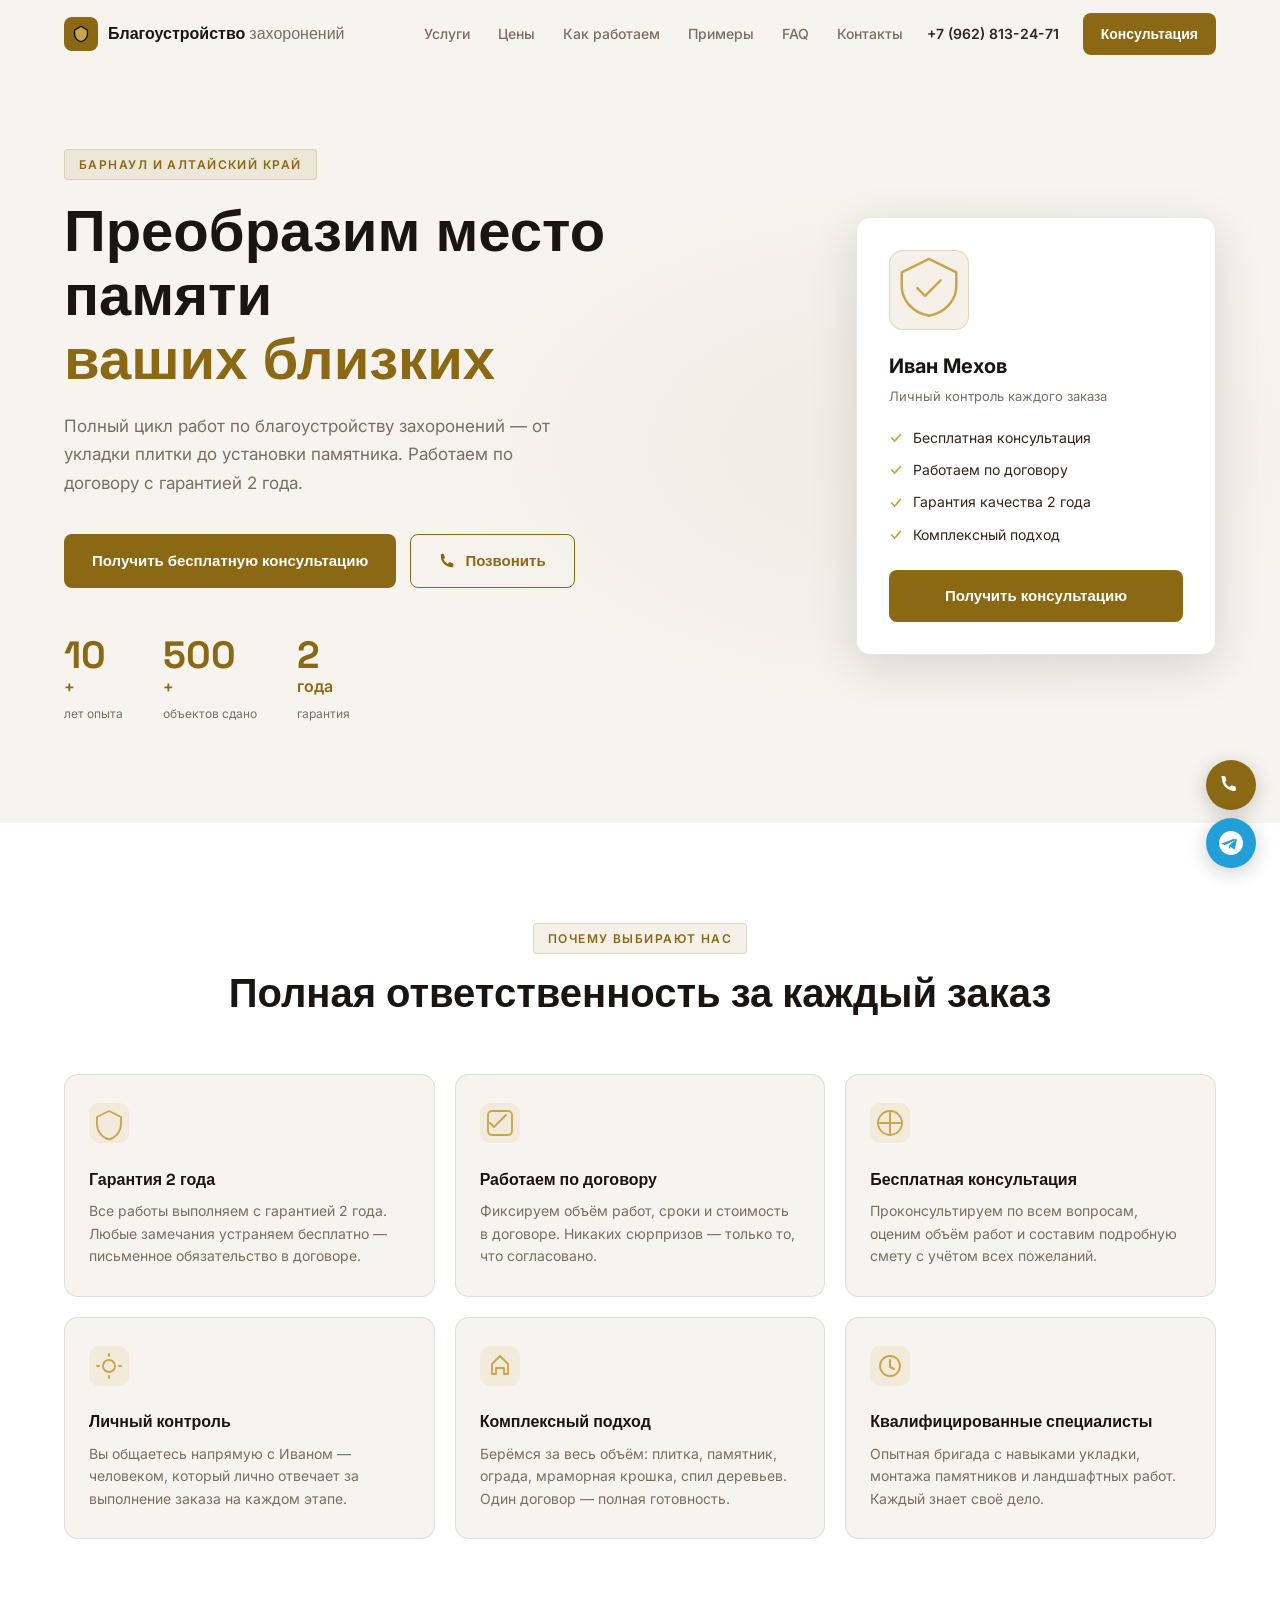
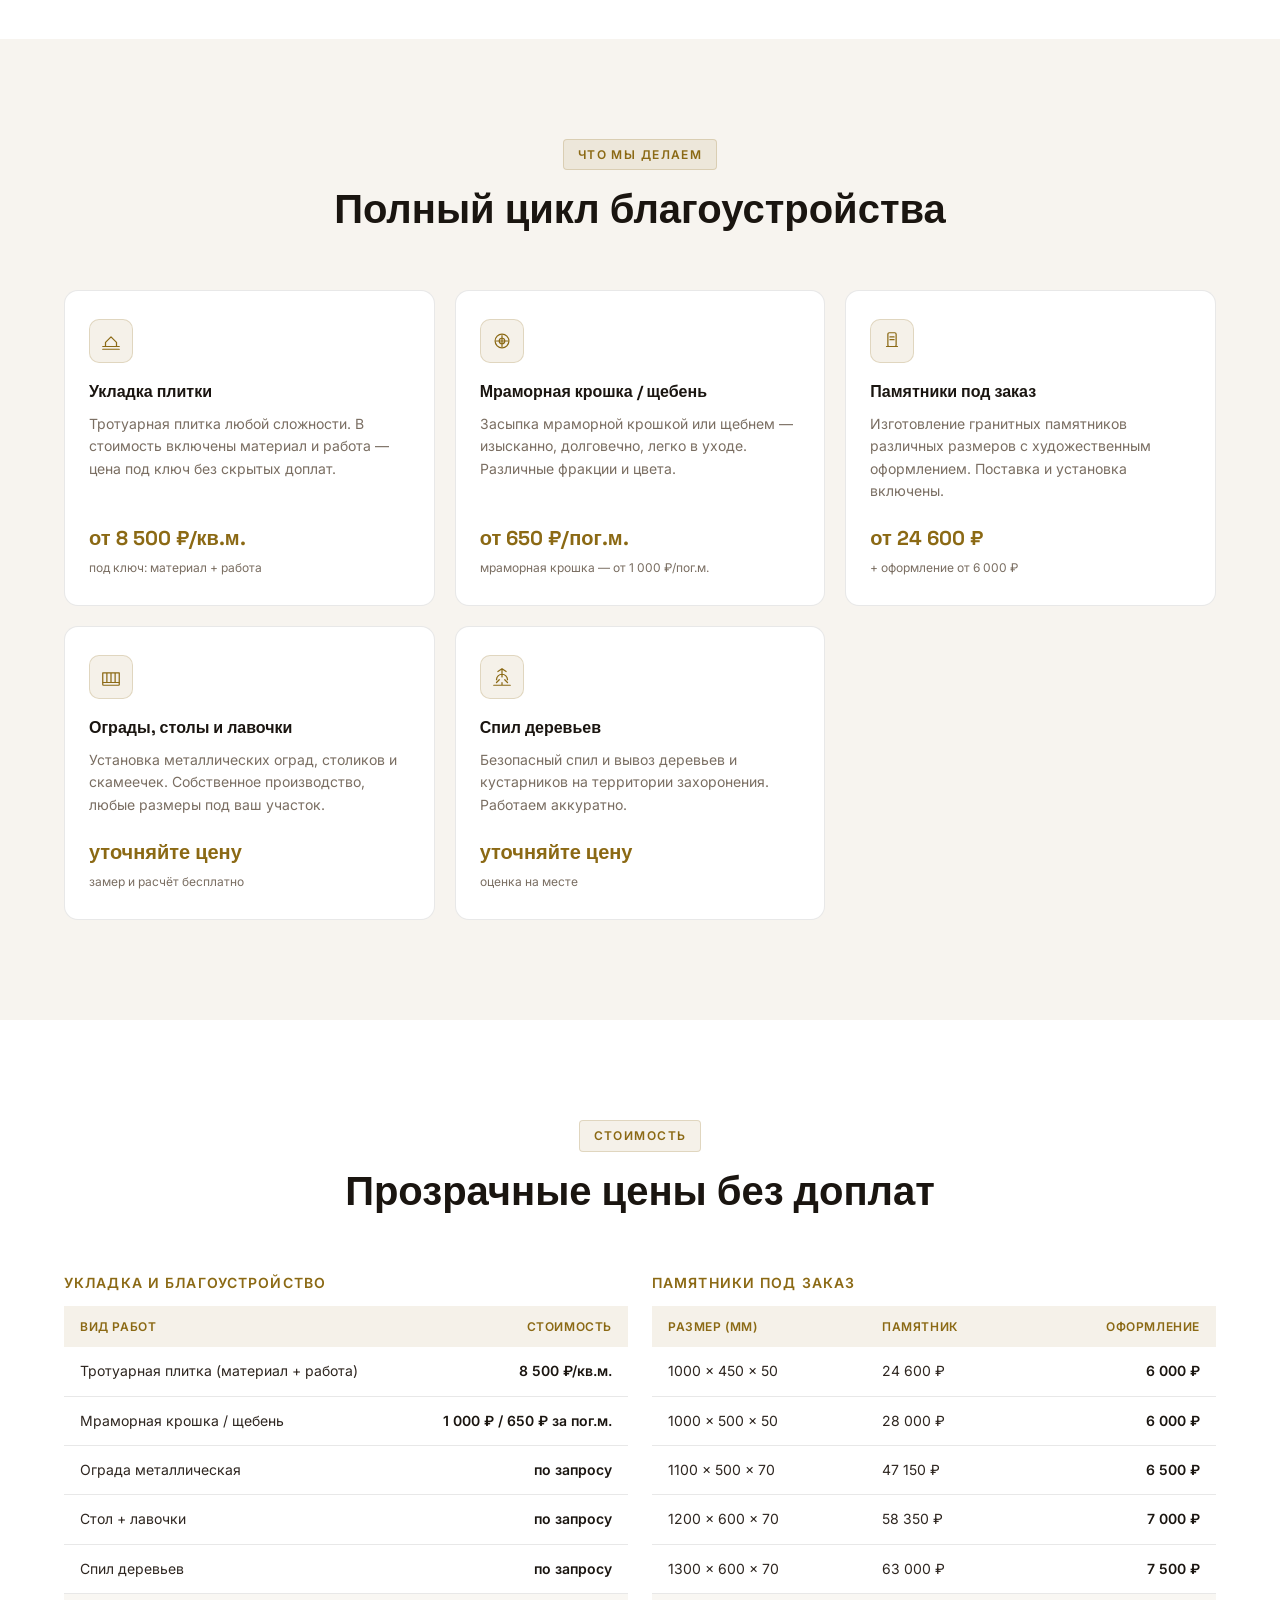
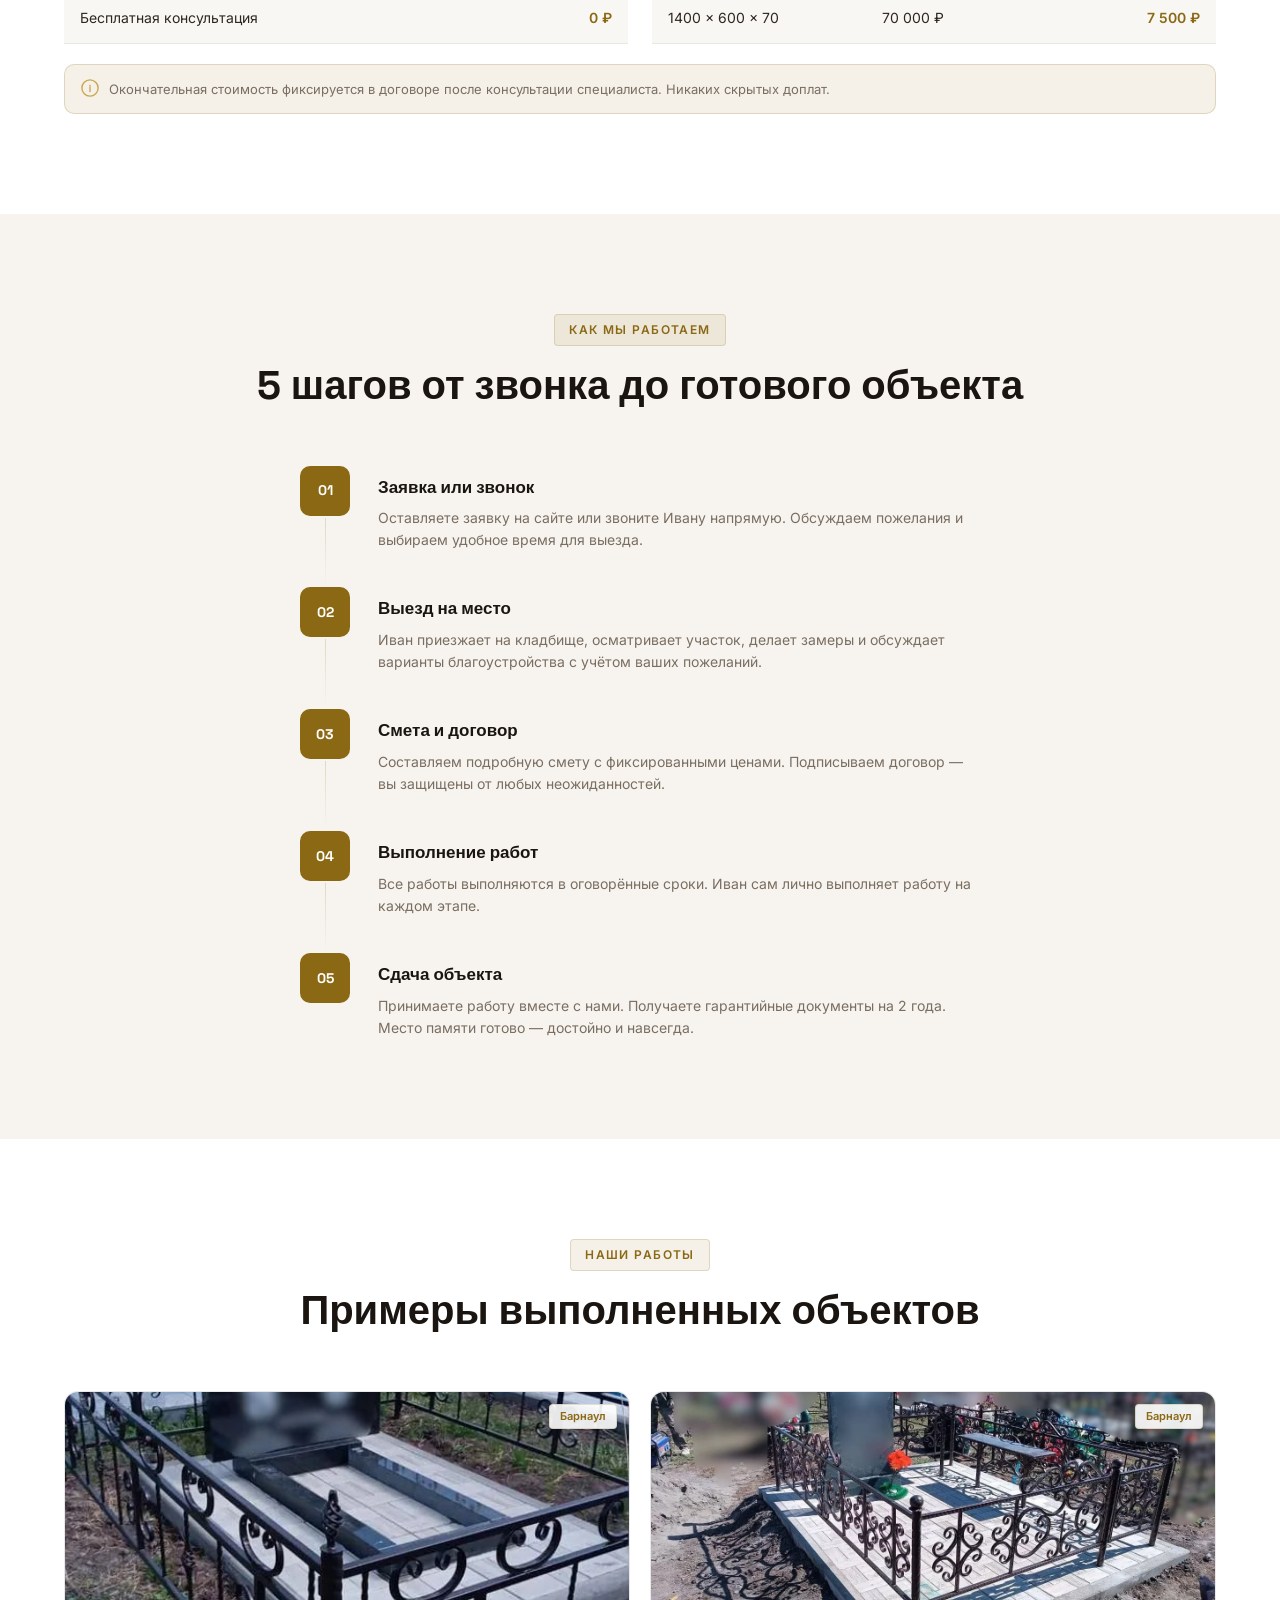
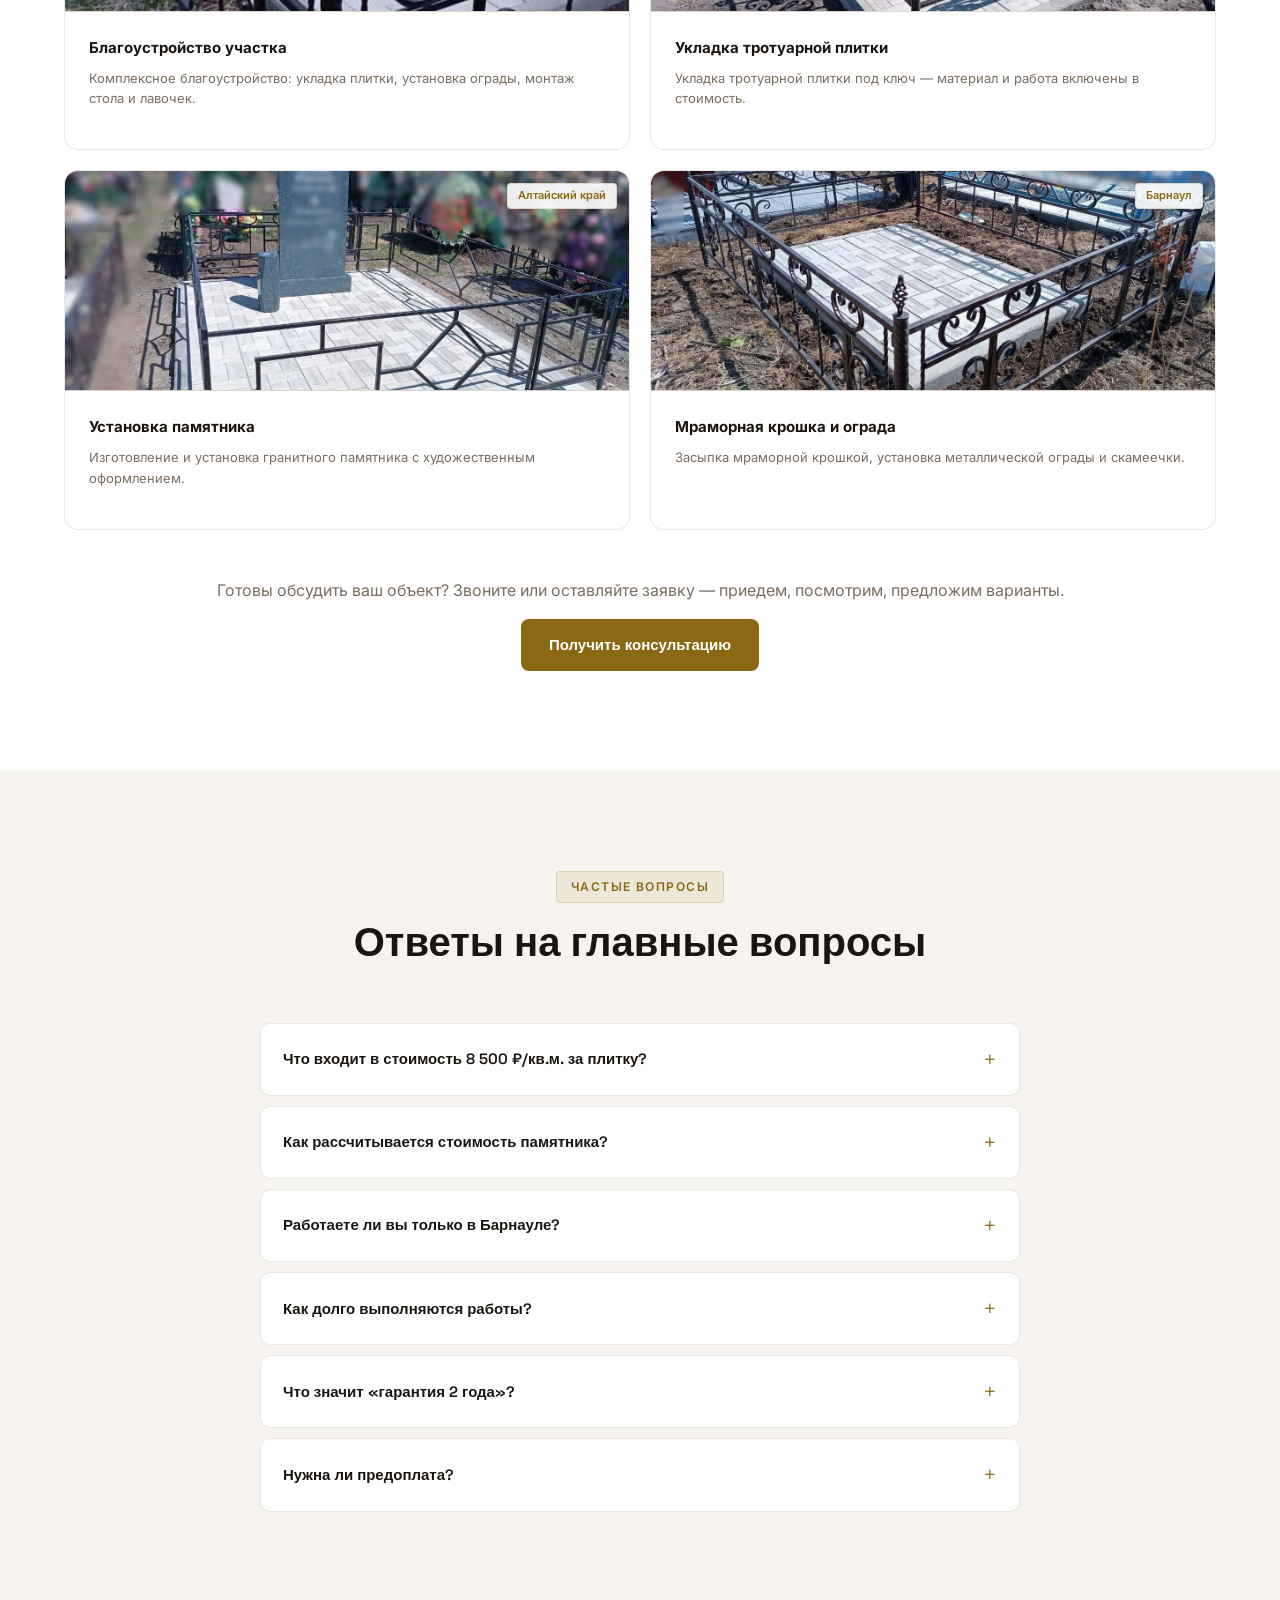
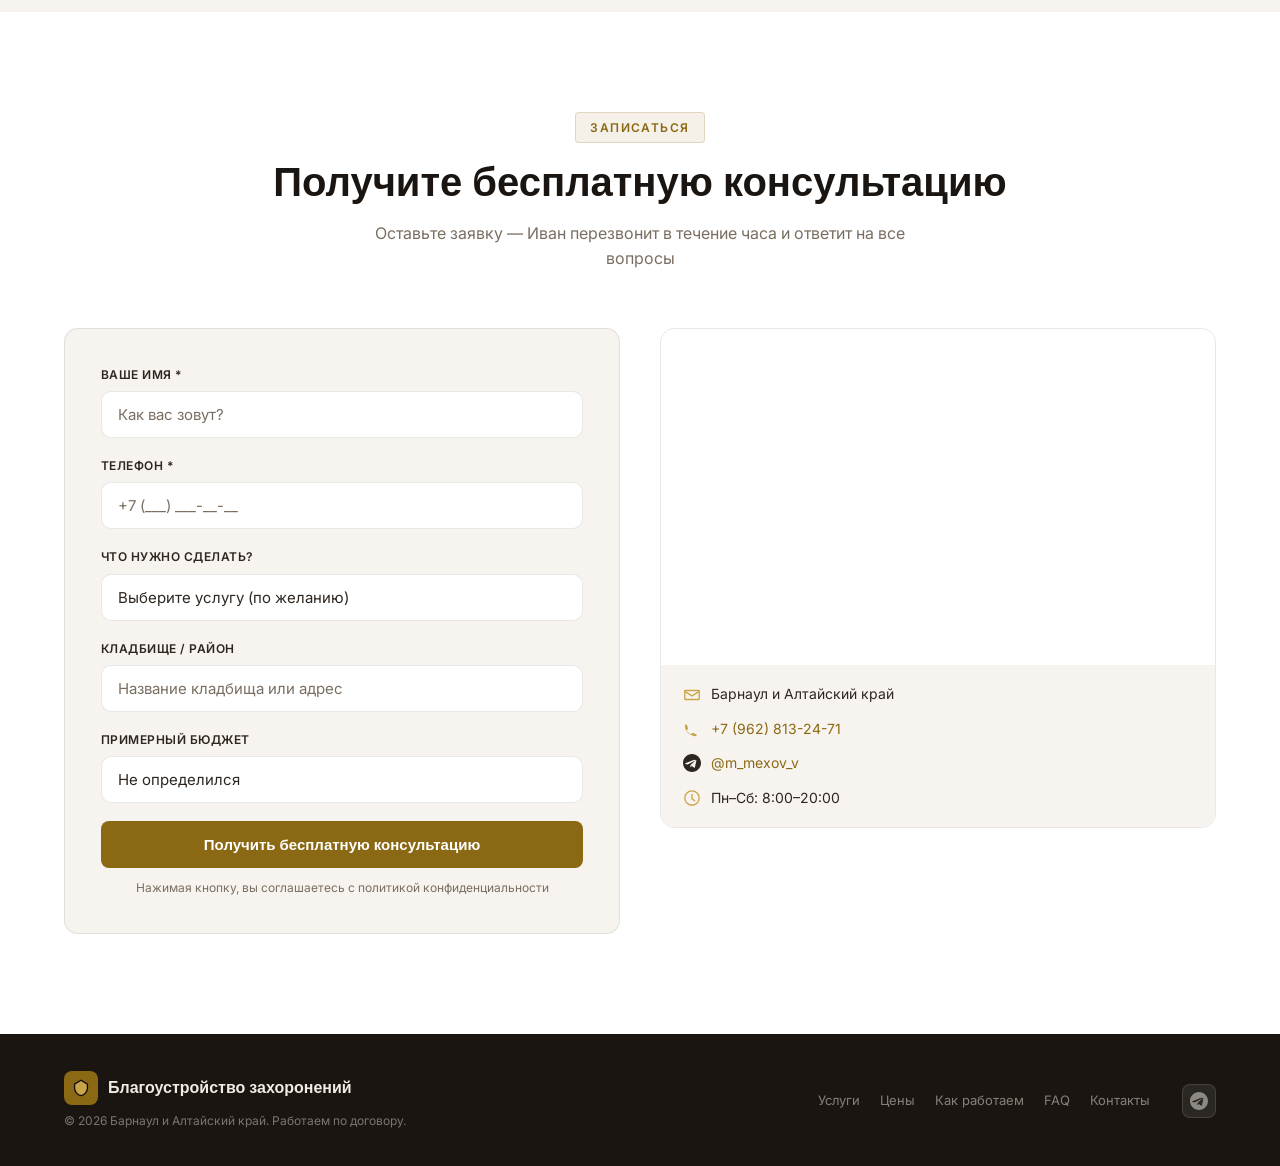
==== index.html @ 5a326131 "update: light theme, remove grass, fix prices, add photos, replace free-visit with consultation" ====
<!DOCTYPE html>
<html lang="ru">
<head>
  <meta charset="UTF-8">
  <meta name="viewport" content="width=device-width, initial-scale=1.0">
  <title>Благоустройство захоронений в Барнауле | Иван — гарантия 2 года</title>
  <meta name="description" content="Благоустройство мест захоронений в Барнауле и Алтайском крае. Укладка плитки от 8500 ₽/кв.м., памятники, ограды, мраморная крошка. Бесплатная консультация. Гарантия 2 года. Работаем по договору.">
  <link rel="preconnect" href="https://fonts.googleapis.com">
  <link rel="preconnect" href="https://fonts.gstatic.com" crossorigin>
  <link href="https://fonts.googleapis.com/css2?family=Inter:wght@400;500;600;700&family=Space+Grotesk:wght@500;600;700&display=swap" rel="stylesheet">
  <link rel="stylesheet" href="styles.css">
</head>
<body>

<!-- ===== HEADER ===== -->
<header class="header" id="header">
  <div class="container header__inner">
    <a href="#" class="logo">
      <div class="logo__mark">
        <svg viewBox="0 0 28 28" fill="none" width="18" height="18"><path d="M14 2L4 8v6c0 5.5 4.3 10.7 10 12 5.7-1.3 10-6.5 10-12V8L14 2z" stroke="#0d0d10" stroke-width="2" stroke-linejoin="round" fill="#c9a44a"/></svg>
      </div>
      <span class="logo__text">Благоустройство<span class="logo__suffix"> захоронений</span></span>
    </a>
    <nav class="nav" id="nav">
      <a href="#services">Услуги</a>
      <a href="#price">Цены</a>
      <a href="#process">Как работаем</a>
      <a href="#works">Примеры</a>
      <a href="#faq">FAQ</a>
      <a href="#contact">Контакты</a>
    </nav>
    <a href="tel:+79628132471" class="header__phone">+7 (962) 813-24-71</a>
    <a href="#contact" class="btn btn--accent btn--sm"><span>Консультация</span></a>
    <button class="burger" id="burger" aria-label="Меню">
      <span></span><span></span><span></span>
    </button>
  </div>
</header>

<!-- ===== HERO ===== -->
<section class="hero" id="hero">
  <div class="hero__bg"></div>
  <div class="container hero__inner">
    <div class="hero__content">
      <div class="hero__badge">Барнаул и Алтайский край</div>
      <h1 class="hero__title">Преобразим место памяти<br><em>ваших близких</em></h1>
      <p class="hero__sub">Полный цикл работ по благоустройству захоронений — от укладки плитки до установки памятника. Работаем по договору с гарантией 2 года.</p>
      <div class="hero__cta">
        <a href="#contact" class="btn btn--accent">Получить бесплатную консультацию</a>
        <a href="tel:+79628132471" class="btn btn--ghost">
          <svg viewBox="0 0 20 20" fill="none" width="18" height="18"><path d="M2 3.5A1.5 1.5 0 013.5 2h.878c.486 0 .916.308 1.079.768l1.046 2.98a1.5 1.5 0 01-.342 1.574L5.07 8.43C6.2 10.42 7.58 11.8 9.57 12.93l1.108-1.09a1.5 1.5 0 011.574-.343l2.98 1.046c.46.162.768.593.768 1.079V15.5A1.5 1.5 0 0114.5 17C7.596 17 2 11.404 2 4.5V3.5z" fill="currentColor"/></svg>
          Позвонить
        </a>
      </div>
      <div class="hero__stats">
        <div class="hero__stat">
          <span class="hero__num" data-target="10">0</span><span class="hero__unit">+</span>
          <span class="hero__label">лет опыта</span>
        </div>
        <div class="hero__stat">
          <span class="hero__num" data-target="500">0</span><span class="hero__unit">+</span>
          <span class="hero__label">объектов сдано</span>
        </div>
        <div class="hero__stat">
          <span class="hero__num" data-target="2">0</span><span class="hero__unit"> года</span>
          <span class="hero__label">гарантия</span>
        </div>
      </div>
    </div>
    <div class="hero__card">
      <div class="hero__card-inner">
        <div class="hero__icon-big">
          <svg viewBox="0 0 80 80" fill="none" width="80" height="80"><path d="M40 8L12 22v14c0 14 10.8 27.2 28 30.4C57.2 63.2 68 50 68 36V22L40 8z" stroke="#c9a44a" stroke-width="2.5" stroke-linejoin="round"/><path d="M28 38l8 8 16-16" stroke="#c9a44a" stroke-width="2.5" stroke-linecap="round" stroke-linejoin="round"/></svg>
        </div>
        <div class="hero__card-title">Иван Мехов</div>
        <div class="hero__card-sub">Личный контроль каждого заказа</div>
        <div class="hero__card-items">
          <div class="hero__card-item">
            <svg viewBox="0 0 16 16" fill="none" width="14" height="14"><path d="M3 8l3.5 3.5L13 4" stroke="#c9a44a" stroke-width="2" stroke-linecap="round" stroke-linejoin="round"/></svg>
            Бесплатная консультация
          </div>
          <div class="hero__card-item">
            <svg viewBox="0 0 16 16" fill="none" width="14" height="14"><path d="M3 8l3.5 3.5L13 4" stroke="#c9a44a" stroke-width="2" stroke-linecap="round" stroke-linejoin="round"/></svg>
            Работаем по договору
          </div>
          <div class="hero__card-item">
            <svg viewBox="0 0 16 16" fill="none" width="14" height="14"><path d="M3 8l3.5 3.5L13 4" stroke="#c9a44a" stroke-width="2" stroke-linecap="round" stroke-linejoin="round"/></svg>
            Гарантия качества 2 года
          </div>
          <div class="hero__card-item">
            <svg viewBox="0 0 16 16" fill="none" width="14" height="14"><path d="M3 8l3.5 3.5L13 4" stroke="#c9a44a" stroke-width="2" stroke-linecap="round" stroke-linejoin="round"/></svg>
            Комплексный подход
          </div>
        </div>
        <a href="#contact" class="btn btn--accent btn--full">Получить консультацию</a>
      </div>
    </div>
  </div>
</section>

<!-- ===== ПРЕИМУЩЕСТВА ===== -->
<section class="advantages" id="about">
  <div class="container">
    <div class="section-head">
      <div class="section-label">Почему выбирают нас</div>
      <h2 class="section-title">Полная ответственность за каждый заказ</h2>
    </div>
    <div class="advantages__grid">
      <div class="adv">
        <div class="adv__icon">
          <svg viewBox="0 0 40 40" fill="none"><rect width="40" height="40" rx="10" fill="rgba(201,164,74,0.12)"/><path d="M20 8L8 14v7c0 7 4.7 13.5 12 15.4C27.3 34.5 32 28 32 21v-7L20 8z" stroke="#c9a44a" stroke-width="1.8" stroke-linejoin="round"/></svg>
        </div>
        <h3 class="adv__title">Гарантия 2 года</h3>
        <p class="adv__text">Все работы выполняем с гарантией 2 года. Любые замечания устраняем бесплатно — письменное обязательство в договоре.</p>
      </div>
      <div class="adv">
        <div class="adv__icon">
          <svg viewBox="0 0 40 40" fill="none"><rect width="40" height="40" rx="10" fill="rgba(201,164,74,0.12)"/><path d="M10 20l4 4 12-12" stroke="#c9a44a" stroke-width="2" stroke-linecap="round" stroke-linejoin="round"/><rect x="8" y="8" width="24" height="24" rx="4" stroke="#c9a44a" stroke-width="1.8"/></svg>
        </div>
        <h3 class="adv__title">Работаем по договору</h3>
        <p class="adv__text">Фиксируем объём работ, сроки и стоимость в договоре. Никаких сюрпризов — только то, что согласовано.</p>
      </div>
      <div class="adv">
        <div class="adv__icon">
          <svg viewBox="0 0 40 40" fill="none"><rect width="40" height="40" rx="10" fill="rgba(201,164,74,0.12)"/><path d="M20 10v20M10 20h20" stroke="#c9a44a" stroke-width="2" stroke-linecap="round"/><circle cx="20" cy="20" r="12" stroke="#c9a44a" stroke-width="1.8"/></svg>
        </div>
        <h3 class="adv__title">Бесплатная консультация</h3>
        <p class="adv__text">Проконсультируем по всем вопросам, оценим объём работ и составим подробную смету с учётом всех пожеланий.</p>
      </div>
      <div class="adv">
        <div class="adv__icon">
          <svg viewBox="0 0 40 40" fill="none"><rect width="40" height="40" rx="10" fill="rgba(201,164,74,0.12)"/><path d="M14 20a6 6 0 1012 0 6 6 0 00-12 0z" stroke="#c9a44a" stroke-width="1.8"/><path d="M8 20h2M30 20h2M20 8v2M20 30v2" stroke="#c9a44a" stroke-width="2" stroke-linecap="round"/></svg>
        </div>
        <h3 class="adv__title">Личный контроль</h3>
        <p class="adv__text">Вы общаетесь напрямую с Иваном — человеком, который лично отвечает за выполнение заказа на каждом этапе.</p>
      </div>
      <div class="adv">
        <div class="adv__icon">
          <svg viewBox="0 0 40 40" fill="none"><rect width="40" height="40" rx="10" fill="rgba(201,164,74,0.12)"/><path d="M12 28V18l8-8 8 8v10H24v-6h-8v6H12z" stroke="#c9a44a" stroke-width="1.8" stroke-linejoin="round"/></svg>
        </div>
        <h3 class="adv__title">Комплексный подход</h3>
        <p class="adv__text">Берёмся за весь объём: плитка, памятник, ограда, мраморная крошка, спил деревьев. Один договор — полная готовность.</p>
      </div>
      <div class="adv">
        <div class="adv__icon">
          <svg viewBox="0 0 40 40" fill="none"><rect width="40" height="40" rx="10" fill="rgba(201,164,74,0.12)"/><path d="M20 10c-5.5 0-10 4.5-10 10a10 10 0 0010 10 10 10 0 0010-10c0-5.5-4.5-10-10-10z" stroke="#c9a44a" stroke-width="1.8"/><path d="M20 14v7l4 2" stroke="#c9a44a" stroke-width="2" stroke-linecap="round" stroke-linejoin="round"/></svg>
        </div>
        <h3 class="adv__title">Квалифицированные специалисты</h3>
        <p class="adv__text">Опытная бригада с навыками укладки, монтажа памятников и ландшафтных работ. Каждый знает своё дело.</p>
      </div>
    </div>
  </div>
</section>

<!-- ===== УСЛУГИ ===== -->
<section class="services" id="services">
  <div class="container">
    <div class="section-head">
      <div class="section-label">Что мы делаем</div>
      <h2 class="section-title">Полный цикл благоустройства</h2>
    </div>
    <div class="services__grid">
      <div class="srv">
        <div class="srv__icon">
          <svg viewBox="0 0 32 32" fill="none"><path d="M4 28h24M4 24h24M8 24v-6l8-8 8 8v6" stroke="currentColor" stroke-width="1.8" stroke-linecap="round" stroke-linejoin="round"/></svg>
        </div>
        <h3 class="srv__title">Укладка плитки</h3>
        <p class="srv__text">Тротуарная плитка любой сложности. В стоимость включены материал и работа — цена под ключ без скрытых доплат.</p>
        <div class="srv__price">от 8 500 ₽/кв.м.</div>
        <div class="srv__note">под ключ: материал + работа</div>
      </div>
      <div class="srv">
        <div class="srv__icon">
          <svg viewBox="0 0 32 32" fill="none"><circle cx="16" cy="16" r="10" stroke="currentColor" stroke-width="1.8"/><path d="M8 16h16M16 8v16" stroke="currentColor" stroke-width="1.8" stroke-linecap="round"/><circle cx="16" cy="16" r="4" stroke="currentColor" stroke-width="1.8"/></svg>
        </div>
        <h3 class="srv__title">Мраморная крошка / щебень</h3>
        <p class="srv__text">Засыпка мраморной крошкой или щебнем — изысканно, долговечно, легко в уходе. Различные фракции и цвета.</p>
        <div class="srv__price">от 650 ₽/пог.м.</div>
        <div class="srv__note">мраморная крошка — от 1 000 ₽/пог.м.</div>
      </div>
      <div class="srv">
        <div class="srv__icon">
          <svg viewBox="0 0 32 32" fill="none"><rect x="10" y="4" width="12" height="20" rx="2" stroke="currentColor" stroke-width="1.8"/><path d="M8 24h16M13 10h6M13 14h6" stroke="currentColor" stroke-width="1.8" stroke-linecap="round"/></svg>
        </div>
        <h3 class="srv__title">Памятники под заказ</h3>
        <p class="srv__text">Изготовление гранитных памятников различных размеров с художественным оформлением. Поставка и установка включены.</p>
        <div class="srv__price">от 24 600 ₽</div>
        <div class="srv__note">+ оформление от 6 000 ₽</div>
      </div>
      <div class="srv">
        <div class="srv__icon">
          <svg viewBox="0 0 32 32" fill="none"><rect x="4" y="24" width="24" height="4" rx="1" stroke="currentColor" stroke-width="1.8"/><path d="M4 24V10M28 24V10M4 10h24M10 10V24M22 10V24M16 10V24" stroke="currentColor" stroke-width="1.8" stroke-linecap="round"/></svg>
        </div>
        <h3 class="srv__title">Ограды, столы и лавочки</h3>
        <p class="srv__text">Установка металлических оград, столиков и скамеечек. Собственное производство, любые размеры под ваш участок.</p>
        <div class="srv__price">уточняйте цену</div>
        <div class="srv__note">замер и расчёт бесплатно</div>
      </div>
      <div class="srv">
        <div class="srv__icon">
          <svg viewBox="0 0 32 32" fill="none"><path d="M16 4v12M10 8l6-4 6 4M8 20c0-4.4 3.6-8 8-8s8 3.6 8 8" stroke="currentColor" stroke-width="1.8" stroke-linecap="round" stroke-linejoin="round"/><path d="M4 28h24M8 24l4-4M24 24l-4-4M16 28v-4" stroke="currentColor" stroke-width="1.8" stroke-linecap="round"/></svg>
        </div>
        <h3 class="srv__title">Спил деревьев</h3>
        <p class="srv__text">Безопасный спил и вывоз деревьев и кустарников на территории захоронения. Работаем аккуратно.</p>
        <div class="srv__price">уточняйте цену</div>
        <div class="srv__note">оценка на месте</div>
      </div>
    </div>
  </div>
</section>

<!-- ===== ПРАЙС-ТАБЛИЦА ===== -->
<section class="price" id="price">
  <div class="container">
    <div class="section-head">
      <div class="section-label">Стоимость</div>
      <h2 class="section-title">Прозрачные цены без доплат</h2>
    </div>
    <div class="price__cols">
      <div class="price__block">
        <div class="price__block-title">Укладка и благоустройство</div>
        <table class="price__table">
          <thead>
            <tr><th>Вид работ</th><th>Стоимость</th></tr>
          </thead>
          <tbody>
            <tr><td>Тротуарная плитка (материал + работа)</td><td>8 500 ₽/кв.м.</td></tr>
            <tr><td>Мраморная крошка / щебень</td><td>1 000 ₽ / 650 ₽ за пог.м.</td></tr>
            <tr><td>Ограда металлическая</td><td>по запросу</td></tr>
            <tr><td>Стол + лавочки</td><td>по запросу</td></tr>
            <tr><td>Спил деревьев</td><td>по запросу</td></tr>
            <tr class="price__row--accent"><td>Бесплатная консультация</td><td>0 ₽</td></tr>
          </tbody>
        </table>
      </div>
      <div class="price__block">
        <div class="price__block-title">Памятники под заказ</div>
        <table class="price__table">
          <thead>
            <tr><th>Размер (мм)</th><th>Памятник</th><th>Оформление</th></tr>
          </thead>
          <tbody>
            <tr><td>1000 × 450 × 50</td><td>24 600 ₽</td><td>6 000 ₽</td></tr>
            <tr><td>1000 × 500 × 50</td><td>28 000 ₽</td><td>6 000 ₽</td></tr>
            <tr><td>1100 × 500 × 70</td><td>47 150 ₽</td><td>6 500 ₽</td></tr>
            <tr><td>1200 × 600 × 70</td><td>58 350 ₽</td><td>7 000 ₽</td></tr>
            <tr><td>1300 × 600 × 70</td><td>63 000 ₽</td><td>7 500 ₽</td></tr>
            <tr class="price__row--accent"><td>1400 × 600 × 70</td><td>70 000 ₽</td><td>7 500 ₽</td></tr>
          </tbody>
        </table>
      </div>
    </div>
    <div class="price__note">
      <svg viewBox="0 0 20 20" fill="none" width="18" height="18"><circle cx="10" cy="10" r="9" stroke="#c9a44a" stroke-width="1.5"/><path d="M10 9v5M10 7v1" stroke="#c9a44a" stroke-width="1.5" stroke-linecap="round"/></svg>
      Окончательная стоимость фиксируется в договоре после консультации специалиста. Никаких скрытых доплат.
    </div>
  </div>
</section>

<!-- ===== ПРОЦЕСС ===== -->
<section class="process" id="process">
  <div class="container">
    <div class="section-head">
      <div class="section-label">Как мы работаем</div>
      <h2 class="section-title">5 шагов от звонка до готового объекта</h2>
    </div>
    <div class="process__steps">
      <div class="step">
        <div class="step__num">01</div>
        <div class="step__body">
          <h3 class="step__title">Заявка или звонок</h3>
          <p class="step__text">Оставляете заявку на сайте или звоните Ивану напрямую. Обсуждаем пожелания и выбираем удобное время для выезда.</p>
        </div>
      </div>
      <div class="step">
        <div class="step__num">02</div>
        <div class="step__body">
          <h3 class="step__title">Выезд на место</h3>
          <p class="step__text">Иван приезжает на кладбище, осматривает участок, делает замеры и обсуждает варианты благоустройства с учётом ваших пожеланий.</p>
        </div>
      </div>
      <div class="step">
        <div class="step__num">03</div>
        <div class="step__body">
          <h3 class="step__title">Смета и договор</h3>
          <p class="step__text">Составляем подробную смету с фиксированными ценами. Подписываем договор — вы защищены от любых неожиданностей.</p>
        </div>
      </div>
      <div class="step">
        <div class="step__num">04</div>
        <div class="step__body">
          <h3 class="step__title">Выполнение работ</h3>
          <p class="step__text">Все работы выполняются в оговорённые сроки. Иван сам лично выполняет работу на каждом этапе.</p>
        </div>
      </div>
      <div class="step">
        <div class="step__num">05</div>
        <div class="step__body">
          <h3 class="step__title">Сдача объекта</h3>
          <p class="step__text">Принимаете работу вместе с нами. Получаете гарантийные документы на 2 года. Место памяти готово — достойно и навсегда.</p>
        </div>
      </div>
    </div>
  </div>
</section>

<!-- ===== ПРИМЕРЫ РАБОТ ===== -->
<section class="works" id="works">
  <div class="container">
    <div class="section-head">
      <div class="section-label">Наши работы</div>
      <h2 class="section-title">Примеры выполненных объектов</h2>
    </div>
    <div class="works__grid">
      <div class="work-card">
        <div class="work-card__img">
          <img src="photo1.jpg" alt="Пример выполненной работы" loading="lazy">
          <span class="work-card__tag">Барнаул</span>
        </div>
        <div class="work-card__body">
          <div class="work-card__title">Благоустройство участка</div>
          <p class="work-card__text">Комплексное благоустройство: укладка плитки, установка ограды, монтаж стола и лавочек.</p>
        </div>
      </div>
      <div class="work-card">
        <div class="work-card__img">
          <img src="photo2.jpg" alt="Пример выполненной работы" loading="lazy">
          <span class="work-card__tag">Барнаул</span>
        </div>
        <div class="work-card__body">
          <div class="work-card__title">Укладка тротуарной плитки</div>
          <p class="work-card__text">Укладка тротуарной плитки под ключ — материал и работа включены в стоимость.</p>
        </div>
      </div>
      <div class="work-card">
        <div class="work-card__img">
          <img src="photo3.jpg" alt="Пример выполненной работы" loading="lazy">
          <span class="work-card__tag">Алтайский край</span>
        </div>
        <div class="work-card__body">
          <div class="work-card__title">Установка памятника</div>
          <p class="work-card__text">Изготовление и установка гранитного памятника с художественным оформлением.</p>
        </div>
      </div>
      <div class="work-card">
        <div class="work-card__img">
          <img src="photo4.jpg" alt="Пример выполненной работы" loading="lazy">
          <span class="work-card__tag">Барнаул</span>
        </div>
        <div class="work-card__body">
          <div class="work-card__title">Мраморная крошка и ограда</div>
          <p class="work-card__text">Засыпка мраморной крошкой, установка металлической ограды и скамеечки.</p>
        </div>
      </div>
    </div>
    <div class="works__cta">
      <p>Готовы обсудить ваш объект? Звоните или оставляйте заявку — приедем, посмотрим, предложим варианты.</p>
      <a href="#contact" class="btn btn--accent">Получить консультацию</a>
    </div>
  </div>
</section>

<!-- ===== FAQ ===== -->
<section class="faq" id="faq">
  <div class="container">
    <div class="section-head">
      <div class="section-label">Частые вопросы</div>
      <h2 class="section-title">Ответы на главные вопросы</h2>
    </div>
    <div class="faq__list">
      <details class="faq__item">
        <summary class="faq__q">Что входит в стоимость 8 500 ₽/кв.м. за плитку?</summary>
        <div class="faq__a">В эту цену входит всё: материал (плитка, подложка, бордюры), подготовка основания, укладка и финишная обработка. Это цена под ключ — никаких дополнительных расходов на материалы не будет.</div>
      </details>
      <details class="faq__item">
        <summary class="faq__q">Как рассчитывается стоимость памятника?</summary>
        <div class="faq__a">Стоимость складывается из цены самого памятника (по размеру из прайса) плюс оформление (портрет, гравировка, декор). Установка включена в стоимость. Точная цена фиксируется в договоре после согласования эскиза.</div>
      </details>
      <details class="faq__item">
        <summary class="faq__q">Работаете ли вы только в Барнауле?</summary>
        <div class="faq__a">Нет, работаем по всему Алтайскому краю. Выезжаем в населённые пункты края — стоимость уточняется при заказе.</div>
      </details>
      <details class="faq__item">
        <summary class="faq__q">Как долго выполняются работы?</summary>
        <div class="faq__a">Зависит от объёма. Укладка плитки на стандартном участке — 1–3 дня. Изготовление памятника под заказ — 2–4 недели. Конкретные сроки фиксируются в договоре.</div>
      </details>
      <details class="faq__item">
        <summary class="faq__q">Что значит «гарантия 2 года»?</summary>
        <div class="faq__a">В течение 2 лет мы бесплатно устраняем любые дефекты, возникшие по нашей вине: просадка плитки, отслоение, повреждения. Гарантийные обязательства прописаны в договоре.</div>
      </details>
      <details class="faq__item">
        <summary class="faq__q">Нужна ли предоплата?</summary>
        <div class="faq__a">Условия оплаты прописываются в договоре индивидуально. Обычно это аванс 30–50% при начале работ и остаток по факту сдачи.</div>
      </details>
    </div>
  </div>
</section>

<!-- ===== ФОРМА + КАРТА ===== -->
<section class="contact-section" id="contact">
  <div class="container">
    <div class="section-head">
      <div class="section-label">Записаться</div>
      <h2 class="section-title">Получите бесплатную консультацию</h2>
      <p class="section-sub">Оставьте заявку — Иван перезвонит в течение часа и ответит на все вопросы</p>
    </div>
    <div class="contact-row">
      <div class="form-wrap">
        <form id="leadForm" class="form" novalidate>
          <input type="text" name="_gotcha" style="display:none" tabindex="-1" autocomplete="off">
          <div class="form__group">
            <label class="form__label">Ваше имя *</label>
            <input class="form__input" type="text" name="name" placeholder="Как вас зовут?" required>
          </div>
          <div class="form__group">
            <label class="form__label">Телефон *</label>
            <input class="form__input" type="tel" name="phone" placeholder="+7 (___) ___-__-__" required>
          </div>
          <div class="form__group">
            <label class="form__label">Что нужно сделать?</label>
            <select class="form__input form__select" name="service">
              <option value="">Выберите услугу (по желанию)</option>
              <option>Укладка плитки</option>
              <option>Мраморная крошка / щебень</option>
              <option>Памятник под заказ</option>
              <option>Ограда, стол, лавочки</option>
              <option>Спил деревьев</option>
              <option>Комплексное благоустройство</option>
            </select>
          </div>
          <div class="form__group">
            <label class="form__label">Кладбище / район</label>
            <input class="form__input" type="text" name="address" placeholder="Название кладбища или адрес">
          </div>
          <div class="form__group">
            <label class="form__label">Примерный бюджет</label>
            <select class="form__input form__select" name="budget">
              <option value="">Не определился</option>
              <option>до 30 000 ₽</option>
              <option>30 000 – 70 000 ₽</option>
              <option>70 000 – 150 000 ₽</option>
              <option>от 150 000 ₽</option>
            </select>
          </div>
          <button type="submit" class="btn btn--accent btn--full">Получить бесплатную консультацию</button>
          <p class="form__agree">Нажимая кнопку, вы соглашаетесь с политикой конфиденциальности</p>
        </form>
      </div>
      <div class="map-wrap">
        <iframe
          src="https://yandex.ru/map-widget/v1/?ll=83.7798,53.3479&z=12&pt=83.7798,53.3479,pm2rdm"
          width="100%" height="100%" style="border:0" allowfullscreen loading="lazy" title="Барнаул">
        </iframe>
        <div class="contact-cards">
          <div class="contact-card">
            <svg viewBox="0 0 20 20" fill="none" width="18" height="18"><path d="M2 5.5A.5.5 0 012.5 5h15a.5.5 0 01.5.5v9a.5.5 0 01-.5.5h-15A.5.5 0 012 14.5v-9z" stroke="#c9a44a" stroke-width="1.5"/><path d="M2 6l8 5 8-5" stroke="#c9a44a" stroke-width="1.5"/></svg>
            <span>Барнаул и Алтайский край</span>
          </div>
          <div class="contact-card">
            <svg viewBox="0 0 20 20" fill="none" width="18" height="18"><path d="M2 5.5a.5.5 0 01.5-.5h.878c.486 0 .916.308 1.079.768l1.046 2.98a1.5 1.5 0 01-.342 1.574L4.07 11.43C5.2 13.42 6.58 14.8 8.57 15.93l1.108-1.09a1.5 1.5 0 011.574-.343l2.98 1.046c.46.162.768.593.768 1.079V17.5a.5.5 0 01-.5.5C7.596 18 2 12.404 2 5.5z" fill="#c9a44a"/></svg>
            <a href="tel:+79628132471">+7 (962) 813-24-71</a>
          </div>
          <div class="contact-card">
            <svg viewBox="0 0 20 20" fill="currentColor" width="18" height="18"><path d="M10 0C4.48 0 0 4.48 0 10s4.48 10 10 10 10-4.48 10-10S15.52 0 10 0zm4.95 6.82l-1.68 7.94c-.13.56-.45.7-.9.43l-2.5-1.84-1.2 1.16c-.13.13-.25.25-.51.25l.18-2.57 4.68-4.23c.2-.18-.04-.28-.31-.1L5.09 11.77l-2.47-.77c-.54-.17-.55-.54.11-.8l9.64-3.72c.45-.17.85.11.58.34z"/></svg>
            <a href="https://t.me/m_mexov_v" target="_blank" rel="noopener">@m_mexov_v</a>
          </div>
          <div class="contact-card">
            <svg viewBox="0 0 20 20" fill="none" width="18" height="18"><circle cx="10" cy="10" r="8" stroke="#c9a44a" stroke-width="1.5"/><path d="M10 6v5l3 2" stroke="#c9a44a" stroke-width="1.5" stroke-linecap="round"/></svg>
            <span>Пн–Сб: 8:00–20:00</span>
          </div>
        </div>
      </div>
    </div>
  </div>
</section>

<!-- ===== FOOTER ===== -->
<footer class="footer">
  <div class="container footer__inner">
    <div class="footer__left">
      <a href="#" class="logo">
        <div class="logo__mark">
          <svg viewBox="0 0 28 28" fill="none" width="18" height="18"><path d="M14 2L4 8v6c0 5.5 4.3 10.7 10 12 5.7-1.3 10-6.5 10-12V8L14 2z" stroke="#0d0d10" stroke-width="2" fill="#c9a44a"/></svg>
        </div>
        <span class="logo__text">Благоустройство захоронений</span>
      </a>
      <p class="footer__copy">© <span id="year"></span> Барнаул и Алтайский край. Работаем по договору.</p>
    </div>
    <div class="footer__links">
      <a href="#services">Услуги</a>
      <a href="#price">Цены</a>
      <a href="#process">Как работаем</a>
      <a href="#faq">FAQ</a>
      <a href="#contact">Контакты</a>
    </div>
    <div class="footer__social">
      <a href="https://t.me/m_mexov_v" class="social-btn" title="Telegram" target="_blank" rel="noopener">
        <svg viewBox="0 0 24 24" fill="currentColor" width="18" height="18"><path d="M12 0C5.37 0 0 5.37 0 12s5.37 12 12 12 12-5.37 12-12S18.63 0 12 0zm5.94 8.19l-2.02 9.53c-.15.67-.54.83-1.08.52l-3-2.21-1.45 1.4c-.16.16-.3.3-.61.3l.22-3.08 5.62-5.08c.24-.22-.05-.34-.37-.12L6.11 14.12l-2.96-.93c-.64-.2-.65-.64.14-.95l11.57-4.46c.54-.2 1.01.13.84.95l.24-.54z"/></svg>
      </a>
    </div>
  </div>
</footer>

<!-- ===== FAB ===== -->
<a href="tel:+79628132471" class="fab fab--call" title="Позвонить">
  <svg viewBox="0 0 24 24" fill="white" width="24" height="24"><path d="M2 4.5A1.5 1.5 0 013.5 3h1.757c.487 0 .917.308 1.08.768l1.045 2.98a1.5 1.5 0 01-.341 1.574L6 9.43C7.13 11.42 8.57 12.87 10.43 14l1.108-1.09a1.5 1.5 0 011.574-.34l2.98 1.044c.46.162.768.593.768 1.08V16.5A1.5 1.5 0 0115.5 18C8.596 18 3 12.404 3 5.5V4.5z"/></svg>
</a>
<a href="https://t.me/m_mexov_v" class="fab fab--tg" title="Telegram" target="_blank" rel="noopener">
  <svg viewBox="0 0 24 24" fill="white" width="24" height="24"><path d="M12 0C5.37 0 0 5.37 0 12s5.37 12 12 12 12-5.37 12-12S18.63 0 12 0zm5.94 8.19l-2.02 9.53c-.15.67-.54.83-1.08.52l-3-2.21-1.45 1.4c-.16.16-.3.3-.61.3l.22-3.08 5.62-5.08c.24-.22-.05-.34-.37-.12L6.11 14.12l-2.96-.93c-.64-.2-.65-.64.14-.95l11.57-4.46c.54-.2 1.01.13.84.95l.24-.54z"/></svg>
</a>

<script src="script.js"></script>
</body>
</html>
---- styles.css ----
/* ===== RESET & BASE ===== */
*, *::before, *::after { box-sizing: border-box; margin: 0; padding: 0; }

:root {
  --bg: #f7f4ef;
  --bg2: #efe9e0;
  --surface: #ffffff;
  --surface2: #faf7f2;
  --accent: #8b6914;
  --accent-soft: rgba(139,105,20,.09);
  --accent-mid: rgba(139,105,20,.2);
  --text: #2e2620;
  --muted: #7a6e62;
  --border: rgba(139,105,20,.2);
  --border-dim: rgba(0,0,0,.09);
  --radius: 14px;
  --radius-sm: 10px;
  --shadow: 0 4px 24px rgba(0,0,0,.07);
  --shadow-lg: 0 12px 48px rgba(0,0,0,.12);
  --transition: .25s ease;
}

html { scroll-behavior: smooth; }
body {
  font-family: 'Inter', sans-serif;
  background: var(--bg);
  color: var(--text);
  font-size: 16px;
  line-height: 1.6;
  -webkit-font-smoothing: antialiased;
}

h1, h2, h3 { font-family: 'Space Grotesk', sans-serif; color: #1a1510; }
a { text-decoration: none; color: inherit; }
img { max-width: 100%; display: block; }

.container {
  max-width: 1200px;
  margin: 0 auto;
  padding: 0 24px;
}

/* ===== BUTTONS ===== */
.btn {
  display: inline-flex;
  align-items: center;
  justify-content: center;
  gap: 8px;
  padding: 14px 28px;
  border-radius: 8px;
  font-size: 15px;
  font-weight: 600;
  font-family: 'Space Grotesk', sans-serif;
  cursor: pointer;
  border: none;
  transition: var(--transition);
  white-space: nowrap;
}
.btn--accent { background: var(--accent); color: #fff; }
.btn--accent:hover { background: #7a5c11; box-shadow: 0 6px 28px rgba(139,105,20,.3); transform: translateY(-1px); }
.btn--ghost { background: transparent; color: var(--accent); border: 1.5px solid var(--accent); }
.btn--ghost:hover { background: var(--accent-soft); }
.btn--sm { padding: 10px 18px; font-size: 14px; }
.btn--full { width: 100%; }

/* ===== HEADER ===== */
.header {
  position: sticky;
  top: 0;
  z-index: 100;
  background: rgba(247,244,239,.96);
  backdrop-filter: blur(16px);
  border-bottom: 1px solid transparent;
  transition: border-color var(--transition), box-shadow var(--transition);
}
.header.scrolled {
  border-color: var(--border-dim);
  box-shadow: 0 2px 16px rgba(0,0,0,.08);
}
.header__inner {
  display: flex;
  align-items: center;
  gap: 24px;
  height: 68px;
  min-width: 0;
}

/* ===== LOGO ===== */
.logo {
  display: flex;
  align-items: center;
  gap: 10px;
  flex-shrink: 0;
}
.logo__mark {
  width: 34px; height: 34px;
  border-radius: 8px;
  background: var(--accent);
  display: flex;
  align-items: center;
  justify-content: center;
  flex-shrink: 0;
}
.logo__text {
  font-family: 'Space Grotesk', sans-serif;
  font-size: 16px;
  font-weight: 600;
  color: #1a1510;
}
.logo__suffix { color: var(--muted); font-weight: 500; }

/* ===== NAV ===== */
.nav {
  display: flex;
  align-items: center;
  gap: 28px;
  margin-left: auto;
}
.nav a {
  font-size: 14px;
  font-weight: 500;
  color: var(--muted);
  white-space: nowrap;
  transition: color var(--transition);
}
.nav a:hover { color: var(--accent); }

.header__phone {
  font-size: 14px;
  font-weight: 600;
  color: var(--text);
  white-space: nowrap;
  transition: color var(--transition);
}
.header__phone:hover { color: var(--accent); }

/* ===== BURGER ===== */
.burger {
  display: none;
  flex-direction: column;
  justify-content: center;
  gap: 5px;
  width: 36px; height: 36px;
  background: none;
  border: none;
  cursor: pointer;
  padding: 6px;
  flex-shrink: 0;
}
.burger span { display: block; height: 2px; background: var(--text); border-radius: 2px; transition: var(--transition); }
.burger.is-open span:nth-child(1) { transform: translateY(7px) rotate(45deg); }
.burger.is-open span:nth-child(2) { opacity: 0; }
.burger.is-open span:nth-child(3) { transform: translateY(-7px) rotate(-45deg); }

/* ===== SECTION HEAD ===== */
.section-head { text-align: center; margin-bottom: 56px; }
.section-label {
  display: inline-block;
  font-size: 12px;
  font-weight: 600;
  letter-spacing: .12em;
  text-transform: uppercase;
  color: var(--accent);
  background: var(--accent-soft);
  border: 1px solid var(--border);
  padding: 5px 14px;
  border-radius: 4px;
  margin-bottom: 16px;
}
.section-title {
  font-size: clamp(26px, 4vw, 40px);
  font-weight: 700;
  color: #1a1510;
  line-height: 1.2;
}
.section-sub { margin-top: 14px; font-size: 16px; color: var(--muted); max-width: 540px; margin-left: auto; margin-right: auto; }

/* ===== HERO ===== */
.hero {
  padding: 80px 0 100px;
  position: relative;
  overflow: hidden;
}
.hero__bg {
  position: absolute;
  inset: 0;
  background: radial-gradient(ellipse 60% 60% at 70% 50%, rgba(139,105,20,.06) 0%, transparent 70%);
  pointer-events: none;
}
.hero__inner {
  display: grid;
  grid-template-columns: 1fr 360px;
  gap: 60px;
  align-items: center;
  position: relative;
}
.hero__badge {
  display: inline-block;
  font-size: 12px;
  font-weight: 600;
  letter-spacing: .12em;
  text-transform: uppercase;
  color: var(--accent);
  background: var(--accent-soft);
  border: 1px solid var(--border);
  padding: 5px 14px;
  border-radius: 4px;
  margin-bottom: 20px;
}
.hero__title {
  font-size: clamp(36px, 5vw, 58px);
  font-weight: 700;
  line-height: 1.1;
  color: #1a1510;
  margin-bottom: 20px;
}
.hero__title em { font-style: normal; color: var(--accent); }
.hero__sub { font-size: 17px; color: var(--muted); line-height: 1.7; margin-bottom: 36px; max-width: 500px; }
.hero__cta { display: flex; gap: 14px; flex-wrap: wrap; margin-bottom: 48px; }
.hero__stats { display: flex; gap: 40px; }
.hero__stat { display: flex; flex-direction: column; }
.hero__num {
  font-family: 'Space Grotesk', sans-serif;
  font-size: 38px;
  font-weight: 700;
  color: var(--accent);
  line-height: 1;
}
.hero__unit { font-size: 16px; color: var(--accent); font-weight: 600; }
.hero__label { font-size: 12px; color: var(--muted); margin-top: 4px; }

/* ===== HERO CARD ===== */
.hero__card {
  background: var(--surface);
  border-radius: var(--radius);
  border: 1px solid var(--border-dim);
  box-shadow: var(--shadow-lg);
}
.hero__card-inner { padding: 32px; }
.hero__icon-big {
  width: 80px; height: 80px;
  background: var(--accent-soft);
  border-radius: var(--radius);
  border: 1px solid var(--border);
  display: flex;
  align-items: center;
  justify-content: center;
  margin-bottom: 20px;
}
.hero__card-title {
  font-size: 20px;
  font-weight: 700;
  color: #1a1510;
  margin-bottom: 4px;
}
.hero__card-sub { font-size: 13px; color: var(--muted); margin-bottom: 20px; }
.hero__card-items { display: flex; flex-direction: column; gap: 10px; margin-bottom: 24px; }
.hero__card-item {
  display: flex;
  align-items: center;
  gap: 10px;
  font-size: 14px;
  color: var(--text);
}

/* ===== ADVANTAGES ===== */
.advantages {
  padding: 100px 0;
  background: var(--surface);
}
.advantages__grid {
  display: grid;
  grid-template-columns: repeat(3, 1fr);
  gap: 20px;
}
.adv {
  background: var(--bg);
  border-radius: var(--radius);
  padding: 28px 24px;
  border: 1px solid var(--border-dim);
  transition: var(--transition);
}
.adv:hover { border-color: var(--border); box-shadow: var(--shadow); transform: translateY(-2px); }
.adv__icon { margin-bottom: 16px; }
.adv__icon svg { width: 40px; height: 40px; }
.adv__title { font-size: 16px; font-weight: 700; color: #1a1510; margin-bottom: 8px; font-family: 'Space Grotesk', sans-serif; }
.adv__text { font-size: 14px; color: var(--muted); line-height: 1.6; }

/* ===== SERVICES ===== */
.services { padding: 100px 0; background: var(--bg); }
.services__grid {
  display: grid;
  grid-template-columns: repeat(3, 1fr);
  gap: 20px;
}
.srv {
  background: var(--surface);
  border-radius: var(--radius);
  padding: 28px 24px;
  border: 1px solid var(--border-dim);
  display: flex;
  flex-direction: column;
  transition: var(--transition);
}
.srv:hover { border-color: var(--accent); box-shadow: var(--shadow-lg); transform: translateY(-3px); }
.srv__icon {
  width: 44px; height: 44px;
  background: var(--accent-soft);
  border-radius: var(--radius-sm);
  border: 1px solid var(--border);
  display: flex;
  align-items: center;
  justify-content: center;
  margin-bottom: 16px;
  color: var(--accent);
}
.srv__icon svg { width: 22px; height: 22px; }
.srv__title { font-size: 16px; font-weight: 700; color: #1a1510; margin-bottom: 8px; font-family: 'Space Grotesk', sans-serif; }
.srv__text { font-size: 14px; color: var(--muted); line-height: 1.6; flex: 1; }
.srv__price { margin-top: 20px; font-size: 20px; font-weight: 700; color: var(--accent); font-family: 'Space Grotesk', sans-serif; }
.srv__note { font-size: 12px; color: var(--muted); margin-top: 4px; }

/* ===== PRICE ===== */
.price { padding: 100px 0; background: var(--surface); }
.price__cols { display: grid; grid-template-columns: 1fr 1fr; gap: 24px; margin-bottom: 20px; }
.price__block-title {
  font-size: 14px;
  font-weight: 600;
  color: var(--accent);
  letter-spacing: .08em;
  text-transform: uppercase;
  margin-bottom: 12px;
}
.price__table { width: 100%; border-collapse: collapse; font-size: 14px; }
.price__table th {
  text-align: left;
  padding: 11px 16px;
  background: var(--accent-soft);
  color: var(--accent);
  font-size: 12px;
  font-weight: 600;
  letter-spacing: .05em;
  text-transform: uppercase;
}
.price__table th:last-child { text-align: right; }
.price__table td { padding: 13px 16px; border-bottom: 1px solid var(--border-dim); color: var(--text); }
.price__table td:last-child { text-align: right; font-weight: 600; color: #1a1510; white-space: nowrap; }
.price__table tbody tr:hover { background: var(--bg); }
.price__row--accent td { background: rgba(139,105,20,.05); }
.price__row--accent td:last-child { color: var(--accent); }
.price__note {
  display: flex;
  align-items: flex-start;
  gap: 10px;
  font-size: 13px;
  color: var(--muted);
  padding: 14px 16px;
  background: var(--accent-soft);
  border: 1px solid var(--border);
  border-radius: var(--radius-sm);
}

/* ===== PROCESS ===== */
.process { padding: 100px 0; background: var(--bg); }
.process__steps {
  display: flex;
  flex-direction: column;
  max-width: 680px;
  margin: 0 auto;
}
.step { display: flex; gap: 28px; align-items: flex-start; position: relative; padding-bottom: 36px; }
.step:last-child { padding-bottom: 0; }
.step::before {
  content: '';
  position: absolute;
  left: 25px;
  top: 52px;
  bottom: 0;
  width: 1px;
  background: linear-gradient(to bottom, var(--border), transparent);
}
.step:last-child::before { display: none; }
.step__num {
  width: 50px; height: 50px;
  background: var(--accent);
  color: #fff;
  border-radius: var(--radius-sm);
  display: flex;
  align-items: center;
  justify-content: center;
  font-size: 14px;
  font-weight: 700;
  font-family: 'Space Grotesk', sans-serif;
  flex-shrink: 0;
  z-index: 1;
}
.step__body { padding-top: 8px; }
.step__title { font-size: 17px; font-weight: 700; color: #1a1510; margin-bottom: 6px; }
.step__text { font-size: 14px; color: var(--muted); line-height: 1.6; }

/* ===== WORKS ===== */
.works { padding: 100px 0; background: var(--surface); }
.works__grid { display: grid; grid-template-columns: repeat(2, 1fr); gap: 20px; margin-bottom: 48px; }
.work-card {
  background: var(--surface);
  border-radius: var(--radius);
  overflow: hidden;
  border: 1px solid var(--border-dim);
  transition: var(--transition);
}
.work-card:hover { border-color: var(--border); transform: translateY(-3px); box-shadow: var(--shadow-lg); }
.work-card__img {
  background: var(--bg2);
  height: 220px;
  display: flex;
  align-items: center;
  justify-content: center;
  position: relative;
  border-bottom: 1px solid var(--border-dim);
  overflow: hidden;
}
.work-card__img img {
  width: 100%;
  height: 100%;
  object-fit: cover;
  display: block;
}
.work-card__tag {
  position: absolute;
  top: 12px;
  right: 12px;
  font-size: 11px;
  font-weight: 600;
  color: var(--accent);
  background: rgba(255,255,255,.9);
  border: 1px solid var(--border);
  padding: 3px 10px;
  border-radius: 4px;
}
.work-card__body { padding: 24px; }
.work-card__title { font-size: 15px; font-weight: 700; color: #1a1510; margin-bottom: 8px; }
.work-card__text { font-size: 13px; color: var(--muted); line-height: 1.6; margin-bottom: 16px; }
.work-card__price { font-size: 16px; font-weight: 700; color: var(--accent); }
.works__cta {
  text-align: center;
  display: flex;
  flex-direction: column;
  align-items: center;
  gap: 16px;
}
.works__cta p { color: var(--muted); font-size: 16px; }

/* ===== FAQ ===== */
.faq { padding: 100px 0; background: var(--bg); }
.faq__list { max-width: 760px; margin: 0 auto; display: flex; flex-direction: column; gap: 10px; }
.faq__item {
  background: var(--surface);
  border-radius: var(--radius-sm);
  border: 1px solid var(--border-dim);
  overflow: hidden;
  transition: border-color var(--transition);
}
.faq__item[open] { border-color: var(--accent); }
.faq__q {
  padding: 18px 22px;
  font-size: 15px;
  font-weight: 600;
  color: #1a1510;
  cursor: pointer;
  list-style: none;
  display: flex;
  justify-content: space-between;
  align-items: center;
  gap: 16px;
  font-family: 'Space Grotesk', sans-serif;
}
.faq__q::after { content: '+'; color: var(--accent); font-size: 22px; font-weight: 300; flex-shrink: 0; transition: transform var(--transition); }
.faq__item[open] .faq__q::after { transform: rotate(45deg); }
.faq__q::-webkit-details-marker { display: none; }
.faq__a { padding: 0 22px 18px; font-size: 14px; color: var(--muted); line-height: 1.7; }

/* ===== CONTACT ===== */
.contact-section { padding: 100px 0; background: var(--surface); }
.contact-row { display: grid; grid-template-columns: 1fr 1fr; gap: 40px; align-items: start; }
.form-wrap {
  background: var(--bg);
  border-radius: var(--radius);
  padding: 36px;
  border: 1px solid var(--border-dim);
}
.form__group { margin-bottom: 18px; }
.form__label { display: block; font-size: 12px; font-weight: 600; color: var(--text); margin-bottom: 7px; letter-spacing: .04em; text-transform: uppercase; }
.form__input {
  width: 100%;
  padding: 13px 16px;
  border: 1.5px solid var(--border-dim);
  border-radius: var(--radius-sm);
  background: var(--surface);
  font-size: 15px;
  font-family: 'Inter', sans-serif;
  color: var(--text);
  transition: border-color var(--transition);
}
.form__input:focus { outline: none; border-color: var(--accent); }
.form__input::placeholder { color: var(--muted); }
.form__select { cursor: pointer; appearance: none; }
.form__agree { font-size: 12px; color: var(--muted); text-align: center; margin-top: 10px; }

.map-wrap {
  border-radius: var(--radius);
  overflow: hidden;
  min-height: 500px;
  display: flex;
  flex-direction: column;
  border: 1px solid var(--border-dim);
}
.map-wrap iframe { flex: 1; min-height: 300px; }
.contact-cards { background: var(--bg); padding: 18px 22px; display: flex; flex-direction: column; gap: 12px; }
.contact-card { display: flex; align-items: center; gap: 10px; font-size: 14px; color: var(--text); }
.contact-card a { color: var(--accent); }
.contact-card a:hover { text-decoration: underline; }
.contact-card svg { flex-shrink: 0; }

/* ===== FOOTER ===== */
.footer { background: #1a1510; padding: 36px 0; border-top: 1px solid rgba(0,0,0,.1); }
.footer__inner { display: flex; align-items: center; gap: 32px; flex-wrap: wrap; }
.footer .logo__text { color: #f0ece4; }
.footer .logo__suffix { color: rgba(240,236,228,.5); }
.footer__copy { font-size: 12px; color: rgba(240,236,228,.45); margin-top: 6px; }
.footer__links { display: flex; gap: 20px; margin-left: auto; }
.footer__links a { font-size: 13px; color: rgba(240,236,228,.5); transition: color var(--transition); }
.footer__links a:hover { color: #c9a44a; }
.footer__social { display: flex; gap: 10px; }
.social-btn {
  width: 34px; height: 34px;
  background: rgba(255,255,255,.08);
  border: 1px solid rgba(255,255,255,.12);
  border-radius: 8px;
  display: flex;
  align-items: center;
  justify-content: center;
  color: rgba(240,236,228,.5);
  transition: var(--transition);
}
.social-btn:hover { border-color: #c9a44a; color: #c9a44a; }

/* ===== FAB ===== */
.fab {
  position: fixed;
  right: 24px;
  width: 50px; height: 50px;
  border-radius: 50%;
  display: flex;
  align-items: center;
  justify-content: center;
  box-shadow: 0 4px 20px rgba(0,0,0,.2);
  z-index: 90;
  transition: var(--transition);
}
.fab:hover { transform: scale(1.1); }
.fab--call { bottom: 90px; background: var(--accent); }
.fab--tg { bottom: 32px; background: #229ED9; }

/* ===== REVEAL ===== */
.reveal { opacity: 0; transform: translateY(18px); transition: opacity .5s ease, transform .5s ease; }
.reveal.is-visible { opacity: 1; transform: none; }

/* ===== BREAKPOINTS ===== */
@media (max-width: 1180px) {
  .nav { gap: 20px; }
  .nav a { font-size: 13px; }
  .price__cols { grid-template-columns: 1fr; }
}
@media (max-width: 1100px) {
  .burger { display: flex; }
  .nav {
    display: none;
    position: absolute;
    top: 68px; left: 0; right: 0;
    background: var(--surface);
    border-bottom: 1px solid var(--border-dim);
    flex-direction: column;
    padding: 24px;
    gap: 18px;
    box-shadow: var(--shadow-lg);
  }
  .nav.is-open { display: flex; }
  .header__inner { position: relative; }
  .advantages__grid { grid-template-columns: repeat(2, 1fr); }
  .services__grid { grid-template-columns: repeat(2, 1fr); }
}
@media (max-width: 900px) {
  .hero__inner { grid-template-columns: 1fr; }
  .hero__card { max-width: 400px; }
  .contact-row { grid-template-columns: 1fr; }
  .map-wrap { min-height: 380px; }
  .footer__inner { flex-direction: column; text-align: center; }
  .footer__links { margin-left: 0; flex-wrap: wrap; justify-content: center; }
}
@media (max-width: 560px) {
  .advantages__grid { grid-template-columns: 1fr; }
  .services__grid { grid-template-columns: 1fr; }
  .works__grid { grid-template-columns: 1fr; }
  .hero__stats { gap: 24px; }
  .hero__cta { flex-direction: column; }
  .hero__cta .btn { width: 100%; }
  .form-wrap { padding: 24px 18px; }
  .header__phone { display: none; }
  .btn--sm span { display: none; }
}
@media (max-width: 380px) {
  .logo__suffix { display: none; }
}
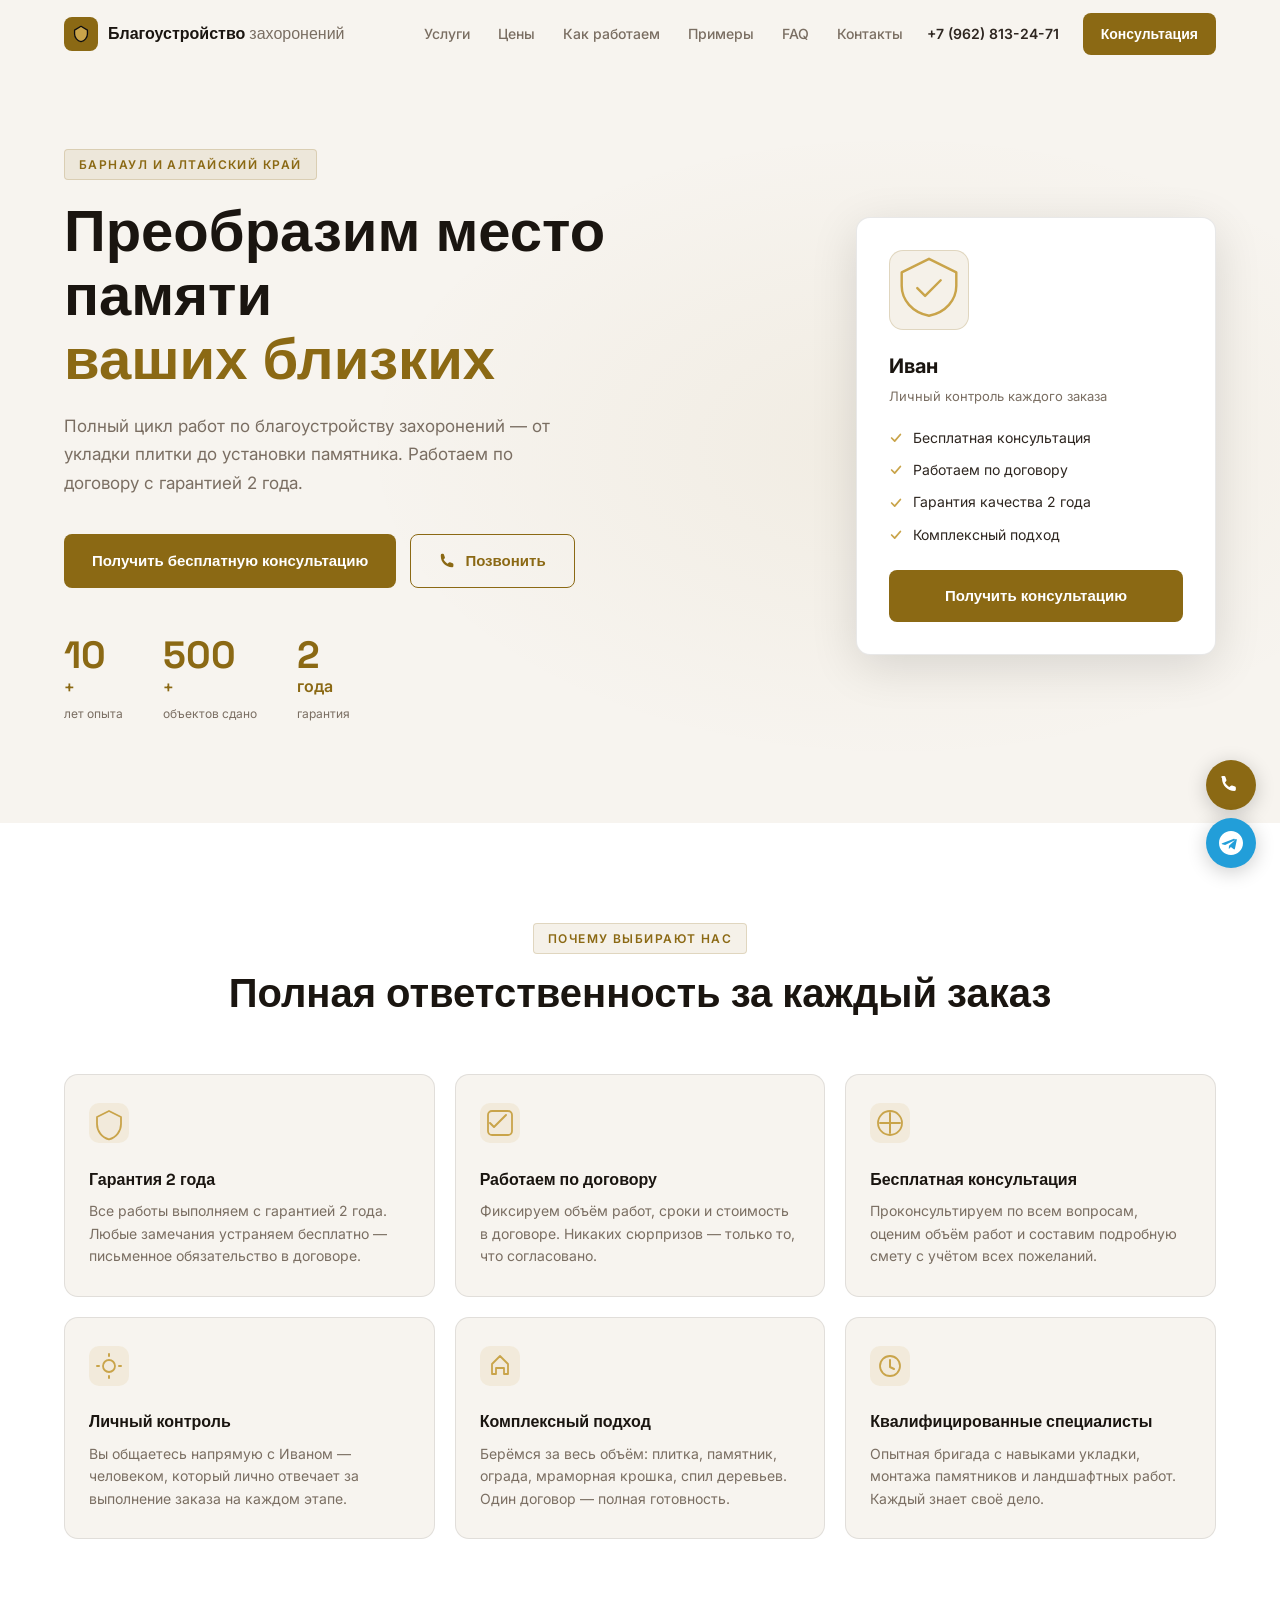
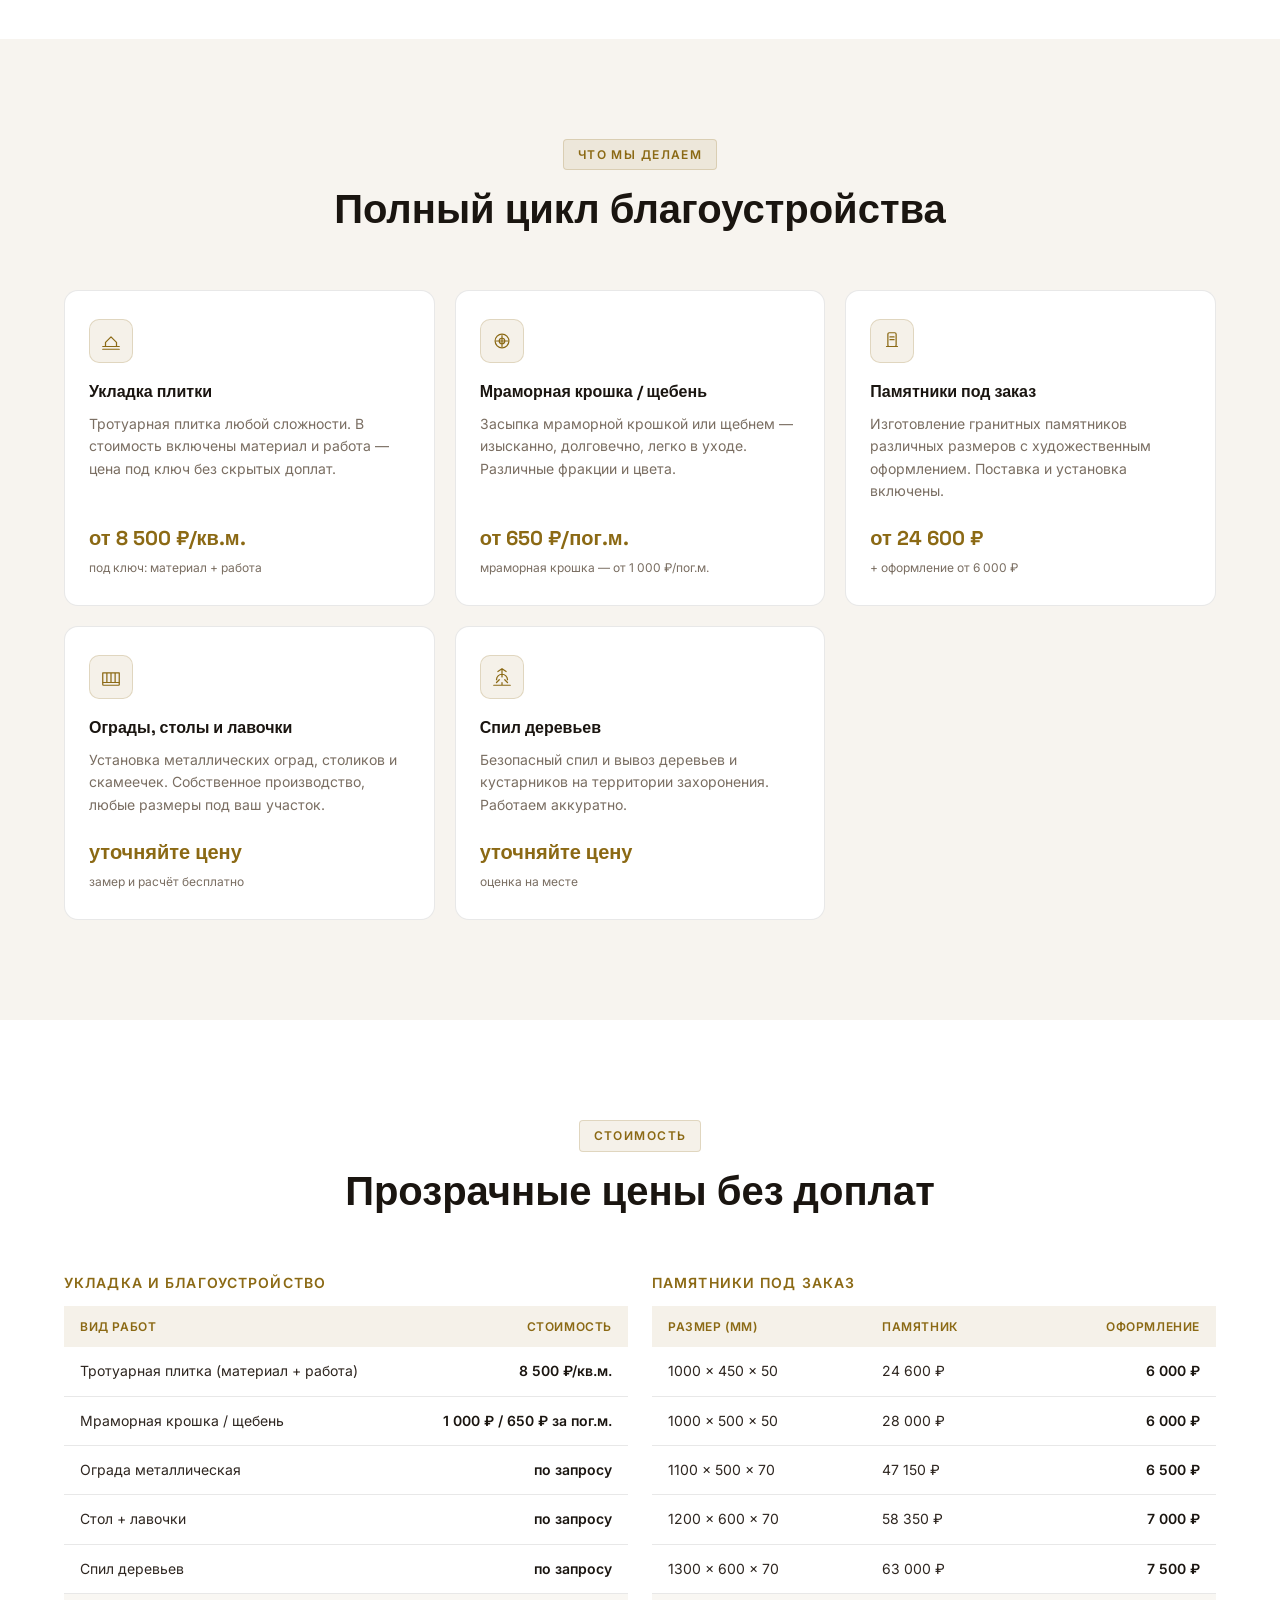
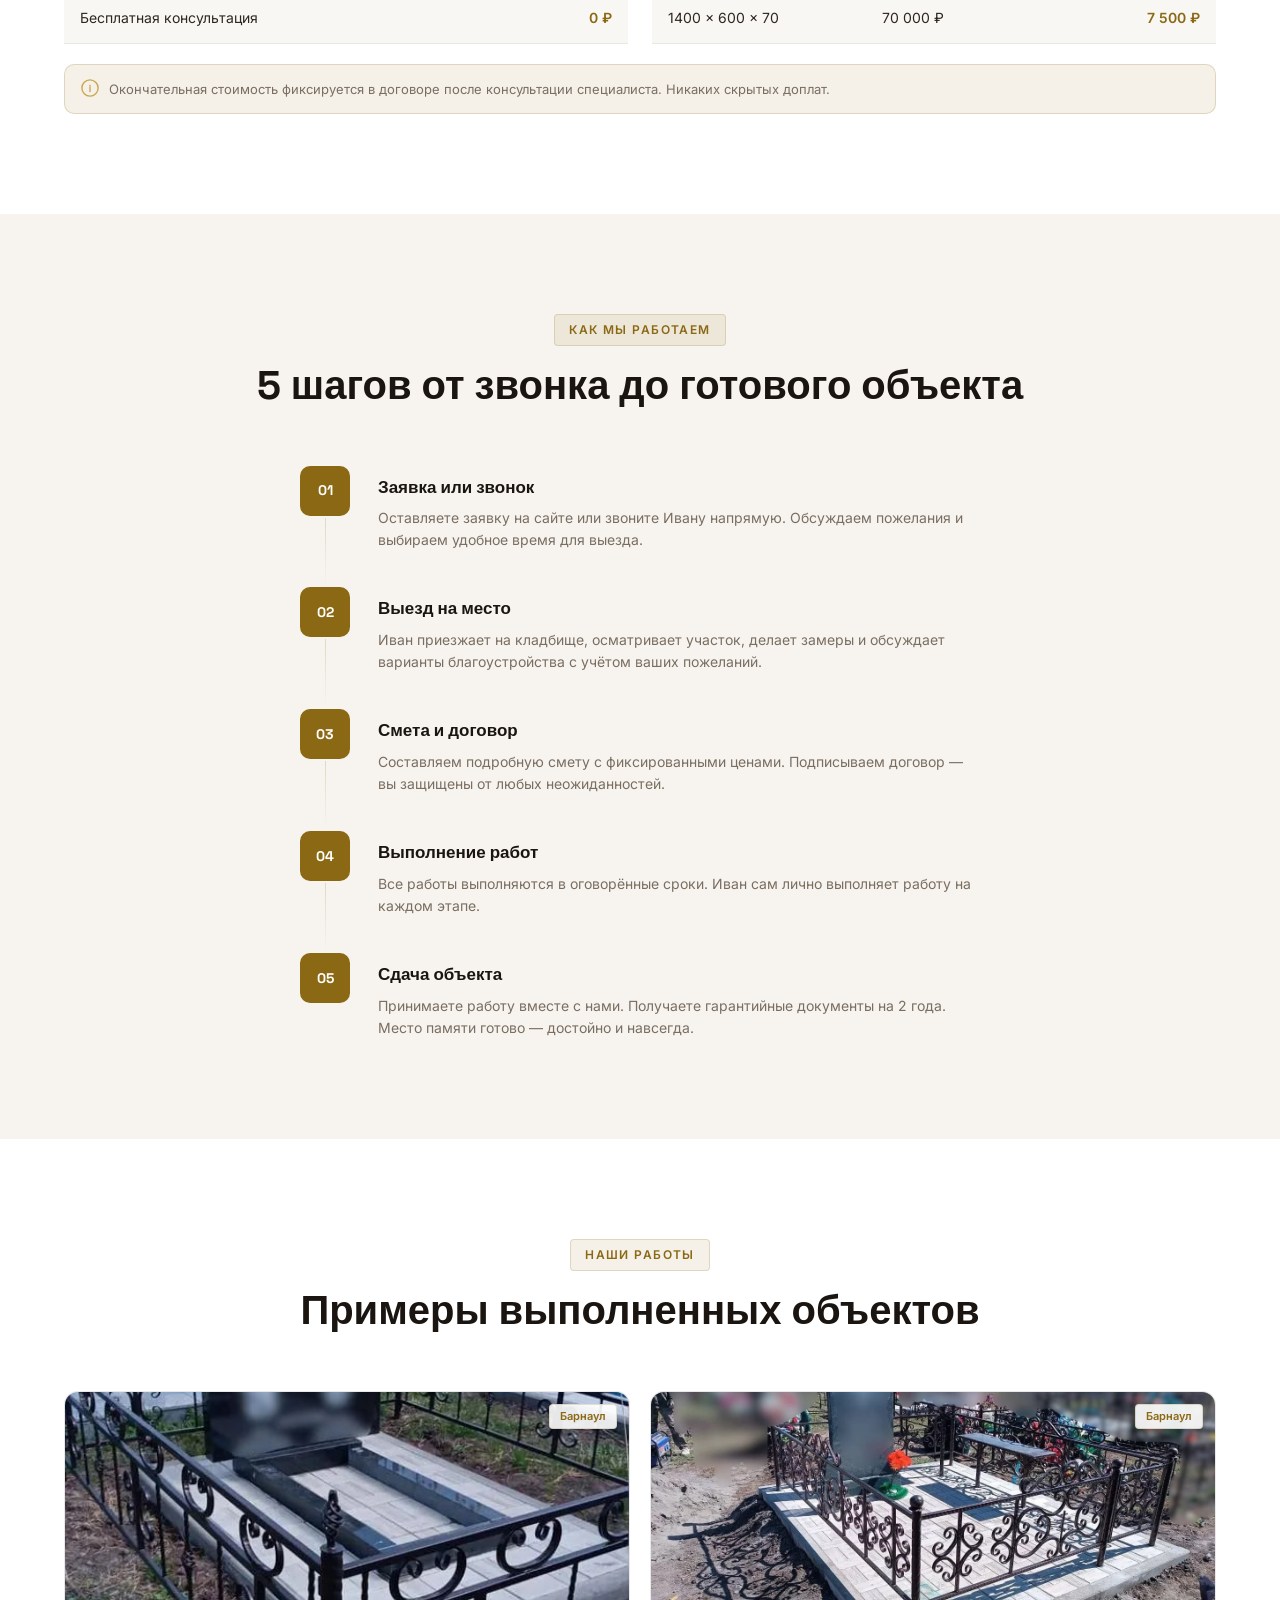
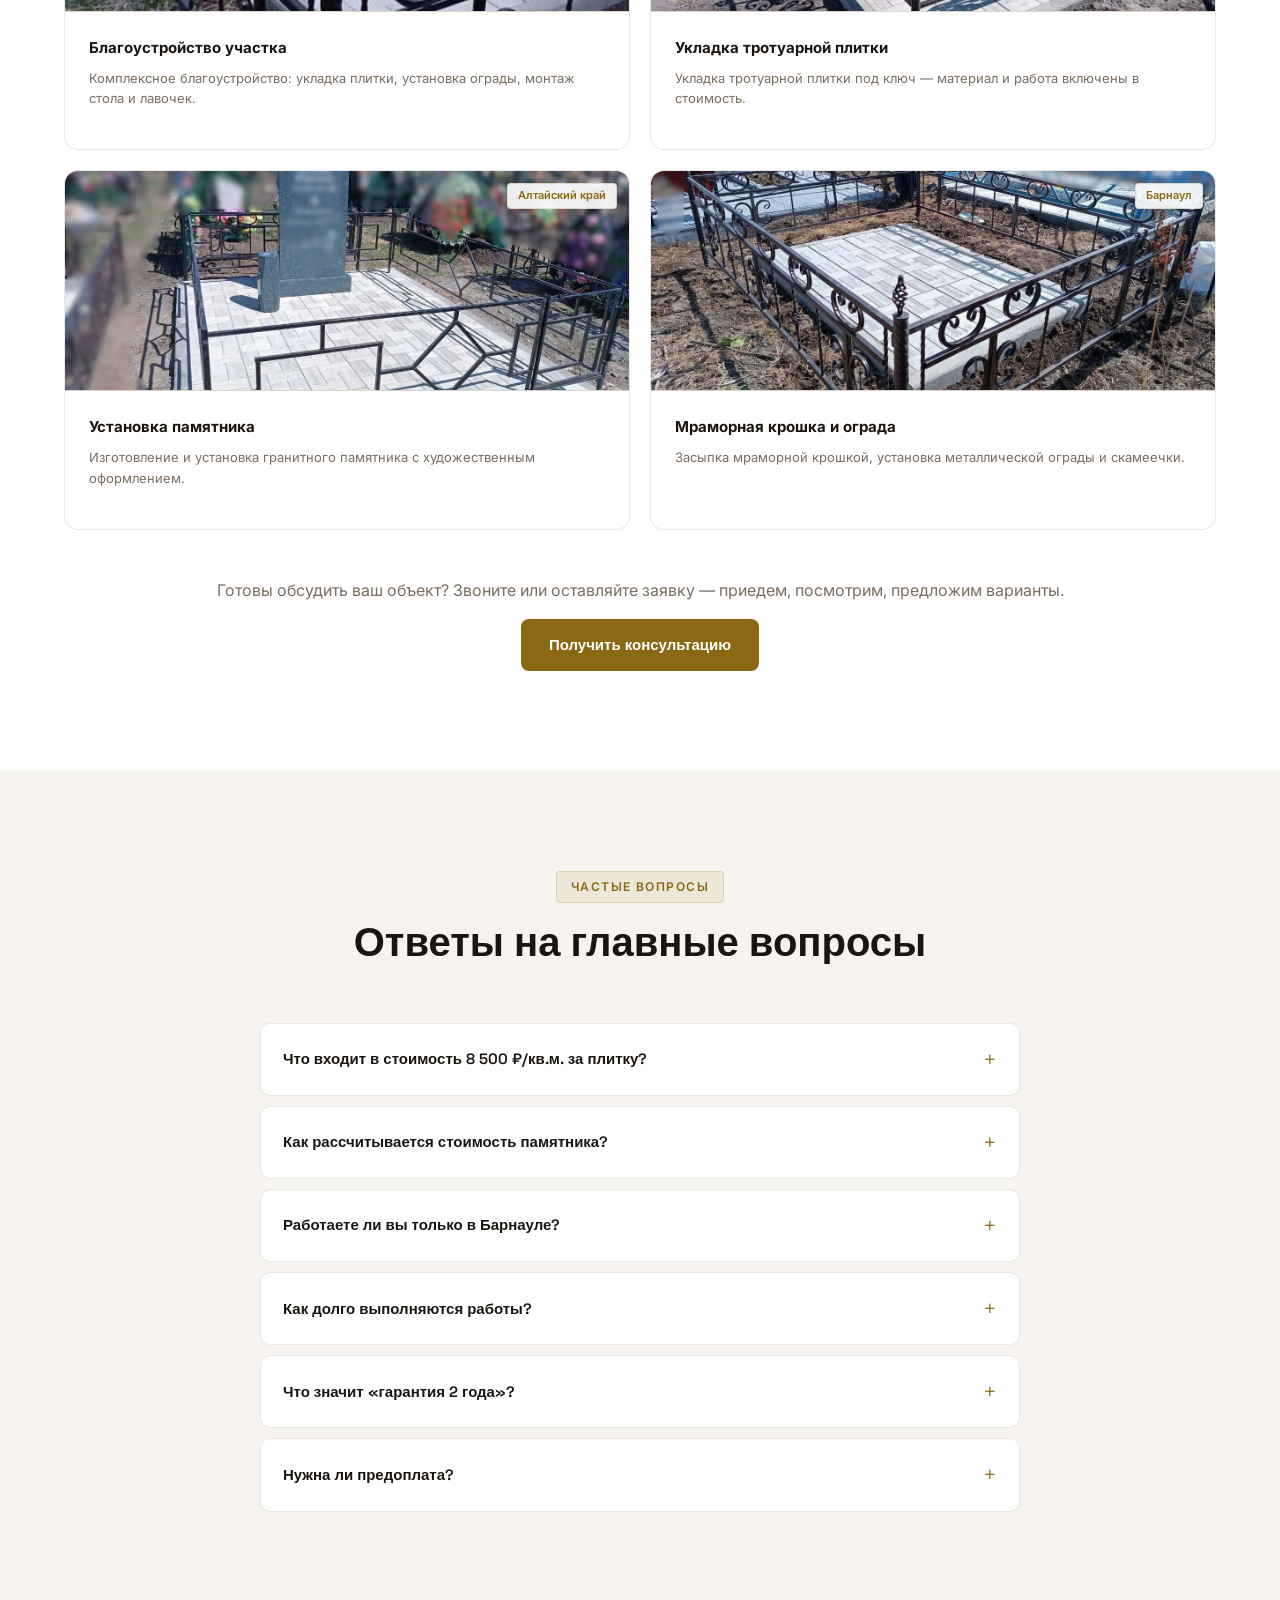
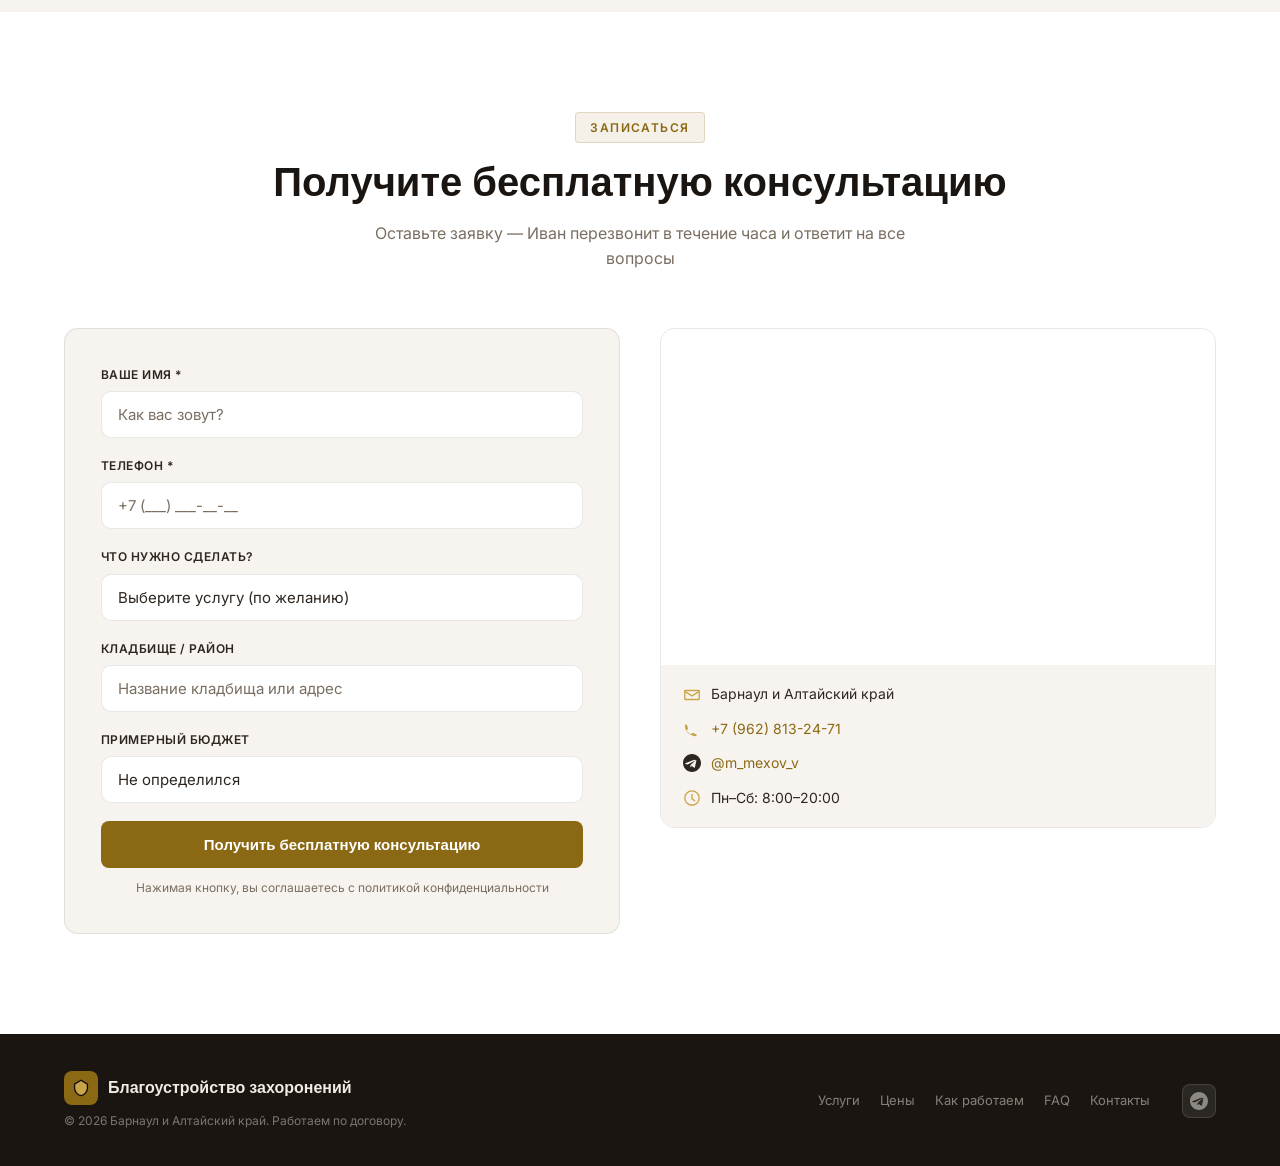
==== commit 61a6bf4f: "fix: remove last name, keep first name only" ====
--- a/index.html
+++ b/index.html
@@ -72,7 +72,7 @@
         <div class="hero__icon-big">
           <svg viewBox="0 0 80 80" fill="none" width="80" height="80"><path d="M40 8L12 22v14c0 14 10.8 27.2 28 30.4C57.2 63.2 68 50 68 36V22L40 8z" stroke="#c9a44a" stroke-width="2.5" stroke-linejoin="round"/><path d="M28 38l8 8 16-16" stroke="#c9a44a" stroke-width="2.5" stroke-linecap="round" stroke-linejoin="round"/></svg>
         </div>
-        <div class="hero__card-title">Иван Мехов</div>
+        <div class="hero__card-title">Иван</div>
         <div class="hero__card-sub">Личный контроль каждого заказа</div>
         <div class="hero__card-items">
           <div class="hero__card-item">
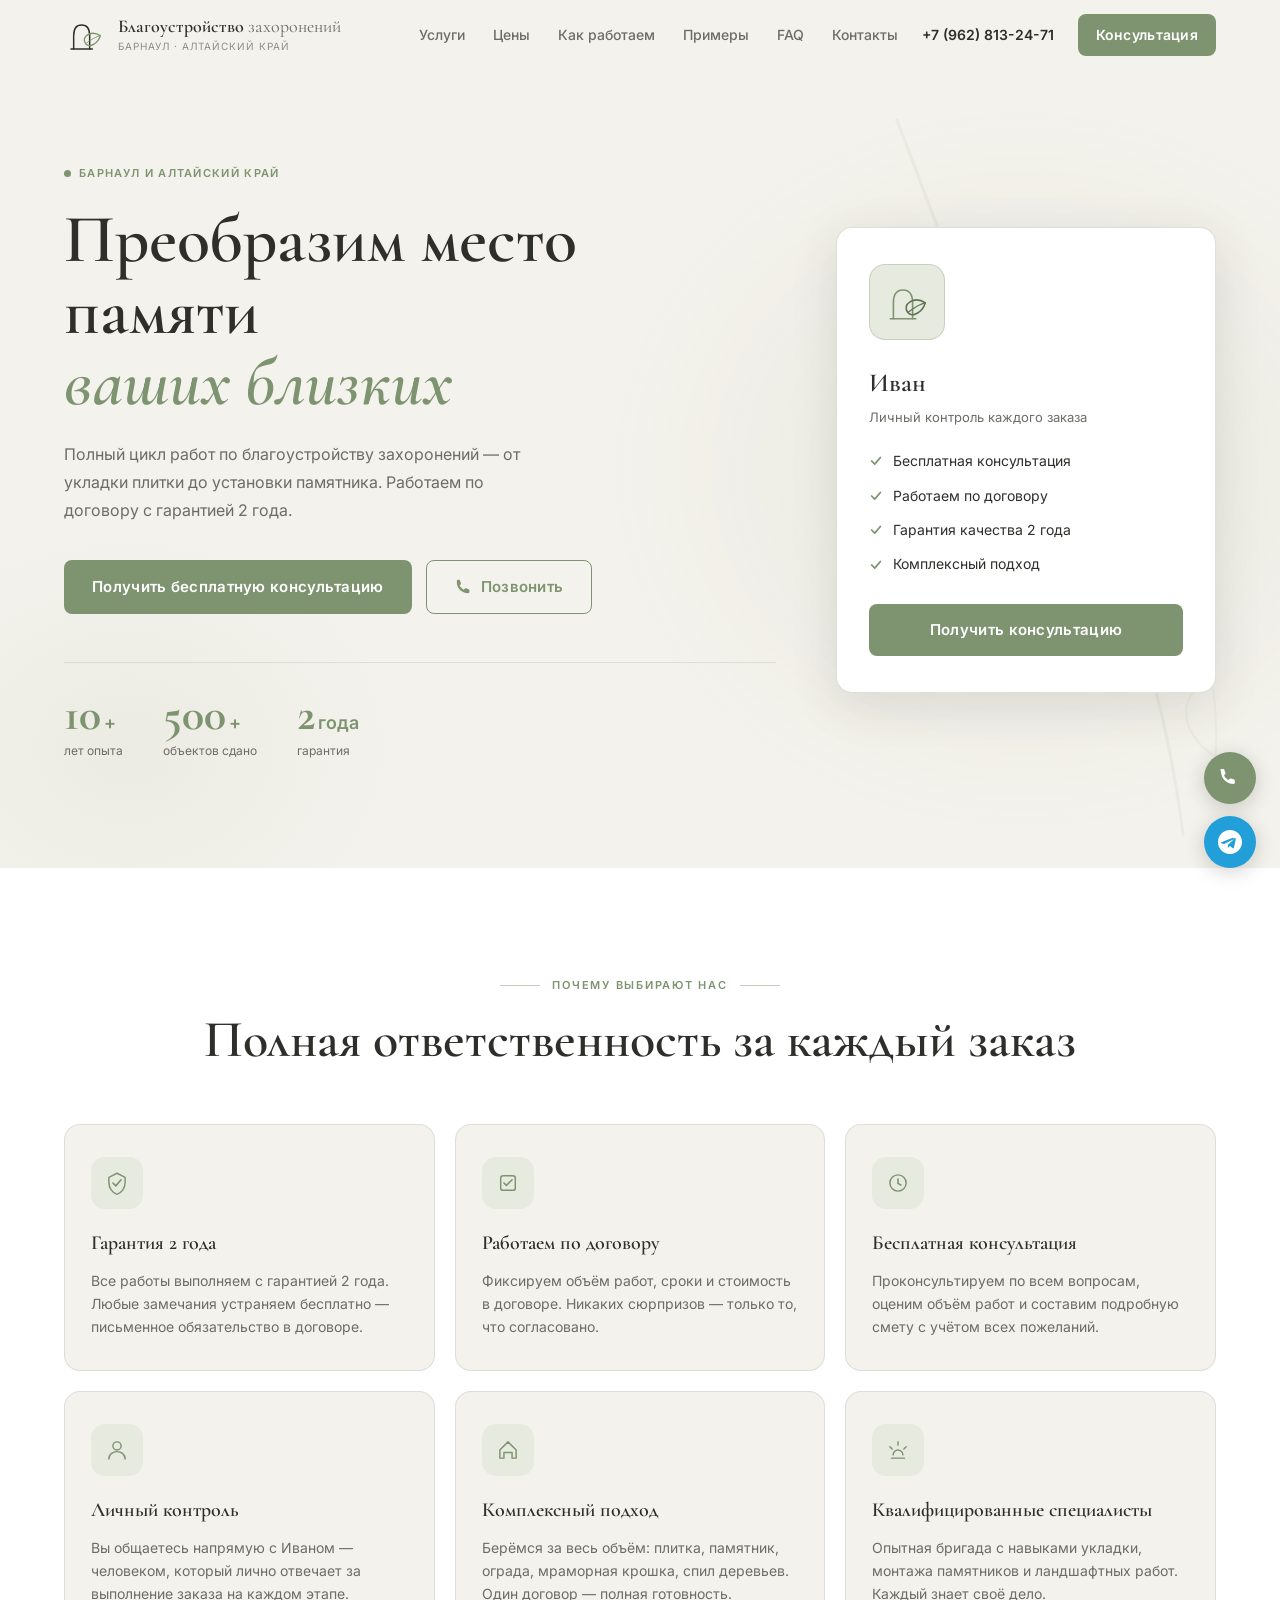
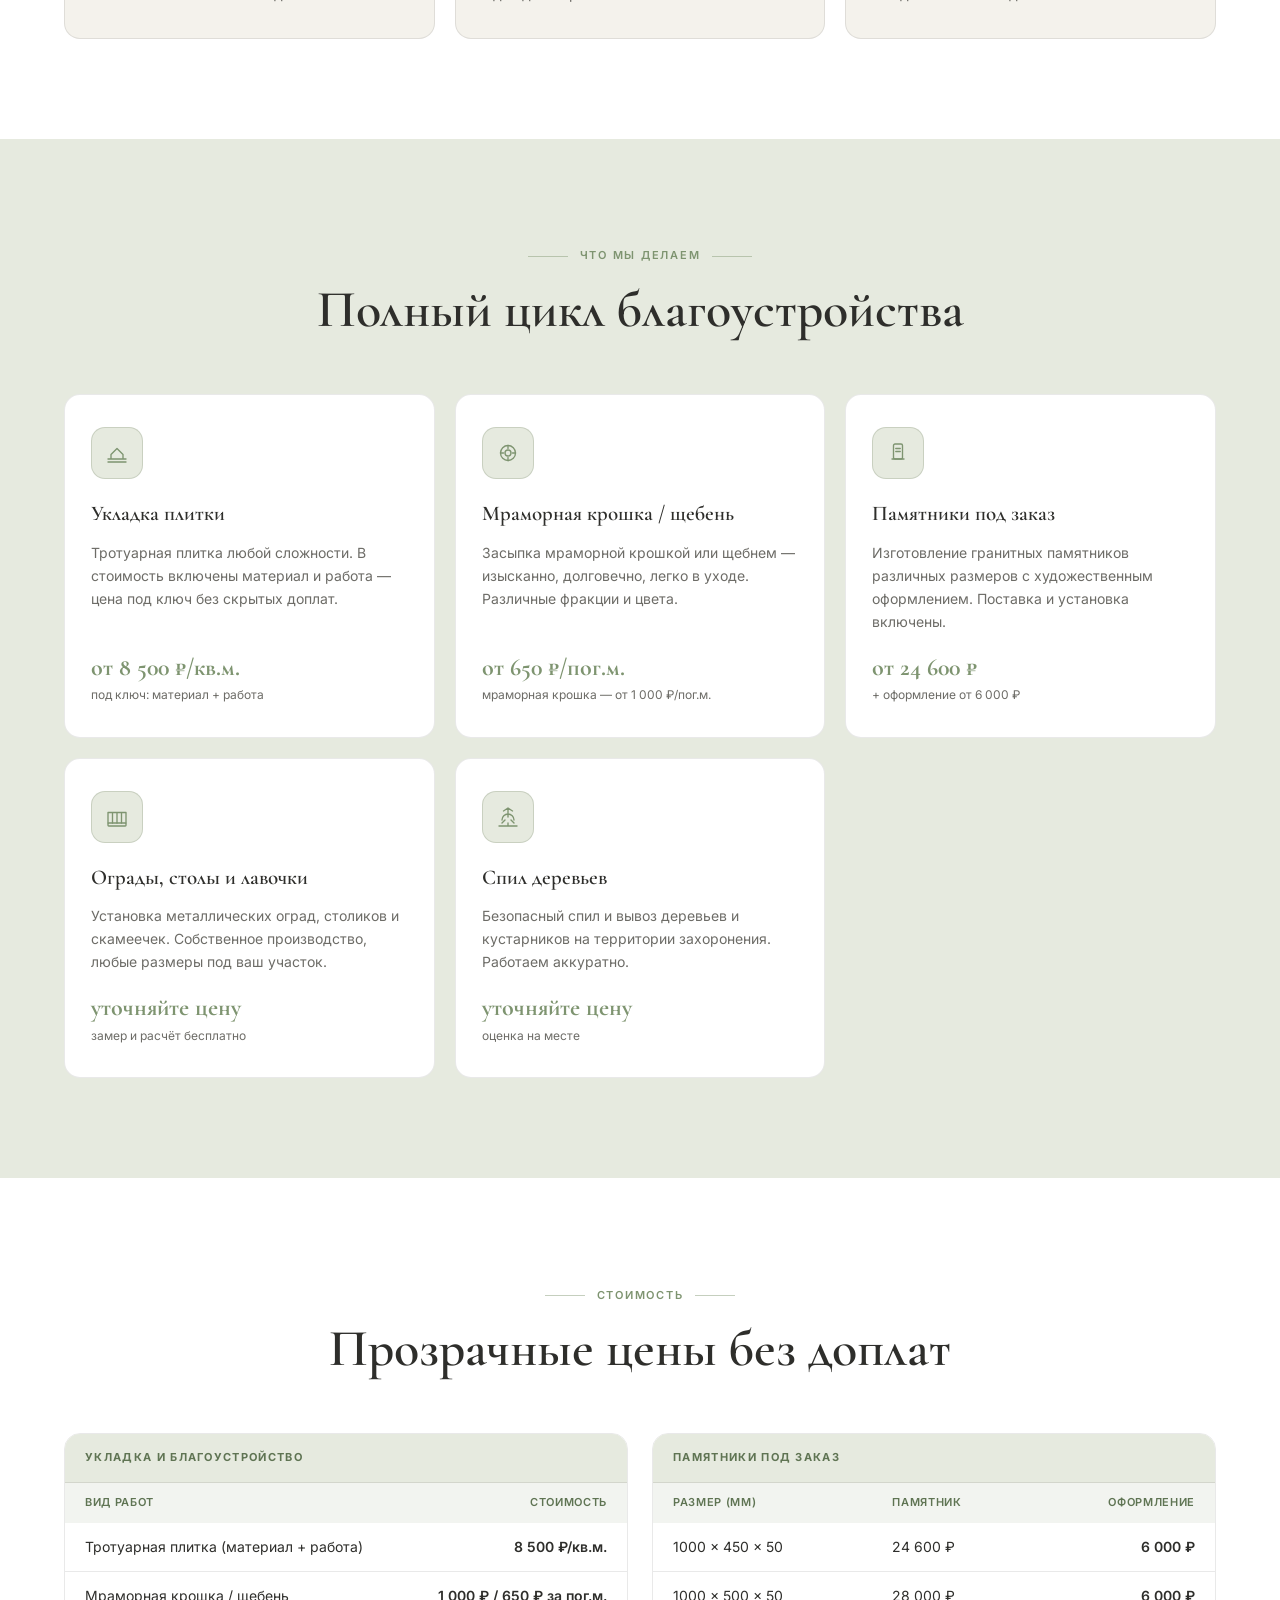
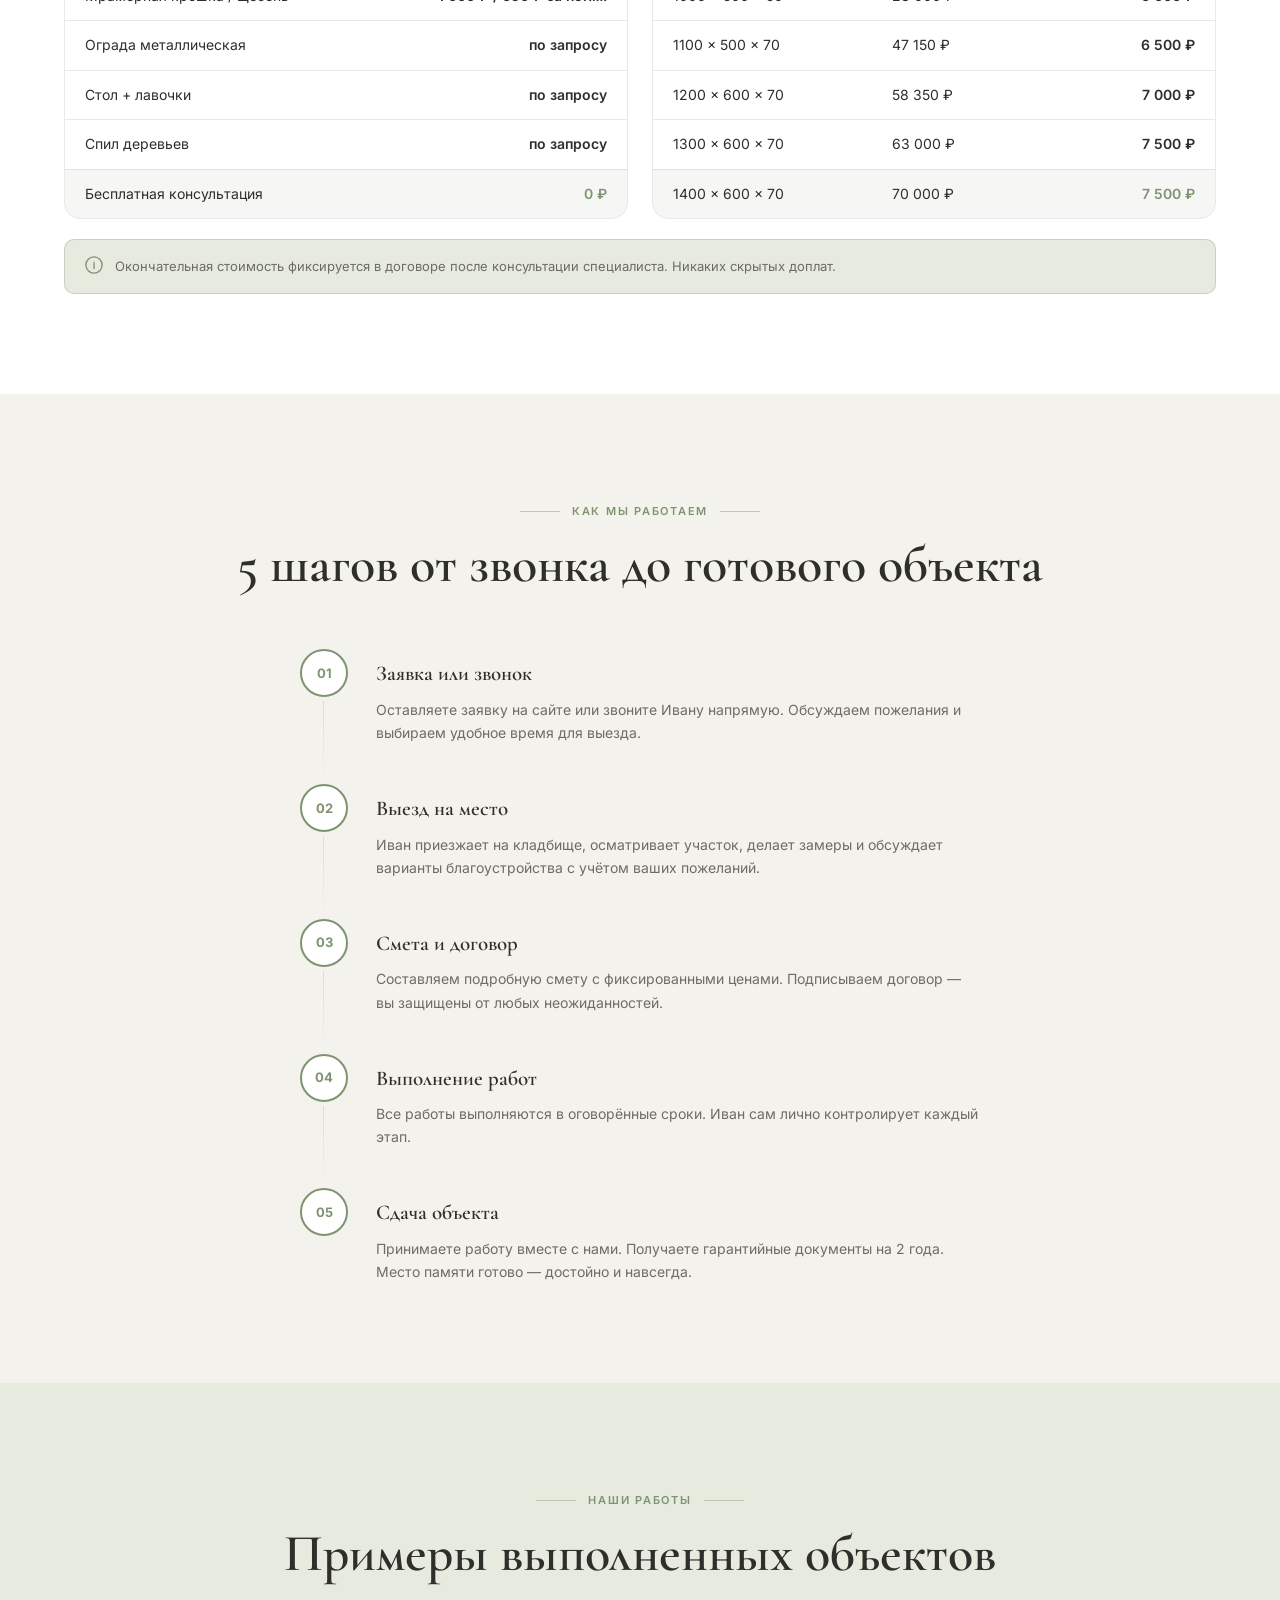
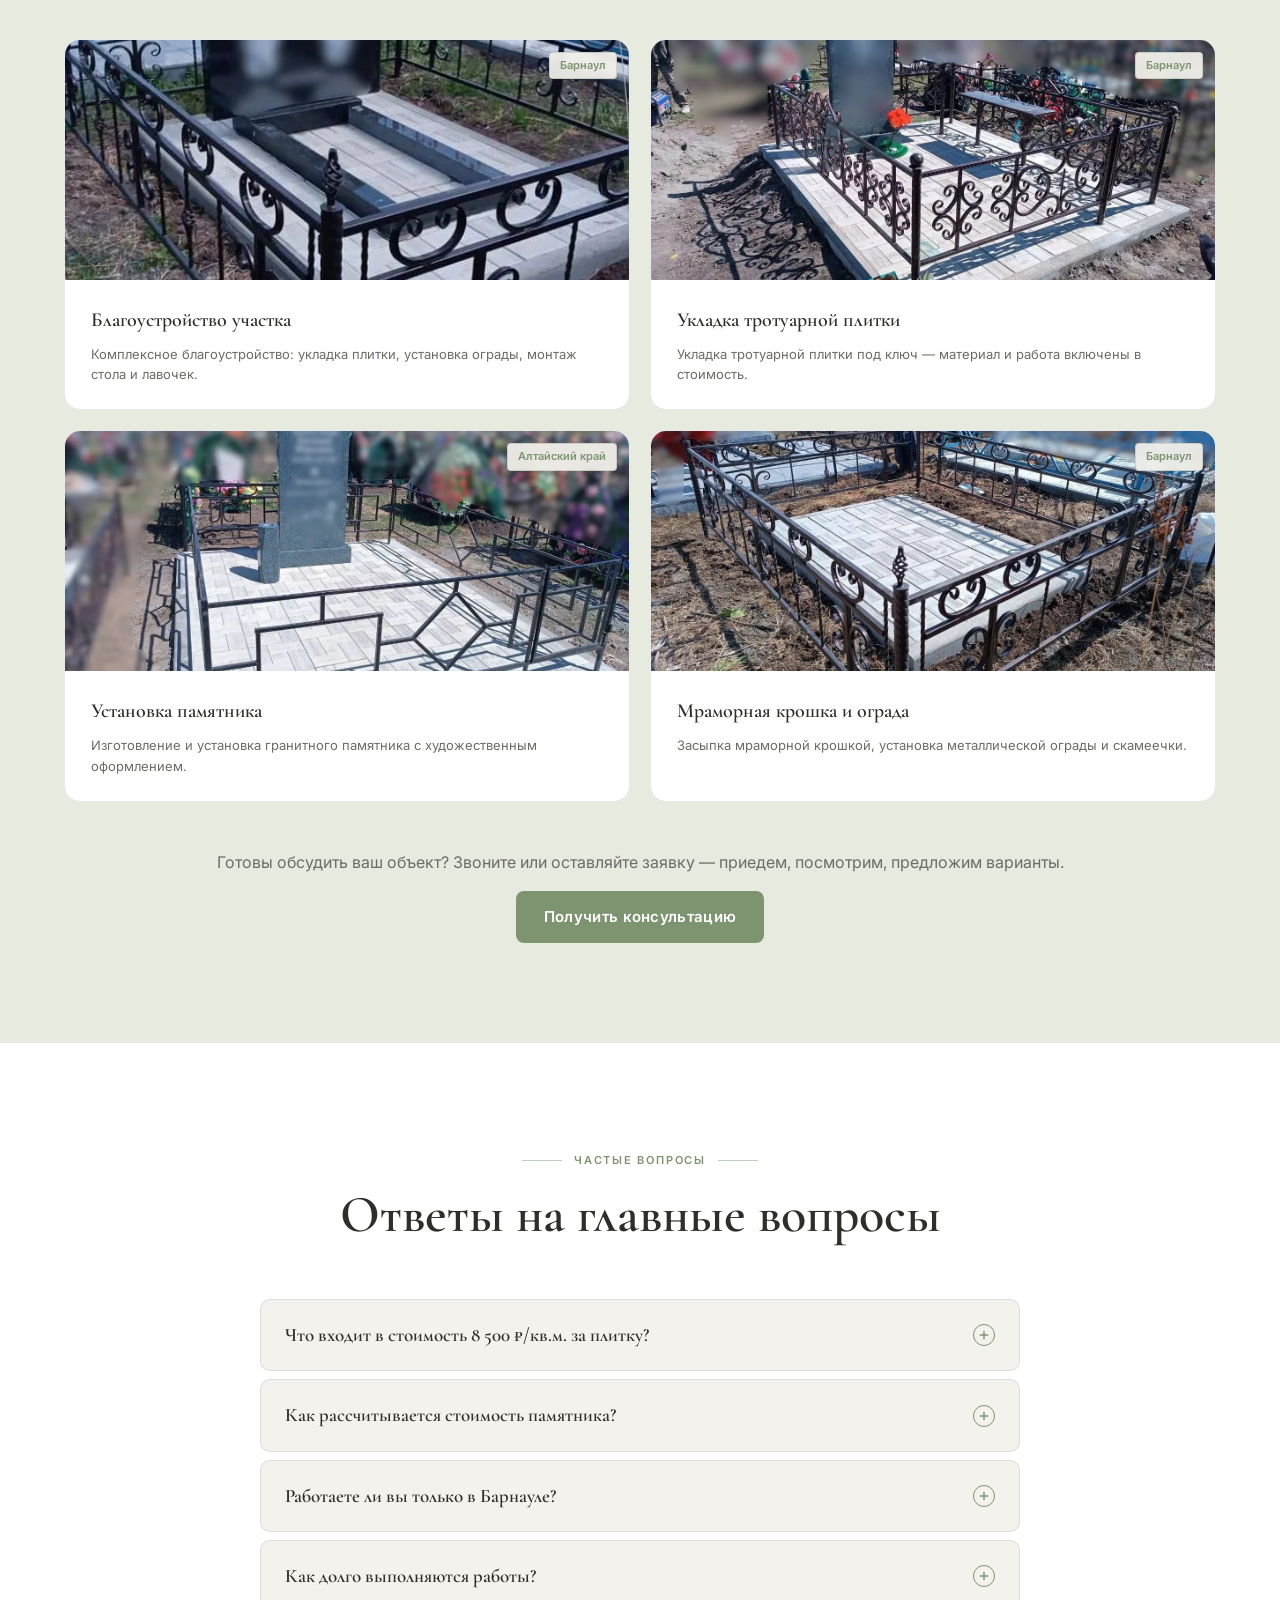
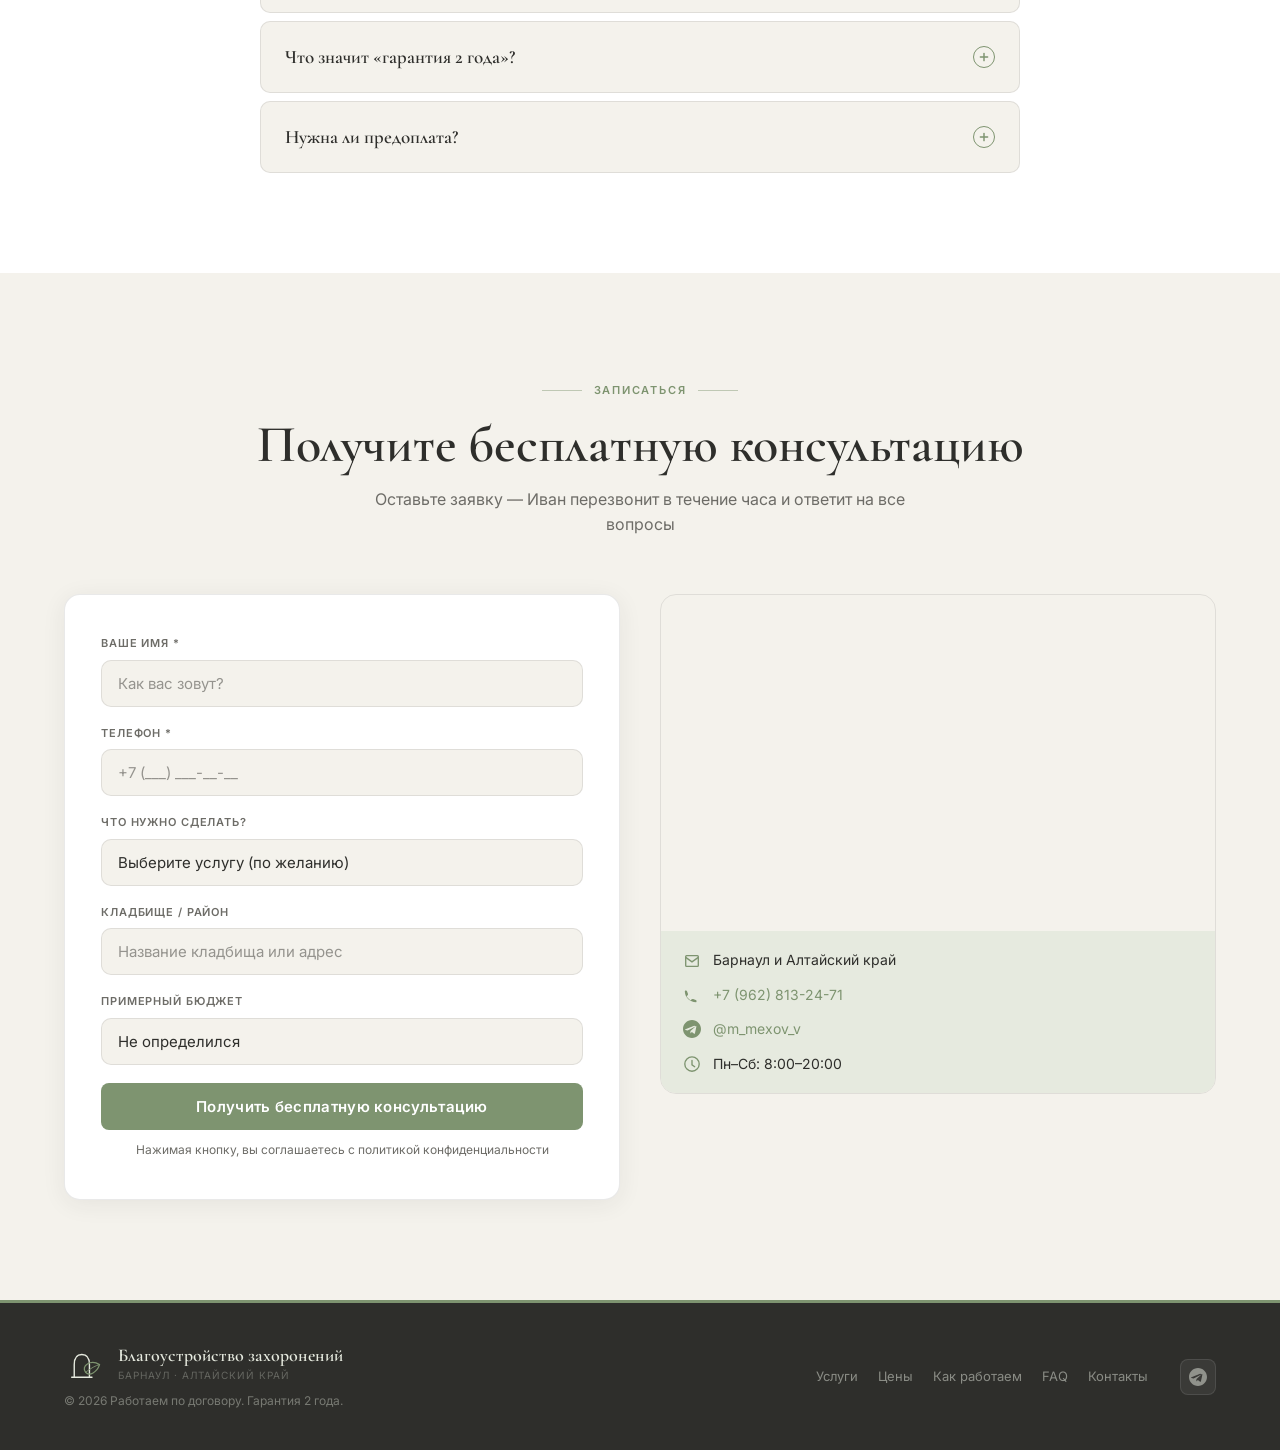
==== commit c4f5dea2: "redesign: фирменный стиль — шалфейный зелёный, Cormorant Garamond, логотип с надгробием и листом" ====
--- a/index.html
+++ b/index.html
@@ -7,7 +7,7 @@
   <meta name="description" content="Благоустройство мест захоронений в Барнауле и Алтайском крае. Укладка плитки от 8500 ₽/кв.м., памятники, ограды, мраморная крошка. Бесплатная консультация. Гарантия 2 года. Работаем по договору.">
   <link rel="preconnect" href="https://fonts.googleapis.com">
   <link rel="preconnect" href="https://fonts.gstatic.com" crossorigin>
-  <link href="https://fonts.googleapis.com/css2?family=Inter:wght@400;500;600;700&family=Space+Grotesk:wght@500;600;700&display=swap" rel="stylesheet">
+  <link href="https://fonts.googleapis.com/css2?family=Cormorant+Garamond:ital,wght@0,400;0,500;0,600;0,700;1,400;1,600&family=Inter:wght@400;500;600;700&display=swap" rel="stylesheet">
   <link rel="stylesheet" href="styles.css">
 </head>
 <body>
@@ -17,9 +17,17 @@
   <div class="container header__inner">
     <a href="#" class="logo">
       <div class="logo__mark">
-        <svg viewBox="0 0 28 28" fill="none" width="18" height="18"><path d="M14 2L4 8v6c0 5.5 4.3 10.7 10 12 5.7-1.3 10-6.5 10-12V8L14 2z" stroke="#0d0d10" stroke-width="2" stroke-linejoin="round" fill="#c9a44a"/></svg>
-      </div>
-      <span class="logo__text">Благоустройство<span class="logo__suffix"> захоронений</span></span>
+        <svg viewBox="0 0 60 50" fill="none" width="40" height="34">
+          <path d="M13 46L13 26Q13 10 25 10Q37 10 37 26L37 46" stroke="#2E2E2B" stroke-width="2.2" stroke-linecap="round" stroke-linejoin="round"/>
+          <path d="M9 46L41 46" stroke="#2E2E2B" stroke-width="2.2" stroke-linecap="round"/>
+          <path d="M31 38C23 28 39 17 53 26C49 38 37 45 31 38Z" stroke="#7E9470" stroke-width="2" stroke-linecap="round" stroke-linejoin="round"/>
+          <path d="M31 38C39 32 47 27 53 26" stroke="#7E9470" stroke-width="1.4" stroke-linecap="round"/>
+        </svg>
+      </div>
+      <div class="logo__texts">
+        <span class="logo__text">Благоустройство<span class="logo__suffix"> захоронений</span></span>
+        <span class="logo__sub">Барнаул · Алтайский край</span>
+      </div>
     </a>
     <nav class="nav" id="nav">
       <a href="#services">Услуги</a>
@@ -40,6 +48,21 @@
 <!-- ===== HERO ===== -->
 <section class="hero" id="hero">
   <div class="hero__bg"></div>
+  <div class="hero__botanical" aria-hidden="true">
+    <svg viewBox="0 0 400 500" fill="none" preserveAspectRatio="xMidYMid slice">
+      <path d="M320 480 C310 400 290 340 270 290 C250 240 225 210 200 170 C175 130 160 80 140 30" stroke="#5F7453" stroke-width="2" fill="none"/>
+      <path d="M270 290 C255 270 265 245 290 245 C283 265 272 284 270 290Z" stroke="#7E9470" stroke-width="1.5" fill="none"/>
+      <path d="M270 290 C278 272 288 256 290 245" stroke="#7E9470" stroke-width="1" fill="none"/>
+      <path d="M310 370 C288 355 285 330 308 322 C310 343 310 360 310 370Z" stroke="#5F7453" stroke-width="1.5" fill="none"/>
+      <path d="M310 370 C304 350 306 332 308 322" stroke="#5F7453" stroke-width="1" fill="none"/>
+      <path d="M225 210 C208 196 212 172 230 167 C228 185 226 202 225 210Z" stroke="#7E9470" stroke-width="1.5" fill="none"/>
+      <path d="M225 210 C221 192 225 174 230 167" stroke="#7E9470" stroke-width="1" fill="none"/>
+      <path d="M253 255 C270 240 290 250 288 268 C272 270 257 264 253 255Z" stroke="#5F7453" stroke-width="1.5" fill="none"/>
+      <path d="M200 170 C183 155 185 130 204 124 C203 143 201 160 200 170Z" stroke="#7E9470" stroke-width="1.5" fill="none"/>
+      <path d="M200 170 C196 152 198 135 204 124" stroke="#7E9470" stroke-width="1" fill="none"/>
+      <path d="M340 430 C318 416 314 390 338 382 C341 403 341 422 340 430Z" stroke="#7E9470" stroke-width="1.5" fill="none"/>
+    </svg>
+  </div>
   <div class="container hero__inner">
     <div class="hero__content">
       <div class="hero__badge">Барнаул и Алтайский край</div>
@@ -54,15 +77,15 @@
       </div>
       <div class="hero__stats">
         <div class="hero__stat">
-          <span class="hero__num" data-target="10">0</span><span class="hero__unit">+</span>
+          <div class="hero__num-row"><span class="hero__num" data-target="10">0</span><span class="hero__unit">+</span></div>
           <span class="hero__label">лет опыта</span>
         </div>
         <div class="hero__stat">
-          <span class="hero__num" data-target="500">0</span><span class="hero__unit">+</span>
+          <div class="hero__num-row"><span class="hero__num" data-target="500">0</span><span class="hero__unit">+</span></div>
           <span class="hero__label">объектов сдано</span>
         </div>
         <div class="hero__stat">
-          <span class="hero__num" data-target="2">0</span><span class="hero__unit"> года</span>
+          <div class="hero__num-row"><span class="hero__num" data-target="2">0</span><span class="hero__unit"> года</span></div>
           <span class="hero__label">гарантия</span>
         </div>
       </div>
@@ -70,25 +93,30 @@
     <div class="hero__card">
       <div class="hero__card-inner">
         <div class="hero__icon-big">
-          <svg viewBox="0 0 80 80" fill="none" width="80" height="80"><path d="M40 8L12 22v14c0 14 10.8 27.2 28 30.4C57.2 63.2 68 50 68 36V22L40 8z" stroke="#c9a44a" stroke-width="2.5" stroke-linejoin="round"/><path d="M28 38l8 8 16-16" stroke="#c9a44a" stroke-width="2.5" stroke-linecap="round" stroke-linejoin="round"/></svg>
+          <svg viewBox="0 0 60 50" fill="none" width="48" height="40">
+            <path d="M13 46L13 26Q13 10 25 10Q37 10 37 26L37 46" stroke="#7E9470" stroke-width="2" stroke-linecap="round" stroke-linejoin="round"/>
+            <path d="M9 46L41 46" stroke="#7E9470" stroke-width="2" stroke-linecap="round"/>
+            <path d="M31 38C23 28 39 17 53 26C49 38 37 45 31 38Z" stroke="#5F7453" stroke-width="2" stroke-linecap="round" stroke-linejoin="round"/>
+            <path d="M31 38C39 32 47 27 53 26" stroke="#5F7453" stroke-width="1.5" stroke-linecap="round"/>
+          </svg>
         </div>
         <div class="hero__card-title">Иван</div>
         <div class="hero__card-sub">Личный контроль каждого заказа</div>
         <div class="hero__card-items">
           <div class="hero__card-item">
-            <svg viewBox="0 0 16 16" fill="none" width="14" height="14"><path d="M3 8l3.5 3.5L13 4" stroke="#c9a44a" stroke-width="2" stroke-linecap="round" stroke-linejoin="round"/></svg>
+            <svg viewBox="0 0 16 16" fill="none" width="14" height="14"><path d="M3 8l3.5 3.5L13 4" stroke="#7E9470" stroke-width="2" stroke-linecap="round" stroke-linejoin="round"/></svg>
             Бесплатная консультация
           </div>
           <div class="hero__card-item">
-            <svg viewBox="0 0 16 16" fill="none" width="14" height="14"><path d="M3 8l3.5 3.5L13 4" stroke="#c9a44a" stroke-width="2" stroke-linecap="round" stroke-linejoin="round"/></svg>
+            <svg viewBox="0 0 16 16" fill="none" width="14" height="14"><path d="M3 8l3.5 3.5L13 4" stroke="#7E9470" stroke-width="2" stroke-linecap="round" stroke-linejoin="round"/></svg>
             Работаем по договору
           </div>
           <div class="hero__card-item">
-            <svg viewBox="0 0 16 16" fill="none" width="14" height="14"><path d="M3 8l3.5 3.5L13 4" stroke="#c9a44a" stroke-width="2" stroke-linecap="round" stroke-linejoin="round"/></svg>
+            <svg viewBox="0 0 16 16" fill="none" width="14" height="14"><path d="M3 8l3.5 3.5L13 4" stroke="#7E9470" stroke-width="2" stroke-linecap="round" stroke-linejoin="round"/></svg>
             Гарантия качества 2 года
           </div>
           <div class="hero__card-item">
-            <svg viewBox="0 0 16 16" fill="none" width="14" height="14"><path d="M3 8l3.5 3.5L13 4" stroke="#c9a44a" stroke-width="2" stroke-linecap="round" stroke-linejoin="round"/></svg>
+            <svg viewBox="0 0 16 16" fill="none" width="14" height="14"><path d="M3 8l3.5 3.5L13 4" stroke="#7E9470" stroke-width="2" stroke-linecap="round" stroke-linejoin="round"/></svg>
             Комплексный подход
           </div>
         </div>
@@ -108,42 +136,60 @@
     <div class="advantages__grid">
       <div class="adv">
         <div class="adv__icon">
-          <svg viewBox="0 0 40 40" fill="none"><rect width="40" height="40" rx="10" fill="rgba(201,164,74,0.12)"/><path d="M20 8L8 14v7c0 7 4.7 13.5 12 15.4C27.3 34.5 32 28 32 21v-7L20 8z" stroke="#c9a44a" stroke-width="1.8" stroke-linejoin="round"/></svg>
+          <svg viewBox="0 0 32 32" fill="none" width="26" height="26">
+            <path d="M16 4L6 9v6.5c0 6.5 4.2 12.6 10 14.5 5.8-1.9 10-8 10-14.5V9L16 4z" stroke="#7E9470" stroke-width="1.8" stroke-linejoin="round"/>
+            <path d="M11 16l3.5 3.5L21 12" stroke="#7E9470" stroke-width="2" stroke-linecap="round" stroke-linejoin="round"/>
+          </svg>
         </div>
         <h3 class="adv__title">Гарантия 2 года</h3>
         <p class="adv__text">Все работы выполняем с гарантией 2 года. Любые замечания устраняем бесплатно — письменное обязательство в договоре.</p>
       </div>
       <div class="adv">
         <div class="adv__icon">
-          <svg viewBox="0 0 40 40" fill="none"><rect width="40" height="40" rx="10" fill="rgba(201,164,74,0.12)"/><path d="M10 20l4 4 12-12" stroke="#c9a44a" stroke-width="2" stroke-linecap="round" stroke-linejoin="round"/><rect x="8" y="8" width="24" height="24" rx="4" stroke="#c9a44a" stroke-width="1.8"/></svg>
+          <svg viewBox="0 0 32 32" fill="none" width="26" height="26">
+            <rect x="7" y="7" width="18" height="18" rx="3" stroke="#7E9470" stroke-width="1.8"/>
+            <path d="M11 16l3 3 7-7" stroke="#7E9470" stroke-width="2" stroke-linecap="round" stroke-linejoin="round"/>
+          </svg>
         </div>
         <h3 class="adv__title">Работаем по договору</h3>
         <p class="adv__text">Фиксируем объём работ, сроки и стоимость в договоре. Никаких сюрпризов — только то, что согласовано.</p>
       </div>
       <div class="adv">
         <div class="adv__icon">
-          <svg viewBox="0 0 40 40" fill="none"><rect width="40" height="40" rx="10" fill="rgba(201,164,74,0.12)"/><path d="M20 10v20M10 20h20" stroke="#c9a44a" stroke-width="2" stroke-linecap="round"/><circle cx="20" cy="20" r="12" stroke="#c9a44a" stroke-width="1.8"/></svg>
+          <svg viewBox="0 0 32 32" fill="none" width="26" height="26">
+            <circle cx="16" cy="16" r="10" stroke="#7E9470" stroke-width="1.8"/>
+            <path d="M16 11v5.5l3.5 2" stroke="#7E9470" stroke-width="2" stroke-linecap="round" stroke-linejoin="round"/>
+          </svg>
         </div>
         <h3 class="adv__title">Бесплатная консультация</h3>
         <p class="adv__text">Проконсультируем по всем вопросам, оценим объём работ и составим подробную смету с учётом всех пожеланий.</p>
       </div>
       <div class="adv">
         <div class="adv__icon">
-          <svg viewBox="0 0 40 40" fill="none"><rect width="40" height="40" rx="10" fill="rgba(201,164,74,0.12)"/><path d="M14 20a6 6 0 1012 0 6 6 0 00-12 0z" stroke="#c9a44a" stroke-width="1.8"/><path d="M8 20h2M30 20h2M20 8v2M20 30v2" stroke="#c9a44a" stroke-width="2" stroke-linecap="round"/></svg>
+          <svg viewBox="0 0 32 32" fill="none" width="26" height="26">
+            <circle cx="16" cy="11" r="5" stroke="#7E9470" stroke-width="1.8"/>
+            <path d="M6 27c0-5.5 4.5-9 10-9s10 3.5 10 9" stroke="#7E9470" stroke-width="1.8" stroke-linecap="round"/>
+          </svg>
         </div>
         <h3 class="adv__title">Личный контроль</h3>
         <p class="adv__text">Вы общаетесь напрямую с Иваном — человеком, который лично отвечает за выполнение заказа на каждом этапе.</p>
       </div>
       <div class="adv">
         <div class="adv__icon">
-          <svg viewBox="0 0 40 40" fill="none"><rect width="40" height="40" rx="10" fill="rgba(201,164,74,0.12)"/><path d="M12 28V18l8-8 8 8v10H24v-6h-8v6H12z" stroke="#c9a44a" stroke-width="1.8" stroke-linejoin="round"/></svg>
+          <svg viewBox="0 0 32 32" fill="none" width="26" height="26">
+            <path d="M6 26V16l10-10 10 10v10H21v-7h-10v7H6z" stroke="#7E9470" stroke-width="1.8" stroke-linejoin="round"/>
+          </svg>
         </div>
         <h3 class="adv__title">Комплексный подход</h3>
         <p class="adv__text">Берёмся за весь объём: плитка, памятник, ограда, мраморная крошка, спил деревьев. Один договор — полная готовность.</p>
       </div>
       <div class="adv">
         <div class="adv__icon">
-          <svg viewBox="0 0 40 40" fill="none"><rect width="40" height="40" rx="10" fill="rgba(201,164,74,0.12)"/><path d="M20 10c-5.5 0-10 4.5-10 10a10 10 0 0010 10 10 10 0 0010-10c0-5.5-4.5-10-10-10z" stroke="#c9a44a" stroke-width="1.8"/><path d="M20 14v7l4 2" stroke="#c9a44a" stroke-width="2" stroke-linecap="round" stroke-linejoin="round"/></svg>
+          <svg viewBox="0 0 32 32" fill="none" width="26" height="26">
+            <path d="M10 22c0-3.3 2.7-6 6-6s6 2.7 6 6" stroke="#7E9470" stroke-width="1.8" stroke-linecap="round"/>
+            <path d="M16 6v4M6 12l2.8 2.8M26 12l-2.8 2.8" stroke="#7E9470" stroke-width="1.8" stroke-linecap="round"/>
+            <path d="M8 26h16" stroke="#7E9470" stroke-width="1.8" stroke-linecap="round"/>
+          </svg>
         </div>
         <h3 class="adv__title">Квалифицированные специалисты</h3>
         <p class="adv__text">Опытная бригада с навыками укладки, монтажа памятников и ландшафтных работ. Каждый знает своё дело.</p>
@@ -171,7 +217,7 @@
       </div>
       <div class="srv">
         <div class="srv__icon">
-          <svg viewBox="0 0 32 32" fill="none"><circle cx="16" cy="16" r="10" stroke="currentColor" stroke-width="1.8"/><path d="M8 16h16M16 8v16" stroke="currentColor" stroke-width="1.8" stroke-linecap="round"/><circle cx="16" cy="16" r="4" stroke="currentColor" stroke-width="1.8"/></svg>
+          <svg viewBox="0 0 32 32" fill="none"><circle cx="16" cy="16" r="10" stroke="currentColor" stroke-width="1.8"/><circle cx="16" cy="16" r="4" stroke="currentColor" stroke-width="1.8"/><path d="M16 6v4M16 22v4M6 16h4M22 16h4" stroke="currentColor" stroke-width="1.8" stroke-linecap="round"/></svg>
         </div>
         <h3 class="srv__title">Мраморная крошка / щебень</h3>
         <p class="srv__text">Засыпка мраморной крошкой или щебнем — изысканно, долговечно, легко в уходе. Различные фракции и цвета.</p>
@@ -251,7 +297,7 @@
       </div>
     </div>
     <div class="price__note">
-      <svg viewBox="0 0 20 20" fill="none" width="18" height="18"><circle cx="10" cy="10" r="9" stroke="#c9a44a" stroke-width="1.5"/><path d="M10 9v5M10 7v1" stroke="#c9a44a" stroke-width="1.5" stroke-linecap="round"/></svg>
+      <svg viewBox="0 0 20 20" fill="none" width="18" height="18"><circle cx="10" cy="10" r="9" stroke="#7E9470" stroke-width="1.5"/><path d="M10 9v5M10 7v1" stroke="#7E9470" stroke-width="1.5" stroke-linecap="round"/></svg>
       Окончательная стоимость фиксируется в договоре после консультации специалиста. Никаких скрытых доплат.
     </div>
   </div>
@@ -290,7 +336,7 @@
         <div class="step__num">04</div>
         <div class="step__body">
           <h3 class="step__title">Выполнение работ</h3>
-          <p class="step__text">Все работы выполняются в оговорённые сроки. Иван сам лично выполняет работу на каждом этапе.</p>
+          <p class="step__text">Все работы выполняются в оговорённые сроки. Иван сам лично контролирует каждый этап.</p>
         </div>
       </div>
       <div class="step">
@@ -453,19 +499,19 @@
         </iframe>
         <div class="contact-cards">
           <div class="contact-card">
-            <svg viewBox="0 0 20 20" fill="none" width="18" height="18"><path d="M2 5.5A.5.5 0 012.5 5h15a.5.5 0 01.5.5v9a.5.5 0 01-.5.5h-15A.5.5 0 012 14.5v-9z" stroke="#c9a44a" stroke-width="1.5"/><path d="M2 6l8 5 8-5" stroke="#c9a44a" stroke-width="1.5"/></svg>
+            <svg viewBox="0 0 20 20" fill="none" width="18" height="18"><path d="M3 5a1 1 0 011-1h12a1 1 0 011 1v10a1 1 0 01-1 1H4a1 1 0 01-1-1V5z" stroke="#7E9470" stroke-width="1.5"/><path d="M3 6l7 5 7-5" stroke="#7E9470" stroke-width="1.5"/></svg>
             <span>Барнаул и Алтайский край</span>
           </div>
           <div class="contact-card">
-            <svg viewBox="0 0 20 20" fill="none" width="18" height="18"><path d="M2 5.5a.5.5 0 01.5-.5h.878c.486 0 .916.308 1.079.768l1.046 2.98a1.5 1.5 0 01-.342 1.574L4.07 11.43C5.2 13.42 6.58 14.8 8.57 15.93l1.108-1.09a1.5 1.5 0 011.574-.343l2.98 1.046c.46.162.768.593.768 1.079V17.5a.5.5 0 01-.5.5C7.596 18 2 12.404 2 5.5z" fill="#c9a44a"/></svg>
+            <svg viewBox="0 0 20 20" fill="none" width="18" height="18"><path d="M2 5.5a.5.5 0 01.5-.5h.878c.486 0 .916.308 1.079.768l1.046 2.98a1.5 1.5 0 01-.342 1.574L4.07 11.43C5.2 13.42 6.58 14.8 8.57 15.93l1.108-1.09a1.5 1.5 0 011.574-.343l2.98 1.046c.46.162.768.593.768 1.079V17.5a.5.5 0 01-.5.5C7.596 18 2 12.404 2 5.5z" fill="#7E9470"/></svg>
             <a href="tel:+79628132471">+7 (962) 813-24-71</a>
           </div>
           <div class="contact-card">
-            <svg viewBox="0 0 20 20" fill="currentColor" width="18" height="18"><path d="M10 0C4.48 0 0 4.48 0 10s4.48 10 10 10 10-4.48 10-10S15.52 0 10 0zm4.95 6.82l-1.68 7.94c-.13.56-.45.7-.9.43l-2.5-1.84-1.2 1.16c-.13.13-.25.25-.51.25l.18-2.57 4.68-4.23c.2-.18-.04-.28-.31-.1L5.09 11.77l-2.47-.77c-.54-.17-.55-.54.11-.8l9.64-3.72c.45-.17.85.11.58.34z"/></svg>
+            <svg viewBox="0 0 20 20" fill="#7E9470" width="18" height="18"><path d="M10 0C4.48 0 0 4.48 0 10s4.48 10 10 10 10-4.48 10-10S15.52 0 10 0zm4.95 6.82l-1.68 7.94c-.13.56-.45.7-.9.43l-2.5-1.84-1.2 1.16c-.13.13-.25.25-.51.25l.18-2.57 4.68-4.23c.2-.18-.04-.28-.31-.1L5.09 11.77l-2.47-.77c-.54-.17-.55-.54.11-.8l9.64-3.72c.45-.17.85.11.58.34z"/></svg>
             <a href="https://t.me/m_mexov_v" target="_blank" rel="noopener">@m_mexov_v</a>
           </div>
           <div class="contact-card">
-            <svg viewBox="0 0 20 20" fill="none" width="18" height="18"><circle cx="10" cy="10" r="8" stroke="#c9a44a" stroke-width="1.5"/><path d="M10 6v5l3 2" stroke="#c9a44a" stroke-width="1.5" stroke-linecap="round"/></svg>
+            <svg viewBox="0 0 20 20" fill="none" width="18" height="18"><circle cx="10" cy="10" r="8" stroke="#7E9470" stroke-width="1.5"/><path d="M10 6v5l3 2" stroke="#7E9470" stroke-width="1.5" stroke-linecap="round"/></svg>
             <span>Пн–Сб: 8:00–20:00</span>
           </div>
         </div>
@@ -480,11 +526,19 @@
     <div class="footer__left">
       <a href="#" class="logo">
         <div class="logo__mark">
-          <svg viewBox="0 0 28 28" fill="none" width="18" height="18"><path d="M14 2L4 8v6c0 5.5 4.3 10.7 10 12 5.7-1.3 10-6.5 10-12V8L14 2z" stroke="#0d0d10" stroke-width="2" fill="#c9a44a"/></svg>
-        </div>
-        <span class="logo__text">Благоустройство захоронений</span>
+          <svg viewBox="0 0 60 50" fill="none" width="38" height="32">
+            <path d="M13 46L13 26Q13 10 25 10Q37 10 37 26L37 46" stroke="#E6EADF" stroke-width="2.2" stroke-linecap="round" stroke-linejoin="round"/>
+            <path d="M9 46L41 46" stroke="#E6EADF" stroke-width="2.2" stroke-linecap="round"/>
+            <path d="M31 38C23 28 39 17 53 26C49 38 37 45 31 38Z" stroke="#7E9470" stroke-width="2" stroke-linecap="round" stroke-linejoin="round"/>
+            <path d="M31 38C39 32 47 27 53 26" stroke="#7E9470" stroke-width="1.4" stroke-linecap="round"/>
+          </svg>
+        </div>
+        <div class="logo__texts">
+          <span class="logo__text">Благоустройство захоронений</span>
+          <span class="logo__sub">Барнаул · Алтайский край</span>
+        </div>
       </a>
-      <p class="footer__copy">© <span id="year"></span> Барнаул и Алтайский край. Работаем по договору.</p>
+      <p class="footer__copy">© <span id="year"></span> Работаем по договору. Гарантия 2 года.</p>
     </div>
     <div class="footer__links">
       <a href="#services">Услуги</a>
--- a/styles.css
+++ b/styles.css
@@ -2,22 +2,23 @@
 *, *::before, *::after { box-sizing: border-box; margin: 0; padding: 0; }
 
 :root {
-  --bg: #f7f4ef;
-  --bg2: #efe9e0;
-  --surface: #ffffff;
-  --surface2: #faf7f2;
-  --accent: #8b6914;
-  --accent-soft: rgba(139,105,20,.09);
-  --accent-mid: rgba(139,105,20,.2);
-  --text: #2e2620;
-  --muted: #7a6e62;
-  --border: rgba(139,105,20,.2);
-  --border-dim: rgba(0,0,0,.09);
-  --radius: 14px;
-  --radius-sm: 10px;
-  --shadow: 0 4px 24px rgba(0,0,0,.07);
-  --shadow-lg: 0 12px 48px rgba(0,0,0,.12);
-  --transition: .25s ease;
+  --bg:          #F4F2EC;  /* Тёплый фарфор */
+  --bg2:         #E6EADF;  /* Туманный шалфей */
+  --surface:     #ffffff;
+  --surface2:    #D9D2C5;  /* Каменно-бежевый */
+  --accent:      #7E9470;  /* Шалфейный зелёный */
+  --accent-dark: #5F7453;  /* Оливково-хвойный */
+  --accent-soft: rgba(126,148,112,.1);
+  --accent-mid:  rgba(126,148,112,.22);
+  --text:        #2E2E2B;  /* Мемориальный графит */
+  --muted:       #6d6c67;
+  --border:      rgba(95,116,83,.22);
+  --border-dim:  rgba(46,46,43,.1);
+  --radius:      16px;
+  --radius-sm:   10px;
+  --shadow:      0 4px 24px rgba(46,46,43,.07);
+  --shadow-lg:   0 12px 48px rgba(46,46,43,.12);
+  --transition:  .25s ease;
 }
 
 html { scroll-behavior: smooth; }
@@ -30,7 +31,7 @@
   -webkit-font-smoothing: antialiased;
 }
 
-h1, h2, h3 { font-family: 'Space Grotesk', sans-serif; color: #1a1510; }
+h1, h2, h3 { font-family: 'Cormorant Garamond', serif; color: var(--text); }
 a { text-decoration: none; color: inherit; }
 img { max-width: 100%; display: block; }
 
@@ -50,14 +51,15 @@
   border-radius: 8px;
   font-size: 15px;
   font-weight: 600;
-  font-family: 'Space Grotesk', sans-serif;
+  font-family: 'Inter', sans-serif;
   cursor: pointer;
   border: none;
   transition: var(--transition);
   white-space: nowrap;
+  letter-spacing: .02em;
 }
 .btn--accent { background: var(--accent); color: #fff; }
-.btn--accent:hover { background: #7a5c11; box-shadow: 0 6px 28px rgba(139,105,20,.3); transform: translateY(-1px); }
+.btn--accent:hover { background: var(--accent-dark); box-shadow: 0 6px 28px rgba(95,116,83,.3); transform: translateY(-1px); }
 .btn--ghost { background: transparent; color: var(--accent); border: 1.5px solid var(--accent); }
 .btn--ghost:hover { background: var(--accent-soft); }
 .btn--sm { padding: 10px 18px; font-size: 14px; }
@@ -68,20 +70,20 @@
   position: sticky;
   top: 0;
   z-index: 100;
-  background: rgba(247,244,239,.96);
+  background: rgba(244,242,236,.97);
   backdrop-filter: blur(16px);
   border-bottom: 1px solid transparent;
   transition: border-color var(--transition), box-shadow var(--transition);
 }
 .header.scrolled {
   border-color: var(--border-dim);
-  box-shadow: 0 2px 16px rgba(0,0,0,.08);
+  box-shadow: 0 2px 16px rgba(46,46,43,.07);
 }
 .header__inner {
   display: flex;
   align-items: center;
   gap: 24px;
-  height: 68px;
+  height: 70px;
   min-width: 0;
 }
 
@@ -89,25 +91,33 @@
 .logo {
   display: flex;
   align-items: center;
-  gap: 10px;
+  gap: 12px;
   flex-shrink: 0;
 }
 .logo__mark {
-  width: 34px; height: 34px;
-  border-radius: 8px;
-  background: var(--accent);
+  width: 42px; height: 42px;
   display: flex;
   align-items: center;
   justify-content: center;
   flex-shrink: 0;
 }
+.logo__texts { display: flex; flex-direction: column; gap: 1px; }
 .logo__text {
-  font-family: 'Space Grotesk', sans-serif;
-  font-size: 16px;
-  font-weight: 600;
-  color: #1a1510;
-}
-.logo__suffix { color: var(--muted); font-weight: 500; }
+  font-family: 'Cormorant Garamond', serif;
+  font-size: 18px;
+  font-weight: 600;
+  color: var(--text);
+  line-height: 1.15;
+}
+.logo__suffix { color: var(--muted); font-weight: 400; }
+.logo__sub {
+  font-family: 'Inter', sans-serif;
+  font-size: 10px;
+  letter-spacing: .1em;
+  text-transform: uppercase;
+  color: var(--muted);
+  opacity: .75;
+}
 
 /* ===== NAV ===== */
 .nav {
@@ -155,106 +165,140 @@
 /* ===== SECTION HEAD ===== */
 .section-head { text-align: center; margin-bottom: 56px; }
 .section-label {
-  display: inline-block;
-  font-size: 12px;
+  display: inline-flex;
+  align-items: center;
+  gap: 12px;
+  font-family: 'Inter', sans-serif;
+  font-size: 11px;
+  font-weight: 600;
+  letter-spacing: .16em;
+  text-transform: uppercase;
+  color: var(--accent);
+  margin-bottom: 16px;
+}
+.section-label::before,
+.section-label::after {
+  content: '';
+  display: block;
+  width: 40px;
+  height: 1px;
+  background: var(--accent);
+  opacity: .45;
+}
+.section-title {
+  font-family: 'Cormorant Garamond', serif;
+  font-size: clamp(32px, 4.5vw, 52px);
+  font-weight: 600;
+  color: var(--text);
+  line-height: 1.1;
+}
+.section-sub { margin-top: 14px; font-size: 16px; color: var(--muted); max-width: 540px; margin-left: auto; margin-right: auto; }
+
+/* ===== HERO ===== */
+.hero {
+  padding: 88px 0 108px;
+  position: relative;
+  overflow: hidden;
+  background: var(--bg);
+}
+.hero__bg {
+  position: absolute;
+  inset: 0;
+  background:
+    radial-gradient(ellipse 50% 70% at 80% 50%, rgba(126,148,112,.1) 0%, transparent 65%),
+    radial-gradient(ellipse 35% 45% at 10% 85%, rgba(95,116,83,.06) 0%, transparent 60%);
+  pointer-events: none;
+}
+.hero__botanical {
+  position: absolute;
+  right: 0; top: 0; bottom: 0;
+  width: 45%;
+  opacity: .055;
+  pointer-events: none;
+}
+.hero__botanical svg { width: 100%; height: 100%; }
+.hero__inner {
+  display: grid;
+  grid-template-columns: 1fr 380px;
+  gap: 60px;
+  align-items: center;
+  position: relative;
+}
+.hero__badge {
+  display: inline-flex;
+  align-items: center;
+  gap: 8px;
+  font-family: 'Inter', sans-serif;
+  font-size: 11px;
   font-weight: 600;
   letter-spacing: .12em;
   text-transform: uppercase;
   color: var(--accent);
-  background: var(--accent-soft);
-  border: 1px solid var(--border);
-  padding: 5px 14px;
-  border-radius: 4px;
-  margin-bottom: 16px;
-}
-.section-title {
-  font-size: clamp(26px, 4vw, 40px);
-  font-weight: 700;
-  color: #1a1510;
-  line-height: 1.2;
-}
-.section-sub { margin-top: 14px; font-size: 16px; color: var(--muted); max-width: 540px; margin-left: auto; margin-right: auto; }
-
-/* ===== HERO ===== */
-.hero {
-  padding: 80px 0 100px;
-  position: relative;
-  overflow: hidden;
-}
-.hero__bg {
-  position: absolute;
-  inset: 0;
-  background: radial-gradient(ellipse 60% 60% at 70% 50%, rgba(139,105,20,.06) 0%, transparent 70%);
-  pointer-events: none;
-}
-.hero__inner {
-  display: grid;
-  grid-template-columns: 1fr 360px;
-  gap: 60px;
-  align-items: center;
-  position: relative;
-}
-.hero__badge {
-  display: inline-block;
-  font-size: 12px;
-  font-weight: 600;
-  letter-spacing: .12em;
-  text-transform: uppercase;
-  color: var(--accent);
-  background: var(--accent-soft);
-  border: 1px solid var(--border);
-  padding: 5px 14px;
-  border-radius: 4px;
-  margin-bottom: 20px;
+  margin-bottom: 22px;
+}
+.hero__badge::before {
+  content: '';
+  display: block;
+  width: 7px; height: 7px;
+  border-radius: 50%;
+  background: var(--accent);
 }
 .hero__title {
-  font-size: clamp(36px, 5vw, 58px);
-  font-weight: 700;
-  line-height: 1.1;
-  color: #1a1510;
-  margin-bottom: 20px;
-}
-.hero__title em { font-style: normal; color: var(--accent); }
-.hero__sub { font-size: 17px; color: var(--muted); line-height: 1.7; margin-bottom: 36px; max-width: 500px; }
+  font-family: 'Cormorant Garamond', serif;
+  font-size: clamp(40px, 5.5vw, 68px);
+  font-weight: 600;
+  line-height: 1.05;
+  color: var(--text);
+  margin-bottom: 22px;
+}
+.hero__title em { font-style: italic; color: var(--accent); }
+.hero__sub { font-size: 16px; color: var(--muted); line-height: 1.75; margin-bottom: 36px; max-width: 480px; }
 .hero__cta { display: flex; gap: 14px; flex-wrap: wrap; margin-bottom: 48px; }
-.hero__stats { display: flex; gap: 40px; }
+.hero__stats {
+  display: flex;
+  gap: 40px;
+  padding-top: 28px;
+  border-top: 1px solid var(--border-dim);
+}
 .hero__stat { display: flex; flex-direction: column; }
+.hero__num-row { display: flex; align-items: baseline; gap: 3px; }
 .hero__num {
-  font-family: 'Space Grotesk', sans-serif;
-  font-size: 38px;
+  font-family: 'Cormorant Garamond', serif;
+  font-size: 46px;
   font-weight: 700;
   color: var(--accent);
   line-height: 1;
 }
-.hero__unit { font-size: 16px; color: var(--accent); font-weight: 600; }
-.hero__label { font-size: 12px; color: var(--muted); margin-top: 4px; }
+.hero__unit { font-size: 18px; color: var(--accent); font-weight: 600; }
+.hero__label { font-size: 12px; color: var(--muted); margin-top: 3px; font-family: 'Inter', sans-serif; }
 
 /* ===== HERO CARD ===== */
 .hero__card {
   background: var(--surface);
   border-radius: var(--radius);
-  border: 1px solid var(--border-dim);
+  border: 1px solid var(--border);
   box-shadow: var(--shadow-lg);
 }
-.hero__card-inner { padding: 32px; }
+.hero__card-inner { padding: 36px 32px; }
 .hero__icon-big {
-  width: 80px; height: 80px;
-  background: var(--accent-soft);
+  width: 76px; height: 76px;
+  background: var(--bg2);
   border-radius: var(--radius);
   border: 1px solid var(--border);
   display: flex;
   align-items: center;
   justify-content: center;
-  margin-bottom: 20px;
+  margin-bottom: 22px;
 }
 .hero__card-title {
-  font-size: 20px;
-  font-weight: 700;
-  color: #1a1510;
+  font-family: 'Cormorant Garamond', serif;
+  font-size: 26px;
+  font-weight: 600;
+  color: var(--text);
   margin-bottom: 4px;
 }
-.hero__card-sub { font-size: 13px; color: var(--muted); margin-bottom: 20px; }
-.hero__card-items { display: flex; flex-direction: column; gap: 10px; margin-bottom: 24px; }
+.hero__card-sub { font-size: 13px; color: var(--muted); margin-bottom: 22px; }
+.hero__card-items { display: flex; flex-direction: column; gap: 12px; margin-bottom: 28px; }
 .hero__card-item {
   display: flex;
   align-items: center;
@@ -276,18 +320,42 @@
 .adv {
   background: var(--bg);
   border-radius: var(--radius);
-  padding: 28px 24px;
+  padding: 32px 26px;
   border: 1px solid var(--border-dim);
   transition: var(--transition);
-}
-.adv:hover { border-color: var(--border); box-shadow: var(--shadow); transform: translateY(-2px); }
-.adv__icon { margin-bottom: 16px; }
-.adv__icon svg { width: 40px; height: 40px; }
-.adv__title { font-size: 16px; font-weight: 700; color: #1a1510; margin-bottom: 8px; font-family: 'Space Grotesk', sans-serif; }
-.adv__text { font-size: 14px; color: var(--muted); line-height: 1.6; }
+  position: relative;
+  overflow: hidden;
+}
+.adv::after {
+  content: '';
+  position: absolute;
+  top: 0; left: 0; right: 0;
+  height: 3px;
+  background: linear-gradient(90deg, var(--accent), var(--accent-dark));
+  transform: scaleX(0);
+  transform-origin: left;
+  transition: transform var(--transition);
+}
+.adv:hover { border-color: var(--border); box-shadow: var(--shadow); transform: translateY(-3px); }
+.adv:hover::after { transform: scaleX(1); }
+.adv__icon {
+  width: 52px; height: 52px;
+  background: var(--bg2);
+  border-radius: 14px;
+  display: flex; align-items: center; justify-content: center;
+  margin-bottom: 18px;
+}
+.adv__title {
+  font-family: 'Cormorant Garamond', serif;
+  font-size: 20px;
+  font-weight: 600;
+  color: var(--text);
+  margin-bottom: 10px;
+}
+.adv__text { font-size: 14px; color: var(--muted); line-height: 1.65; }
 
 /* ===== SERVICES ===== */
-.services { padding: 100px 0; background: var(--bg); }
+.services { padding: 100px 0; background: var(--bg2); }
 .services__grid {
   display: grid;
   grid-template-columns: repeat(3, 1fr);
@@ -296,7 +364,7 @@
 .srv {
   background: var(--surface);
   border-radius: var(--radius);
-  padding: 28px 24px;
+  padding: 32px 26px;
   border: 1px solid var(--border-dim);
   display: flex;
   flex-direction: column;
@@ -304,58 +372,80 @@
 }
 .srv:hover { border-color: var(--accent); box-shadow: var(--shadow-lg); transform: translateY(-3px); }
 .srv__icon {
-  width: 44px; height: 44px;
-  background: var(--accent-soft);
-  border-radius: var(--radius-sm);
+  width: 52px; height: 52px;
+  background: var(--bg2);
+  border-radius: 14px;
   border: 1px solid var(--border);
   display: flex;
   align-items: center;
   justify-content: center;
-  margin-bottom: 16px;
+  margin-bottom: 18px;
   color: var(--accent);
 }
-.srv__icon svg { width: 22px; height: 22px; }
-.srv__title { font-size: 16px; font-weight: 700; color: #1a1510; margin-bottom: 8px; font-family: 'Space Grotesk', sans-serif; }
-.srv__text { font-size: 14px; color: var(--muted); line-height: 1.6; flex: 1; }
-.srv__price { margin-top: 20px; font-size: 20px; font-weight: 700; color: var(--accent); font-family: 'Space Grotesk', sans-serif; }
+.srv__icon svg { width: 24px; height: 24px; }
+.srv__title {
+  font-family: 'Cormorant Garamond', serif;
+  font-size: 21px;
+  font-weight: 600;
+  color: var(--text);
+  margin-bottom: 10px;
+}
+.srv__text { font-size: 14px; color: var(--muted); line-height: 1.65; flex: 1; }
+.srv__price {
+  margin-top: 22px;
+  font-family: 'Cormorant Garamond', serif;
+  font-size: 24px;
+  font-weight: 700;
+  color: var(--accent);
+  line-height: 1.1;
+}
 .srv__note { font-size: 12px; color: var(--muted); margin-top: 4px; }
 
 /* ===== PRICE ===== */
 .price { padding: 100px 0; background: var(--surface); }
 .price__cols { display: grid; grid-template-columns: 1fr 1fr; gap: 24px; margin-bottom: 20px; }
+.price__block {
+  border-radius: var(--radius);
+  overflow: hidden;
+  border: 1px solid var(--border-dim);
+}
 .price__block-title {
-  font-size: 14px;
-  font-weight: 600;
-  color: var(--accent);
-  letter-spacing: .08em;
+  font-family: 'Inter', sans-serif;
+  font-size: 11px;
+  font-weight: 700;
+  color: var(--accent-dark);
+  letter-spacing: .12em;
   text-transform: uppercase;
-  margin-bottom: 12px;
+  padding: 15px 20px;
+  background: var(--bg2);
+  border-bottom: 1px solid var(--border-dim);
 }
 .price__table { width: 100%; border-collapse: collapse; font-size: 14px; }
 .price__table th {
   text-align: left;
-  padding: 11px 16px;
+  padding: 11px 20px;
   background: var(--accent-soft);
-  color: var(--accent);
-  font-size: 12px;
-  font-weight: 600;
-  letter-spacing: .05em;
+  color: var(--accent-dark);
+  font-size: 11px;
+  font-weight: 600;
+  letter-spacing: .06em;
   text-transform: uppercase;
 }
 .price__table th:last-child { text-align: right; }
-.price__table td { padding: 13px 16px; border-bottom: 1px solid var(--border-dim); color: var(--text); }
-.price__table td:last-child { text-align: right; font-weight: 600; color: #1a1510; white-space: nowrap; }
+.price__table td { padding: 13px 20px; border-bottom: 1px solid var(--border-dim); color: var(--text); }
+.price__table td:last-child { text-align: right; font-weight: 600; color: var(--text); white-space: nowrap; }
+.price__table tbody tr:last-child td { border-bottom: none; }
 .price__table tbody tr:hover { background: var(--bg); }
-.price__row--accent td { background: rgba(139,105,20,.05); }
+.price__row--accent td { background: rgba(126,148,112,.07); }
 .price__row--accent td:last-child { color: var(--accent); }
 .price__note {
   display: flex;
   align-items: flex-start;
-  gap: 10px;
+  gap: 12px;
   font-size: 13px;
   color: var(--muted);
-  padding: 14px 16px;
-  background: var(--accent-soft);
+  padding: 16px 20px;
+  background: var(--bg2);
   border: 1px solid var(--border);
   border-radius: var(--radius-sm);
 }
@@ -368,38 +458,45 @@
   max-width: 680px;
   margin: 0 auto;
 }
-.step { display: flex; gap: 28px; align-items: flex-start; position: relative; padding-bottom: 36px; }
+.step { display: flex; gap: 28px; align-items: flex-start; position: relative; padding-bottom: 40px; }
 .step:last-child { padding-bottom: 0; }
 .step::before {
   content: '';
   position: absolute;
-  left: 25px;
+  left: 23px;
   top: 52px;
   bottom: 0;
   width: 1px;
-  background: linear-gradient(to bottom, var(--border), transparent);
+  background: linear-gradient(to bottom, var(--accent-mid), transparent);
 }
 .step:last-child::before { display: none; }
 .step__num {
-  width: 50px; height: 50px;
-  background: var(--accent);
-  color: #fff;
-  border-radius: var(--radius-sm);
-  display: flex;
-  align-items: center;
-  justify-content: center;
-  font-size: 14px;
+  width: 48px; height: 48px;
+  background: var(--surface);
+  color: var(--accent);
+  border: 2px solid var(--accent);
+  border-radius: 50%;
+  display: flex;
+  align-items: center;
+  justify-content: center;
+  font-size: 13px;
   font-weight: 700;
-  font-family: 'Space Grotesk', sans-serif;
+  font-family: 'Inter', sans-serif;
   flex-shrink: 0;
   z-index: 1;
 }
 .step__body { padding-top: 8px; }
-.step__title { font-size: 17px; font-weight: 700; color: #1a1510; margin-bottom: 6px; }
-.step__text { font-size: 14px; color: var(--muted); line-height: 1.6; }
+.step__title {
+  font-family: 'Cormorant Garamond', serif;
+  font-size: 21px;
+  font-weight: 600;
+  color: var(--text);
+  margin-bottom: 7px;
+}
+.step__text { font-size: 14px; color: var(--muted); line-height: 1.65; }
 
 /* ===== WORKS ===== */
-.works { padding: 100px 0; background: var(--surface); }
+.works { padding: 100px 0; background: var(--bg2); }
 .works__grid { display: grid; grid-template-columns: repeat(2, 1fr); gap: 20px; margin-bottom: 48px; }
 .work-card {
   background: var(--surface);
@@ -410,13 +507,12 @@
 }
 .work-card:hover { border-color: var(--border); transform: translateY(-3px); box-shadow: var(--shadow-lg); }
 .work-card__img {
-  background: var(--bg2);
-  height: 220px;
+  background: var(--surface2);
+  height: 240px;
   display: flex;
   align-items: center;
   justify-content: center;
   position: relative;
-  border-bottom: 1px solid var(--border-dim);
   overflow: hidden;
 }
 .work-card__img img {
@@ -424,23 +520,30 @@
   height: 100%;
   object-fit: cover;
   display: block;
-}
+  transition: transform .45s ease;
+}
+.work-card:hover .work-card__img img { transform: scale(1.05); }
 .work-card__tag {
   position: absolute;
-  top: 12px;
-  right: 12px;
+  top: 12px; right: 12px;
   font-size: 11px;
   font-weight: 600;
   color: var(--accent);
-  background: rgba(255,255,255,.9);
+  background: rgba(244,242,236,.93);
   border: 1px solid var(--border);
-  padding: 3px 10px;
+  padding: 4px 10px;
   border-radius: 4px;
-}
-.work-card__body { padding: 24px; }
-.work-card__title { font-size: 15px; font-weight: 700; color: #1a1510; margin-bottom: 8px; }
-.work-card__text { font-size: 13px; color: var(--muted); line-height: 1.6; margin-bottom: 16px; }
-.work-card__price { font-size: 16px; font-weight: 700; color: var(--accent); }
+  backdrop-filter: blur(4px);
+}
+.work-card__body { padding: 24px 26px; }
+.work-card__title {
+  font-family: 'Cormorant Garamond', serif;
+  font-size: 20px;
+  font-weight: 600;
+  color: var(--text);
+  margin-bottom: 8px;
+}
+.work-card__text { font-size: 13px; color: var(--muted); line-height: 1.6; }
 .works__cta {
   text-align: center;
   display: flex;
@@ -451,58 +554,71 @@
 .works__cta p { color: var(--muted); font-size: 16px; }
 
 /* ===== FAQ ===== */
-.faq { padding: 100px 0; background: var(--bg); }
-.faq__list { max-width: 760px; margin: 0 auto; display: flex; flex-direction: column; gap: 10px; }
+.faq { padding: 100px 0; background: var(--surface); }
+.faq__list { max-width: 760px; margin: 0 auto; display: flex; flex-direction: column; gap: 8px; }
 .faq__item {
-  background: var(--surface);
+  background: var(--bg);
   border-radius: var(--radius-sm);
   border: 1px solid var(--border-dim);
   overflow: hidden;
-  transition: border-color var(--transition);
-}
-.faq__item[open] { border-color: var(--accent); }
+  transition: border-color var(--transition), box-shadow var(--transition);
+}
+.faq__item[open] { border-color: var(--accent); box-shadow: 0 4px 18px rgba(126,148,112,.1); }
 .faq__q {
-  padding: 18px 22px;
-  font-size: 15px;
-  font-weight: 600;
-  color: #1a1510;
+  padding: 20px 24px;
+  font-family: 'Cormorant Garamond', serif;
+  font-size: 19px;
+  font-weight: 600;
+  color: var(--text);
   cursor: pointer;
   list-style: none;
   display: flex;
   justify-content: space-between;
   align-items: center;
   gap: 16px;
-  font-family: 'Space Grotesk', sans-serif;
-}
-.faq__q::after { content: '+'; color: var(--accent); font-size: 22px; font-weight: 300; flex-shrink: 0; transition: transform var(--transition); }
+  user-select: none;
+}
+.faq__q::after {
+  content: '';
+  width: 22px; height: 22px;
+  border: 1.5px solid var(--accent);
+  border-radius: 50%;
+  background-image: url("data:image/svg+xml,%3Csvg viewBox='0 0 22 22' fill='none' xmlns='http://www.w3.org/2000/svg'%3E%3Cpath d='M7 11h8M11 7v8' stroke='%237E9470' stroke-width='1.6' stroke-linecap='round'/%3E%3C/svg%3E");
+  background-size: 20px;
+  background-position: center;
+  background-repeat: no-repeat;
+  flex-shrink: 0;
+  transition: transform var(--transition);
+}
 .faq__item[open] .faq__q::after { transform: rotate(45deg); }
 .faq__q::-webkit-details-marker { display: none; }
-.faq__a { padding: 0 22px 18px; font-size: 14px; color: var(--muted); line-height: 1.7; }
+.faq__a { padding: 0 24px 20px; font-size: 15px; color: var(--muted); line-height: 1.72; }
 
 /* ===== CONTACT ===== */
-.contact-section { padding: 100px 0; background: var(--surface); }
+.contact-section { padding: 100px 0; background: var(--bg); }
 .contact-row { display: grid; grid-template-columns: 1fr 1fr; gap: 40px; align-items: start; }
 .form-wrap {
-  background: var(--bg);
+  background: var(--surface);
   border-radius: var(--radius);
-  padding: 36px;
+  padding: 40px 36px;
   border: 1px solid var(--border-dim);
+  box-shadow: var(--shadow);
 }
 .form__group { margin-bottom: 18px; }
-.form__label { display: block; font-size: 12px; font-weight: 600; color: var(--text); margin-bottom: 7px; letter-spacing: .04em; text-transform: uppercase; }
+.form__label { display: block; font-size: 11px; font-weight: 600; color: var(--muted); margin-bottom: 7px; letter-spacing: .08em; text-transform: uppercase; }
 .form__input {
   width: 100%;
   padding: 13px 16px;
   border: 1.5px solid var(--border-dim);
   border-radius: var(--radius-sm);
-  background: var(--surface);
+  background: var(--bg);
   font-size: 15px;
   font-family: 'Inter', sans-serif;
   color: var(--text);
-  transition: border-color var(--transition);
-}
-.form__input:focus { outline: none; border-color: var(--accent); }
-.form__input::placeholder { color: var(--muted); }
+  transition: border-color var(--transition), background var(--transition);
+}
+.form__input:focus { outline: none; border-color: var(--accent); background: var(--surface); }
+.form__input::placeholder { color: var(--muted); opacity: .7; }
 .form__select { cursor: pointer; appearance: none; }
 .form__agree { font-size: 12px; color: var(--muted); text-align: center; margin-top: 10px; }
 
@@ -515,54 +631,65 @@
   border: 1px solid var(--border-dim);
 }
 .map-wrap iframe { flex: 1; min-height: 300px; }
-.contact-cards { background: var(--bg); padding: 18px 22px; display: flex; flex-direction: column; gap: 12px; }
-.contact-card { display: flex; align-items: center; gap: 10px; font-size: 14px; color: var(--text); }
+.contact-cards {
+  background: var(--bg2);
+  padding: 18px 22px;
+  display: flex;
+  flex-direction: column;
+  gap: 12px;
+}
+.contact-card { display: flex; align-items: center; gap: 12px; font-size: 14px; color: var(--text); }
+.contact-card svg { flex-shrink: 0; }
 .contact-card a { color: var(--accent); }
 .contact-card a:hover { text-decoration: underline; }
-.contact-card svg { flex-shrink: 0; }
 
 /* ===== FOOTER ===== */
-.footer { background: #1a1510; padding: 36px 0; border-top: 1px solid rgba(0,0,0,.1); }
+.footer {
+  background: var(--text);
+  padding: 40px 0;
+  border-top: 3px solid var(--accent);
+}
 .footer__inner { display: flex; align-items: center; gap: 32px; flex-wrap: wrap; }
-.footer .logo__text { color: #f0ece4; }
-.footer .logo__suffix { color: rgba(240,236,228,.5); }
-.footer__copy { font-size: 12px; color: rgba(240,236,228,.45); margin-top: 6px; }
+.footer .logo__text { color: #E6EADF; }
+.footer .logo__suffix { color: rgba(230,234,223,.5); }
+.footer .logo__sub { color: rgba(230,234,223,.4); }
+.footer__copy { font-size: 12px; color: rgba(230,234,223,.4); margin-top: 6px; }
 .footer__links { display: flex; gap: 20px; margin-left: auto; }
-.footer__links a { font-size: 13px; color: rgba(240,236,228,.5); transition: color var(--transition); }
-.footer__links a:hover { color: #c9a44a; }
+.footer__links a { font-size: 13px; color: rgba(230,234,223,.5); transition: color var(--transition); }
+.footer__links a:hover { color: var(--accent); }
 .footer__social { display: flex; gap: 10px; }
 .social-btn {
-  width: 34px; height: 34px;
-  background: rgba(255,255,255,.08);
-  border: 1px solid rgba(255,255,255,.12);
+  width: 36px; height: 36px;
+  background: rgba(255,255,255,.06);
+  border: 1px solid rgba(255,255,255,.1);
   border-radius: 8px;
   display: flex;
   align-items: center;
   justify-content: center;
-  color: rgba(240,236,228,.5);
+  color: rgba(230,234,223,.5);
   transition: var(--transition);
 }
-.social-btn:hover { border-color: #c9a44a; color: #c9a44a; }
+.social-btn:hover { border-color: var(--accent); color: var(--accent); }
 
 /* ===== FAB ===== */
 .fab {
   position: fixed;
   right: 24px;
-  width: 50px; height: 50px;
+  width: 52px; height: 52px;
   border-radius: 50%;
   display: flex;
   align-items: center;
   justify-content: center;
-  box-shadow: 0 4px 20px rgba(0,0,0,.2);
+  box-shadow: 0 4px 20px rgba(0,0,0,.18);
   z-index: 90;
   transition: var(--transition);
 }
 .fab:hover { transform: scale(1.1); }
-.fab--call { bottom: 90px; background: var(--accent); }
-.fab--tg { bottom: 32px; background: #229ED9; }
+.fab--call { bottom: 96px; background: var(--accent); }
+.fab--tg   { bottom: 32px; background: #229ED9; }
 
 /* ===== REVEAL ===== */
-.reveal { opacity: 0; transform: translateY(18px); transition: opacity .5s ease, transform .5s ease; }
+.reveal { opacity: 0; transform: translateY(18px); transition: opacity .55s ease, transform .55s ease; }
 .reveal.is-visible { opacity: 1; transform: none; }
 
 /* ===== BREAKPOINTS ===== */
@@ -576,13 +703,14 @@
   .nav {
     display: none;
     position: absolute;
-    top: 68px; left: 0; right: 0;
+    top: 70px; left: 0; right: 0;
     background: var(--surface);
     border-bottom: 1px solid var(--border-dim);
     flex-direction: column;
     padding: 24px;
     gap: 18px;
     box-shadow: var(--shadow-lg);
+    z-index: 99;
   }
   .nav.is-open { display: flex; }
   .header__inner { position: relative; }
@@ -591,7 +719,7 @@
 }
 @media (max-width: 900px) {
   .hero__inner { grid-template-columns: 1fr; }
-  .hero__card { max-width: 400px; }
+  .hero__card { max-width: 420px; }
   .contact-row { grid-template-columns: 1fr; }
   .map-wrap { min-height: 380px; }
   .footer__inner { flex-direction: column; text-align: center; }
@@ -604,9 +732,10 @@
   .hero__stats { gap: 24px; }
   .hero__cta { flex-direction: column; }
   .hero__cta .btn { width: 100%; }
-  .form-wrap { padding: 24px 18px; }
+  .form-wrap { padding: 26px 20px; }
   .header__phone { display: none; }
   .btn--sm span { display: none; }
+  .hero__botanical { display: none; }
 }
 @media (max-width: 380px) {
   .logo__suffix { display: none; }
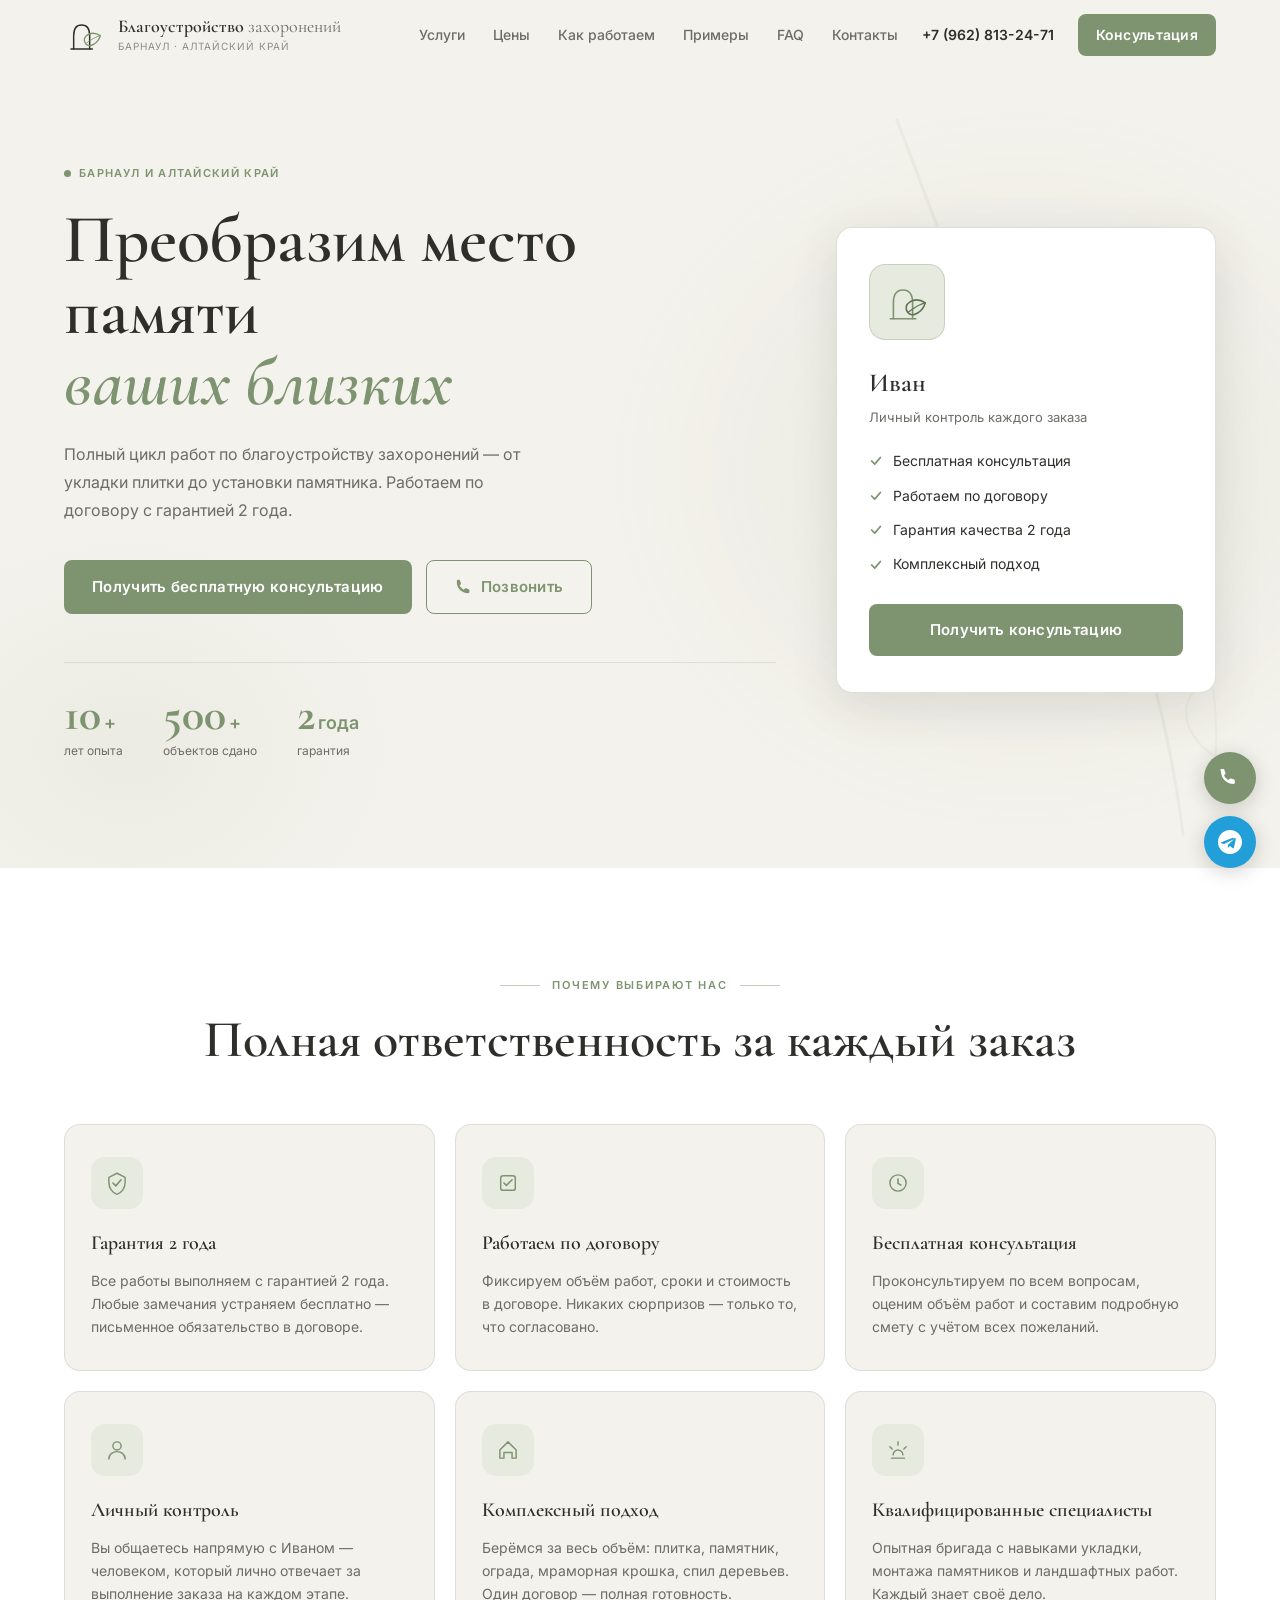
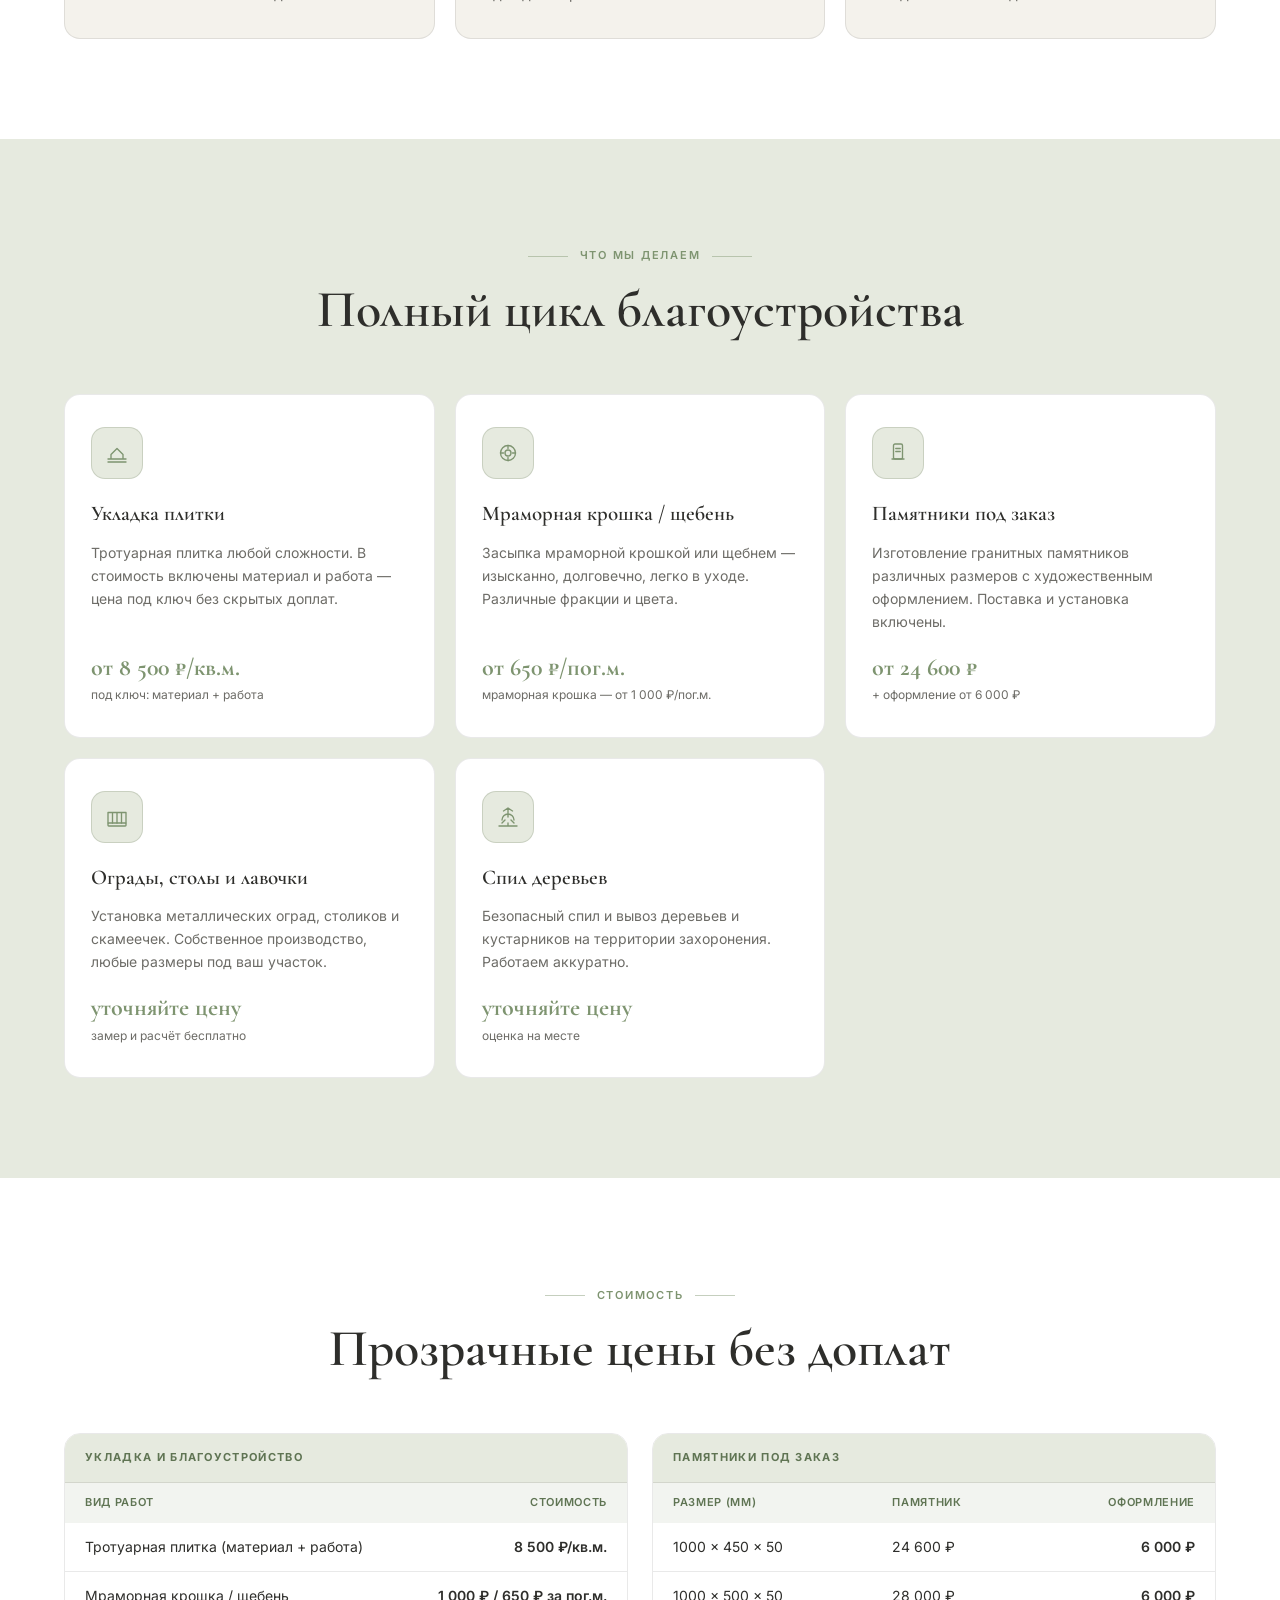
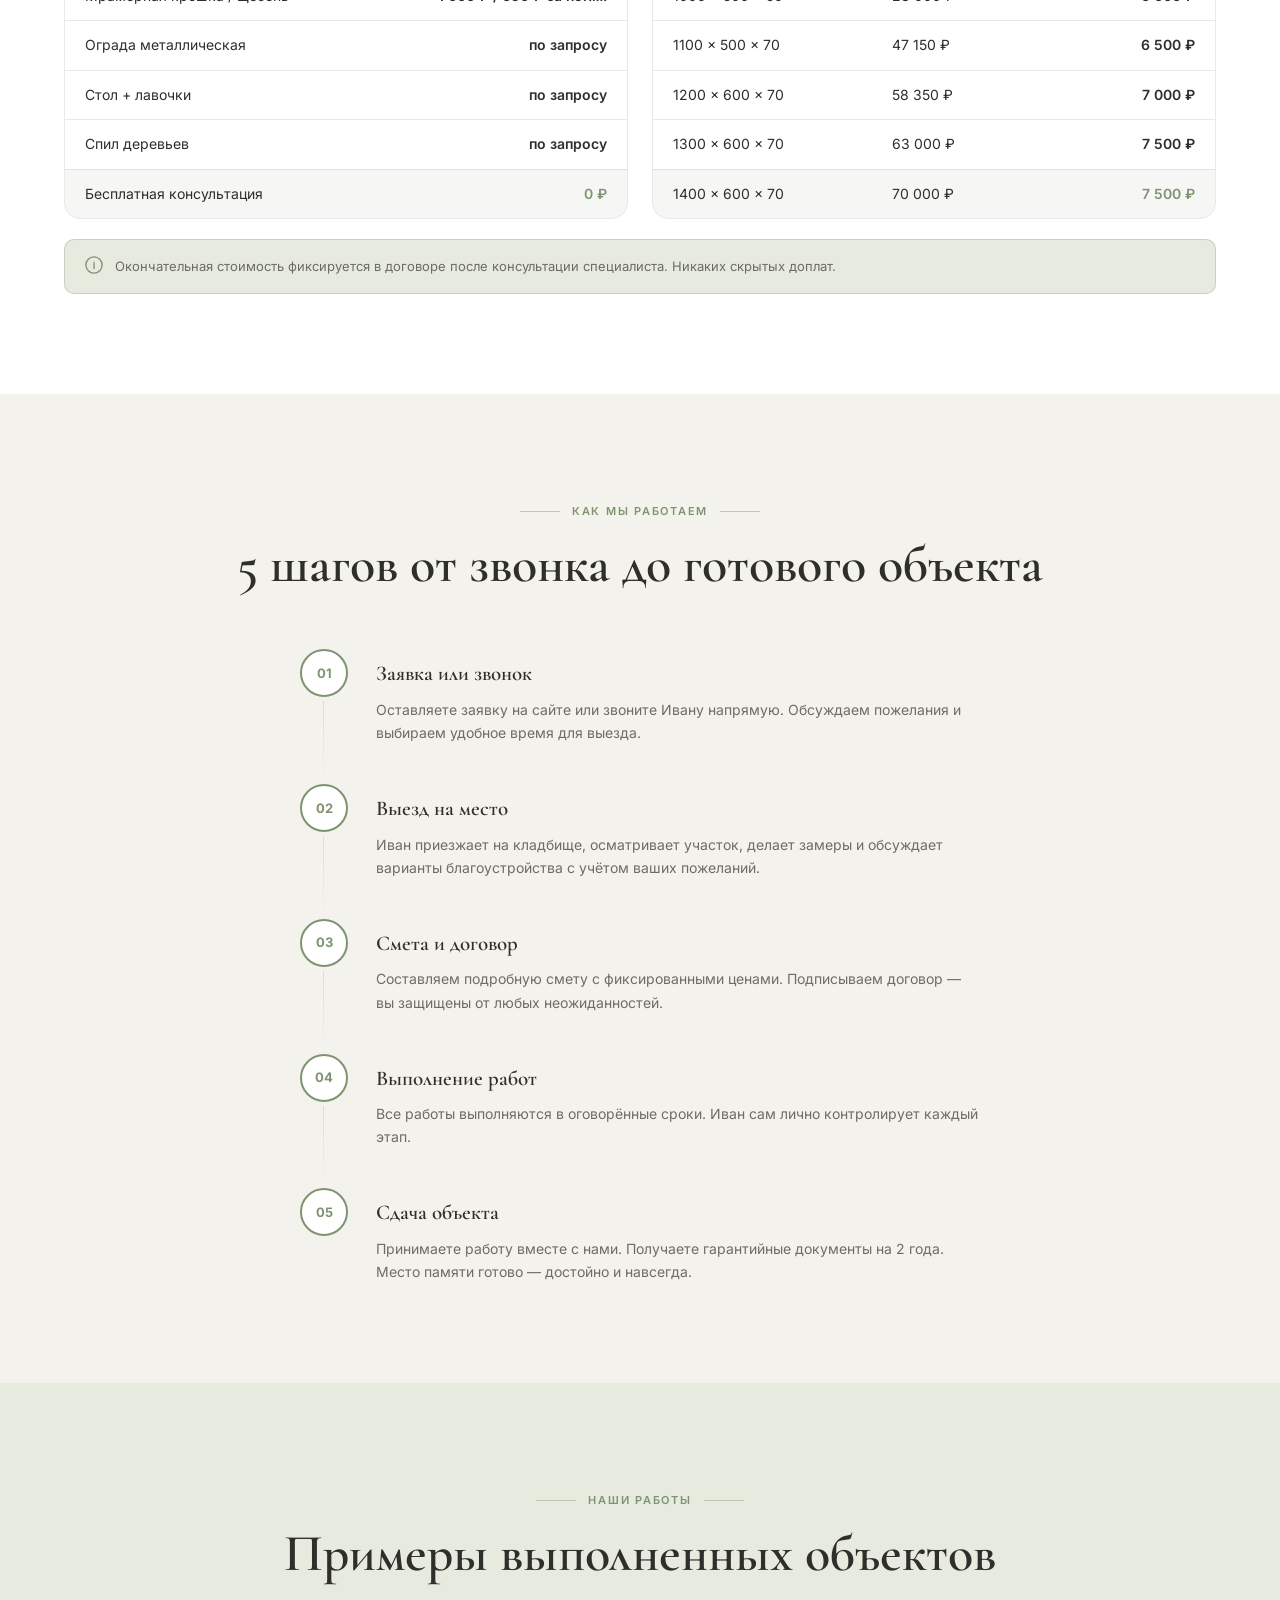
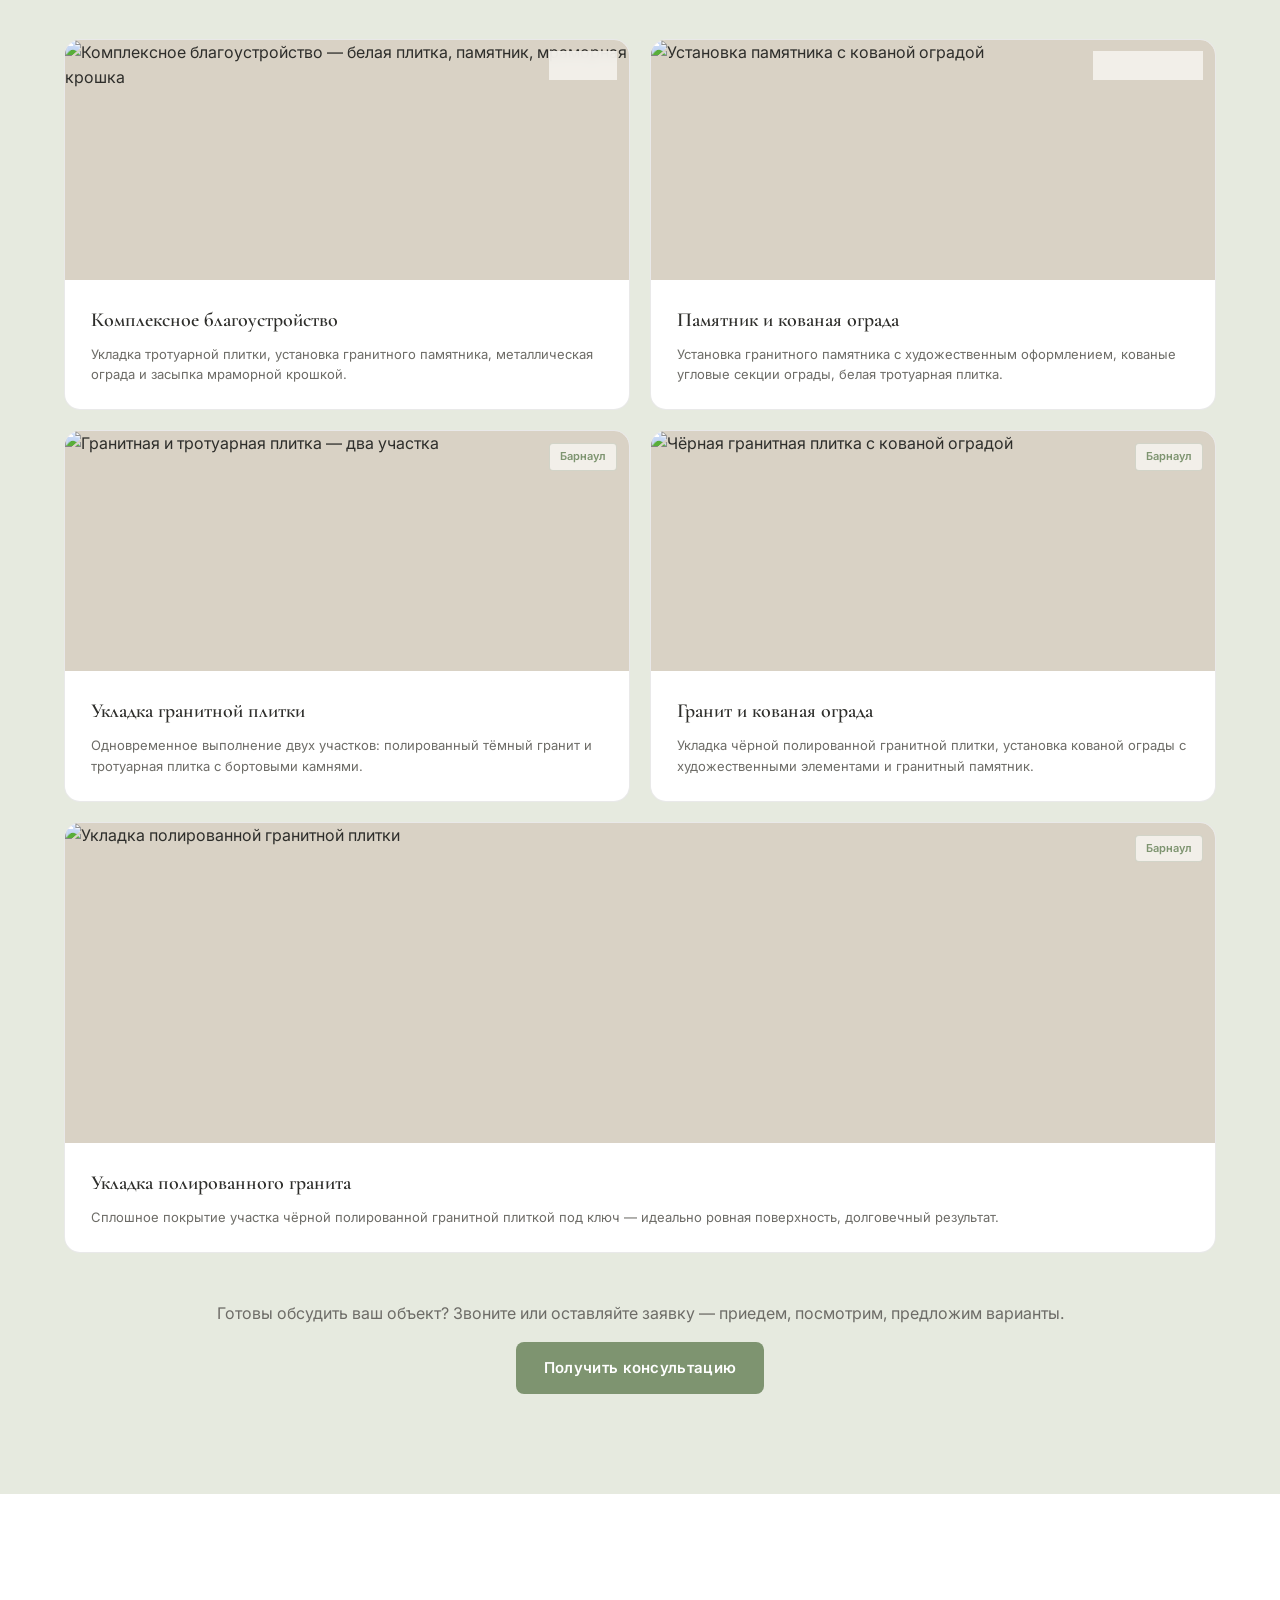
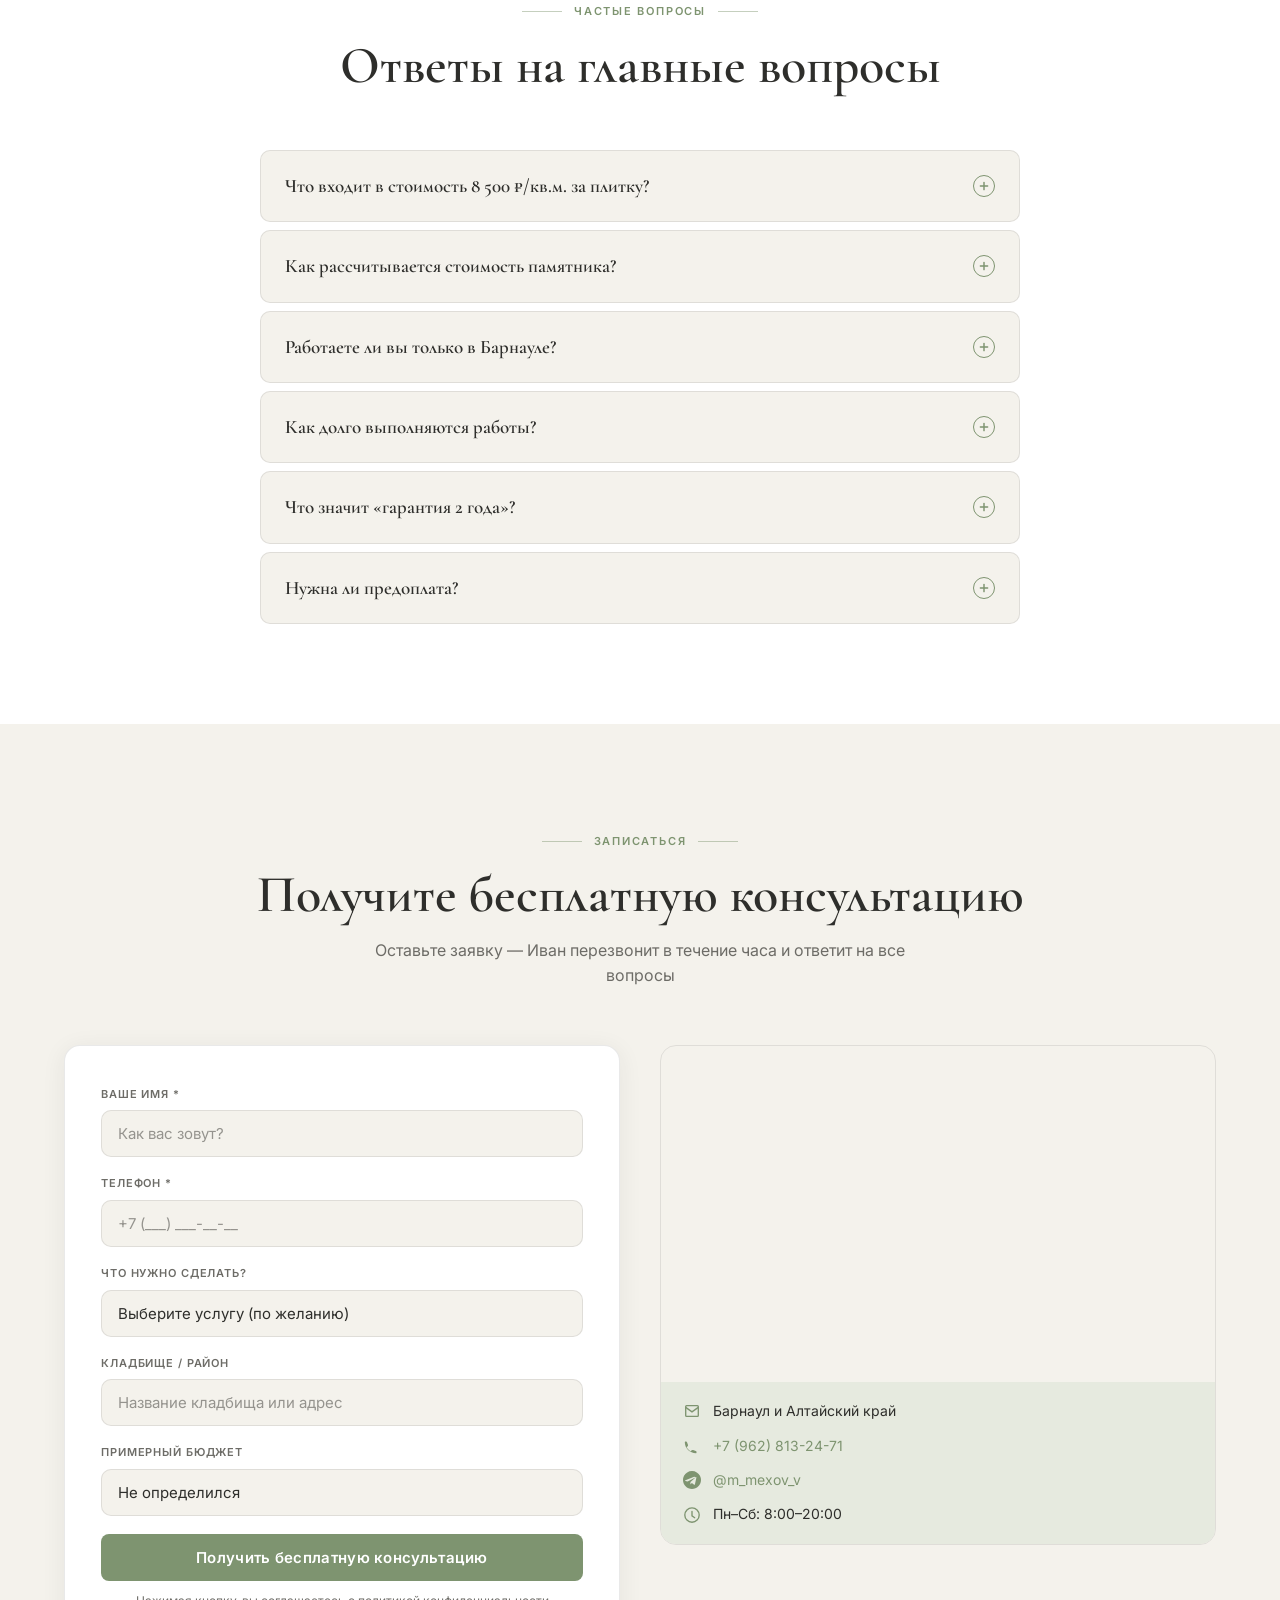
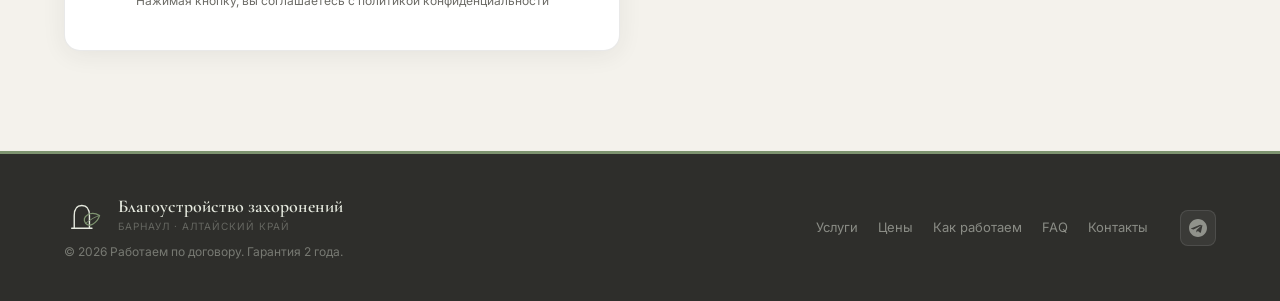
==== commit 910400a8: "works: 5 карточек с реальными фото (work1-5.jpg), последняя на всю ширину" ====
--- a/index.html
+++ b/index.html
@@ -360,42 +360,52 @@
     <div class="works__grid">
       <div class="work-card">
         <div class="work-card__img">
-          <img src="photo1.jpg" alt="Пример выполненной работы" loading="lazy">
+          <img src="work1.jpg" alt="Комплексное благоустройство — белая плитка, памятник, мраморная крошка" loading="lazy">
           <span class="work-card__tag">Барнаул</span>
         </div>
         <div class="work-card__body">
-          <div class="work-card__title">Благоустройство участка</div>
-          <p class="work-card__text">Комплексное благоустройство: укладка плитки, установка ограды, монтаж стола и лавочек.</p>
+          <div class="work-card__title">Комплексное благоустройство</div>
+          <p class="work-card__text">Укладка тротуарной плитки, установка гранитного памятника, металлическая ограда и засыпка мраморной крошкой.</p>
         </div>
       </div>
       <div class="work-card">
         <div class="work-card__img">
-          <img src="photo2.jpg" alt="Пример выполненной работы" loading="lazy">
-          <span class="work-card__tag">Барнаул</span>
+          <img src="work2.jpg" alt="Установка памятника с кованой оградой" loading="lazy">
+          <span class="work-card__tag">Алтайский край</span>
         </div>
         <div class="work-card__body">
-          <div class="work-card__title">Укладка тротуарной плитки</div>
-          <p class="work-card__text">Укладка тротуарной плитки под ключ — материал и работа включены в стоимость.</p>
+          <div class="work-card__title">Памятник и кованая ограда</div>
+          <p class="work-card__text">Установка гранитного памятника с художественным оформлением, кованые угловые секции ограды, белая тротуарная плитка.</p>
         </div>
       </div>
       <div class="work-card">
         <div class="work-card__img">
-          <img src="photo3.jpg" alt="Пример выполненной работы" loading="lazy">
-          <span class="work-card__tag">Алтайский край</span>
+          <img src="work3.jpg" alt="Гранитная и тротуарная плитка — два участка" loading="lazy">
+          <span class="work-card__tag">Барнаул</span>
         </div>
         <div class="work-card__body">
-          <div class="work-card__title">Установка памятника</div>
-          <p class="work-card__text">Изготовление и установка гранитного памятника с художественным оформлением.</p>
+          <div class="work-card__title">Укладка гранитной плитки</div>
+          <p class="work-card__text">Одновременное выполнение двух участков: полированный тёмный гранит и тротуарная плитка с бортовыми камнями.</p>
         </div>
       </div>
       <div class="work-card">
         <div class="work-card__img">
-          <img src="photo4.jpg" alt="Пример выполненной работы" loading="lazy">
+          <img src="work4.jpg" alt="Чёрная гранитная плитка с кованой оградой" loading="lazy">
           <span class="work-card__tag">Барнаул</span>
         </div>
         <div class="work-card__body">
-          <div class="work-card__title">Мраморная крошка и ограда</div>
-          <p class="work-card__text">Засыпка мраморной крошкой, установка металлической ограды и скамеечки.</p>
+          <div class="work-card__title">Гранит и кованая ограда</div>
+          <p class="work-card__text">Укладка чёрной полированной гранитной плитки, установка кованой ограды с художественными элементами и гранитный памятник.</p>
+        </div>
+      </div>
+      <div class="work-card work-card--wide">
+        <div class="work-card__img">
+          <img src="work5.jpg" alt="Укладка полированной гранитной плитки" loading="lazy">
+          <span class="work-card__tag">Барнаул</span>
+        </div>
+        <div class="work-card__body">
+          <div class="work-card__title">Укладка полированного гранита</div>
+          <p class="work-card__text">Сплошное покрытие участка чёрной полированной гранитной плиткой под ключ — идеально ровная поверхность, долговечный результат.</p>
         </div>
       </div>
     </div>
--- a/styles.css
+++ b/styles.css
@@ -544,6 +544,9 @@
   margin-bottom: 8px;
 }
 .work-card__text { font-size: 13px; color: var(--muted); line-height: 1.6; }
+.work-card--wide { grid-column: 1 / -1; }
+.work-card--wide .work-card__img { height: 320px; }
+
 .works__cta {
   text-align: center;
   display: flex;
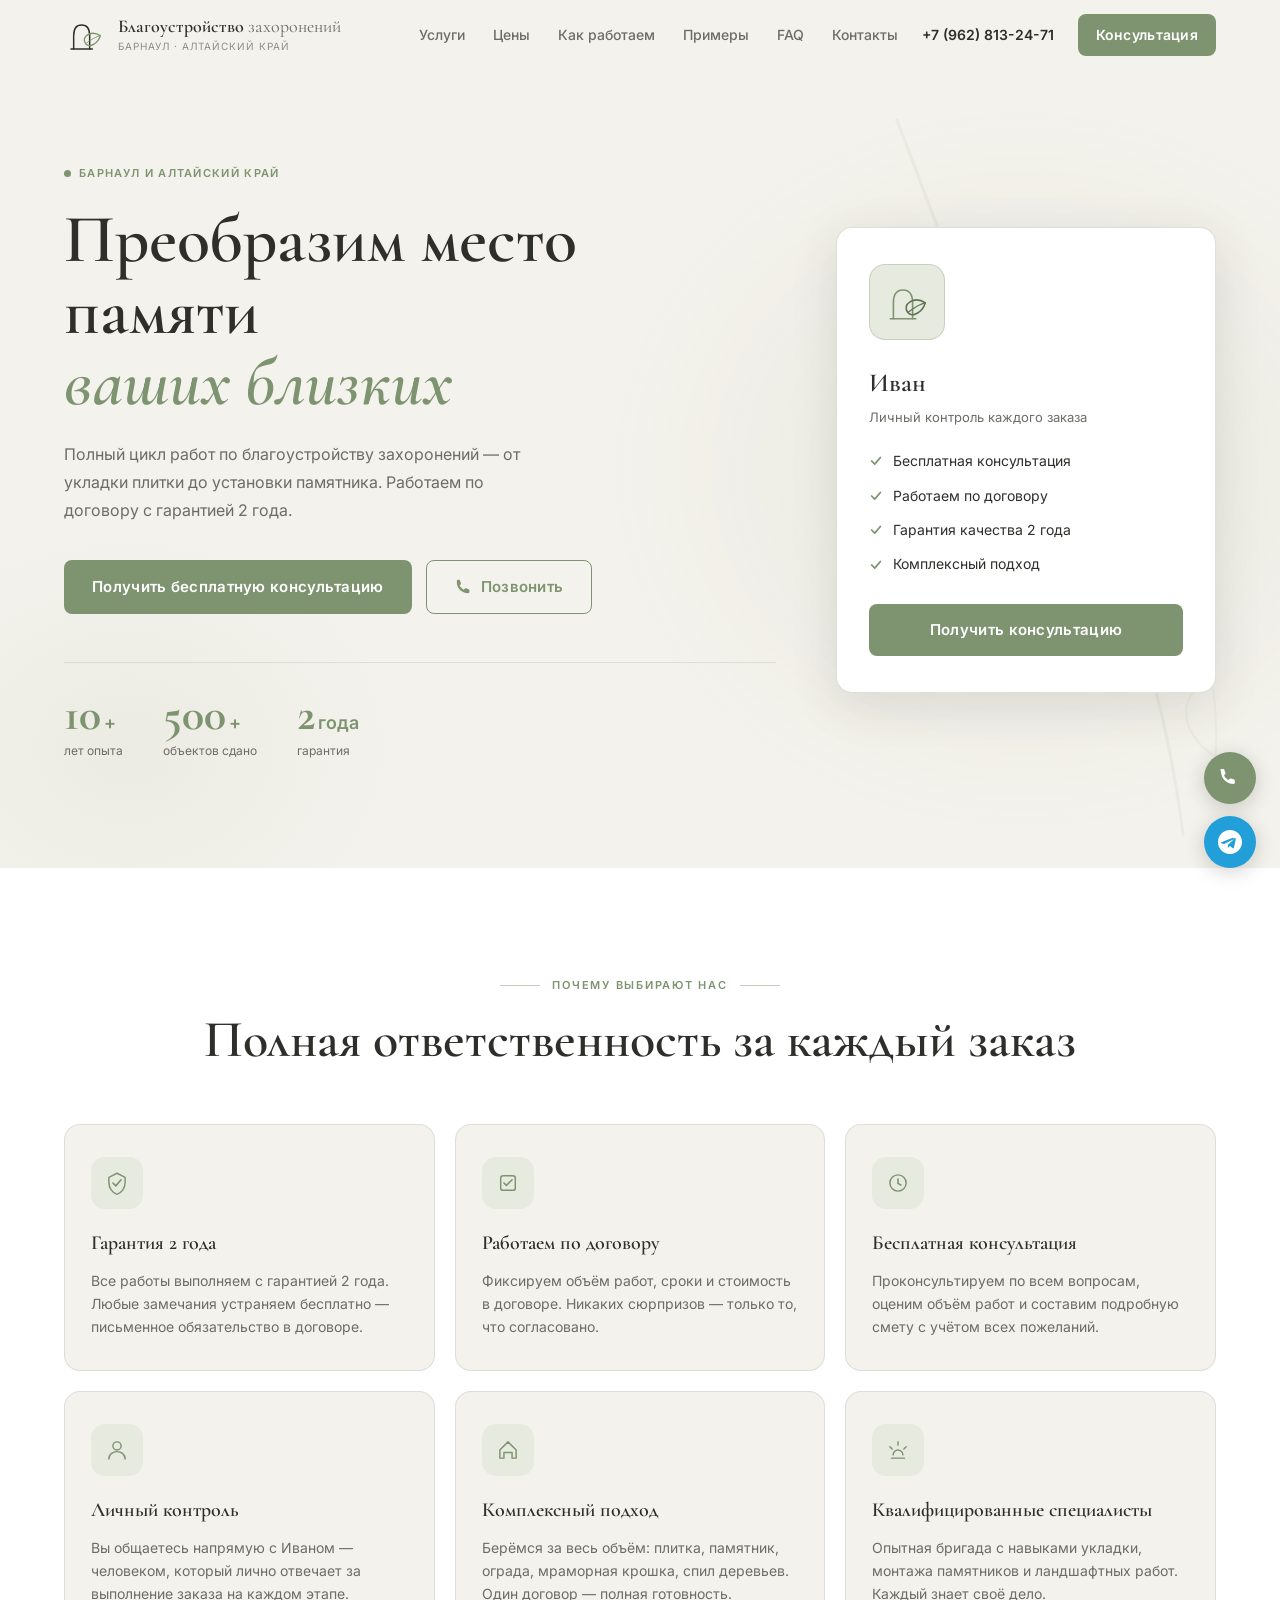
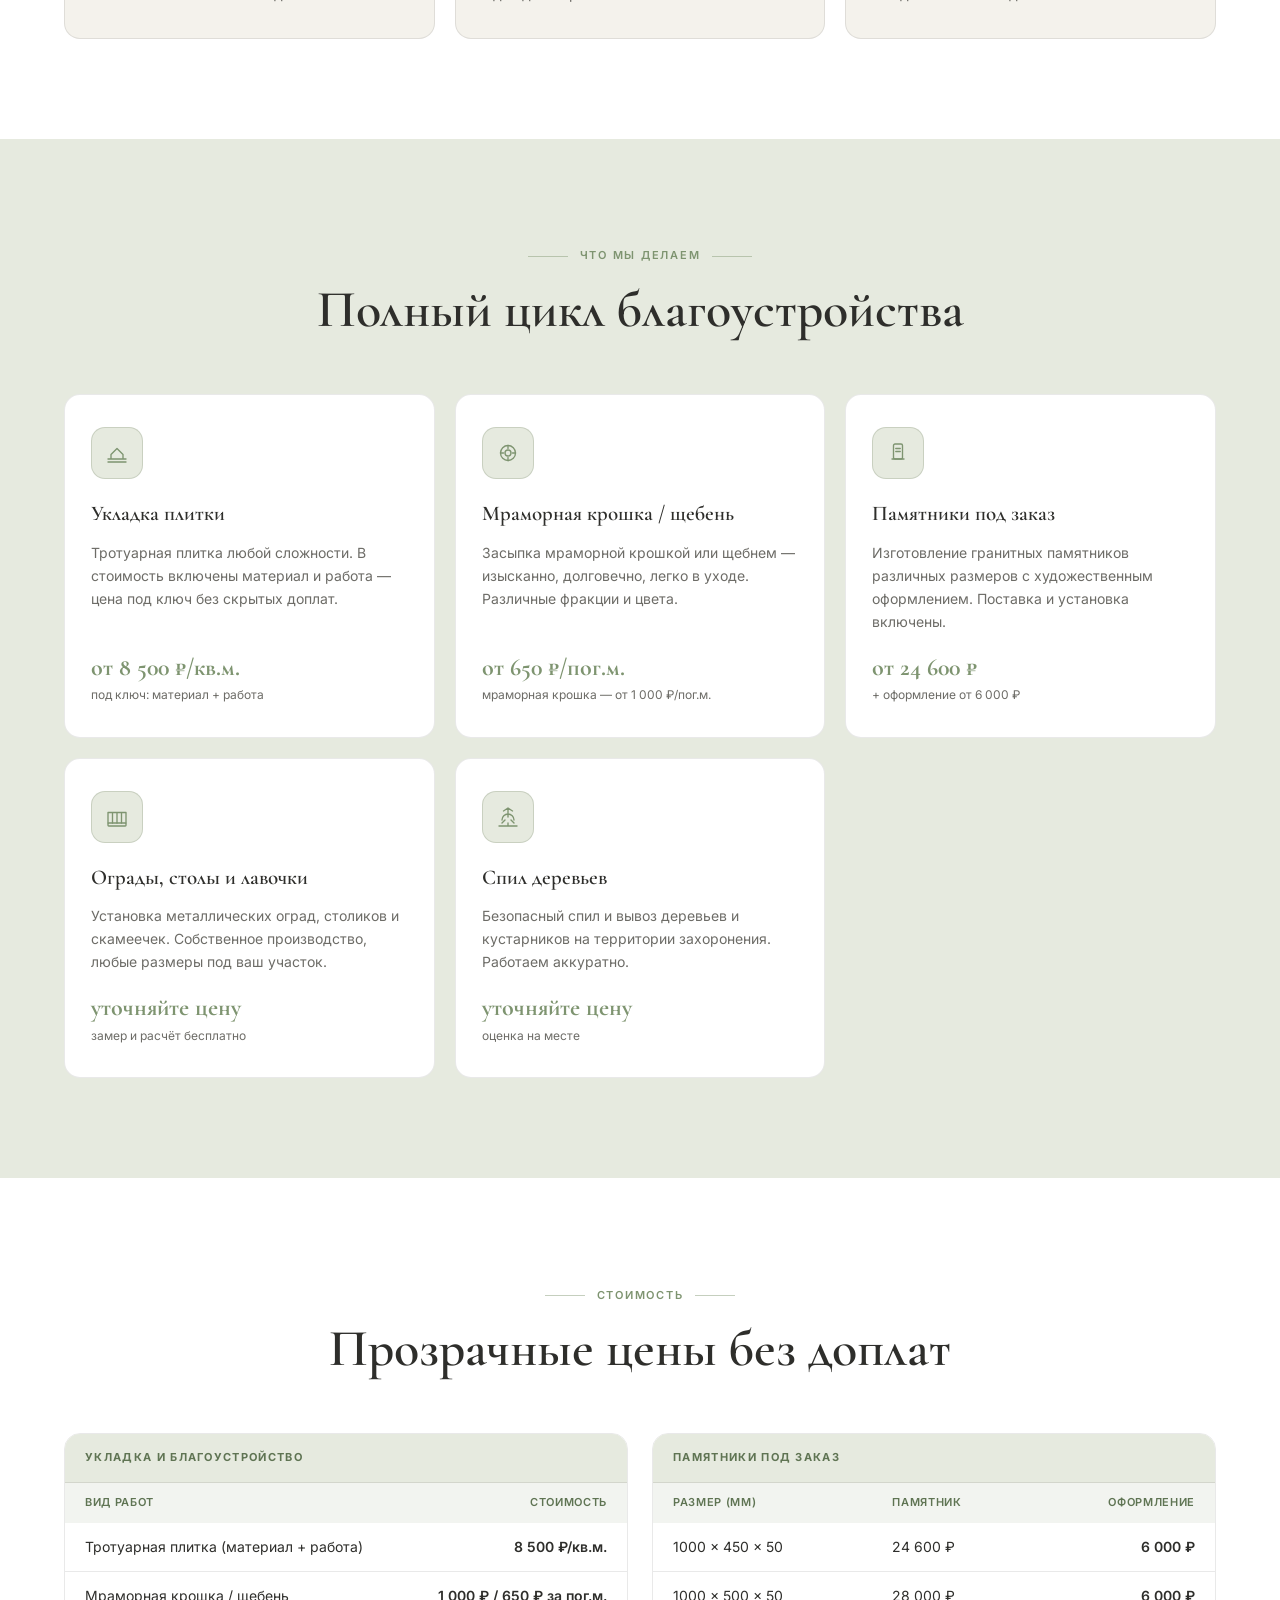
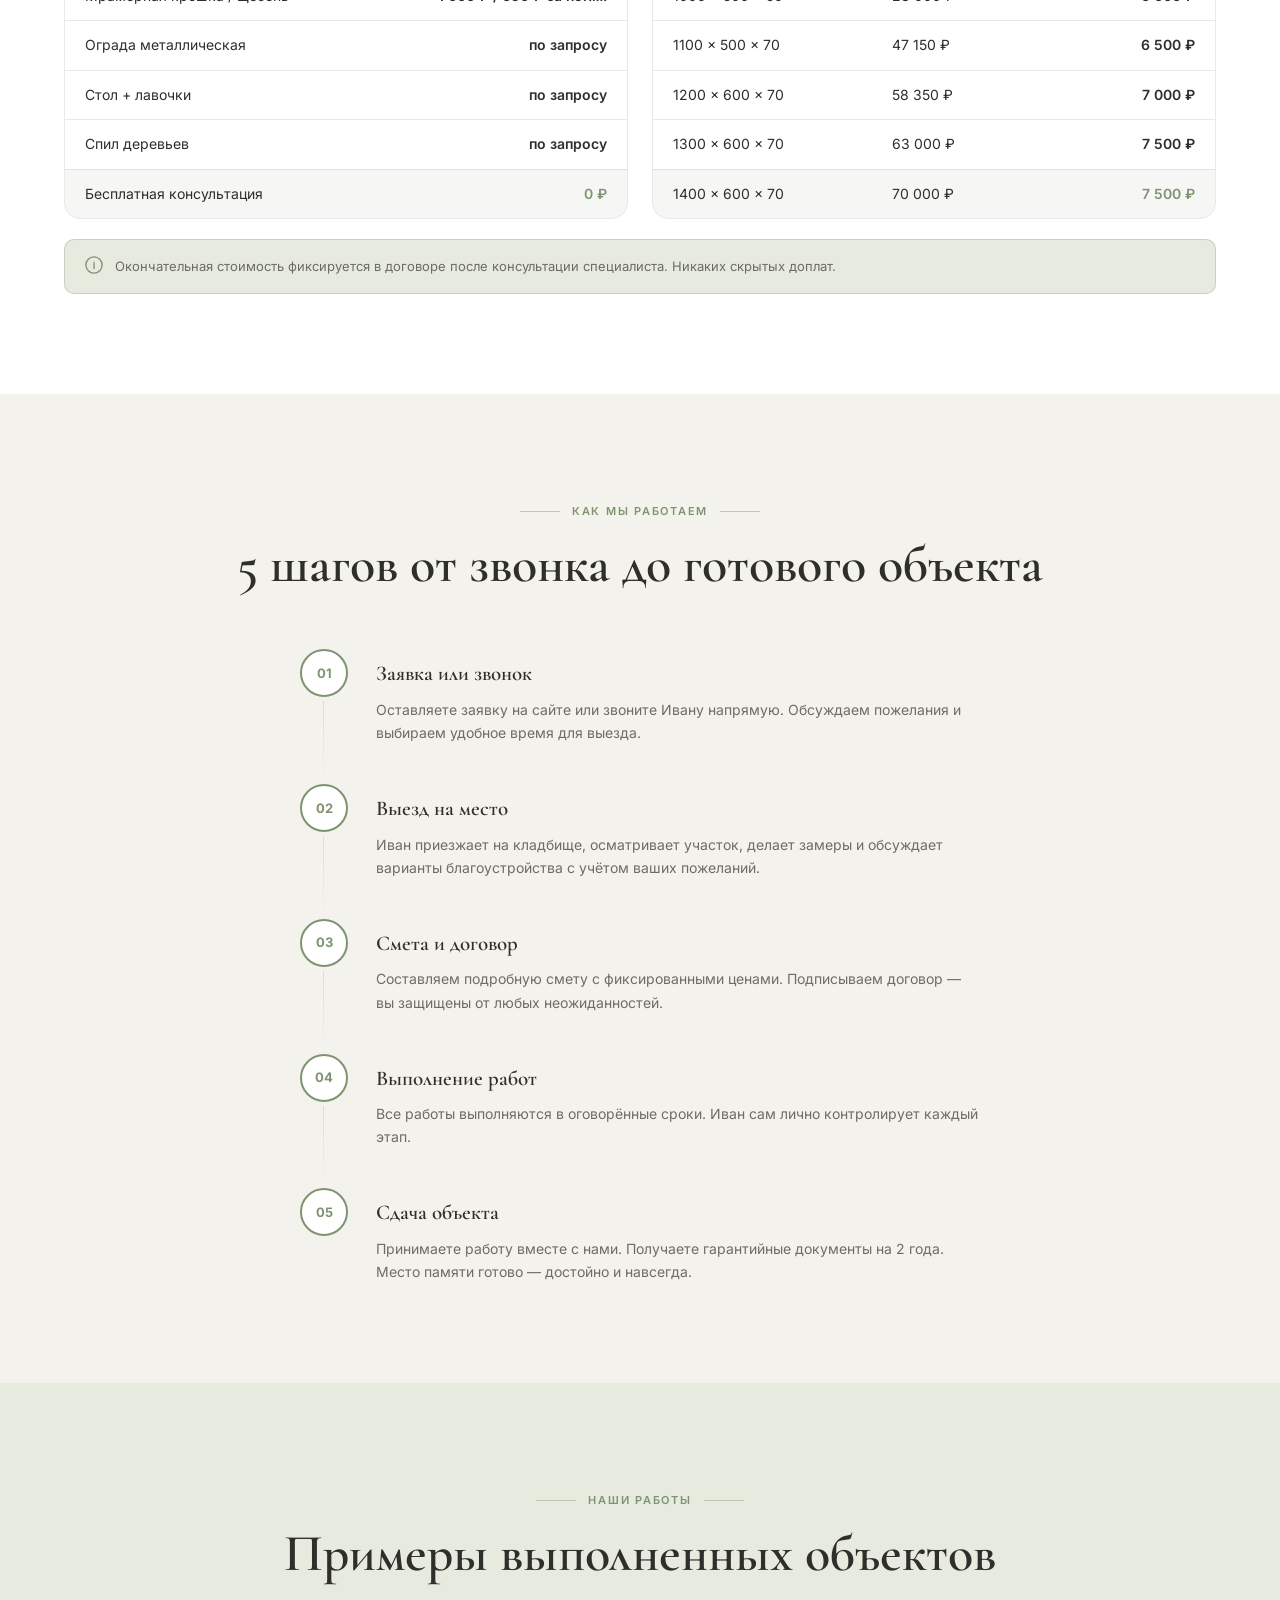
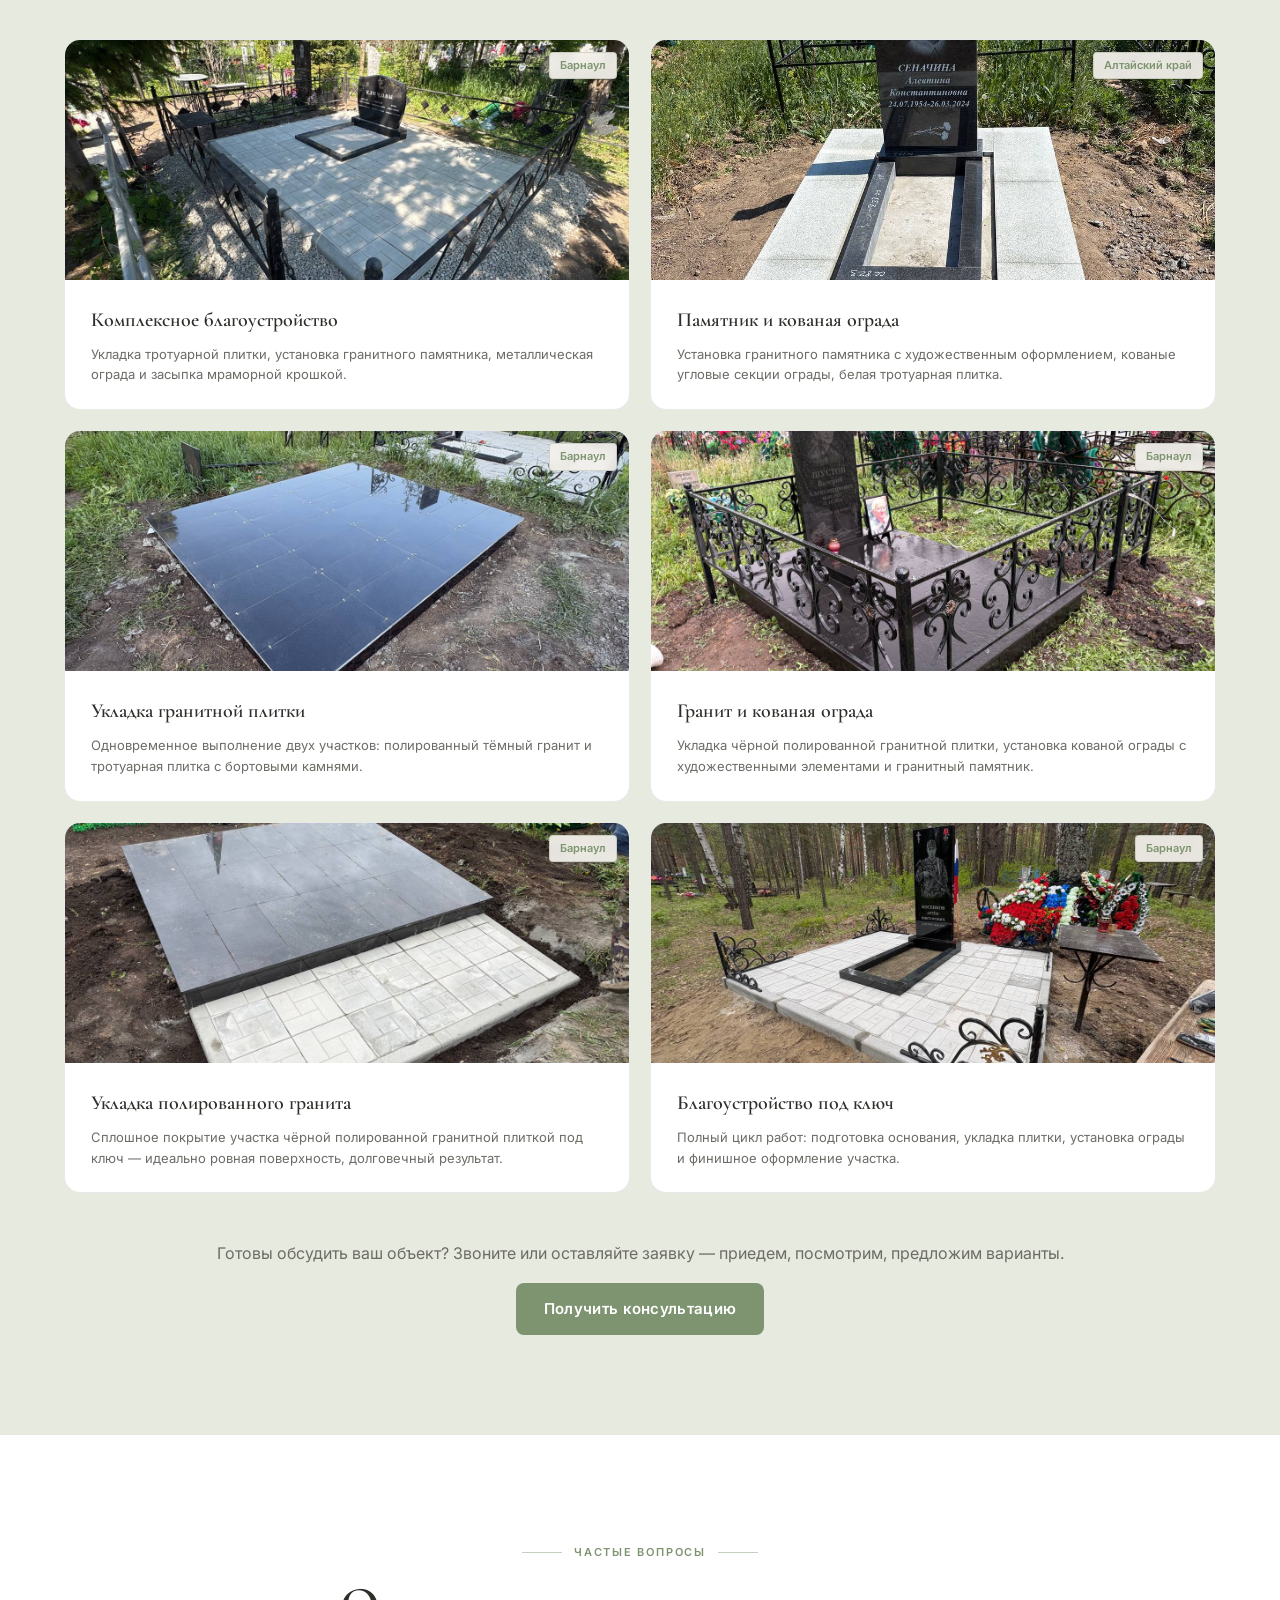
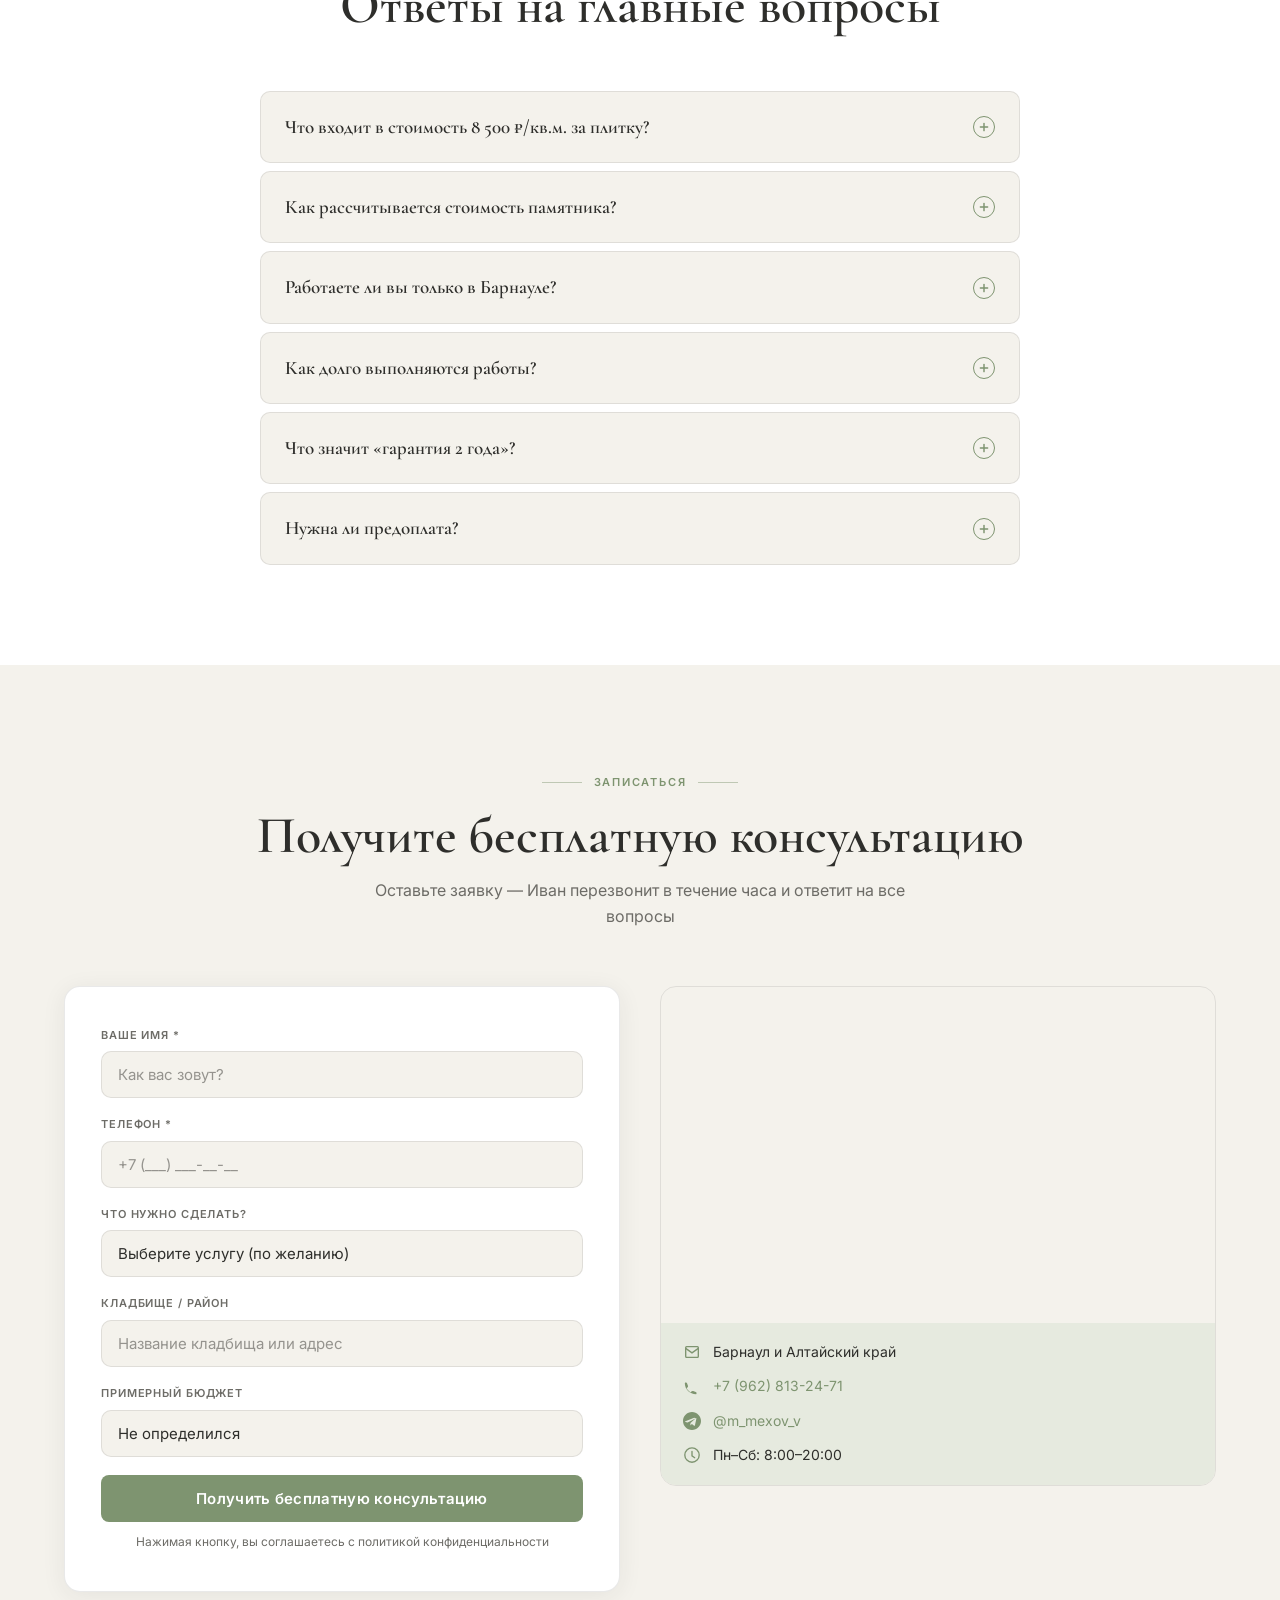
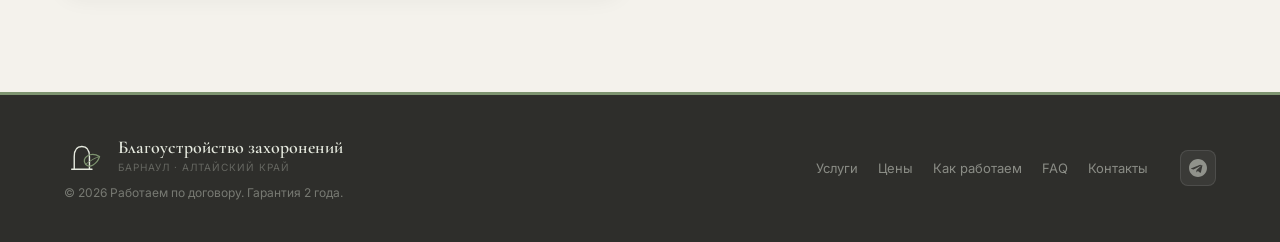
==== commit 12f502ed: "works: добавлены 6 реальных фото выполненных объектов" ====
--- a/index.html
+++ b/index.html
@@ -398,7 +398,7 @@
           <p class="work-card__text">Укладка чёрной полированной гранитной плитки, установка кованой ограды с художественными элементами и гранитный памятник.</p>
         </div>
       </div>
-      <div class="work-card work-card--wide">
+      <div class="work-card">
         <div class="work-card__img">
           <img src="work5.jpg" alt="Укладка полированной гранитной плитки" loading="lazy">
           <span class="work-card__tag">Барнаул</span>
@@ -406,6 +406,16 @@
         <div class="work-card__body">
           <div class="work-card__title">Укладка полированного гранита</div>
           <p class="work-card__text">Сплошное покрытие участка чёрной полированной гранитной плиткой под ключ — идеально ровная поверхность, долговечный результат.</p>
+        </div>
+      </div>
+      <div class="work-card">
+        <div class="work-card__img">
+          <img src="work6.jpg" alt="Пример выполненной работы" loading="lazy">
+          <span class="work-card__tag">Барнаул</span>
+        </div>
+        <div class="work-card__body">
+          <div class="work-card__title">Благоустройство под ключ</div>
+          <p class="work-card__text">Полный цикл работ: подготовка основания, укладка плитки, установка ограды и финишное оформление участка.</p>
         </div>
       </div>
     </div>
--- a/styles.css
+++ b/styles.css
@@ -544,8 +544,6 @@
   margin-bottom: 8px;
 }
 .work-card__text { font-size: 13px; color: var(--muted); line-height: 1.6; }
-.work-card--wide { grid-column: 1 / -1; }
-.work-card--wide .work-card__img { height: 320px; }
 
 .works__cta {
   text-align: center;
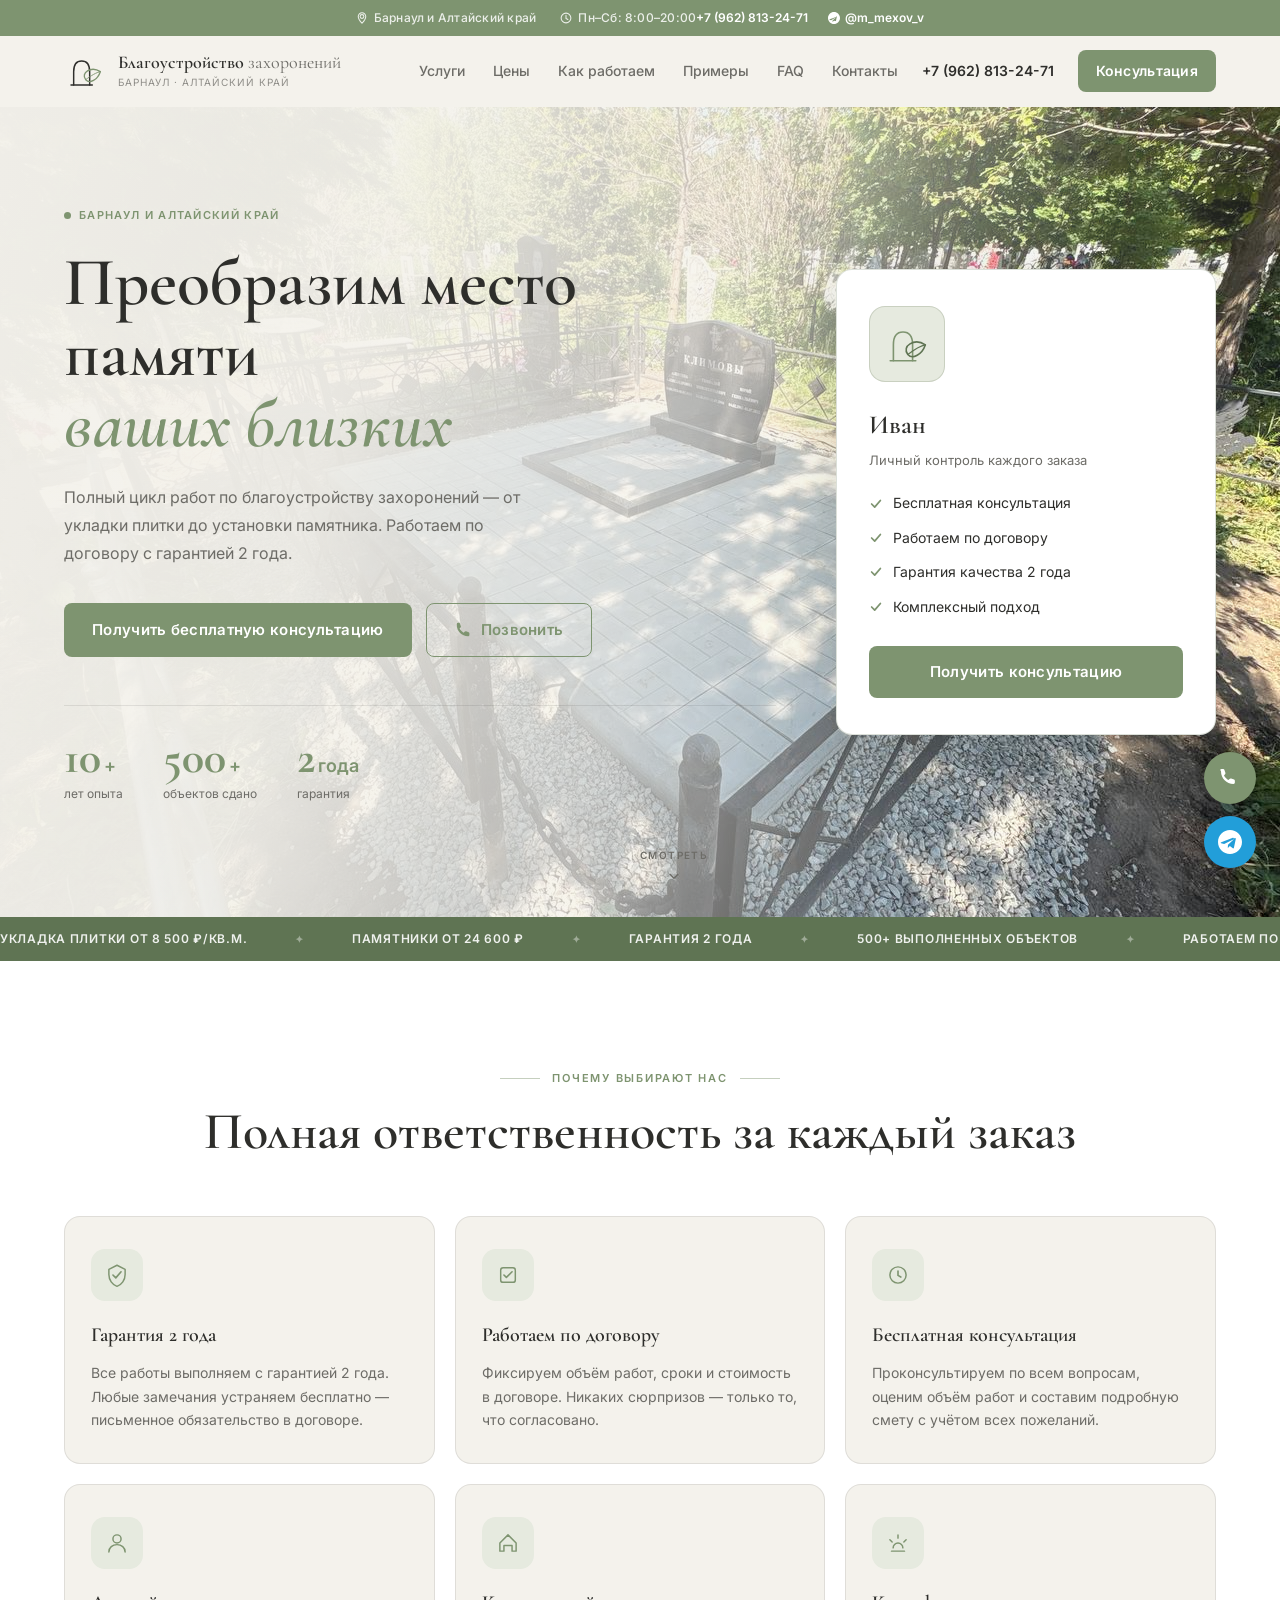
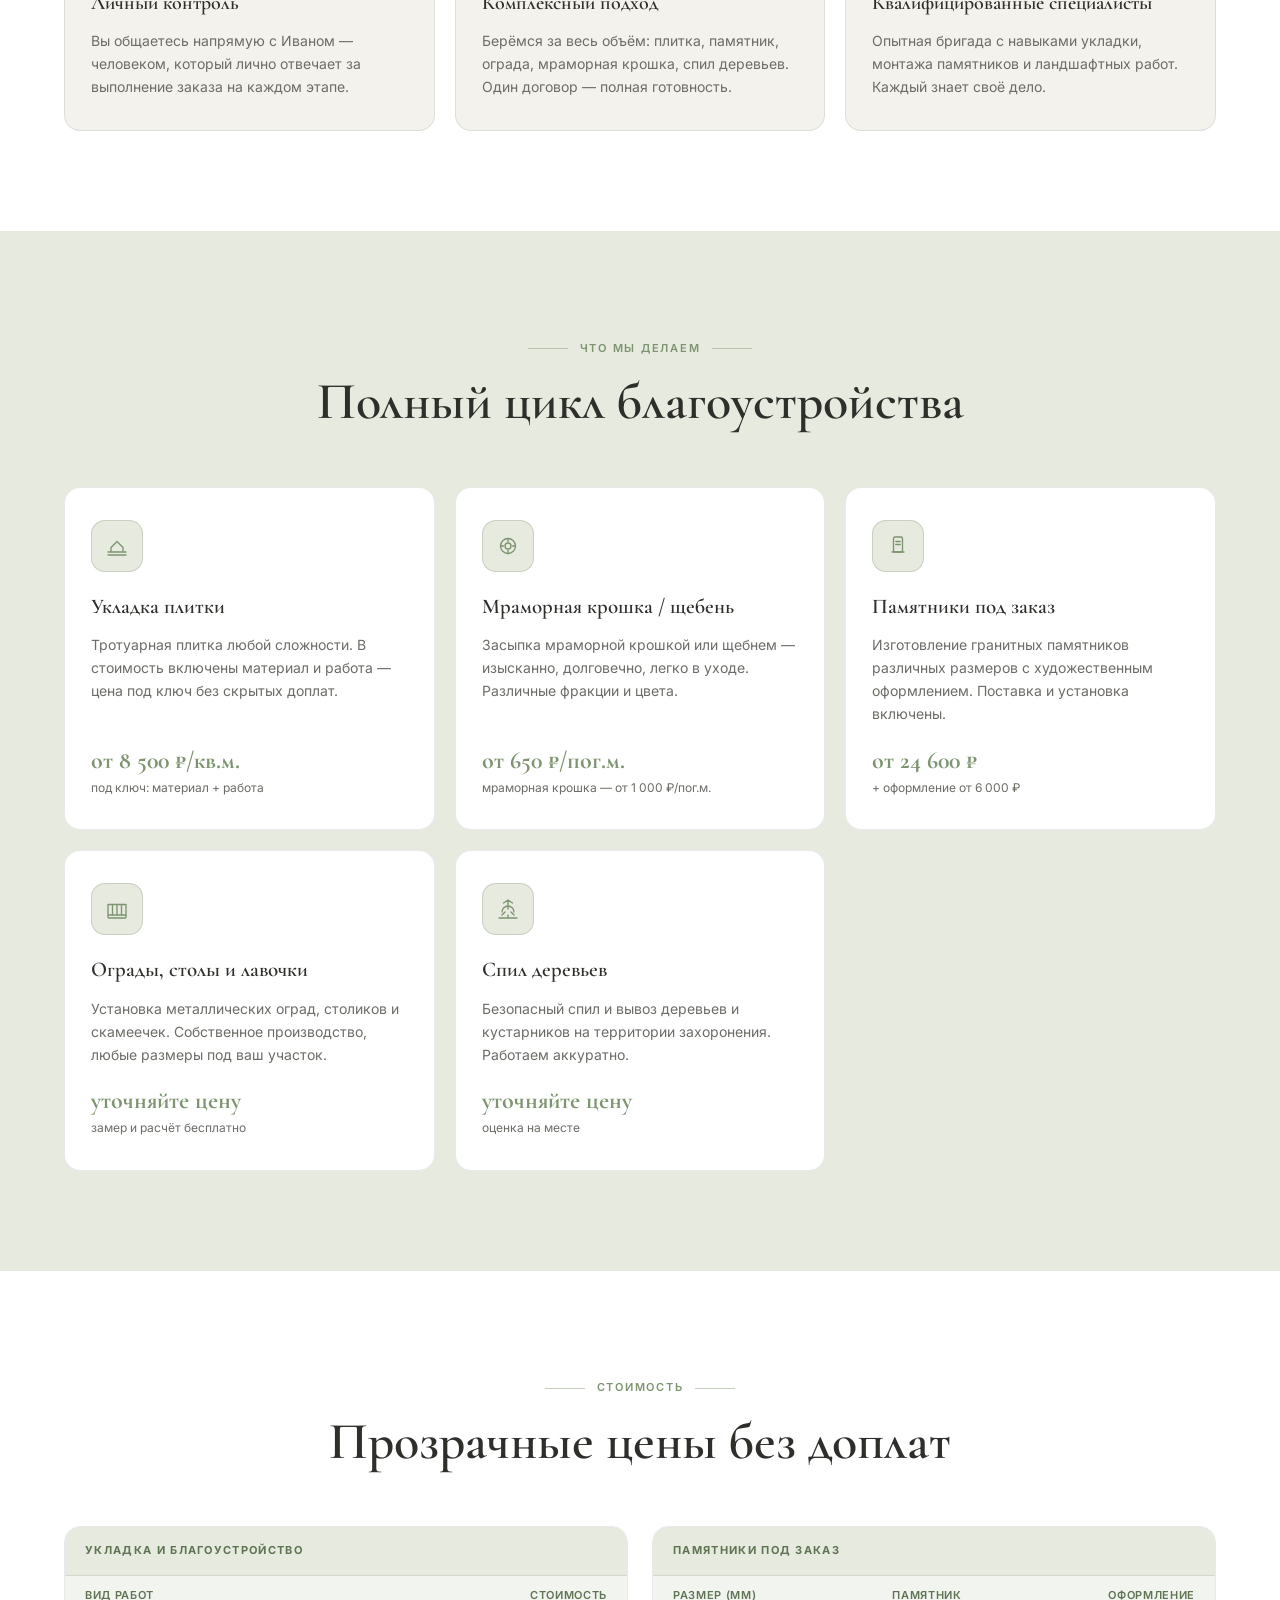
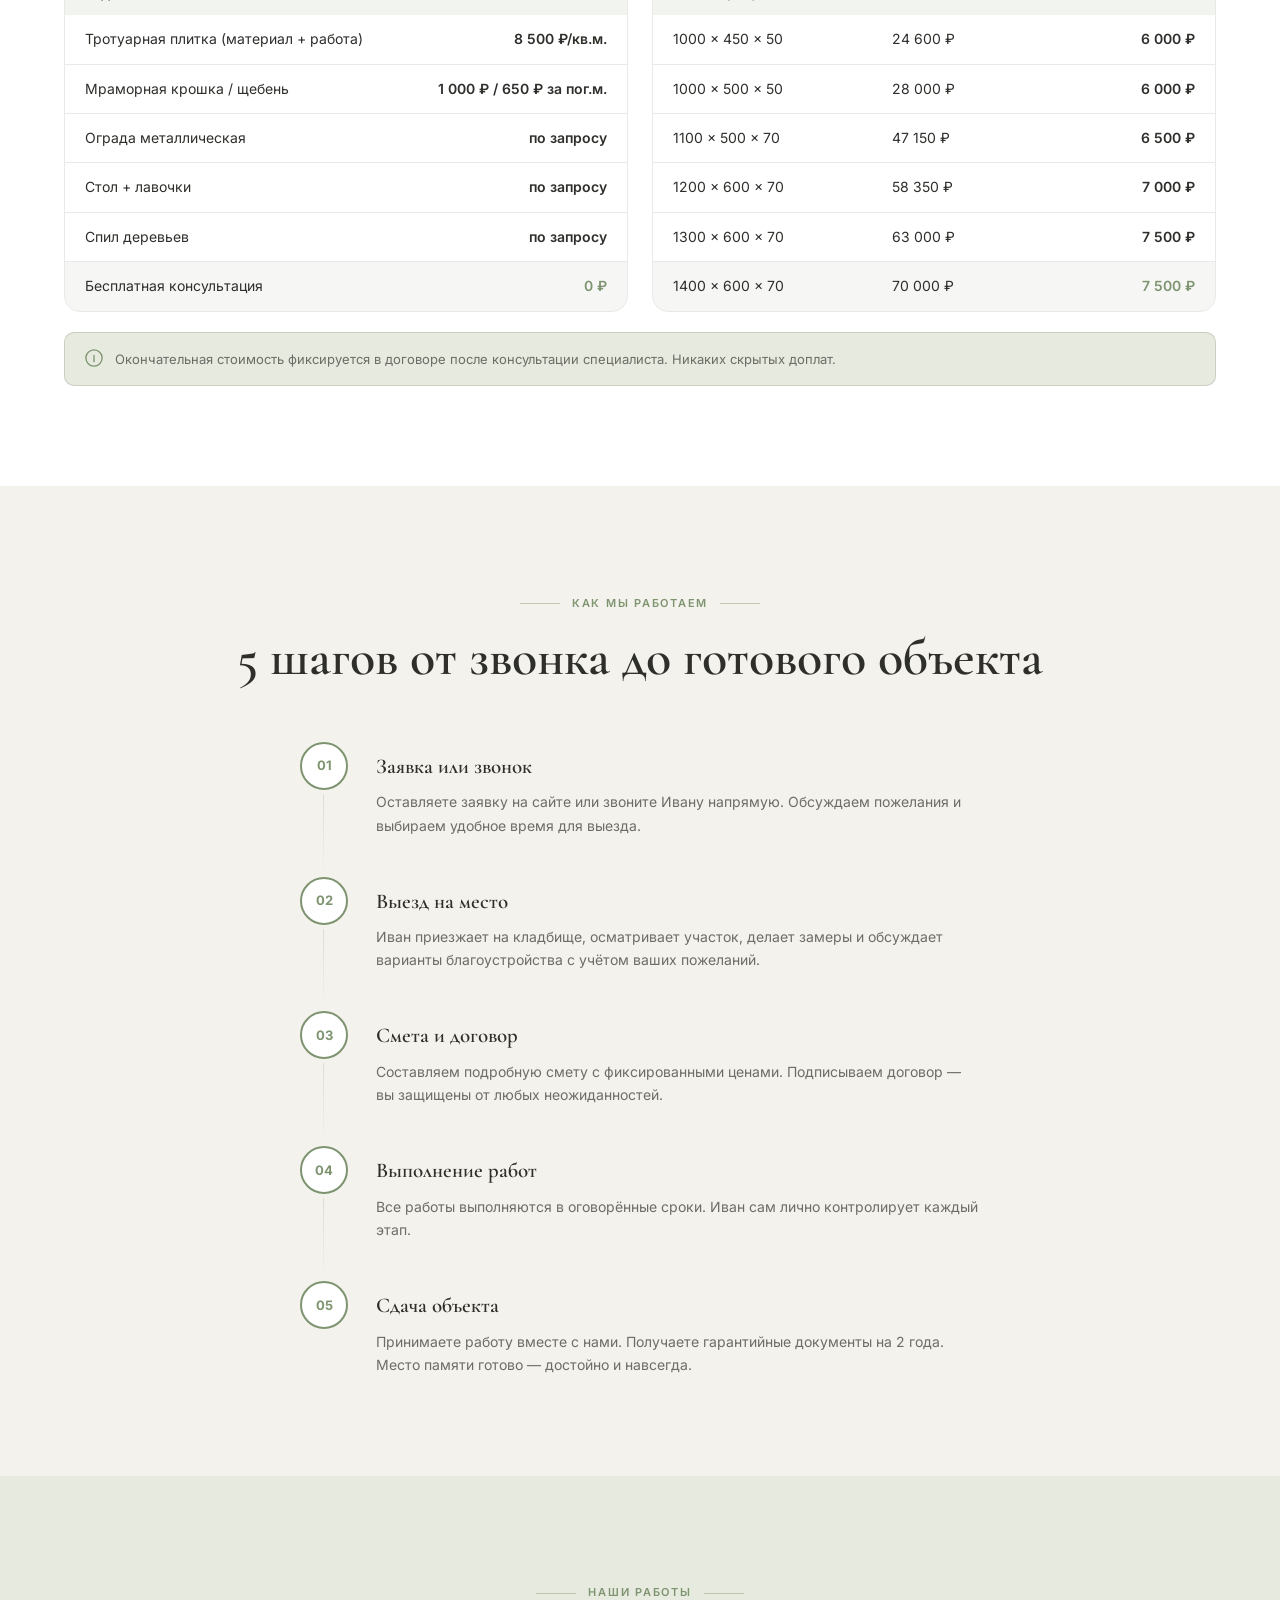
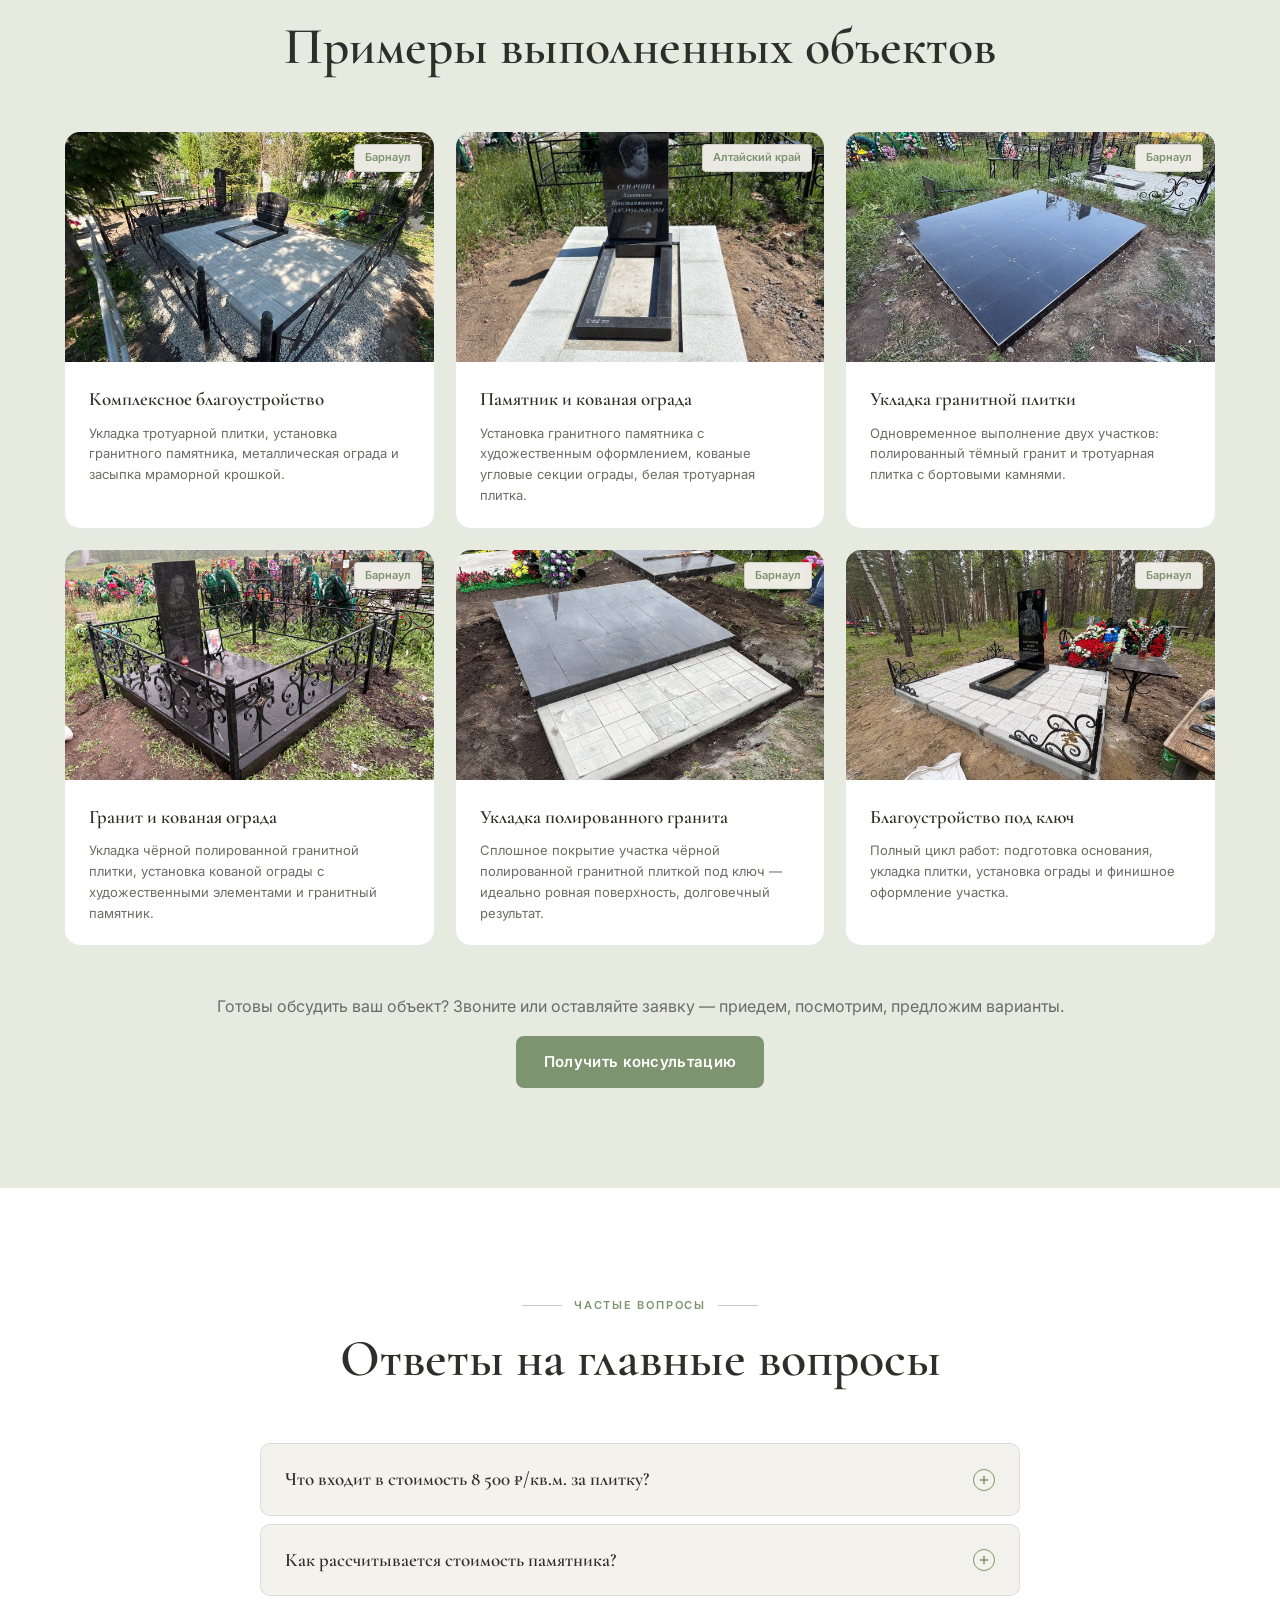
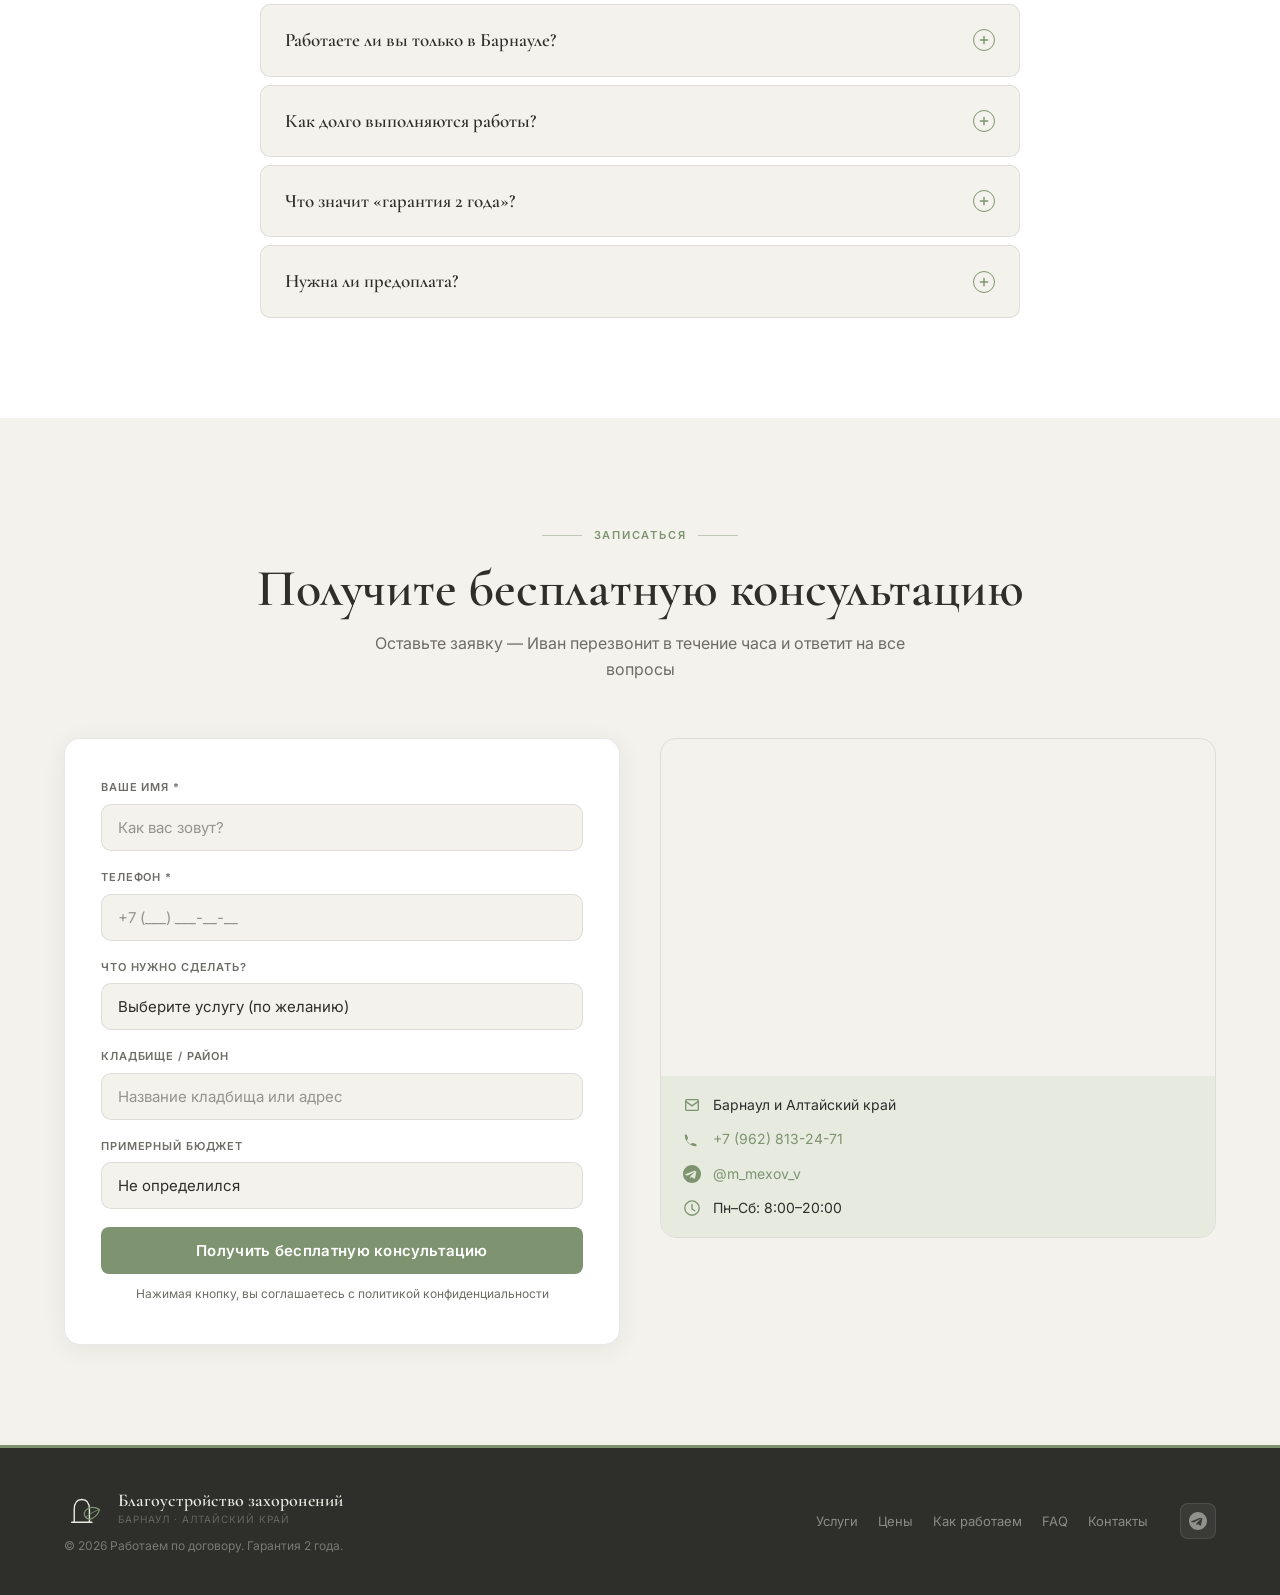
==== commit ab91fd79: "Full redesign: hero photo, animations, ticker, topbar, work card overlays" ====
--- a/index.html
+++ b/index.html
@@ -11,6 +11,29 @@
   <link rel="stylesheet" href="styles.css">
 </head>
 <body>
+
+<!-- ===== TOPBAR ===== -->
+<div class="topbar">
+  <div class="container topbar__inner">
+    <div class="topbar__meta">
+      <span class="topbar__item">
+        <svg viewBox="0 0 16 16" fill="none" width="12" height="12"><path d="M8 8.5a2.5 2.5 0 100-5 2.5 2.5 0 000 5z" stroke="currentColor" stroke-width="1.4"/><path d="M8 1C5.24 1 3 3.24 3 6c0 3.75 5 9 5 9s5-5.25 5-9c0-2.76-2.24-5-5-5z" stroke="currentColor" stroke-width="1.4"/></svg>
+        Барнаул и Алтайский край
+      </span>
+      <span class="topbar__item">
+        <svg viewBox="0 0 16 16" fill="none" width="12" height="12"><circle cx="8" cy="8" r="6.5" stroke="currentColor" stroke-width="1.4"/><path d="M8 4.5v4l2.5 1.5" stroke="currentColor" stroke-width="1.4" stroke-linecap="round"/></svg>
+        Пн–Сб: 8:00–20:00
+      </span>
+    </div>
+    <div class="topbar__contacts">
+      <a href="tel:+79628132471" class="topbar__link">+7 (962) 813-24-71</a>
+      <a href="https://t.me/m_mexov_v" class="topbar__link" target="_blank" rel="noopener">
+        <svg viewBox="0 0 16 16" fill="currentColor" width="12" height="12"><path d="M8 0C3.58 0 0 3.58 0 8s3.58 8 8 8 8-3.58 8-8-3.58-8-8-8zm3.96 5.46l-1.35 6.35c-.1.44-.36.55-.72.34l-2-.47-1.47 1.41c-.1.1-.2.2-.41.2l.14-2.06 3.76-3.39c.16-.14-.03-.22-.25-.08L4.07 11.08l-1.97-.62c-.43-.13-.44-.43.09-.64l7.73-2.98c.36-.13.68.09.04.62z"/></svg>
+        @m_mexov_v
+      </a>
+    </div>
+  </div>
+</div>
 
 <!-- ===== HEADER ===== -->
 <header class="header" id="header">
@@ -47,29 +70,17 @@
 
 <!-- ===== HERO ===== -->
 <section class="hero" id="hero">
-  <div class="hero__bg"></div>
-  <div class="hero__botanical" aria-hidden="true">
-    <svg viewBox="0 0 400 500" fill="none" preserveAspectRatio="xMidYMid slice">
-      <path d="M320 480 C310 400 290 340 270 290 C250 240 225 210 200 170 C175 130 160 80 140 30" stroke="#5F7453" stroke-width="2" fill="none"/>
-      <path d="M270 290 C255 270 265 245 290 245 C283 265 272 284 270 290Z" stroke="#7E9470" stroke-width="1.5" fill="none"/>
-      <path d="M270 290 C278 272 288 256 290 245" stroke="#7E9470" stroke-width="1" fill="none"/>
-      <path d="M310 370 C288 355 285 330 308 322 C310 343 310 360 310 370Z" stroke="#5F7453" stroke-width="1.5" fill="none"/>
-      <path d="M310 370 C304 350 306 332 308 322" stroke="#5F7453" stroke-width="1" fill="none"/>
-      <path d="M225 210 C208 196 212 172 230 167 C228 185 226 202 225 210Z" stroke="#7E9470" stroke-width="1.5" fill="none"/>
-      <path d="M225 210 C221 192 225 174 230 167" stroke="#7E9470" stroke-width="1" fill="none"/>
-      <path d="M253 255 C270 240 290 250 288 268 C272 270 257 264 253 255Z" stroke="#5F7453" stroke-width="1.5" fill="none"/>
-      <path d="M200 170 C183 155 185 130 204 124 C203 143 201 160 200 170Z" stroke="#7E9470" stroke-width="1.5" fill="none"/>
-      <path d="M200 170 C196 152 198 135 204 124" stroke="#7E9470" stroke-width="1" fill="none"/>
-      <path d="M340 430 C318 416 314 390 338 382 C341 403 341 422 340 430Z" stroke="#7E9470" stroke-width="1.5" fill="none"/>
-    </svg>
-  </div>
+  <div class="hero__photo">
+    <img src="work1.jpg" alt="Пример выполненной работы по благоустройству захоронения">
+  </div>
+  <div class="hero__overlay"></div>
   <div class="container hero__inner">
     <div class="hero__content">
       <div class="hero__badge">Барнаул и Алтайский край</div>
       <h1 class="hero__title">Преобразим место памяти<br><em>ваших близких</em></h1>
       <p class="hero__sub">Полный цикл работ по благоустройству захоронений — от укладки плитки до установки памятника. Работаем по договору с гарантией 2 года.</p>
       <div class="hero__cta">
-        <a href="#contact" class="btn btn--accent">Получить бесплатную консультацию</a>
+        <a href="#contact" class="btn btn--accent btn--pulse">Получить бесплатную консультацию</a>
         <a href="tel:+79628132471" class="btn btn--ghost">
           <svg viewBox="0 0 20 20" fill="none" width="18" height="18"><path d="M2 3.5A1.5 1.5 0 013.5 2h.878c.486 0 .916.308 1.079.768l1.046 2.98a1.5 1.5 0 01-.342 1.574L5.07 8.43C6.2 10.42 7.58 11.8 9.57 12.93l1.108-1.09a1.5 1.5 0 011.574-.343l2.98 1.046c.46.162.768.593.768 1.079V15.5A1.5 1.5 0 0114.5 17C7.596 17 2 11.404 2 4.5V3.5z" fill="currentColor"/></svg>
           Позвонить
@@ -124,72 +135,96 @@
       </div>
     </div>
   </div>
-</section>
+  <a href="#about" class="hero__scroll-hint" aria-label="Прокрутить вниз">
+    <span>Смотреть</span>
+    <svg viewBox="0 0 24 24" fill="none" width="18" height="18"><path d="M7 10l5 5 5-5" stroke="currentColor" stroke-width="2" stroke-linecap="round" stroke-linejoin="round"/></svg>
+  </a>
+</section>
+
+<!-- ===== TICKER ===== -->
+<div class="ticker-strip" aria-hidden="true">
+  <div class="ticker__track">
+    <span>Укладка плитки от 8 500 ₽/кв.м.</span>
+    <span class="ticker__sep">✦</span>
+    <span>Памятники от 24 600 ₽</span>
+    <span class="ticker__sep">✦</span>
+    <span>Гарантия 2 года</span>
+    <span class="ticker__sep">✦</span>
+    <span>500+ выполненных объектов</span>
+    <span class="ticker__sep">✦</span>
+    <span>Работаем по договору</span>
+    <span class="ticker__sep">✦</span>
+    <span>Барнаул и Алтайский край</span>
+    <span class="ticker__sep">✦</span>
+    <span>Мраморная крошка от 650 ₽/пог.м.</span>
+    <span class="ticker__sep">✦</span>
+    <span>Бесплатная консультация</span>
+    <span class="ticker__sep">✦</span>
+    <span>Укладка плитки от 8 500 ₽/кв.м.</span>
+    <span class="ticker__sep">✦</span>
+    <span>Памятники от 24 600 ₽</span>
+    <span class="ticker__sep">✦</span>
+    <span>Гарантия 2 года</span>
+    <span class="ticker__sep">✦</span>
+    <span>500+ выполненных объектов</span>
+    <span class="ticker__sep">✦</span>
+    <span>Работаем по договору</span>
+    <span class="ticker__sep">✦</span>
+    <span>Барнаул и Алтайский край</span>
+    <span class="ticker__sep">✦</span>
+    <span>Мраморная крошка от 650 ₽/пог.м.</span>
+    <span class="ticker__sep">✦</span>
+    <span>Бесплатная консультация</span>
+    <span class="ticker__sep">✦</span>
+  </div>
+</div>
 
 <!-- ===== ПРЕИМУЩЕСТВА ===== -->
 <section class="advantages" id="about">
   <div class="container">
-    <div class="section-head">
+    <div class="section-head reveal">
       <div class="section-label">Почему выбирают нас</div>
       <h2 class="section-title">Полная ответственность за каждый заказ</h2>
     </div>
     <div class="advantages__grid">
       <div class="adv">
         <div class="adv__icon">
-          <svg viewBox="0 0 32 32" fill="none" width="26" height="26">
-            <path d="M16 4L6 9v6.5c0 6.5 4.2 12.6 10 14.5 5.8-1.9 10-8 10-14.5V9L16 4z" stroke="#7E9470" stroke-width="1.8" stroke-linejoin="round"/>
-            <path d="M11 16l3.5 3.5L21 12" stroke="#7E9470" stroke-width="2" stroke-linecap="round" stroke-linejoin="round"/>
-          </svg>
+          <svg viewBox="0 0 32 32" fill="none" width="26" height="26"><path d="M16 4L6 9v6.5c0 6.5 4.2 12.6 10 14.5 5.8-1.9 10-8 10-14.5V9L16 4z" stroke="#7E9470" stroke-width="1.8" stroke-linejoin="round"/><path d="M11 16l3.5 3.5L21 12" stroke="#7E9470" stroke-width="2" stroke-linecap="round" stroke-linejoin="round"/></svg>
         </div>
         <h3 class="adv__title">Гарантия 2 года</h3>
         <p class="adv__text">Все работы выполняем с гарантией 2 года. Любые замечания устраняем бесплатно — письменное обязательство в договоре.</p>
       </div>
       <div class="adv">
         <div class="adv__icon">
-          <svg viewBox="0 0 32 32" fill="none" width="26" height="26">
-            <rect x="7" y="7" width="18" height="18" rx="3" stroke="#7E9470" stroke-width="1.8"/>
-            <path d="M11 16l3 3 7-7" stroke="#7E9470" stroke-width="2" stroke-linecap="round" stroke-linejoin="round"/>
-          </svg>
+          <svg viewBox="0 0 32 32" fill="none" width="26" height="26"><rect x="7" y="7" width="18" height="18" rx="3" stroke="#7E9470" stroke-width="1.8"/><path d="M11 16l3 3 7-7" stroke="#7E9470" stroke-width="2" stroke-linecap="round" stroke-linejoin="round"/></svg>
         </div>
         <h3 class="adv__title">Работаем по договору</h3>
         <p class="adv__text">Фиксируем объём работ, сроки и стоимость в договоре. Никаких сюрпризов — только то, что согласовано.</p>
       </div>
       <div class="adv">
         <div class="adv__icon">
-          <svg viewBox="0 0 32 32" fill="none" width="26" height="26">
-            <circle cx="16" cy="16" r="10" stroke="#7E9470" stroke-width="1.8"/>
-            <path d="M16 11v5.5l3.5 2" stroke="#7E9470" stroke-width="2" stroke-linecap="round" stroke-linejoin="round"/>
-          </svg>
+          <svg viewBox="0 0 32 32" fill="none" width="26" height="26"><circle cx="16" cy="16" r="10" stroke="#7E9470" stroke-width="1.8"/><path d="M16 11v5.5l3.5 2" stroke="#7E9470" stroke-width="2" stroke-linecap="round" stroke-linejoin="round"/></svg>
         </div>
         <h3 class="adv__title">Бесплатная консультация</h3>
         <p class="adv__text">Проконсультируем по всем вопросам, оценим объём работ и составим подробную смету с учётом всех пожеланий.</p>
       </div>
       <div class="adv">
         <div class="adv__icon">
-          <svg viewBox="0 0 32 32" fill="none" width="26" height="26">
-            <circle cx="16" cy="11" r="5" stroke="#7E9470" stroke-width="1.8"/>
-            <path d="M6 27c0-5.5 4.5-9 10-9s10 3.5 10 9" stroke="#7E9470" stroke-width="1.8" stroke-linecap="round"/>
-          </svg>
+          <svg viewBox="0 0 32 32" fill="none" width="26" height="26"><circle cx="16" cy="11" r="5" stroke="#7E9470" stroke-width="1.8"/><path d="M6 27c0-5.5 4.5-9 10-9s10 3.5 10 9" stroke="#7E9470" stroke-width="1.8" stroke-linecap="round"/></svg>
         </div>
         <h3 class="adv__title">Личный контроль</h3>
         <p class="adv__text">Вы общаетесь напрямую с Иваном — человеком, который лично отвечает за выполнение заказа на каждом этапе.</p>
       </div>
       <div class="adv">
         <div class="adv__icon">
-          <svg viewBox="0 0 32 32" fill="none" width="26" height="26">
-            <path d="M6 26V16l10-10 10 10v10H21v-7h-10v7H6z" stroke="#7E9470" stroke-width="1.8" stroke-linejoin="round"/>
-          </svg>
+          <svg viewBox="0 0 32 32" fill="none" width="26" height="26"><path d="M6 26V16l10-10 10 10v10H21v-7h-10v7H6z" stroke="#7E9470" stroke-width="1.8" stroke-linejoin="round"/></svg>
         </div>
         <h3 class="adv__title">Комплексный подход</h3>
         <p class="adv__text">Берёмся за весь объём: плитка, памятник, ограда, мраморная крошка, спил деревьев. Один договор — полная готовность.</p>
       </div>
       <div class="adv">
         <div class="adv__icon">
-          <svg viewBox="0 0 32 32" fill="none" width="26" height="26">
-            <path d="M10 22c0-3.3 2.7-6 6-6s6 2.7 6 6" stroke="#7E9470" stroke-width="1.8" stroke-linecap="round"/>
-            <path d="M16 6v4M6 12l2.8 2.8M26 12l-2.8 2.8" stroke="#7E9470" stroke-width="1.8" stroke-linecap="round"/>
-            <path d="M8 26h16" stroke="#7E9470" stroke-width="1.8" stroke-linecap="round"/>
-          </svg>
+          <svg viewBox="0 0 32 32" fill="none" width="26" height="26"><path d="M10 22c0-3.3 2.7-6 6-6s6 2.7 6 6" stroke="#7E9470" stroke-width="1.8" stroke-linecap="round"/><path d="M16 6v4M6 12l2.8 2.8M26 12l-2.8 2.8" stroke="#7E9470" stroke-width="1.8" stroke-linecap="round"/><path d="M8 26h16" stroke="#7E9470" stroke-width="1.8" stroke-linecap="round"/></svg>
         </div>
         <h3 class="adv__title">Квалифицированные специалисты</h3>
         <p class="adv__text">Опытная бригада с навыками укладки, монтажа памятников и ландшафтных работ. Каждый знает своё дело.</p>
@@ -201,7 +236,7 @@
 <!-- ===== УСЛУГИ ===== -->
 <section class="services" id="services">
   <div class="container">
-    <div class="section-head">
+    <div class="section-head reveal">
       <div class="section-label">Что мы делаем</div>
       <h2 class="section-title">Полный цикл благоустройства</h2>
     </div>
@@ -258,12 +293,12 @@
 <!-- ===== ПРАЙС-ТАБЛИЦА ===== -->
 <section class="price" id="price">
   <div class="container">
-    <div class="section-head">
+    <div class="section-head reveal">
       <div class="section-label">Стоимость</div>
       <h2 class="section-title">Прозрачные цены без доплат</h2>
     </div>
     <div class="price__cols">
-      <div class="price__block">
+      <div class="price__block reveal">
         <div class="price__block-title">Укладка и благоустройство</div>
         <table class="price__table">
           <thead>
@@ -279,7 +314,7 @@
           </tbody>
         </table>
       </div>
-      <div class="price__block">
+      <div class="price__block reveal">
         <div class="price__block-title">Памятники под заказ</div>
         <table class="price__table">
           <thead>
@@ -306,7 +341,7 @@
 <!-- ===== ПРОЦЕСС ===== -->
 <section class="process" id="process">
   <div class="container">
-    <div class="section-head">
+    <div class="section-head reveal">
       <div class="section-label">Как мы работаем</div>
       <h2 class="section-title">5 шагов от звонка до готового объекта</h2>
     </div>
@@ -353,7 +388,7 @@
 <!-- ===== ПРИМЕРЫ РАБОТ ===== -->
 <section class="works" id="works">
   <div class="container">
-    <div class="section-head">
+    <div class="section-head reveal">
       <div class="section-label">Наши работы</div>
       <h2 class="section-title">Примеры выполненных объектов</h2>
     </div>
@@ -362,6 +397,7 @@
         <div class="work-card__img">
           <img src="work1.jpg" alt="Комплексное благоустройство — белая плитка, памятник, мраморная крошка" loading="lazy">
           <span class="work-card__tag">Барнаул</span>
+          <div class="work-card__overlay">Комплексное благоустройство</div>
         </div>
         <div class="work-card__body">
           <div class="work-card__title">Комплексное благоустройство</div>
@@ -372,6 +408,7 @@
         <div class="work-card__img">
           <img src="work2.jpg" alt="Установка памятника с кованой оградой" loading="lazy">
           <span class="work-card__tag">Алтайский край</span>
+          <div class="work-card__overlay">Памятник и кованая ограда</div>
         </div>
         <div class="work-card__body">
           <div class="work-card__title">Памятник и кованая ограда</div>
@@ -382,6 +419,7 @@
         <div class="work-card__img">
           <img src="work3.jpg" alt="Гранитная и тротуарная плитка — два участка" loading="lazy">
           <span class="work-card__tag">Барнаул</span>
+          <div class="work-card__overlay">Укладка гранитной плитки</div>
         </div>
         <div class="work-card__body">
           <div class="work-card__title">Укладка гранитной плитки</div>
@@ -392,6 +430,7 @@
         <div class="work-card__img">
           <img src="work4.jpg" alt="Чёрная гранитная плитка с кованой оградой" loading="lazy">
           <span class="work-card__tag">Барнаул</span>
+          <div class="work-card__overlay">Гранит и кованая ограда</div>
         </div>
         <div class="work-card__body">
           <div class="work-card__title">Гранит и кованая ограда</div>
@@ -402,6 +441,7 @@
         <div class="work-card__img">
           <img src="work5.jpg" alt="Укладка полированной гранитной плитки" loading="lazy">
           <span class="work-card__tag">Барнаул</span>
+          <div class="work-card__overlay">Укладка полированного гранита</div>
         </div>
         <div class="work-card__body">
           <div class="work-card__title">Укладка полированного гранита</div>
@@ -412,6 +452,7 @@
         <div class="work-card__img">
           <img src="work6.jpg" alt="Пример выполненной работы" loading="lazy">
           <span class="work-card__tag">Барнаул</span>
+          <div class="work-card__overlay">Благоустройство под ключ</div>
         </div>
         <div class="work-card__body">
           <div class="work-card__title">Благоустройство под ключ</div>
@@ -419,7 +460,7 @@
         </div>
       </div>
     </div>
-    <div class="works__cta">
+    <div class="works__cta reveal">
       <p>Готовы обсудить ваш объект? Звоните или оставляйте заявку — приедем, посмотрим, предложим варианты.</p>
       <a href="#contact" class="btn btn--accent">Получить консультацию</a>
     </div>
@@ -429,7 +470,7 @@
 <!-- ===== FAQ ===== -->
 <section class="faq" id="faq">
   <div class="container">
-    <div class="section-head">
+    <div class="section-head reveal">
       <div class="section-label">Частые вопросы</div>
       <h2 class="section-title">Ответы на главные вопросы</h2>
     </div>
@@ -465,7 +506,7 @@
 <!-- ===== ФОРМА + КАРТА ===== -->
 <section class="contact-section" id="contact">
   <div class="container">
-    <div class="section-head">
+    <div class="section-head reveal">
       <div class="section-label">Записаться</div>
       <h2 class="section-title">Получите бесплатную консультацию</h2>
       <p class="section-sub">Оставьте заявку — Иван перезвонит в течение часа и ответит на все вопросы</p>
--- a/styles.css
+++ b/styles.css
@@ -2,15 +2,15 @@
 *, *::before, *::after { box-sizing: border-box; margin: 0; padding: 0; }
 
 :root {
-  --bg:          #F4F2EC;  /* Тёплый фарфор */
-  --bg2:         #E6EADF;  /* Туманный шалфей */
+  --bg:          #F4F2EC;
+  --bg2:         #E6EADF;
   --surface:     #ffffff;
-  --surface2:    #D9D2C5;  /* Каменно-бежевый */
-  --accent:      #7E9470;  /* Шалфейный зелёный */
-  --accent-dark: #5F7453;  /* Оливково-хвойный */
+  --surface2:    #D9D2C5;
+  --accent:      #7E9470;
+  --accent-dark: #5F7453;
   --accent-soft: rgba(126,148,112,.1);
   --accent-mid:  rgba(126,148,112,.22);
-  --text:        #2E2E2B;  /* Мемориальный графит */
+  --text:        #2E2E2B;
   --muted:       #6d6c67;
   --border:      rgba(95,116,83,.22);
   --border-dim:  rgba(46,46,43,.1);
@@ -30,7 +30,6 @@
   line-height: 1.6;
   -webkit-font-smoothing: antialiased;
 }
-
 h1, h2, h3 { font-family: 'Cormorant Garamond', serif; color: var(--text); }
 a { text-decoration: none; color: inherit; }
 img { max-width: 100%; display: block; }
@@ -39,6 +38,40 @@
   max-width: 1200px;
   margin: 0 auto;
   padding: 0 24px;
+}
+
+/* ===== KEYFRAMES ===== */
+@keyframes heroIn {
+  from { transform: scale(1.08); }
+  to   { transform: scale(1); }
+}
+@keyframes fadeInUp {
+  from { opacity: 0; transform: translateY(28px); }
+  to   { opacity: 1; transform: none; }
+}
+@keyframes fadeInRight {
+  from { opacity: 0; transform: translateX(32px); }
+  to   { opacity: 1; transform: none; }
+}
+@keyframes scrollBounce {
+  0%, 100% { transform: translateY(0); }
+  50%       { transform: translateY(7px); }
+}
+@keyframes ticker {
+  from { transform: translateX(0); }
+  to   { transform: translateX(-50%); }
+}
+@keyframes pulse {
+  0%, 100% { box-shadow: 0 0 0 0 rgba(126,148,112,.45); }
+  60%       { box-shadow: 0 0 0 12px rgba(126,148,112,0); }
+}
+@keyframes cardFloat {
+  0%, 100% { transform: translateY(0); }
+  50%       { transform: translateY(-10px); }
+}
+@keyframes spinSlow {
+  from { transform: rotate(0deg); }
+  to   { transform: rotate(360deg); }
 }
 
 /* ===== BUTTONS ===== */
@@ -54,16 +87,60 @@
   font-family: 'Inter', sans-serif;
   cursor: pointer;
   border: none;
-  transition: var(--transition);
+  transition: background var(--transition), box-shadow var(--transition), transform var(--transition);
   white-space: nowrap;
   letter-spacing: .02em;
 }
 .btn--accent { background: var(--accent); color: #fff; }
-.btn--accent:hover { background: var(--accent-dark); box-shadow: 0 6px 28px rgba(95,116,83,.3); transform: translateY(-1px); }
+.btn--accent:hover { background: var(--accent-dark); box-shadow: 0 6px 28px rgba(95,116,83,.35); transform: translateY(-2px); }
 .btn--ghost { background: transparent; color: var(--accent); border: 1.5px solid var(--accent); }
-.btn--ghost:hover { background: var(--accent-soft); }
+.btn--ghost:hover { background: var(--accent-soft); transform: translateY(-1px); }
 .btn--sm { padding: 10px 18px; font-size: 14px; }
 .btn--full { width: 100%; }
+.btn--pulse { animation: pulse 2.8s ease-in-out infinite; }
+
+/* ===== TOPBAR ===== */
+.topbar {
+  background: var(--accent);
+  height: 36px;
+  display: flex;
+  align-items: center;
+}
+.topbar__inner {
+  display: flex;
+  align-items: center;
+  justify-content: space-between;
+  height: 100%;
+}
+.topbar__meta {
+  display: flex;
+  align-items: center;
+  gap: 24px;
+}
+.topbar__item {
+  display: flex;
+  align-items: center;
+  gap: 6px;
+  font-size: 12px;
+  color: rgba(255,255,255,.85);
+  font-weight: 500;
+  letter-spacing: .02em;
+}
+.topbar__contacts {
+  display: flex;
+  align-items: center;
+  gap: 20px;
+}
+.topbar__link {
+  display: flex;
+  align-items: center;
+  gap: 5px;
+  font-size: 12px;
+  font-weight: 600;
+  color: #fff;
+  transition: opacity var(--transition);
+}
+.topbar__link:hover { opacity: .8; }
 
 /* ===== HEADER ===== */
 .header {
@@ -77,7 +154,7 @@
 }
 .header.scrolled {
   border-color: var(--border-dim);
-  box-shadow: 0 2px 16px rgba(46,46,43,.07);
+  box-shadow: 0 2px 20px rgba(46,46,43,.08);
 }
 .header__inner {
   display: flex;
@@ -88,19 +165,8 @@
 }
 
 /* ===== LOGO ===== */
-.logo {
-  display: flex;
-  align-items: center;
-  gap: 12px;
-  flex-shrink: 0;
-}
-.logo__mark {
-  width: 42px; height: 42px;
-  display: flex;
-  align-items: center;
-  justify-content: center;
-  flex-shrink: 0;
-}
+.logo { display: flex; align-items: center; gap: 12px; flex-shrink: 0; }
+.logo__mark { width: 42px; height: 42px; display: flex; align-items: center; justify-content: center; flex-shrink: 0; }
 .logo__texts { display: flex; flex-direction: column; gap: 1px; }
 .logo__text {
   font-family: 'Cormorant Garamond', serif;
@@ -110,38 +176,24 @@
   line-height: 1.15;
 }
 .logo__suffix { color: var(--muted); font-weight: 400; }
-.logo__sub {
-  font-family: 'Inter', sans-serif;
-  font-size: 10px;
-  letter-spacing: .1em;
-  text-transform: uppercase;
-  color: var(--muted);
-  opacity: .75;
-}
+.logo__sub { font-family: 'Inter', sans-serif; font-size: 10px; letter-spacing: .1em; text-transform: uppercase; color: var(--muted); opacity: .75; }
 
 /* ===== NAV ===== */
-.nav {
-  display: flex;
-  align-items: center;
-  gap: 28px;
-  margin-left: auto;
-}
-.nav a {
-  font-size: 14px;
-  font-weight: 500;
-  color: var(--muted);
-  white-space: nowrap;
-  transition: color var(--transition);
+.nav { display: flex; align-items: center; gap: 28px; margin-left: auto; }
+.nav a { font-size: 14px; font-weight: 500; color: var(--muted); white-space: nowrap; transition: color var(--transition); position: relative; }
+.nav a::after {
+  content: '';
+  position: absolute;
+  bottom: -3px; left: 0; right: 0;
+  height: 2px;
+  background: var(--accent);
+  transform: scaleX(0);
+  transition: transform var(--transition);
 }
 .nav a:hover { color: var(--accent); }
-
-.header__phone {
-  font-size: 14px;
-  font-weight: 600;
-  color: var(--text);
-  white-space: nowrap;
-  transition: color var(--transition);
-}
+.nav a:hover::after { transform: scaleX(1); }
+
+.header__phone { font-size: 14px; font-weight: 600; color: var(--text); white-space: nowrap; transition: color var(--transition); }
 .header__phone:hover { color: var(--accent); }
 
 /* ===== BURGER ===== */
@@ -196,34 +248,53 @@
 
 /* ===== HERO ===== */
 .hero {
-  padding: 88px 0 108px;
+  min-height: 90vh;
   position: relative;
   overflow: hidden;
-  background: var(--bg);
-}
-.hero__bg {
+  display: flex;
+  align-items: center;
+  padding: 80px 0 100px;
+}
+
+/* Photo background */
+.hero__photo {
   position: absolute;
   inset: 0;
-  background:
-    radial-gradient(ellipse 50% 70% at 80% 50%, rgba(126,148,112,.1) 0%, transparent 65%),
-    radial-gradient(ellipse 35% 45% at 10% 85%, rgba(95,116,83,.06) 0%, transparent 60%);
-  pointer-events: none;
-}
-.hero__botanical {
+  z-index: 0;
+}
+.hero__photo img {
+  width: 100%;
+  height: 100%;
+  object-fit: cover;
+  object-position: center;
+  animation: heroIn 1.4s cubic-bezier(0.16, 1, 0.3, 1) forwards;
+}
+
+/* Gradient overlay: left = solid, right = transparent */
+.hero__overlay {
   position: absolute;
-  right: 0; top: 0; bottom: 0;
-  width: 45%;
-  opacity: .055;
-  pointer-events: none;
-}
-.hero__botanical svg { width: 100%; height: 100%; }
+  inset: 0;
+  z-index: 1;
+  background: linear-gradient(
+    105deg,
+    rgba(244,242,236,.98) 0%,
+    rgba(244,242,236,.95) 28%,
+    rgba(244,242,236,.72) 52%,
+    rgba(230,234,223,.2) 75%,
+    transparent 100%
+  );
+}
+
 .hero__inner {
   display: grid;
   grid-template-columns: 1fr 380px;
   gap: 60px;
   align-items: center;
   position: relative;
-}
+  z-index: 2;
+  width: 100%;
+}
+
 .hero__badge {
   display: inline-flex;
   align-items: center;
@@ -235,6 +306,7 @@
   text-transform: uppercase;
   color: var(--accent);
   margin-bottom: 22px;
+  animation: fadeInUp .6s ease .2s both;
 }
 .hero__badge::before {
   content: '';
@@ -250,25 +322,34 @@
   line-height: 1.05;
   color: var(--text);
   margin-bottom: 22px;
+  animation: fadeInUp .8s cubic-bezier(0.16,1,0.3,1) .35s both;
 }
 .hero__title em { font-style: italic; color: var(--accent); }
-.hero__sub { font-size: 16px; color: var(--muted); line-height: 1.75; margin-bottom: 36px; max-width: 480px; }
-.hero__cta { display: flex; gap: 14px; flex-wrap: wrap; margin-bottom: 48px; }
+.hero__sub {
+  font-size: 16px;
+  color: var(--muted);
+  line-height: 1.75;
+  margin-bottom: 36px;
+  max-width: 480px;
+  animation: fadeInUp .8s ease .55s both;
+}
+.hero__cta {
+  display: flex;
+  gap: 14px;
+  flex-wrap: wrap;
+  margin-bottom: 48px;
+  animation: fadeInUp .8s ease .75s both;
+}
 .hero__stats {
   display: flex;
   gap: 40px;
   padding-top: 28px;
   border-top: 1px solid var(--border-dim);
+  animation: fadeInUp .8s ease .95s both;
 }
 .hero__stat { display: flex; flex-direction: column; }
 .hero__num-row { display: flex; align-items: baseline; gap: 3px; }
-.hero__num {
-  font-family: 'Cormorant Garamond', serif;
-  font-size: 46px;
-  font-weight: 700;
-  color: var(--accent);
-  line-height: 1;
-}
+.hero__num { font-family: 'Cormorant Garamond', serif; font-size: 46px; font-weight: 700; color: var(--accent); line-height: 1; }
 .hero__unit { font-size: 18px; color: var(--accent); font-weight: 600; }
 .hero__label { font-size: 12px; color: var(--muted); margin-top: 3px; font-family: 'Inter', sans-serif; }
 
@@ -277,7 +358,9 @@
   background: var(--surface);
   border-radius: var(--radius);
   border: 1px solid var(--border);
-  box-shadow: var(--shadow-lg);
+  box-shadow: 0 20px 60px rgba(46,46,43,.15);
+  animation: fadeInRight .9s cubic-bezier(0.16,1,0.3,1) .5s both,
+             cardFloat 5s ease-in-out 2s infinite;
 }
 .hero__card-inner { padding: 36px 32px; }
 .hero__icon-big {
@@ -290,28 +373,62 @@
   justify-content: center;
   margin-bottom: 22px;
 }
-.hero__card-title {
-  font-family: 'Cormorant Garamond', serif;
-  font-size: 26px;
-  font-weight: 600;
-  color: var(--text);
-  margin-bottom: 4px;
-}
+.hero__card-title { font-family: 'Cormorant Garamond', serif; font-size: 26px; font-weight: 600; color: var(--text); margin-bottom: 4px; }
 .hero__card-sub { font-size: 13px; color: var(--muted); margin-bottom: 22px; }
 .hero__card-items { display: flex; flex-direction: column; gap: 12px; margin-bottom: 28px; }
-.hero__card-item {
-  display: flex;
-  align-items: center;
-  gap: 10px;
-  font-size: 14px;
-  color: var(--text);
-}
+.hero__card-item { display: flex; align-items: center; gap: 10px; font-size: 14px; color: var(--text); }
+
+/* ===== SCROLL HINT ===== */
+.hero__scroll-hint {
+  position: absolute;
+  bottom: 32px;
+  left: 50%;
+  transform: translateX(-50%);
+  z-index: 2;
+  display: flex;
+  flex-direction: column;
+  align-items: center;
+  gap: 4px;
+  color: var(--muted);
+  font-size: 10px;
+  font-weight: 600;
+  letter-spacing: .14em;
+  text-transform: uppercase;
+  transition: color var(--transition);
+  animation: fadeInUp .6s ease 1.2s both;
+}
+.hero__scroll-hint:hover { color: var(--accent); }
+.hero__scroll-hint svg { animation: scrollBounce 2s ease-in-out 1.4s infinite; }
+
+/* ===== TICKER STRIP ===== */
+.ticker-strip {
+  background: var(--accent-dark);
+  overflow: hidden;
+  height: 44px;
+  display: flex;
+  align-items: center;
+}
+.ticker__track {
+  display: flex;
+  align-items: center;
+  gap: 48px;
+  animation: ticker 38s linear infinite;
+  white-space: nowrap;
+  will-change: transform;
+}
+.ticker-strip:hover .ticker__track { animation-play-state: paused; }
+.ticker__track span {
+  font-size: 12px;
+  font-weight: 600;
+  color: rgba(255,255,255,.9);
+  letter-spacing: .06em;
+  text-transform: uppercase;
+  flex-shrink: 0;
+}
+.ticker__sep { color: rgba(255,255,255,.4) !important; font-size: 10px !important; }
 
 /* ===== ADVANTAGES ===== */
-.advantages {
-  padding: 100px 0;
-  background: var(--surface);
-}
+.advantages { padding: 100px 0; background: var(--surface); }
 .advantages__grid {
   display: grid;
   grid-template-columns: repeat(3, 1fr);
@@ -322,9 +439,10 @@
   border-radius: var(--radius);
   padding: 32px 26px;
   border: 1px solid var(--border-dim);
-  transition: var(--transition);
+  transition: border-color var(--transition), box-shadow var(--transition), transform var(--transition);
   position: relative;
   overflow: hidden;
+  cursor: default;
 }
 .adv::after {
   content: '';
@@ -334,9 +452,9 @@
   background: linear-gradient(90deg, var(--accent), var(--accent-dark));
   transform: scaleX(0);
   transform-origin: left;
-  transition: transform var(--transition);
-}
-.adv:hover { border-color: var(--border); box-shadow: var(--shadow); transform: translateY(-3px); }
+  transition: transform .35s ease;
+}
+.adv:hover { border-color: var(--border); box-shadow: var(--shadow); transform: translateY(-4px); }
 .adv:hover::after { transform: scaleX(1); }
 .adv__icon {
   width: 52px; height: 52px;
@@ -344,23 +462,15 @@
   border-radius: 14px;
   display: flex; align-items: center; justify-content: center;
   margin-bottom: 18px;
-}
-.adv__title {
-  font-family: 'Cormorant Garamond', serif;
-  font-size: 20px;
-  font-weight: 600;
-  color: var(--text);
-  margin-bottom: 10px;
-}
+  transition: background var(--transition);
+}
+.adv:hover .adv__icon { background: var(--accent-soft); }
+.adv__title { font-family: 'Cormorant Garamond', serif; font-size: 20px; font-weight: 600; color: var(--text); margin-bottom: 10px; }
 .adv__text { font-size: 14px; color: var(--muted); line-height: 1.65; }
 
 /* ===== SERVICES ===== */
 .services { padding: 100px 0; background: var(--bg2); }
-.services__grid {
-  display: grid;
-  grid-template-columns: repeat(3, 1fr);
-  gap: 20px;
-}
+.services__grid { display: grid; grid-template-columns: repeat(3, 1fr); gap: 20px; }
 .srv {
   background: var(--surface);
   border-radius: var(--radius);
@@ -368,47 +478,31 @@
   border: 1px solid var(--border-dim);
   display: flex;
   flex-direction: column;
-  transition: var(--transition);
-}
-.srv:hover { border-color: var(--accent); box-shadow: var(--shadow-lg); transform: translateY(-3px); }
+  transition: border-color var(--transition), box-shadow var(--transition), transform var(--transition);
+}
+.srv:hover { border-color: var(--accent); box-shadow: var(--shadow-lg); transform: translateY(-4px); }
 .srv__icon {
   width: 52px; height: 52px;
   background: var(--bg2);
   border-radius: 14px;
   border: 1px solid var(--border);
-  display: flex;
-  align-items: center;
-  justify-content: center;
+  display: flex; align-items: center; justify-content: center;
   margin-bottom: 18px;
   color: var(--accent);
+  transition: background var(--transition), border-color var(--transition);
 }
 .srv__icon svg { width: 24px; height: 24px; }
-.srv__title {
-  font-family: 'Cormorant Garamond', serif;
-  font-size: 21px;
-  font-weight: 600;
-  color: var(--text);
-  margin-bottom: 10px;
-}
+.srv:hover .srv__icon { background: var(--accent-soft); border-color: var(--accent); }
+.srv__title { font-family: 'Cormorant Garamond', serif; font-size: 21px; font-weight: 600; color: var(--text); margin-bottom: 10px; }
 .srv__text { font-size: 14px; color: var(--muted); line-height: 1.65; flex: 1; }
-.srv__price {
-  margin-top: 22px;
-  font-family: 'Cormorant Garamond', serif;
-  font-size: 24px;
-  font-weight: 700;
-  color: var(--accent);
-  line-height: 1.1;
-}
+.srv__price { margin-top: 22px; font-family: 'Cormorant Garamond', serif; font-size: 24px; font-weight: 700; color: var(--accent); line-height: 1.1; }
 .srv__note { font-size: 12px; color: var(--muted); margin-top: 4px; }
 
 /* ===== PRICE ===== */
 .price { padding: 100px 0; background: var(--surface); }
 .price__cols { display: grid; grid-template-columns: 1fr 1fr; gap: 24px; margin-bottom: 20px; }
-.price__block {
-  border-radius: var(--radius);
-  overflow: hidden;
-  border: 1px solid var(--border-dim);
-}
+.price__block { border-radius: var(--radius); overflow: hidden; border: 1px solid var(--border-dim); transition: box-shadow var(--transition); }
+.price__block:hover { box-shadow: var(--shadow-lg); }
 .price__block-title {
   font-family: 'Inter', sans-serif;
   font-size: 11px;
@@ -433,7 +527,7 @@
 }
 .price__table th:last-child { text-align: right; }
 .price__table td { padding: 13px 20px; border-bottom: 1px solid var(--border-dim); color: var(--text); }
-.price__table td:last-child { text-align: right; font-weight: 600; color: var(--text); white-space: nowrap; }
+.price__table td:last-child { text-align: right; font-weight: 600; white-space: nowrap; }
 .price__table tbody tr:last-child td { border-bottom: none; }
 .price__table tbody tr:hover { background: var(--bg); }
 .price__row--accent td { background: rgba(126,148,112,.07); }
@@ -452,20 +546,13 @@
 
 /* ===== PROCESS ===== */
 .process { padding: 100px 0; background: var(--bg); }
-.process__steps {
-  display: flex;
-  flex-direction: column;
-  max-width: 680px;
-  margin: 0 auto;
-}
+.process__steps { display: flex; flex-direction: column; max-width: 680px; margin: 0 auto; }
 .step { display: flex; gap: 28px; align-items: flex-start; position: relative; padding-bottom: 40px; }
 .step:last-child { padding-bottom: 0; }
 .step::before {
   content: '';
   position: absolute;
-  left: 23px;
-  top: 52px;
-  bottom: 0;
+  left: 23px; top: 52px; bottom: 0;
   width: 1px;
   background: linear-gradient(to bottom, var(--accent-mid), transparent);
 }
@@ -476,42 +563,38 @@
   color: var(--accent);
   border: 2px solid var(--accent);
   border-radius: 50%;
-  display: flex;
-  align-items: center;
-  justify-content: center;
+  display: flex; align-items: center; justify-content: center;
   font-size: 13px;
   font-weight: 700;
   font-family: 'Inter', sans-serif;
   flex-shrink: 0;
   z-index: 1;
-}
+  transition: background var(--transition), color var(--transition);
+}
+.step:hover .step__num { background: var(--accent); color: #fff; }
 .step__body { padding-top: 8px; }
-.step__title {
-  font-family: 'Cormorant Garamond', serif;
-  font-size: 21px;
-  font-weight: 600;
-  color: var(--text);
-  margin-bottom: 7px;
-}
+.step__title { font-family: 'Cormorant Garamond', serif; font-size: 21px; font-weight: 600; color: var(--text); margin-bottom: 7px; }
 .step__text { font-size: 14px; color: var(--muted); line-height: 1.65; }
 
 /* ===== WORKS ===== */
 .works { padding: 100px 0; background: var(--bg2); }
-.works__grid { display: grid; grid-template-columns: repeat(2, 1fr); gap: 20px; margin-bottom: 48px; }
+.works__grid {
+  display: grid;
+  grid-template-columns: repeat(3, 1fr);
+  gap: 20px;
+  margin-bottom: 48px;
+}
 .work-card {
   background: var(--surface);
   border-radius: var(--radius);
   overflow: hidden;
   border: 1px solid var(--border-dim);
-  transition: var(--transition);
-}
-.work-card:hover { border-color: var(--border); transform: translateY(-3px); box-shadow: var(--shadow-lg); }
+  transition: border-color var(--transition), transform var(--transition), box-shadow var(--transition);
+}
+.work-card:hover { border-color: var(--border); transform: translateY(-5px); box-shadow: var(--shadow-lg); }
 .work-card__img {
   background: var(--surface2);
-  height: 240px;
-  display: flex;
-  align-items: center;
-  justify-content: center;
+  height: 230px;
   position: relative;
   overflow: hidden;
 }
@@ -520,29 +603,48 @@
   height: 100%;
   object-fit: cover;
   display: block;
-  transition: transform .45s ease;
-}
-.work-card:hover .work-card__img img { transform: scale(1.05); }
+  transition: transform .5s cubic-bezier(0.25, 0.46, 0.45, 0.94);
+}
+.work-card:hover .work-card__img img { transform: scale(1.07); }
+.work-card__img::after {
+  content: '';
+  position: absolute;
+  inset: 0;
+  background: linear-gradient(to top, rgba(46,46,43,.72) 0%, transparent 55%);
+  opacity: 0;
+  transition: opacity .4s ease;
+  z-index: 1;
+}
+.work-card:hover .work-card__img::after { opacity: 1; }
 .work-card__tag {
   position: absolute;
   top: 12px; right: 12px;
   font-size: 11px;
   font-weight: 600;
   color: var(--accent);
-  background: rgba(244,242,236,.93);
+  background: rgba(244,242,236,.95);
   border: 1px solid var(--border);
   padding: 4px 10px;
   border-radius: 4px;
   backdrop-filter: blur(4px);
-}
-.work-card__body { padding: 24px 26px; }
-.work-card__title {
+  z-index: 2;
+}
+.work-card__overlay {
+  position: absolute;
+  bottom: 0; left: 0; right: 0;
+  padding: 16px 20px;
+  z-index: 2;
+  color: #fff;
   font-family: 'Cormorant Garamond', serif;
-  font-size: 20px;
-  font-weight: 600;
-  color: var(--text);
-  margin-bottom: 8px;
-}
+  font-size: 18px;
+  font-weight: 600;
+  transform: translateY(8px);
+  opacity: 0;
+  transition: transform .4s ease, opacity .4s ease;
+}
+.work-card:hover .work-card__overlay { transform: none; opacity: 1; }
+.work-card__body { padding: 22px 24px; }
+.work-card__title { font-family: 'Cormorant Garamond', serif; font-size: 19px; font-weight: 600; color: var(--text); margin-bottom: 8px; }
 .work-card__text { font-size: 13px; color: var(--muted); line-height: 1.6; }
 
 .works__cta {
@@ -564,7 +666,7 @@
   overflow: hidden;
   transition: border-color var(--transition), box-shadow var(--transition);
 }
-.faq__item[open] { border-color: var(--accent); box-shadow: 0 4px 18px rgba(126,148,112,.1); }
+.faq__item[open] { border-color: var(--accent); box-shadow: 0 4px 20px rgba(126,148,112,.12); }
 .faq__q {
   padding: 20px 24px;
   font-family: 'Cormorant Garamond', serif;
@@ -578,7 +680,9 @@
   align-items: center;
   gap: 16px;
   user-select: none;
-}
+  transition: color var(--transition);
+}
+.faq__item[open] .faq__q { color: var(--accent-dark); }
 .faq__q::after {
   content: '';
   width: 22px; height: 22px;
@@ -589,9 +693,9 @@
   background-position: center;
   background-repeat: no-repeat;
   flex-shrink: 0;
-  transition: transform var(--transition);
-}
-.faq__item[open] .faq__q::after { transform: rotate(45deg); }
+  transition: transform var(--transition), background-color var(--transition);
+}
+.faq__item[open] .faq__q::after { transform: rotate(45deg); background-color: var(--accent-soft); }
 .faq__q::-webkit-details-marker { display: none; }
 .faq__a { padding: 0 24px 20px; font-size: 15px; color: var(--muted); line-height: 1.72; }
 
@@ -616,9 +720,9 @@
   font-size: 15px;
   font-family: 'Inter', sans-serif;
   color: var(--text);
-  transition: border-color var(--transition), background var(--transition);
-}
-.form__input:focus { outline: none; border-color: var(--accent); background: var(--surface); }
+  transition: border-color var(--transition), background var(--transition), box-shadow var(--transition);
+}
+.form__input:focus { outline: none; border-color: var(--accent); background: var(--surface); box-shadow: 0 0 0 3px rgba(126,148,112,.12); }
 .form__input::placeholder { color: var(--muted); opacity: .7; }
 .form__select { cursor: pointer; appearance: none; }
 .form__agree { font-size: 12px; color: var(--muted); text-align: center; margin-top: 10px; }
@@ -664,9 +768,7 @@
   background: rgba(255,255,255,.06);
   border: 1px solid rgba(255,255,255,.1);
   border-radius: 8px;
-  display: flex;
-  align-items: center;
-  justify-content: center;
+  display: flex; align-items: center; justify-content: center;
   color: rgba(230,234,223,.5);
   transition: var(--transition);
 }
@@ -678,26 +780,35 @@
   right: 24px;
   width: 52px; height: 52px;
   border-radius: 50%;
-  display: flex;
-  align-items: center;
-  justify-content: center;
-  box-shadow: 0 4px 20px rgba(0,0,0,.18);
+  display: flex; align-items: center; justify-content: center;
+  box-shadow: 0 4px 20px rgba(0,0,0,.2);
   z-index: 90;
-  transition: var(--transition);
-}
-.fab:hover { transform: scale(1.1); }
+  transition: transform var(--transition), box-shadow var(--transition);
+}
+.fab:hover { transform: scale(1.12); box-shadow: 0 8px 32px rgba(0,0,0,.25); }
 .fab--call { bottom: 96px; background: var(--accent); }
 .fab--tg   { bottom: 32px; background: #229ED9; }
 
-/* ===== REVEAL ===== */
-.reveal { opacity: 0; transform: translateY(18px); transition: opacity .55s ease, transform .55s ease; }
+/* ===== REVEAL ANIMATIONS ===== */
+.reveal {
+  opacity: 0;
+  transform: translateY(22px);
+  transition: opacity .6s ease, transform .6s cubic-bezier(0.16,1,0.3,1);
+}
 .reveal.is-visible { opacity: 1; transform: none; }
+.reveal--d1 { transition-delay: .1s; }
+.reveal--d2 { transition-delay: .18s; }
+.reveal--d3 { transition-delay: .26s; }
+.reveal--d4 { transition-delay: .34s; }
+.reveal--d5 { transition-delay: .42s; }
+.reveal--d6 { transition-delay: .5s; }
 
 /* ===== BREAKPOINTS ===== */
 @media (max-width: 1180px) {
   .nav { gap: 20px; }
   .nav a { font-size: 13px; }
   .price__cols { grid-template-columns: 1fr; }
+  .works__grid { grid-template-columns: repeat(2, 1fr); }
 }
 @media (max-width: 1100px) {
   .burger { display: flex; }
@@ -720,24 +831,40 @@
 }
 @media (max-width: 900px) {
   .hero__inner { grid-template-columns: 1fr; }
-  .hero__card { max-width: 420px; }
+  .hero__overlay {
+    background: linear-gradient(
+      180deg,
+      rgba(244,242,236,.97) 0%,
+      rgba(244,242,236,.96) 50%,
+      rgba(244,242,236,.9) 100%
+    );
+  }
+  .hero__card { max-width: 420px; animation: fadeInUp .8s ease .6s both; }
   .contact-row { grid-template-columns: 1fr; }
   .map-wrap { min-height: 380px; }
   .footer__inner { flex-direction: column; text-align: center; }
   .footer__links { margin-left: 0; flex-wrap: wrap; justify-content: center; }
 }
+@media (max-width: 768px) {
+  .topbar__meta .topbar__item:last-child { display: none; }
+}
 @media (max-width: 560px) {
+  .topbar { display: none; }
   .advantages__grid { grid-template-columns: 1fr; }
   .services__grid { grid-template-columns: 1fr; }
   .works__grid { grid-template-columns: 1fr; }
-  .hero__stats { gap: 24px; }
+  .hero__stats { gap: 20px; }
   .hero__cta { flex-direction: column; }
   .hero__cta .btn { width: 100%; }
   .form-wrap { padding: 26px 20px; }
   .header__phone { display: none; }
   .btn--sm span { display: none; }
-  .hero__botanical { display: none; }
+  .hero { min-height: 85vh; padding: 70px 0 90px; }
+  .hero__scroll-hint { display: none; }
+  .works__grid { gap: 14px; }
+  .work-card__img { height: 210px; }
 }
 @media (max-width: 380px) {
   .logo__suffix { display: none; }
-}
+  .hero__title { font-size: 36px; }
+}
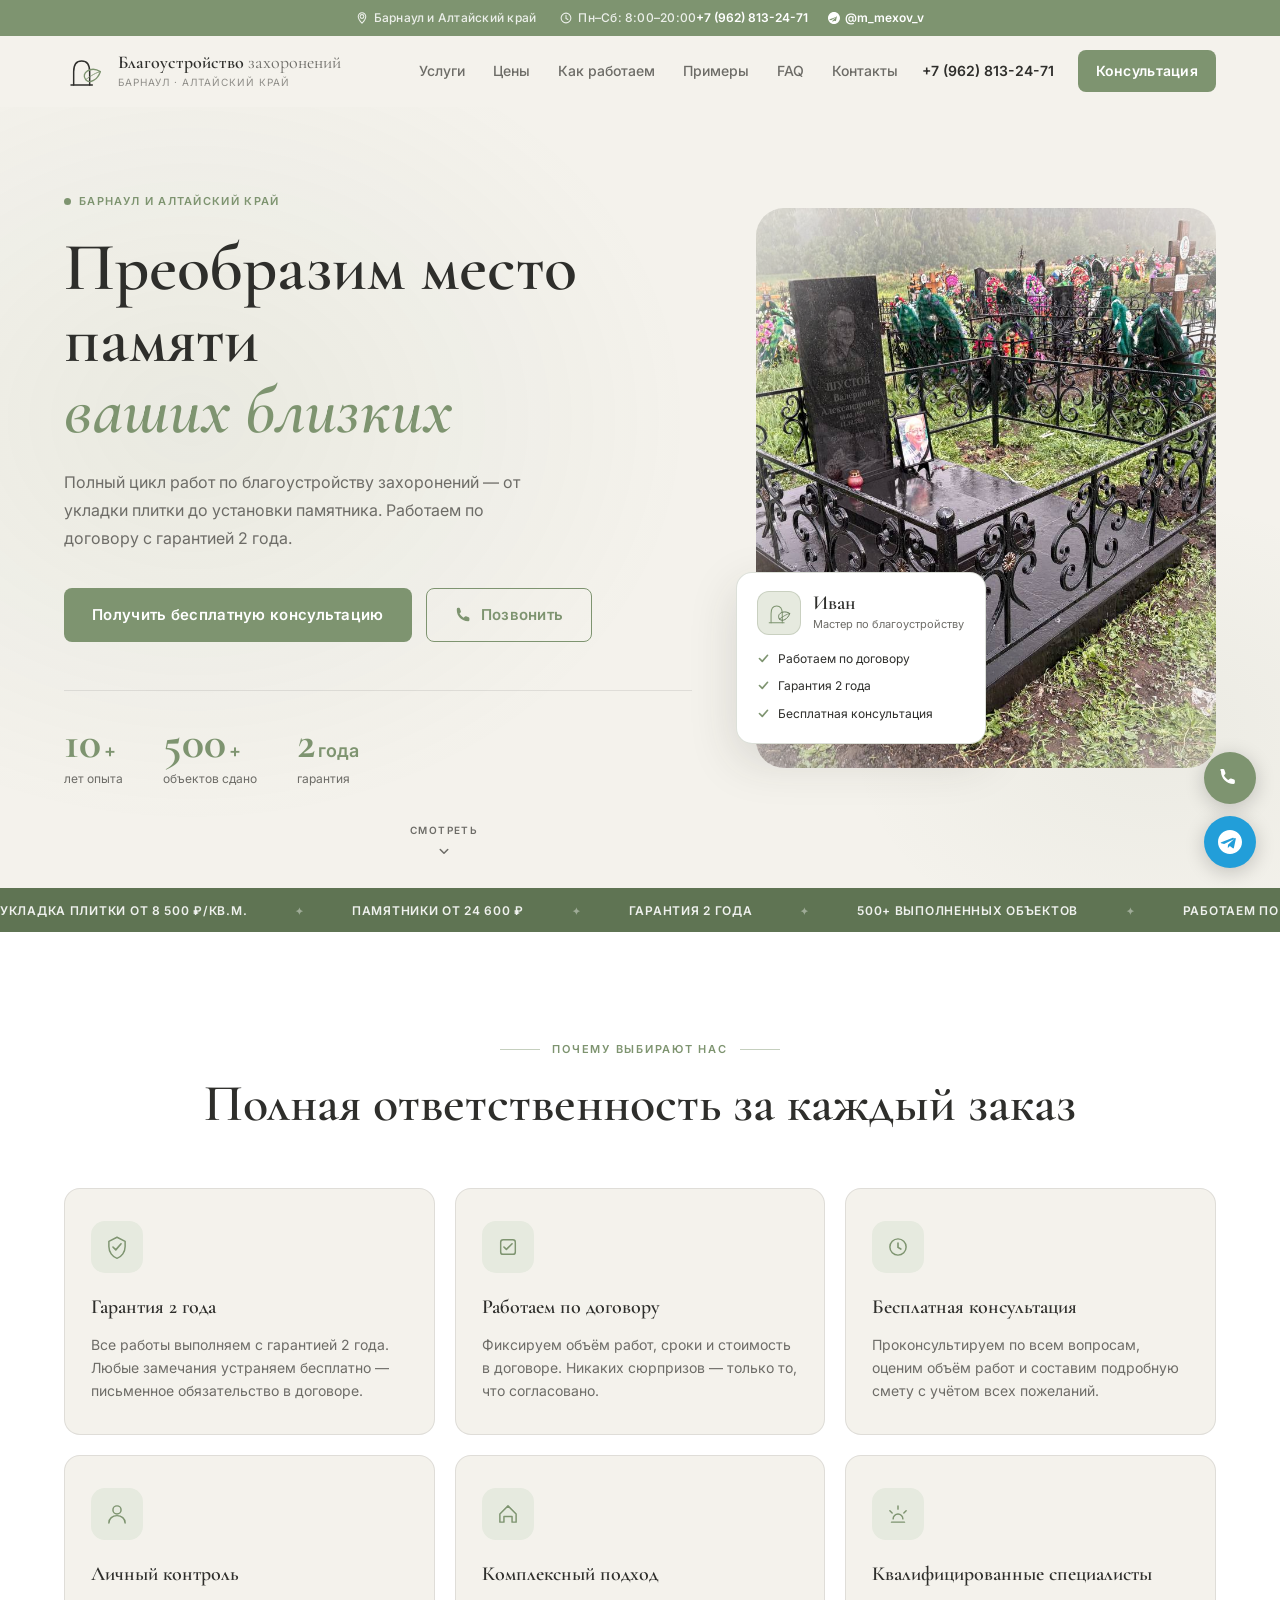
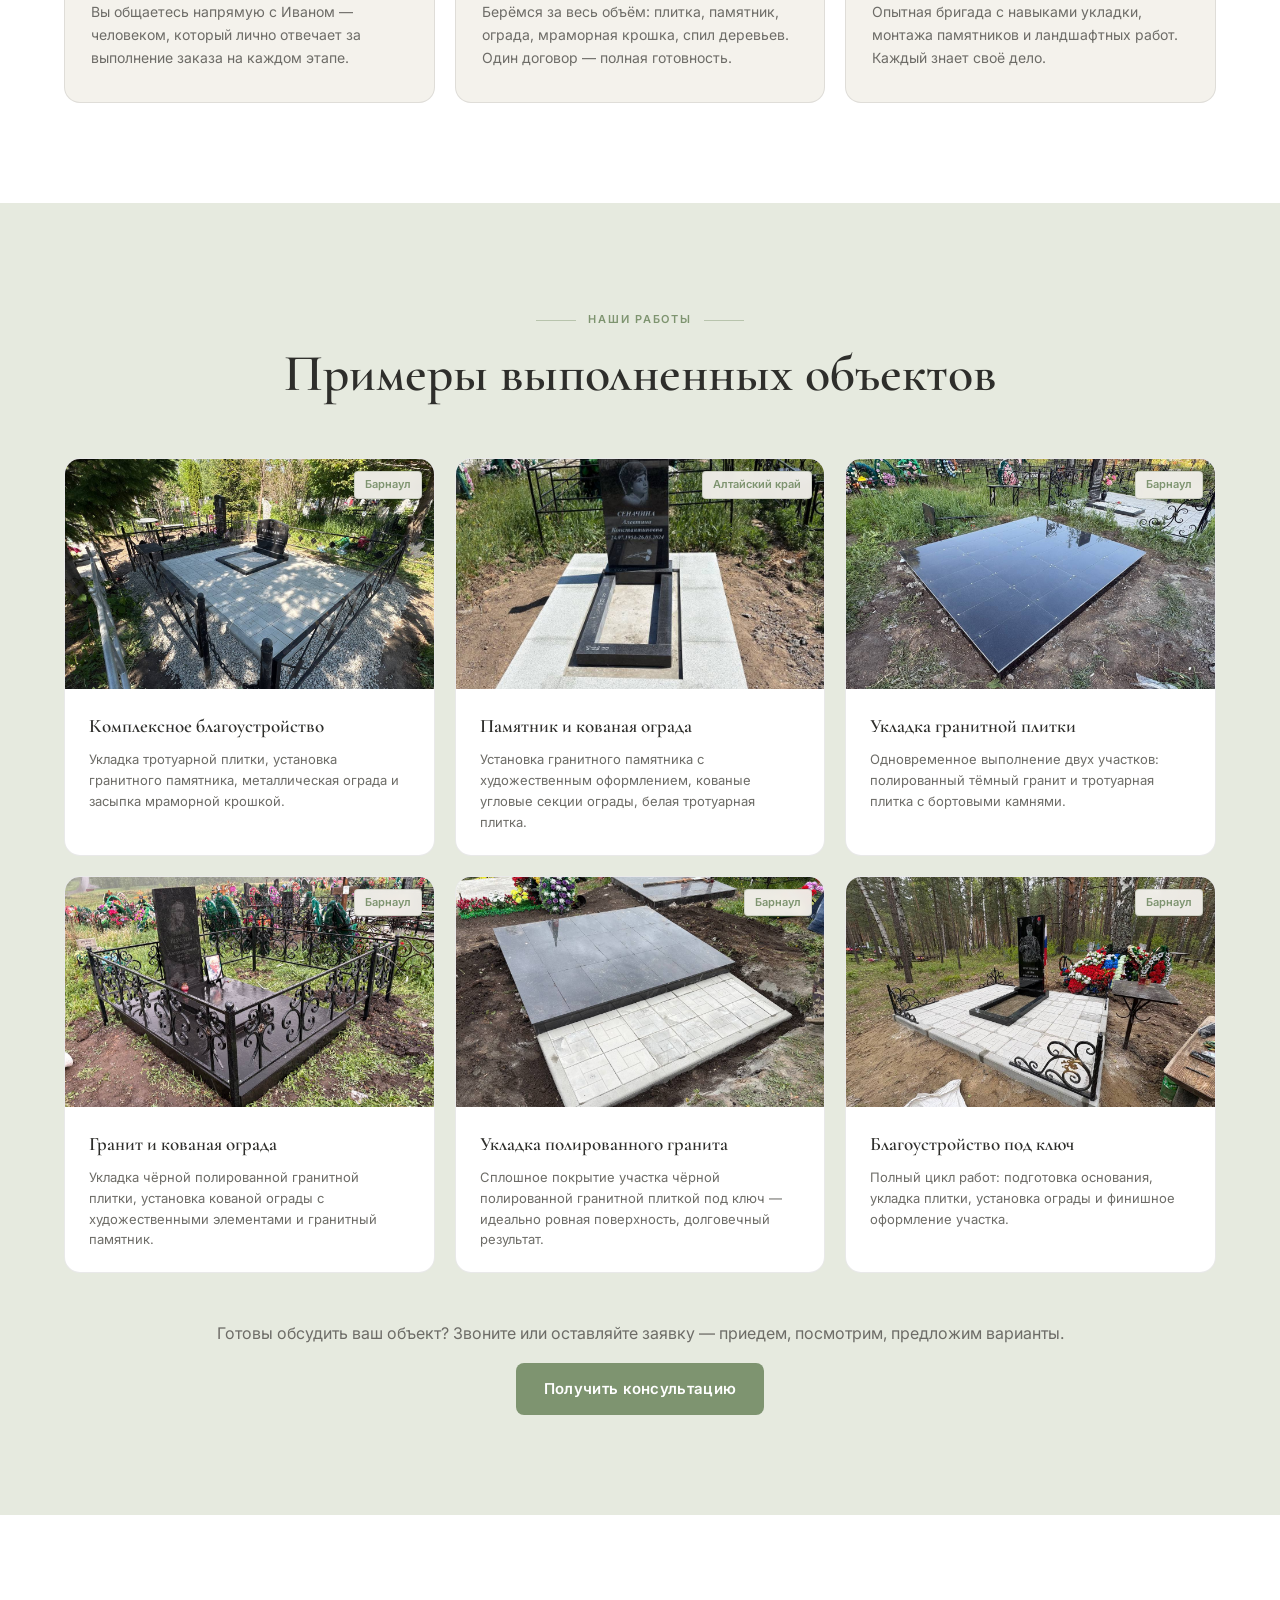
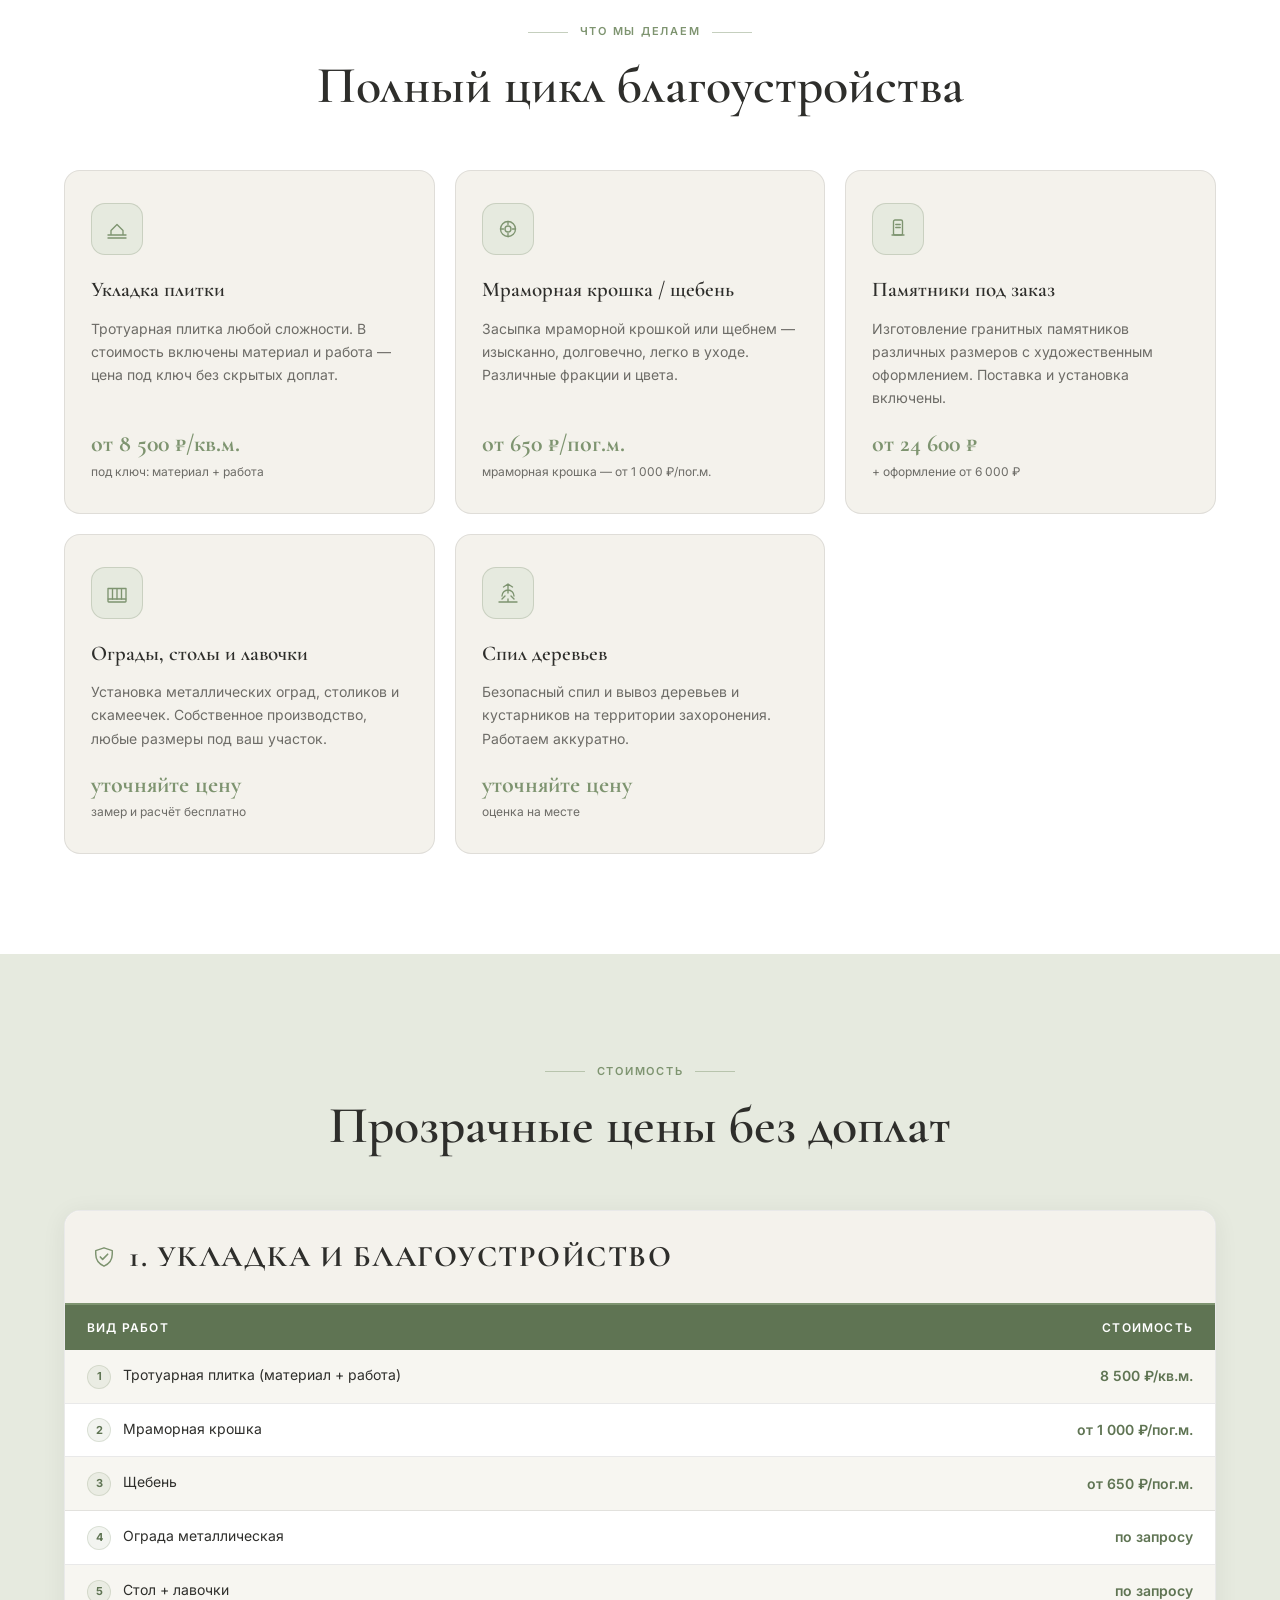
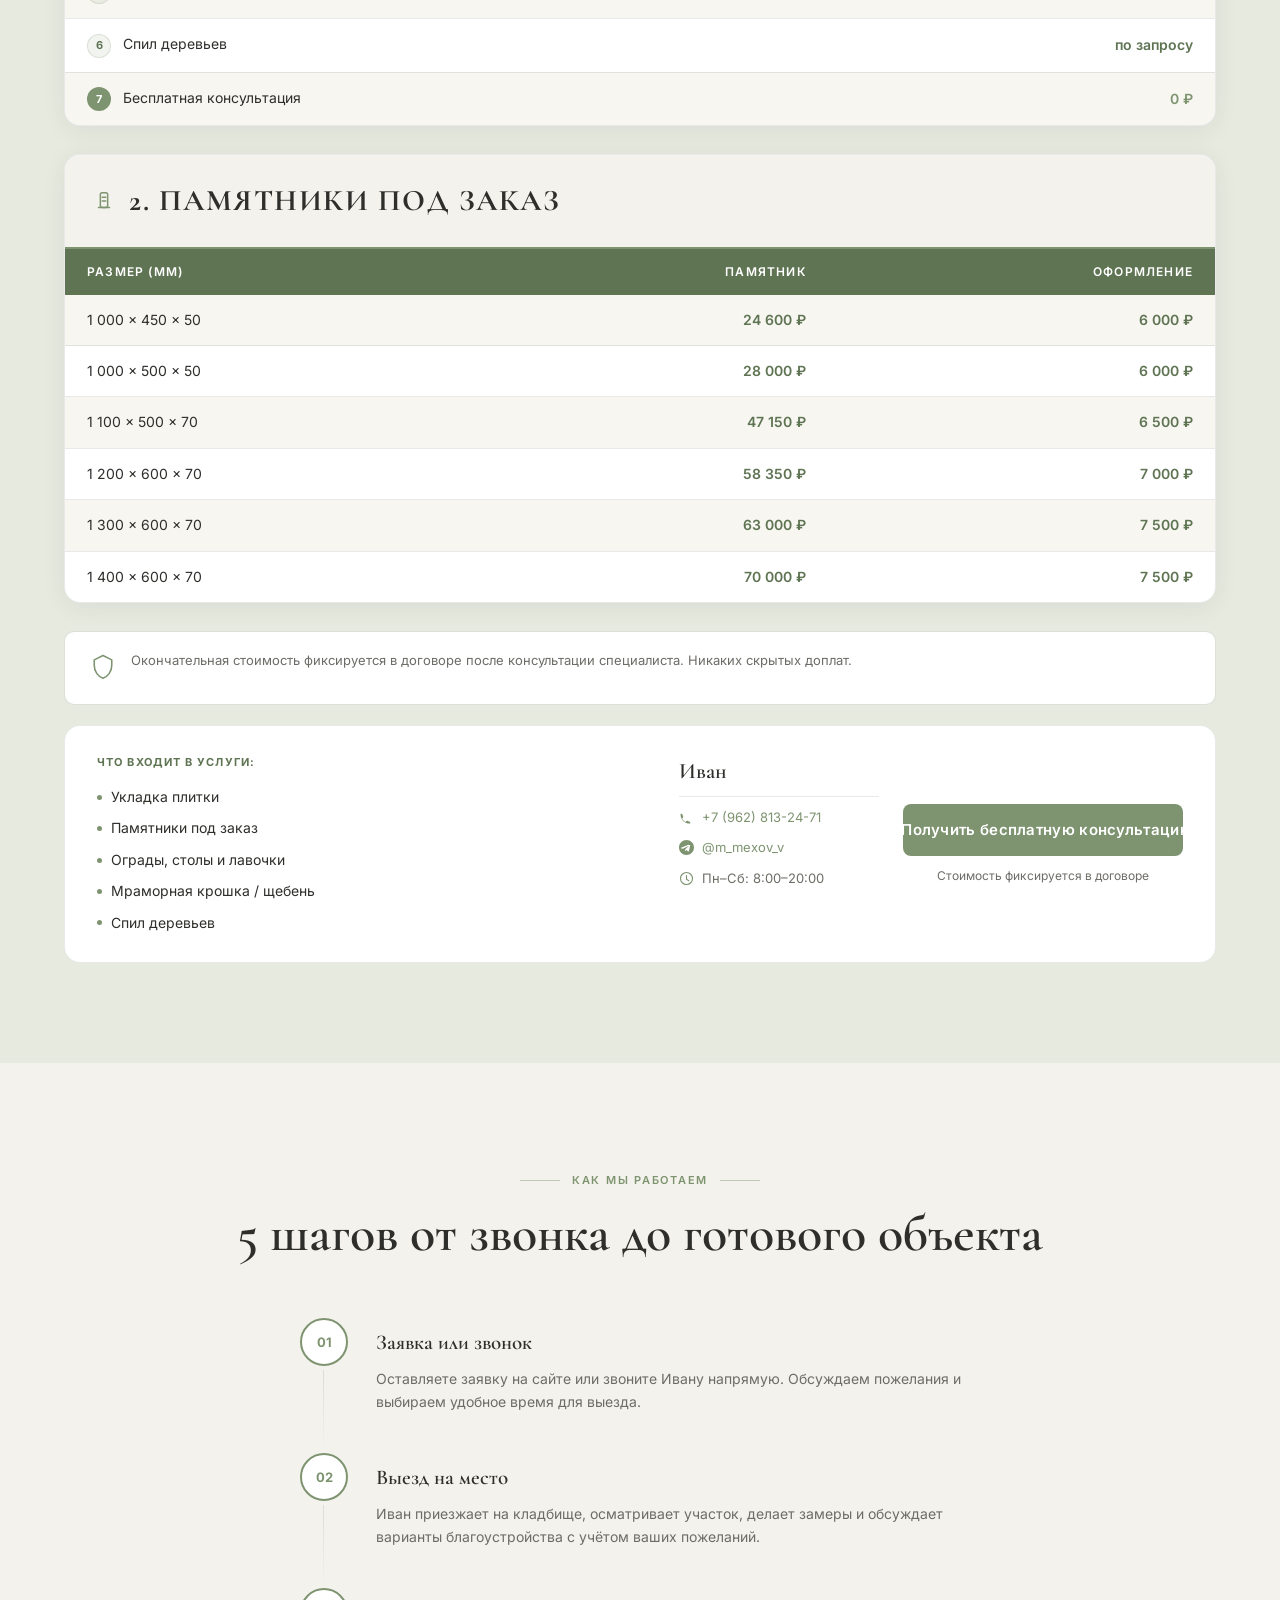
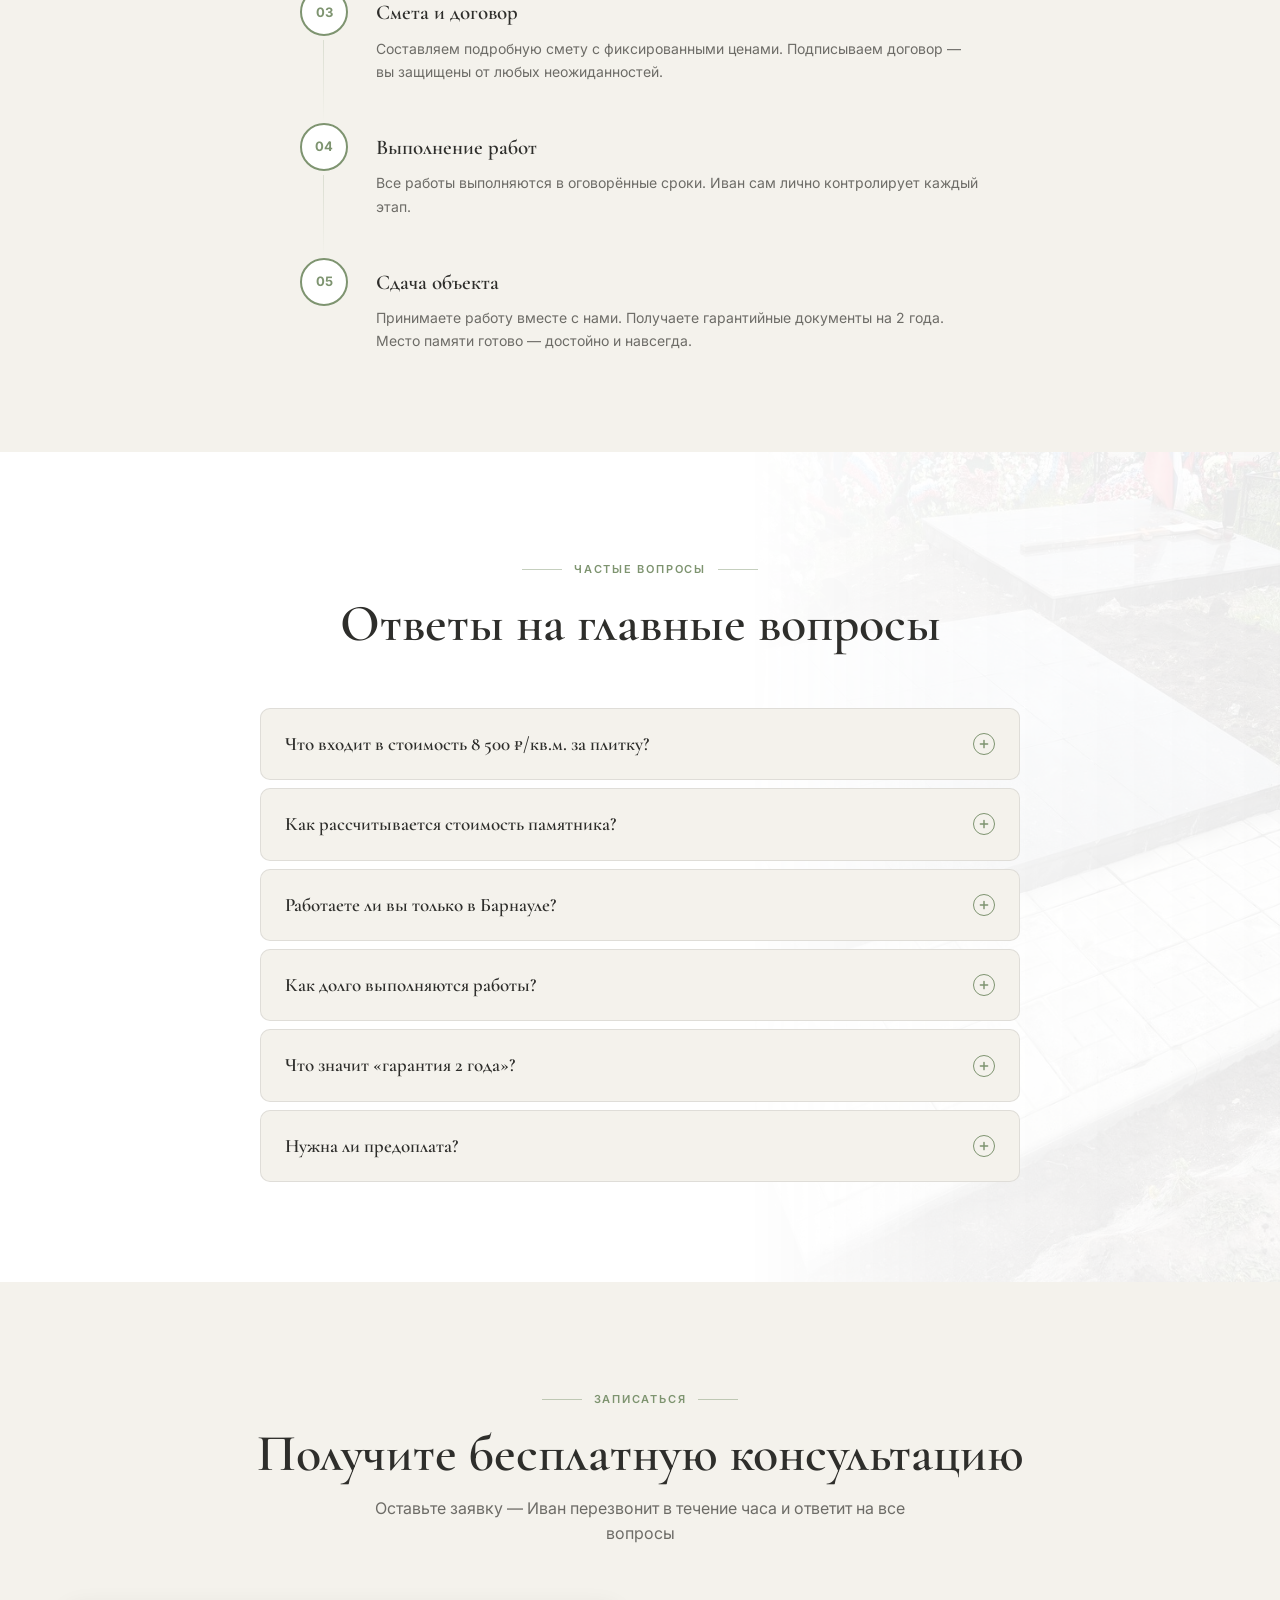
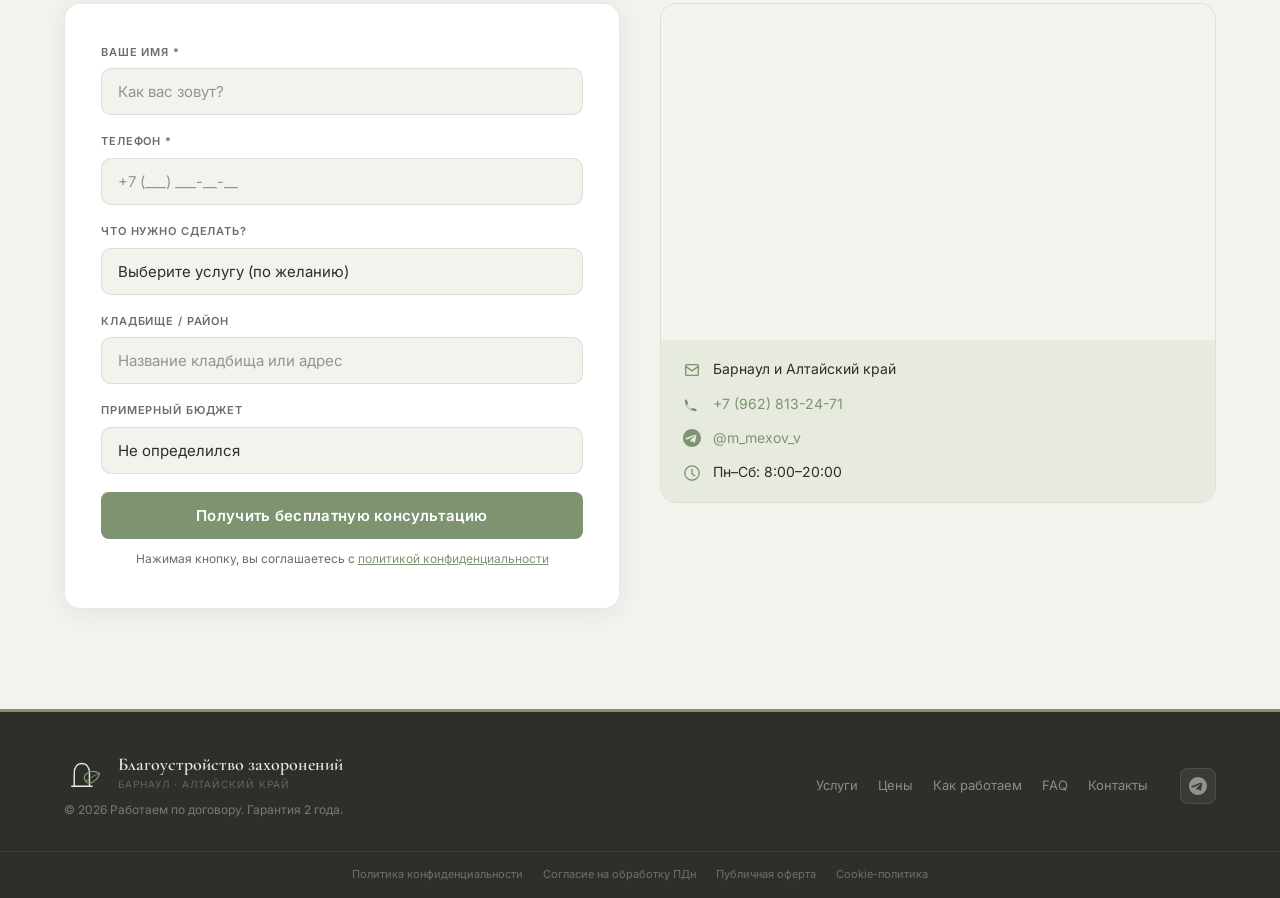
==== commit 8ca76b73: "Redesign v2: split hero, price2 table, works reorder, FAQ bg, 4 legal pages - Hero: split layout (te" ====
--- a/index.html
+++ b/index.html
@@ -70,10 +70,7 @@
 
 <!-- ===== HERO ===== -->
 <section class="hero" id="hero">
-  <div class="hero__photo">
-    <img src="work1.jpg" alt="Пример выполненной работы по благоустройству захоронения">
-  </div>
-  <div class="hero__overlay"></div>
+  <div class="hero__bg-grad" aria-hidden="true"></div>
   <div class="container hero__inner">
     <div class="hero__content">
       <div class="hero__badge">Барнаул и Алтайский край</div>
@@ -101,37 +98,41 @@
         </div>
       </div>
     </div>
-    <div class="hero__card">
-      <div class="hero__card-inner">
-        <div class="hero__icon-big">
-          <svg viewBox="0 0 60 50" fill="none" width="48" height="40">
-            <path d="M13 46L13 26Q13 10 25 10Q37 10 37 26L37 46" stroke="#7E9470" stroke-width="2" stroke-linecap="round" stroke-linejoin="round"/>
-            <path d="M9 46L41 46" stroke="#7E9470" stroke-width="2" stroke-linecap="round"/>
-            <path d="M31 38C23 28 39 17 53 26C49 38 37 45 31 38Z" stroke="#5F7453" stroke-width="2" stroke-linecap="round" stroke-linejoin="round"/>
-            <path d="M31 38C39 32 47 27 53 26" stroke="#5F7453" stroke-width="1.5" stroke-linecap="round"/>
-          </svg>
-        </div>
-        <div class="hero__card-title">Иван</div>
-        <div class="hero__card-sub">Личный контроль каждого заказа</div>
-        <div class="hero__card-items">
-          <div class="hero__card-item">
-            <svg viewBox="0 0 16 16" fill="none" width="14" height="14"><path d="M3 8l3.5 3.5L13 4" stroke="#7E9470" stroke-width="2" stroke-linecap="round" stroke-linejoin="round"/></svg>
+
+    <!-- Правая колонка: фото + карточка -->
+    <div class="hero__visual">
+      <div class="hero__img-frame">
+        <img src="work4.jpg" alt="Пример выполненной работы — гранитная плитка и кованая ограда" loading="eager">
+      </div>
+      <div class="hero__trust-badge">
+        <div class="hero__trust-top">
+          <div class="hero__trust-icon">
+            <svg viewBox="0 0 60 50" fill="none" width="28" height="24">
+              <path d="M13 46L13 26Q13 10 25 10Q37 10 37 26L37 46" stroke="#7E9470" stroke-width="2.2" stroke-linecap="round" stroke-linejoin="round"/>
+              <path d="M9 46L41 46" stroke="#7E9470" stroke-width="2.2" stroke-linecap="round"/>
+              <path d="M31 38C23 28 39 17 53 26C49 38 37 45 31 38Z" stroke="#5F7453" stroke-width="2" stroke-linecap="round" stroke-linejoin="round"/>
+              <path d="M31 38C39 32 47 27 53 26" stroke="#5F7453" stroke-width="1.5" stroke-linecap="round"/>
+            </svg>
+          </div>
+          <div>
+            <div class="hero__trust-name">Иван</div>
+            <div class="hero__trust-sub">Мастер по благоустройству</div>
+          </div>
+        </div>
+        <div class="hero__trust-items">
+          <div class="hero__trust-item">
+            <svg viewBox="0 0 16 16" fill="none" width="13" height="13"><path d="M3 8l3.5 3.5L13 4" stroke="#7E9470" stroke-width="2" stroke-linecap="round" stroke-linejoin="round"/></svg>
+            Работаем по договору
+          </div>
+          <div class="hero__trust-item">
+            <svg viewBox="0 0 16 16" fill="none" width="13" height="13"><path d="M3 8l3.5 3.5L13 4" stroke="#7E9470" stroke-width="2" stroke-linecap="round" stroke-linejoin="round"/></svg>
+            Гарантия 2 года
+          </div>
+          <div class="hero__trust-item">
+            <svg viewBox="0 0 16 16" fill="none" width="13" height="13"><path d="M3 8l3.5 3.5L13 4" stroke="#7E9470" stroke-width="2" stroke-linecap="round" stroke-linejoin="round"/></svg>
             Бесплатная консультация
           </div>
-          <div class="hero__card-item">
-            <svg viewBox="0 0 16 16" fill="none" width="14" height="14"><path d="M3 8l3.5 3.5L13 4" stroke="#7E9470" stroke-width="2" stroke-linecap="round" stroke-linejoin="round"/></svg>
-            Работаем по договору
-          </div>
-          <div class="hero__card-item">
-            <svg viewBox="0 0 16 16" fill="none" width="14" height="14"><path d="M3 8l3.5 3.5L13 4" stroke="#7E9470" stroke-width="2" stroke-linecap="round" stroke-linejoin="round"/></svg>
-            Гарантия качества 2 года
-          </div>
-          <div class="hero__card-item">
-            <svg viewBox="0 0 16 16" fill="none" width="14" height="14"><path d="M3 8l3.5 3.5L13 4" stroke="#7E9470" stroke-width="2" stroke-linecap="round" stroke-linejoin="round"/></svg>
-            Комплексный подход
-          </div>
-        </div>
-        <a href="#contact" class="btn btn--accent btn--full">Получить консультацию</a>
+        </div>
       </div>
     </div>
   </div>
@@ -233,6 +234,88 @@
   </div>
 </section>
 
+<!-- ===== ПРИМЕРЫ РАБОТ (после "Полная ответственность") ===== -->
+<section class="works" id="works">
+  <div class="container">
+    <div class="section-head reveal">
+      <div class="section-label">Наши работы</div>
+      <h2 class="section-title">Примеры выполненных объектов</h2>
+    </div>
+    <div class="works__grid">
+      <div class="work-card">
+        <div class="work-card__img">
+          <img src="work1.jpg" alt="Комплексное благоустройство — белая плитка, памятник, мраморная крошка" loading="lazy">
+          <span class="work-card__tag">Барнаул</span>
+          <div class="work-card__overlay">Комплексное благоустройство</div>
+        </div>
+        <div class="work-card__body">
+          <div class="work-card__title">Комплексное благоустройство</div>
+          <p class="work-card__text">Укладка тротуарной плитки, установка гранитного памятника, металлическая ограда и засыпка мраморной крошкой.</p>
+        </div>
+      </div>
+      <div class="work-card">
+        <div class="work-card__img">
+          <img src="work2.jpg" alt="Установка памятника с кованой оградой" loading="lazy">
+          <span class="work-card__tag">Алтайский край</span>
+          <div class="work-card__overlay">Памятник и кованая ограда</div>
+        </div>
+        <div class="work-card__body">
+          <div class="work-card__title">Памятник и кованая ограда</div>
+          <p class="work-card__text">Установка гранитного памятника с художественным оформлением, кованые угловые секции ограды, белая тротуарная плитка.</p>
+        </div>
+      </div>
+      <div class="work-card">
+        <div class="work-card__img">
+          <img src="work3.jpg" alt="Гранитная и тротуарная плитка — два участка" loading="lazy">
+          <span class="work-card__tag">Барнаул</span>
+          <div class="work-card__overlay">Укладка гранитной плитки</div>
+        </div>
+        <div class="work-card__body">
+          <div class="work-card__title">Укладка гранитной плитки</div>
+          <p class="work-card__text">Одновременное выполнение двух участков: полированный тёмный гранит и тротуарная плитка с бортовыми камнями.</p>
+        </div>
+      </div>
+      <div class="work-card">
+        <div class="work-card__img">
+          <img src="work4.jpg" alt="Чёрная гранитная плитка с кованой оградой" loading="lazy">
+          <span class="work-card__tag">Барнаул</span>
+          <div class="work-card__overlay">Гранит и кованая ограда</div>
+        </div>
+        <div class="work-card__body">
+          <div class="work-card__title">Гранит и кованая ограда</div>
+          <p class="work-card__text">Укладка чёрной полированной гранитной плитки, установка кованой ограды с художественными элементами и гранитный памятник.</p>
+        </div>
+      </div>
+      <div class="work-card">
+        <div class="work-card__img">
+          <img src="work5.jpg" alt="Укладка полированной гранитной плитки" loading="lazy">
+          <span class="work-card__tag">Барнаул</span>
+          <div class="work-card__overlay">Укладка полированного гранита</div>
+        </div>
+        <div class="work-card__body">
+          <div class="work-card__title">Укладка полированного гранита</div>
+          <p class="work-card__text">Сплошное покрытие участка чёрной полированной гранитной плиткой под ключ — идеально ровная поверхность, долговечный результат.</p>
+        </div>
+      </div>
+      <div class="work-card">
+        <div class="work-card__img">
+          <img src="work6.jpg" alt="Пример выполненной работы" loading="lazy">
+          <span class="work-card__tag">Барнаул</span>
+          <div class="work-card__overlay">Благоустройство под ключ</div>
+        </div>
+        <div class="work-card__body">
+          <div class="work-card__title">Благоустройство под ключ</div>
+          <p class="work-card__text">Полный цикл работ: подготовка основания, укладка плитки, установка ограды и финишное оформление участка.</p>
+        </div>
+      </div>
+    </div>
+    <div class="works__cta reveal">
+      <p>Готовы обсудить ваш объект? Звоните или оставляйте заявку — приедем, посмотрим, предложим варианты.</p>
+      <a href="#contact" class="btn btn--accent">Получить консультацию</a>
+    </div>
+  </div>
+</section>
+
 <!-- ===== УСЛУГИ ===== -->
 <section class="services" id="services">
   <div class="container">
@@ -290,50 +373,124 @@
   </div>
 </section>
 
-<!-- ===== ПРАЙС-ТАБЛИЦА ===== -->
+<!-- ===== ПРАЙС-ЛИСТ (редизайн) ===== -->
 <section class="price" id="price">
   <div class="container">
     <div class="section-head reveal">
       <div class="section-label">Стоимость</div>
       <h2 class="section-title">Прозрачные цены без доплат</h2>
     </div>
-    <div class="price__cols">
-      <div class="price__block reveal">
-        <div class="price__block-title">Укладка и благоустройство</div>
-        <table class="price__table">
+
+    <!-- Раздел 1 -->
+    <div class="price2__block reveal">
+      <div class="price2__block-head">
+        <svg viewBox="0 0 24 24" fill="none" width="22" height="22"><path d="M12 22c5.5-2.5 9-7.5 9-13V5l-9-3-9 3v4c0 5.5 3.5 10.5 9 13z" stroke="#7E9470" stroke-width="1.6" stroke-linejoin="round"/><path d="M8 12l2.5 2.5L16 9" stroke="#7E9470" stroke-width="1.8" stroke-linecap="round" stroke-linejoin="round"/></svg>
+        1. Укладка и благоустройство
+      </div>
+      <div class="price2__table-wrap">
+        <table class="price2__table">
           <thead>
             <tr><th>Вид работ</th><th>Стоимость</th></tr>
           </thead>
           <tbody>
-            <tr><td>Тротуарная плитка (материал + работа)</td><td>8 500 ₽/кв.м.</td></tr>
-            <tr><td>Мраморная крошка / щебень</td><td>1 000 ₽ / 650 ₽ за пог.м.</td></tr>
-            <tr><td>Ограда металлическая</td><td>по запросу</td></tr>
-            <tr><td>Стол + лавочки</td><td>по запросу</td></tr>
-            <tr><td>Спил деревьев</td><td>по запросу</td></tr>
-            <tr class="price__row--accent"><td>Бесплатная консультация</td><td>0 ₽</td></tr>
+            <tr>
+              <td><span class="price2__num">1</span>Тротуарная плитка (материал + работа)</td>
+              <td>8 500 ₽/кв.м.</td>
+            </tr>
+            <tr>
+              <td><span class="price2__num">2</span>Мраморная крошка</td>
+              <td>от 1 000 ₽/пог.м.</td>
+            </tr>
+            <tr>
+              <td><span class="price2__num">3</span>Щебень</td>
+              <td>от 650 ₽/пог.м.</td>
+            </tr>
+            <tr>
+              <td><span class="price2__num">4</span>Ограда металлическая</td>
+              <td>по запросу</td>
+            </tr>
+            <tr>
+              <td><span class="price2__num">5</span>Стол + лавочки</td>
+              <td>по запросу</td>
+            </tr>
+            <tr>
+              <td><span class="price2__num">6</span>Спил деревьев</td>
+              <td>по запросу</td>
+            </tr>
+            <tr class="price2__row--free">
+              <td><span class="price2__num price2__num--green">7</span>Бесплатная консультация</td>
+              <td>0 ₽</td>
+            </tr>
           </tbody>
         </table>
       </div>
-      <div class="price__block reveal">
-        <div class="price__block-title">Памятники под заказ</div>
-        <table class="price__table">
+    </div>
+
+    <!-- Раздел 2 -->
+    <div class="price2__block reveal">
+      <div class="price2__block-head">
+        <svg viewBox="0 0 24 24" fill="none" width="22" height="22"><rect x="8" y="3" width="8" height="16" rx="2" stroke="#7E9470" stroke-width="1.6"/><path d="M6 19h12M10 8h4M10 12h4" stroke="#7E9470" stroke-width="1.6" stroke-linecap="round"/></svg>
+        2. Памятники под заказ
+      </div>
+      <div class="price2__table-wrap">
+        <table class="price2__table price2__table--3col">
           <thead>
             <tr><th>Размер (мм)</th><th>Памятник</th><th>Оформление</th></tr>
           </thead>
           <tbody>
-            <tr><td>1000 × 450 × 50</td><td>24 600 ₽</td><td>6 000 ₽</td></tr>
-            <tr><td>1000 × 500 × 50</td><td>28 000 ₽</td><td>6 000 ₽</td></tr>
-            <tr><td>1100 × 500 × 70</td><td>47 150 ₽</td><td>6 500 ₽</td></tr>
-            <tr><td>1200 × 600 × 70</td><td>58 350 ₽</td><td>7 000 ₽</td></tr>
-            <tr><td>1300 × 600 × 70</td><td>63 000 ₽</td><td>7 500 ₽</td></tr>
-            <tr class="price__row--accent"><td>1400 × 600 × 70</td><td>70 000 ₽</td><td>7 500 ₽</td></tr>
+            <tr><td>1 000 × 450 × 50</td><td>24 600 ₽</td><td>6 000 ₽</td></tr>
+            <tr><td>1 000 × 500 × 50</td><td>28 000 ₽</td><td>6 000 ₽</td></tr>
+            <tr><td>1 100 × 500 × 70</td><td>47 150 ₽</td><td>6 500 ₽</td></tr>
+            <tr><td>1 200 × 600 × 70</td><td>58 350 ₽</td><td>7 000 ₽</td></tr>
+            <tr><td>1 300 × 600 × 70</td><td>63 000 ₽</td><td>7 500 ₽</td></tr>
+            <tr><td>1 400 × 600 × 70</td><td>70 000 ₽</td><td>7 500 ₽</td></tr>
           </tbody>
         </table>
       </div>
     </div>
-    <div class="price__note">
-      <svg viewBox="0 0 20 20" fill="none" width="18" height="18"><circle cx="10" cy="10" r="9" stroke="#7E9470" stroke-width="1.5"/><path d="M10 9v5M10 7v1" stroke="#7E9470" stroke-width="1.5" stroke-linecap="round"/></svg>
-      Окончательная стоимость фиксируется в договоре после консультации специалиста. Никаких скрытых доплат.
+
+    <!-- Нижний блок -->
+    <div class="price2__footer reveal">
+      <div class="price2__note">
+        <div class="price2__note-icon">
+          <svg viewBox="0 0 32 32" fill="none" width="28" height="28"><path d="M16 4L6 9v6.5c0 6.5 4.2 12.6 10 14.5 5.8-1.9 10-8 10-14.5V9L16 4z" stroke="#7E9470" stroke-width="1.8" stroke-linejoin="round"/></svg>
+        </div>
+        <p>Окончательная стоимость фиксируется в договоре после консультации специалиста. Никаких скрытых доплат.</p>
+      </div>
+      <div class="price2__bottom">
+        <div class="price2__includes">
+          <strong>Что входит в услуги:</strong>
+          <ul>
+            <li>Укладка плитки</li>
+            <li>Памятники под заказ</li>
+            <li>Ограды, столы и лавочки</li>
+            <li>Мраморная крошка / щебень</li>
+            <li>Спил деревьев</li>
+          </ul>
+        </div>
+        <div class="price2__contact">
+          <div class="price2__contact-name">Иван</div>
+          <a href="tel:+79628132471" class="price2__contact-item">
+            <svg viewBox="0 0 20 20" fill="none" width="15" height="15"><path d="M2 5.5a.5.5 0 01.5-.5h.878c.486 0 .916.308 1.079.768l1.046 2.98a1.5 1.5 0 01-.342 1.574L4.07 11.43C5.2 13.42 6.58 14.8 8.57 15.93l1.108-1.09a1.5 1.5 0 011.574-.343l2.98 1.046c.46.162.768.593.768 1.079V17.5a.5.5 0 01-.5.5C7.596 18 2 12.404 2 5.5z" fill="#7E9470"/></svg>
+            +7 (962) 813-24-71
+          </a>
+          <a href="https://t.me/m_mexov_v" class="price2__contact-item" target="_blank" rel="noopener">
+            <svg viewBox="0 0 20 20" fill="#7E9470" width="15" height="15"><path d="M10 0C4.48 0 0 4.48 0 10s4.48 10 10 10 10-4.48 10-10S15.52 0 10 0zm4.95 6.82l-1.68 7.94c-.13.56-.45.7-.9.43l-2.5-1.84-1.2 1.16c-.13.13-.25.25-.51.25l.18-2.57 4.68-4.23c.2-.18-.04-.28-.31-.1L5.09 11.77l-2.47-.77c-.54-.17-.55-.54.11-.8l9.64-3.72c.45-.17.85.11.58.34z"/></svg>
+            @m_mexov_v
+          </a>
+          <span class="price2__contact-item">
+            <svg viewBox="0 0 20 20" fill="none" width="15" height="15"><circle cx="10" cy="10" r="8" stroke="#7E9470" stroke-width="1.5"/><path d="M10 6v5l3 2" stroke="#7E9470" stroke-width="1.5" stroke-linecap="round"/></svg>
+            Пн–Сб: 8:00–20:00
+          </span>
+        </div>
+        <div class="price2__cta-col">
+          <a href="#contact" class="btn btn--accent btn--full">
+            <svg viewBox="0 0 24 24" fill="none" width="16" height="16"><path d="M12 22c5.5-2.5 9-7.5 9-13V5l-9-3-9 3v4c0 5.5 3.5 10.5 9 13z" stroke="currentColor" stroke-width="1.6" stroke-linejoin="round"/></svg>
+            Получить бесплатную консультацию
+          </a>
+          <p class="price2__cta-note">Стоимость фиксируется в договоре</p>
+        </div>
+      </div>
     </div>
   </div>
 </section>
@@ -385,90 +542,11 @@
   </div>
 </section>
 
-<!-- ===== ПРИМЕРЫ РАБОТ ===== -->
-<section class="works" id="works">
-  <div class="container">
-    <div class="section-head reveal">
-      <div class="section-label">Наши работы</div>
-      <h2 class="section-title">Примеры выполненных объектов</h2>
-    </div>
-    <div class="works__grid">
-      <div class="work-card">
-        <div class="work-card__img">
-          <img src="work1.jpg" alt="Комплексное благоустройство — белая плитка, памятник, мраморная крошка" loading="lazy">
-          <span class="work-card__tag">Барнаул</span>
-          <div class="work-card__overlay">Комплексное благоустройство</div>
-        </div>
-        <div class="work-card__body">
-          <div class="work-card__title">Комплексное благоустройство</div>
-          <p class="work-card__text">Укладка тротуарной плитки, установка гранитного памятника, металлическая ограда и засыпка мраморной крошкой.</p>
-        </div>
-      </div>
-      <div class="work-card">
-        <div class="work-card__img">
-          <img src="work2.jpg" alt="Установка памятника с кованой оградой" loading="lazy">
-          <span class="work-card__tag">Алтайский край</span>
-          <div class="work-card__overlay">Памятник и кованая ограда</div>
-        </div>
-        <div class="work-card__body">
-          <div class="work-card__title">Памятник и кованая ограда</div>
-          <p class="work-card__text">Установка гранитного памятника с художественным оформлением, кованые угловые секции ограды, белая тротуарная плитка.</p>
-        </div>
-      </div>
-      <div class="work-card">
-        <div class="work-card__img">
-          <img src="work3.jpg" alt="Гранитная и тротуарная плитка — два участка" loading="lazy">
-          <span class="work-card__tag">Барнаул</span>
-          <div class="work-card__overlay">Укладка гранитной плитки</div>
-        </div>
-        <div class="work-card__body">
-          <div class="work-card__title">Укладка гранитной плитки</div>
-          <p class="work-card__text">Одновременное выполнение двух участков: полированный тёмный гранит и тротуарная плитка с бортовыми камнями.</p>
-        </div>
-      </div>
-      <div class="work-card">
-        <div class="work-card__img">
-          <img src="work4.jpg" alt="Чёрная гранитная плитка с кованой оградой" loading="lazy">
-          <span class="work-card__tag">Барнаул</span>
-          <div class="work-card__overlay">Гранит и кованая ограда</div>
-        </div>
-        <div class="work-card__body">
-          <div class="work-card__title">Гранит и кованая ограда</div>
-          <p class="work-card__text">Укладка чёрной полированной гранитной плитки, установка кованой ограды с художественными элементами и гранитный памятник.</p>
-        </div>
-      </div>
-      <div class="work-card">
-        <div class="work-card__img">
-          <img src="work5.jpg" alt="Укладка полированной гранитной плитки" loading="lazy">
-          <span class="work-card__tag">Барнаул</span>
-          <div class="work-card__overlay">Укладка полированного гранита</div>
-        </div>
-        <div class="work-card__body">
-          <div class="work-card__title">Укладка полированного гранита</div>
-          <p class="work-card__text">Сплошное покрытие участка чёрной полированной гранитной плиткой под ключ — идеально ровная поверхность, долговечный результат.</p>
-        </div>
-      </div>
-      <div class="work-card">
-        <div class="work-card__img">
-          <img src="work6.jpg" alt="Пример выполненной работы" loading="lazy">
-          <span class="work-card__tag">Барнаул</span>
-          <div class="work-card__overlay">Благоустройство под ключ</div>
-        </div>
-        <div class="work-card__body">
-          <div class="work-card__title">Благоустройство под ключ</div>
-          <p class="work-card__text">Полный цикл работ: подготовка основания, укладка плитки, установка ограды и финишное оформление участка.</p>
-        </div>
-      </div>
-    </div>
-    <div class="works__cta reveal">
-      <p>Готовы обсудить ваш объект? Звоните или оставляйте заявку — приедем, посмотрим, предложим варианты.</p>
-      <a href="#contact" class="btn btn--accent">Получить консультацию</a>
-    </div>
-  </div>
-</section>
-
 <!-- ===== FAQ ===== -->
 <section class="faq" id="faq">
+  <div class="faq__deco" aria-hidden="true">
+    <img src="work5.jpg" alt="">
+  </div>
   <div class="container">
     <div class="section-head reveal">
       <div class="section-label">Частые вопросы</div>
@@ -550,7 +628,7 @@
             </select>
           </div>
           <button type="submit" class="btn btn--accent btn--full">Получить бесплатную консультацию</button>
-          <p class="form__agree">Нажимая кнопку, вы соглашаетесь с политикой конфиденциальности</p>
+          <p class="form__agree">Нажимая кнопку, вы соглашаетесь с <a href="privacy-consent.html" target="_blank">политикой конфиденциальности</a></p>
         </form>
       </div>
       <div class="map-wrap">
@@ -614,6 +692,15 @@
       </a>
     </div>
   </div>
+  <!-- Правовые документы -->
+  <div class="footer__legal">
+    <div class="container">
+      <a href="privacy-policy.html">Политика конфиденциальности</a>
+      <a href="privacy-consent.html">Согласие на обработку ПДн</a>
+      <a href="public-offer.html">Публичная оферта</a>
+      <a href="cookie-policy.html">Cookie-политика</a>
+    </div>
+  </div>
 </footer>
 
 <!-- ===== FAB ===== -->
--- a/styles.css
+++ b/styles.css
@@ -42,7 +42,7 @@
 
 /* ===== KEYFRAMES ===== */
 @keyframes heroIn {
-  from { transform: scale(1.08); }
+  from { transform: scale(1.07); }
   to   { transform: scale(1); }
 }
 @keyframes fadeInUp {
@@ -50,7 +50,7 @@
   to   { opacity: 1; transform: none; }
 }
 @keyframes fadeInRight {
-  from { opacity: 0; transform: translateX(32px); }
+  from { opacity: 0; transform: translateX(36px); }
   to   { opacity: 1; transform: none; }
 }
 @keyframes scrollBounce {
@@ -65,13 +65,9 @@
   0%, 100% { box-shadow: 0 0 0 0 rgba(126,148,112,.45); }
   60%       { box-shadow: 0 0 0 12px rgba(126,148,112,0); }
 }
-@keyframes cardFloat {
+@keyframes badgeFloat {
   0%, 100% { transform: translateY(0); }
-  50%       { transform: translateY(-10px); }
-}
-@keyframes spinSlow {
-  from { transform: rotate(0deg); }
-  to   { transform: rotate(360deg); }
+  50%       { transform: translateY(-6px); }
 }
 
 /* ===== BUTTONS ===== */
@@ -106,40 +102,11 @@
   display: flex;
   align-items: center;
 }
-.topbar__inner {
-  display: flex;
-  align-items: center;
-  justify-content: space-between;
-  height: 100%;
-}
-.topbar__meta {
-  display: flex;
-  align-items: center;
-  gap: 24px;
-}
-.topbar__item {
-  display: flex;
-  align-items: center;
-  gap: 6px;
-  font-size: 12px;
-  color: rgba(255,255,255,.85);
-  font-weight: 500;
-  letter-spacing: .02em;
-}
-.topbar__contacts {
-  display: flex;
-  align-items: center;
-  gap: 20px;
-}
-.topbar__link {
-  display: flex;
-  align-items: center;
-  gap: 5px;
-  font-size: 12px;
-  font-weight: 600;
-  color: #fff;
-  transition: opacity var(--transition);
-}
+.topbar__inner { display: flex; align-items: center; justify-content: space-between; height: 100%; }
+.topbar__meta { display: flex; align-items: center; gap: 24px; }
+.topbar__item { display: flex; align-items: center; gap: 6px; font-size: 12px; color: rgba(255,255,255,.85); font-weight: 500; letter-spacing: .02em; }
+.topbar__contacts { display: flex; align-items: center; gap: 20px; }
+.topbar__link { display: flex; align-items: center; gap: 5px; font-size: 12px; font-weight: 600; color: #fff; transition: opacity var(--transition); }
 .topbar__link:hover { opacity: .8; }
 
 /* ===== HEADER ===== */
@@ -152,63 +119,28 @@
   border-bottom: 1px solid transparent;
   transition: border-color var(--transition), box-shadow var(--transition);
 }
-.header.scrolled {
-  border-color: var(--border-dim);
-  box-shadow: 0 2px 20px rgba(46,46,43,.08);
-}
-.header__inner {
-  display: flex;
-  align-items: center;
-  gap: 24px;
-  height: 70px;
-  min-width: 0;
-}
+.header.scrolled { border-color: var(--border-dim); box-shadow: 0 2px 20px rgba(46,46,43,.08); }
+.header__inner { display: flex; align-items: center; gap: 24px; height: 70px; min-width: 0; }
 
 /* ===== LOGO ===== */
 .logo { display: flex; align-items: center; gap: 12px; flex-shrink: 0; }
 .logo__mark { width: 42px; height: 42px; display: flex; align-items: center; justify-content: center; flex-shrink: 0; }
 .logo__texts { display: flex; flex-direction: column; gap: 1px; }
-.logo__text {
-  font-family: 'Cormorant Garamond', serif;
-  font-size: 18px;
-  font-weight: 600;
-  color: var(--text);
-  line-height: 1.15;
-}
+.logo__text { font-family: 'Cormorant Garamond', serif; font-size: 18px; font-weight: 600; color: var(--text); line-height: 1.15; }
 .logo__suffix { color: var(--muted); font-weight: 400; }
 .logo__sub { font-family: 'Inter', sans-serif; font-size: 10px; letter-spacing: .1em; text-transform: uppercase; color: var(--muted); opacity: .75; }
 
 /* ===== NAV ===== */
 .nav { display: flex; align-items: center; gap: 28px; margin-left: auto; }
 .nav a { font-size: 14px; font-weight: 500; color: var(--muted); white-space: nowrap; transition: color var(--transition); position: relative; }
-.nav a::after {
-  content: '';
-  position: absolute;
-  bottom: -3px; left: 0; right: 0;
-  height: 2px;
-  background: var(--accent);
-  transform: scaleX(0);
-  transition: transform var(--transition);
-}
+.nav a::after { content: ''; position: absolute; bottom: -3px; left: 0; right: 0; height: 2px; background: var(--accent); transform: scaleX(0); transition: transform var(--transition); }
 .nav a:hover { color: var(--accent); }
 .nav a:hover::after { transform: scaleX(1); }
-
 .header__phone { font-size: 14px; font-weight: 600; color: var(--text); white-space: nowrap; transition: color var(--transition); }
 .header__phone:hover { color: var(--accent); }
 
 /* ===== BURGER ===== */
-.burger {
-  display: none;
-  flex-direction: column;
-  justify-content: center;
-  gap: 5px;
-  width: 36px; height: 36px;
-  background: none;
-  border: none;
-  cursor: pointer;
-  padding: 6px;
-  flex-shrink: 0;
-}
+.burger { display: none; flex-direction: column; justify-content: center; gap: 5px; width: 36px; height: 36px; background: none; border: none; cursor: pointer; padding: 6px; flex-shrink: 0; }
 .burger span { display: block; height: 2px; background: var(--text); border-radius: 2px; transition: var(--transition); }
 .burger.is-open span:nth-child(1) { transform: translateY(7px) rotate(45deg); }
 .burger.is-open span:nth-child(2) { opacity: 0; }
@@ -216,85 +148,34 @@
 
 /* ===== SECTION HEAD ===== */
 .section-head { text-align: center; margin-bottom: 56px; }
-.section-label {
-  display: inline-flex;
-  align-items: center;
-  gap: 12px;
-  font-family: 'Inter', sans-serif;
-  font-size: 11px;
-  font-weight: 600;
-  letter-spacing: .16em;
-  text-transform: uppercase;
-  color: var(--accent);
-  margin-bottom: 16px;
-}
-.section-label::before,
-.section-label::after {
-  content: '';
-  display: block;
-  width: 40px;
-  height: 1px;
-  background: var(--accent);
-  opacity: .45;
-}
-.section-title {
-  font-family: 'Cormorant Garamond', serif;
-  font-size: clamp(32px, 4.5vw, 52px);
-  font-weight: 600;
-  color: var(--text);
-  line-height: 1.1;
-}
+.section-label { display: inline-flex; align-items: center; gap: 12px; font-family: 'Inter', sans-serif; font-size: 11px; font-weight: 600; letter-spacing: .16em; text-transform: uppercase; color: var(--accent); margin-bottom: 16px; }
+.section-label::before, .section-label::after { content: ''; display: block; width: 40px; height: 1px; background: var(--accent); opacity: .45; }
+.section-title { font-family: 'Cormorant Garamond', serif; font-size: clamp(32px, 4.5vw, 52px); font-weight: 600; color: var(--text); line-height: 1.1; }
 .section-sub { margin-top: 14px; font-size: 16px; color: var(--muted); max-width: 540px; margin-left: auto; margin-right: auto; }
 
 /* ===== HERO ===== */
 .hero {
-  min-height: 90vh;
+  padding: 80px 0 100px;
   position: relative;
   overflow: hidden;
-  display: flex;
-  align-items: center;
-  padding: 80px 0 100px;
-}
-
-/* Photo background */
-.hero__photo {
+  background: var(--bg);
+}
+.hero__bg-grad {
   position: absolute;
   inset: 0;
-  z-index: 0;
-}
-.hero__photo img {
-  width: 100%;
-  height: 100%;
-  object-fit: cover;
-  object-position: center;
-  animation: heroIn 1.4s cubic-bezier(0.16, 1, 0.3, 1) forwards;
-}
-
-/* Gradient overlay: left = solid, right = transparent */
-.hero__overlay {
-  position: absolute;
-  inset: 0;
-  z-index: 1;
-  background: linear-gradient(
-    105deg,
-    rgba(244,242,236,.98) 0%,
-    rgba(244,242,236,.95) 28%,
-    rgba(244,242,236,.72) 52%,
-    rgba(230,234,223,.2) 75%,
-    transparent 100%
-  );
-}
-
+  background:
+    radial-gradient(ellipse 60% 80% at 15% 40%, rgba(126,148,112,.09) 0%, transparent 65%),
+    radial-gradient(ellipse 40% 50% at 90% 80%, rgba(95,116,83,.06) 0%, transparent 60%);
+  pointer-events: none;
+}
 .hero__inner {
   display: grid;
-  grid-template-columns: 1fr 380px;
-  gap: 60px;
+  grid-template-columns: 1fr 460px;
+  gap: 64px;
   align-items: center;
   position: relative;
-  z-index: 2;
-  width: 100%;
-}
-
+  z-index: 1;
+}
 .hero__badge {
   display: inline-flex;
   align-items: center;
@@ -308,13 +189,7 @@
   margin-bottom: 22px;
   animation: fadeInUp .6s ease .2s both;
 }
-.hero__badge::before {
-  content: '';
-  display: block;
-  width: 7px; height: 7px;
-  border-radius: 50%;
-  background: var(--accent);
-}
+.hero__badge::before { content: ''; display: block; width: 7px; height: 7px; border-radius: 50%; background: var(--accent); }
 .hero__title {
   font-family: 'Cormorant Garamond', serif;
   font-size: clamp(40px, 5.5vw, 68px);
@@ -325,65 +200,72 @@
   animation: fadeInUp .8s cubic-bezier(0.16,1,0.3,1) .35s both;
 }
 .hero__title em { font-style: italic; color: var(--accent); }
-.hero__sub {
-  font-size: 16px;
-  color: var(--muted);
-  line-height: 1.75;
-  margin-bottom: 36px;
-  max-width: 480px;
-  animation: fadeInUp .8s ease .55s both;
-}
-.hero__cta {
-  display: flex;
-  gap: 14px;
-  flex-wrap: wrap;
-  margin-bottom: 48px;
-  animation: fadeInUp .8s ease .75s both;
-}
-.hero__stats {
-  display: flex;
-  gap: 40px;
-  padding-top: 28px;
-  border-top: 1px solid var(--border-dim);
-  animation: fadeInUp .8s ease .95s both;
-}
+.hero__sub { font-size: 16px; color: var(--muted); line-height: 1.75; margin-bottom: 36px; max-width: 480px; animation: fadeInUp .8s ease .55s both; }
+.hero__cta { display: flex; gap: 14px; flex-wrap: wrap; margin-bottom: 48px; animation: fadeInUp .8s ease .75s both; }
+.hero__stats { display: flex; gap: 40px; padding-top: 28px; border-top: 1px solid var(--border-dim); animation: fadeInUp .8s ease .95s both; }
 .hero__stat { display: flex; flex-direction: column; }
 .hero__num-row { display: flex; align-items: baseline; gap: 3px; }
 .hero__num { font-family: 'Cormorant Garamond', serif; font-size: 46px; font-weight: 700; color: var(--accent); line-height: 1; }
 .hero__unit { font-size: 18px; color: var(--accent); font-weight: 600; }
-.hero__label { font-size: 12px; color: var(--muted); margin-top: 3px; font-family: 'Inter', sans-serif; }
-
-/* ===== HERO CARD ===== */
-.hero__card {
+.hero__label { font-size: 12px; color: var(--muted); margin-top: 3px; }
+
+/* Hero visual — правая колонка с фото */
+.hero__visual {
+  position: relative;
+  height: 560px;
+  animation: fadeInRight .9s cubic-bezier(0.16,1,0.3,1) .5s both;
+}
+.hero__img-frame {
+  position: absolute;
+  inset: 0;
+  border-radius: 28px;
+  overflow: hidden;
+}
+.hero__img-frame img {
+  width: 100%;
+  height: 100%;
+  object-fit: cover;
+  display: block;
+  animation: heroIn 1.6s cubic-bezier(0.16,1,0.3,1) forwards;
+  /* Растушёванные края */
+  -webkit-mask-image: radial-gradient(ellipse 92% 90% at 52% 50%, black 48%, rgba(0,0,0,.55) 68%, transparent 100%);
+  mask-image: radial-gradient(ellipse 92% 90% at 52% 50%, black 48%, rgba(0,0,0,.55) 68%, transparent 100%);
+}
+
+/* Карточка-бейдж поверх фото */
+.hero__trust-badge {
+  position: absolute;
+  bottom: 24px;
+  left: -20px;
+  width: 250px;
   background: var(--surface);
-  border-radius: var(--radius);
+  border-radius: 16px;
   border: 1px solid var(--border);
-  box-shadow: 0 20px 60px rgba(46,46,43,.15);
-  animation: fadeInRight .9s cubic-bezier(0.16,1,0.3,1) .5s both,
-             cardFloat 5s ease-in-out 2s infinite;
-}
-.hero__card-inner { padding: 36px 32px; }
-.hero__icon-big {
-  width: 76px; height: 76px;
+  box-shadow: 0 16px 48px rgba(46,46,43,.15);
+  padding: 18px 20px 20px;
+  z-index: 2;
+  animation: fadeInUp .8s ease .9s both,
+             badgeFloat 5s ease-in-out 2s infinite;
+}
+.hero__trust-top { display: flex; align-items: center; gap: 12px; margin-bottom: 14px; }
+.hero__trust-icon {
+  width: 44px; height: 44px;
   background: var(--bg2);
-  border-radius: var(--radius);
+  border-radius: 12px;
   border: 1px solid var(--border);
-  display: flex;
-  align-items: center;
-  justify-content: center;
-  margin-bottom: 22px;
-}
-.hero__card-title { font-family: 'Cormorant Garamond', serif; font-size: 26px; font-weight: 600; color: var(--text); margin-bottom: 4px; }
-.hero__card-sub { font-size: 13px; color: var(--muted); margin-bottom: 22px; }
-.hero__card-items { display: flex; flex-direction: column; gap: 12px; margin-bottom: 28px; }
-.hero__card-item { display: flex; align-items: center; gap: 10px; font-size: 14px; color: var(--text); }
+  display: flex; align-items: center; justify-content: center;
+  flex-shrink: 0;
+}
+.hero__trust-name { font-family: 'Cormorant Garamond', serif; font-size: 20px; font-weight: 600; color: var(--text); line-height: 1.1; }
+.hero__trust-sub { font-size: 11px; color: var(--muted); margin-top: 2px; }
+.hero__trust-items { display: flex; flex-direction: column; gap: 8px; }
+.hero__trust-item { display: flex; align-items: center; gap: 8px; font-size: 12px; color: var(--text); }
 
 /* ===== SCROLL HINT ===== */
 .hero__scroll-hint {
   position: absolute;
-  bottom: 32px;
-  left: 50%;
-  transform: translateX(-50%);
+  bottom: 28px;
+  left: calc(50% - 230px);
   z-index: 2;
   display: flex;
   flex-direction: column;
@@ -400,40 +282,16 @@
 .hero__scroll-hint:hover { color: var(--accent); }
 .hero__scroll-hint svg { animation: scrollBounce 2s ease-in-out 1.4s infinite; }
 
-/* ===== TICKER STRIP ===== */
-.ticker-strip {
-  background: var(--accent-dark);
-  overflow: hidden;
-  height: 44px;
-  display: flex;
-  align-items: center;
-}
-.ticker__track {
-  display: flex;
-  align-items: center;
-  gap: 48px;
-  animation: ticker 38s linear infinite;
-  white-space: nowrap;
-  will-change: transform;
-}
+/* ===== TICKER ===== */
+.ticker-strip { background: var(--accent-dark); overflow: hidden; height: 44px; display: flex; align-items: center; }
+.ticker__track { display: flex; align-items: center; gap: 48px; animation: ticker 38s linear infinite; white-space: nowrap; will-change: transform; }
 .ticker-strip:hover .ticker__track { animation-play-state: paused; }
-.ticker__track span {
-  font-size: 12px;
-  font-weight: 600;
-  color: rgba(255,255,255,.9);
-  letter-spacing: .06em;
-  text-transform: uppercase;
-  flex-shrink: 0;
-}
+.ticker__track span { font-size: 12px; font-weight: 600; color: rgba(255,255,255,.9); letter-spacing: .06em; text-transform: uppercase; flex-shrink: 0; }
 .ticker__sep { color: rgba(255,255,255,.4) !important; font-size: 10px !important; }
 
 /* ===== ADVANTAGES ===== */
 .advantages { padding: 100px 0; background: var(--surface); }
-.advantages__grid {
-  display: grid;
-  grid-template-columns: repeat(3, 1fr);
-  gap: 20px;
-}
+.advantages__grid { display: grid; grid-template-columns: repeat(3, 1fr); gap: 20px; }
 .adv {
   background: var(--bg);
   border-radius: var(--radius);
@@ -444,35 +302,44 @@
   overflow: hidden;
   cursor: default;
 }
-.adv::after {
-  content: '';
-  position: absolute;
-  top: 0; left: 0; right: 0;
-  height: 3px;
-  background: linear-gradient(90deg, var(--accent), var(--accent-dark));
-  transform: scaleX(0);
-  transform-origin: left;
-  transition: transform .35s ease;
-}
+.adv::after { content: ''; position: absolute; top: 0; left: 0; right: 0; height: 3px; background: linear-gradient(90deg, var(--accent), var(--accent-dark)); transform: scaleX(0); transform-origin: left; transition: transform .35s ease; }
 .adv:hover { border-color: var(--border); box-shadow: var(--shadow); transform: translateY(-4px); }
 .adv:hover::after { transform: scaleX(1); }
-.adv__icon {
-  width: 52px; height: 52px;
-  background: var(--bg2);
-  border-radius: 14px;
-  display: flex; align-items: center; justify-content: center;
-  margin-bottom: 18px;
-  transition: background var(--transition);
-}
+.adv__icon { width: 52px; height: 52px; background: var(--bg2); border-radius: 14px; display: flex; align-items: center; justify-content: center; margin-bottom: 18px; transition: background var(--transition); }
 .adv:hover .adv__icon { background: var(--accent-soft); }
 .adv__title { font-family: 'Cormorant Garamond', serif; font-size: 20px; font-weight: 600; color: var(--text); margin-bottom: 10px; }
 .adv__text { font-size: 14px; color: var(--muted); line-height: 1.65; }
 
+/* ===== WORKS ===== */
+.works { padding: 100px 0; background: var(--bg2); }
+.works__grid { display: grid; grid-template-columns: repeat(3, 1fr); gap: 20px; margin-bottom: 48px; }
+.work-card {
+  background: var(--surface);
+  border-radius: var(--radius);
+  overflow: hidden;
+  border: 1px solid var(--border-dim);
+  transition: border-color var(--transition), transform var(--transition), box-shadow var(--transition);
+}
+.work-card:hover { border-color: var(--border); transform: translateY(-5px); box-shadow: var(--shadow-lg); }
+.work-card__img { background: var(--surface2); height: 230px; position: relative; overflow: hidden; }
+.work-card__img img { width: 100%; height: 100%; object-fit: cover; display: block; transition: transform .5s cubic-bezier(0.25, 0.46, 0.45, 0.94); }
+.work-card:hover .work-card__img img { transform: scale(1.07); }
+.work-card__img::after { content: ''; position: absolute; inset: 0; background: linear-gradient(to top, rgba(46,46,43,.72) 0%, transparent 55%); opacity: 0; transition: opacity .4s ease; z-index: 1; }
+.work-card:hover .work-card__img::after { opacity: 1; }
+.work-card__tag { position: absolute; top: 12px; right: 12px; font-size: 11px; font-weight: 600; color: var(--accent); background: rgba(244,242,236,.95); border: 1px solid var(--border); padding: 4px 10px; border-radius: 4px; backdrop-filter: blur(4px); z-index: 2; }
+.work-card__overlay { position: absolute; bottom: 0; left: 0; right: 0; padding: 16px 20px; z-index: 2; color: #fff; font-family: 'Cormorant Garamond', serif; font-size: 18px; font-weight: 600; transform: translateY(8px); opacity: 0; transition: transform .4s ease, opacity .4s ease; }
+.work-card:hover .work-card__overlay { transform: none; opacity: 1; }
+.work-card__body { padding: 22px 24px; }
+.work-card__title { font-family: 'Cormorant Garamond', serif; font-size: 19px; font-weight: 600; color: var(--text); margin-bottom: 8px; }
+.work-card__text { font-size: 13px; color: var(--muted); line-height: 1.6; }
+.works__cta { text-align: center; display: flex; flex-direction: column; align-items: center; gap: 16px; }
+.works__cta p { color: var(--muted); font-size: 16px; }
+
 /* ===== SERVICES ===== */
-.services { padding: 100px 0; background: var(--bg2); }
+.services { padding: 100px 0; background: var(--surface); }
 .services__grid { display: grid; grid-template-columns: repeat(3, 1fr); gap: 20px; }
 .srv {
-  background: var(--surface);
+  background: var(--bg);
   border-radius: var(--radius);
   padding: 32px 26px;
   border: 1px solid var(--border-dim);
@@ -481,16 +348,7 @@
   transition: border-color var(--transition), box-shadow var(--transition), transform var(--transition);
 }
 .srv:hover { border-color: var(--accent); box-shadow: var(--shadow-lg); transform: translateY(-4px); }
-.srv__icon {
-  width: 52px; height: 52px;
-  background: var(--bg2);
-  border-radius: 14px;
-  border: 1px solid var(--border);
-  display: flex; align-items: center; justify-content: center;
-  margin-bottom: 18px;
-  color: var(--accent);
-  transition: background var(--transition), border-color var(--transition);
-}
+.srv__icon { width: 52px; height: 52px; background: var(--bg2); border-radius: 14px; border: 1px solid var(--border); display: flex; align-items: center; justify-content: center; margin-bottom: 18px; color: var(--accent); transition: background var(--transition), border-color var(--transition); }
 .srv__icon svg { width: 24px; height: 24px; }
 .srv:hover .srv__icon { background: var(--accent-soft); border-color: var(--accent); }
 .srv__title { font-family: 'Cormorant Garamond', serif; font-size: 21px; font-weight: 600; color: var(--text); margin-bottom: 10px; }
@@ -498,203 +356,136 @@
 .srv__price { margin-top: 22px; font-family: 'Cormorant Garamond', serif; font-size: 24px; font-weight: 700; color: var(--accent); line-height: 1.1; }
 .srv__note { font-size: 12px; color: var(--muted); margin-top: 4px; }
 
-/* ===== PRICE ===== */
-.price { padding: 100px 0; background: var(--surface); }
-.price__cols { display: grid; grid-template-columns: 1fr 1fr; gap: 24px; margin-bottom: 20px; }
-.price__block { border-radius: var(--radius); overflow: hidden; border: 1px solid var(--border-dim); transition: box-shadow var(--transition); }
-.price__block:hover { box-shadow: var(--shadow-lg); }
-.price__block-title {
-  font-family: 'Inter', sans-serif;
+/* ===== PRICE (редизайн) ===== */
+.price { padding: 100px 0; background: var(--bg2); }
+
+.price2__block {
+  background: var(--surface);
+  border-radius: var(--radius);
+  overflow: hidden;
+  border: 1px solid var(--border-dim);
+  box-shadow: var(--shadow);
+  margin-bottom: 28px;
+}
+.price2__block-head {
+  display: flex;
+  align-items: center;
+  gap: 14px;
+  padding: 22px 28px;
+  background: var(--bg);
+  border-bottom: 2px solid var(--accent);
+  font-family: 'Cormorant Garamond', serif;
+  font-size: clamp(20px, 2.8vw, 30px);
+  font-weight: 700;
+  text-transform: uppercase;
+  letter-spacing: .05em;
+  color: var(--text);
+}
+.price2__table-wrap { overflow-x: auto; }
+.price2__table { width: 100%; border-collapse: collapse; min-width: 400px; }
+.price2__table thead tr { background: var(--accent-dark); }
+.price2__table thead th { padding: 13px 22px; color: #fff; font-family: 'Inter', sans-serif; font-size: 12px; font-weight: 600; letter-spacing: .1em; text-transform: uppercase; text-align: left; }
+.price2__table thead th:last-child,
+.price2__table--3col thead th:not(:first-child) { text-align: right; }
+.price2__table tbody td { padding: 14px 22px; border-bottom: 1px solid var(--border-dim); font-size: 14px; color: var(--text); vertical-align: middle; }
+.price2__table tbody td:last-child,
+.price2__table--3col tbody td:not(:first-child) { text-align: right; font-weight: 600; white-space: nowrap; color: var(--accent-dark); }
+.price2__table tbody tr:last-child td { border-bottom: none; }
+.price2__table tbody tr:hover { background: rgba(126,148,112,.04); }
+.price2__table tbody tr:nth-child(odd) td { background: rgba(244,242,236,.7); }
+.price2__table tbody tr:hover td { background: var(--bg2) !important; }
+.price2__row--free td:last-child { color: var(--accent) !important; font-weight: 700; }
+.price2__num {
+  display: inline-flex;
+  align-items: center;
+  justify-content: center;
+  width: 24px; height: 24px;
+  background: var(--accent-soft);
+  color: var(--accent-dark);
+  border-radius: 50%;
   font-size: 11px;
   font-weight: 700;
-  color: var(--accent-dark);
-  letter-spacing: .12em;
-  text-transform: uppercase;
-  padding: 15px 20px;
-  background: var(--bg2);
-  border-bottom: 1px solid var(--border-dim);
-}
-.price__table { width: 100%; border-collapse: collapse; font-size: 14px; }
-.price__table th {
-  text-align: left;
-  padding: 11px 20px;
-  background: var(--accent-soft);
-  color: var(--accent-dark);
-  font-size: 11px;
-  font-weight: 600;
-  letter-spacing: .06em;
-  text-transform: uppercase;
-}
-.price__table th:last-child { text-align: right; }
-.price__table td { padding: 13px 20px; border-bottom: 1px solid var(--border-dim); color: var(--text); }
-.price__table td:last-child { text-align: right; font-weight: 600; white-space: nowrap; }
-.price__table tbody tr:last-child td { border-bottom: none; }
-.price__table tbody tr:hover { background: var(--bg); }
-.price__row--accent td { background: rgba(126,148,112,.07); }
-.price__row--accent td:last-child { color: var(--accent); }
-.price__note {
+  font-family: 'Inter', sans-serif;
+  flex-shrink: 0;
+  margin-right: 12px;
+  border: 1px solid var(--accent-mid);
+}
+.price2__num--green { background: var(--accent); color: #fff; border-color: transparent; }
+
+/* Нижний блок прайса */
+.price2__footer { margin-top: 4px; }
+.price2__note {
   display: flex;
   align-items: flex-start;
-  gap: 12px;
+  gap: 14px;
+  padding: 18px 24px;
+  background: var(--surface);
+  border: 1px solid var(--border);
+  border-radius: var(--radius-sm);
+  margin-bottom: 20px;
   font-size: 13px;
   color: var(--muted);
-  padding: 16px 20px;
-  background: var(--bg2);
-  border: 1px solid var(--border);
-  border-radius: var(--radius-sm);
-}
+  line-height: 1.65;
+}
+.price2__note-icon { flex-shrink: 0; color: var(--accent); margin-top: 2px; }
+.price2__bottom {
+  display: grid;
+  grid-template-columns: 1fr 200px 280px;
+  gap: 24px;
+  background: var(--surface);
+  border: 1px solid var(--border-dim);
+  border-radius: var(--radius);
+  padding: 28px 32px;
+}
+.price2__includes strong { display: block; font-size: 11px; font-weight: 700; color: var(--accent-dark); text-transform: uppercase; letter-spacing: .1em; margin-bottom: 14px; }
+.price2__includes ul { list-style: none; display: flex; flex-direction: column; gap: 9px; }
+.price2__includes li { font-size: 14px; color: var(--text); display: flex; align-items: center; gap: 9px; }
+.price2__includes li::before { content: ''; width: 5px; height: 5px; border-radius: 50%; background: var(--accent); flex-shrink: 0; }
+.price2__contact { display: flex; flex-direction: column; gap: 10px; }
+.price2__contact-name { font-family: 'Cormorant Garamond', serif; font-size: 22px; font-weight: 600; color: var(--text); padding-bottom: 6px; border-bottom: 1px solid var(--border-dim); }
+.price2__contact-item { display: flex; align-items: center; gap: 8px; font-size: 13px; color: var(--muted); }
+a.price2__contact-item { color: var(--accent); }
+a.price2__contact-item:hover { text-decoration: underline; }
+.price2__cta-col { display: flex; flex-direction: column; gap: 10px; justify-content: center; }
+.price2__cta-note { font-size: 12px; color: var(--muted); text-align: center; }
 
 /* ===== PROCESS ===== */
 .process { padding: 100px 0; background: var(--bg); }
 .process__steps { display: flex; flex-direction: column; max-width: 680px; margin: 0 auto; }
 .step { display: flex; gap: 28px; align-items: flex-start; position: relative; padding-bottom: 40px; }
 .step:last-child { padding-bottom: 0; }
-.step::before {
-  content: '';
-  position: absolute;
-  left: 23px; top: 52px; bottom: 0;
-  width: 1px;
-  background: linear-gradient(to bottom, var(--accent-mid), transparent);
-}
+.step::before { content: ''; position: absolute; left: 23px; top: 52px; bottom: 0; width: 1px; background: linear-gradient(to bottom, var(--accent-mid), transparent); }
 .step:last-child::before { display: none; }
-.step__num {
-  width: 48px; height: 48px;
-  background: var(--surface);
-  color: var(--accent);
-  border: 2px solid var(--accent);
-  border-radius: 50%;
-  display: flex; align-items: center; justify-content: center;
-  font-size: 13px;
-  font-weight: 700;
-  font-family: 'Inter', sans-serif;
-  flex-shrink: 0;
-  z-index: 1;
-  transition: background var(--transition), color var(--transition);
-}
+.step__num { width: 48px; height: 48px; background: var(--surface); color: var(--accent); border: 2px solid var(--accent); border-radius: 50%; display: flex; align-items: center; justify-content: center; font-size: 13px; font-weight: 700; font-family: 'Inter', sans-serif; flex-shrink: 0; z-index: 1; transition: background var(--transition), color var(--transition); }
 .step:hover .step__num { background: var(--accent); color: #fff; }
 .step__body { padding-top: 8px; }
 .step__title { font-family: 'Cormorant Garamond', serif; font-size: 21px; font-weight: 600; color: var(--text); margin-bottom: 7px; }
 .step__text { font-size: 14px; color: var(--muted); line-height: 1.65; }
 
-/* ===== WORKS ===== */
-.works { padding: 100px 0; background: var(--bg2); }
-.works__grid {
-  display: grid;
-  grid-template-columns: repeat(3, 1fr);
-  gap: 20px;
-  margin-bottom: 48px;
-}
-.work-card {
-  background: var(--surface);
-  border-radius: var(--radius);
-  overflow: hidden;
-  border: 1px solid var(--border-dim);
-  transition: border-color var(--transition), transform var(--transition), box-shadow var(--transition);
-}
-.work-card:hover { border-color: var(--border); transform: translateY(-5px); box-shadow: var(--shadow-lg); }
-.work-card__img {
-  background: var(--surface2);
-  height: 230px;
-  position: relative;
-  overflow: hidden;
-}
-.work-card__img img {
+/* ===== FAQ ===== */
+.faq { padding: 100px 0; background: var(--surface); position: relative; overflow: hidden; }
+.faq__deco {
+  position: absolute;
+  right: 0; top: 0; bottom: 0;
+  width: 42%;
+  pointer-events: none;
+  z-index: 0;
+}
+.faq__deco img {
   width: 100%;
   height: 100%;
   object-fit: cover;
-  display: block;
-  transition: transform .5s cubic-bezier(0.25, 0.46, 0.45, 0.94);
-}
-.work-card:hover .work-card__img img { transform: scale(1.07); }
-.work-card__img::after {
-  content: '';
-  position: absolute;
-  inset: 0;
-  background: linear-gradient(to top, rgba(46,46,43,.72) 0%, transparent 55%);
-  opacity: 0;
-  transition: opacity .4s ease;
-  z-index: 1;
-}
-.work-card:hover .work-card__img::after { opacity: 1; }
-.work-card__tag {
-  position: absolute;
-  top: 12px; right: 12px;
-  font-size: 11px;
-  font-weight: 600;
-  color: var(--accent);
-  background: rgba(244,242,236,.95);
-  border: 1px solid var(--border);
-  padding: 4px 10px;
-  border-radius: 4px;
-  backdrop-filter: blur(4px);
-  z-index: 2;
-}
-.work-card__overlay {
-  position: absolute;
-  bottom: 0; left: 0; right: 0;
-  padding: 16px 20px;
-  z-index: 2;
-  color: #fff;
-  font-family: 'Cormorant Garamond', serif;
-  font-size: 18px;
-  font-weight: 600;
-  transform: translateY(8px);
-  opacity: 0;
-  transition: transform .4s ease, opacity .4s ease;
-}
-.work-card:hover .work-card__overlay { transform: none; opacity: 1; }
-.work-card__body { padding: 22px 24px; }
-.work-card__title { font-family: 'Cormorant Garamond', serif; font-size: 19px; font-weight: 600; color: var(--text); margin-bottom: 8px; }
-.work-card__text { font-size: 13px; color: var(--muted); line-height: 1.6; }
-
-.works__cta {
-  text-align: center;
-  display: flex;
-  flex-direction: column;
-  align-items: center;
-  gap: 16px;
-}
-.works__cta p { color: var(--muted); font-size: 16px; }
-
-/* ===== FAQ ===== */
-.faq { padding: 100px 0; background: var(--surface); }
+  opacity: .09;
+  -webkit-mask-image: linear-gradient(to right, transparent 0%, rgba(0,0,0,.6) 35%, black 100%);
+  mask-image: linear-gradient(to right, transparent 0%, rgba(0,0,0,.6) 35%, black 100%);
+}
+.faq > .container { position: relative; z-index: 1; }
 .faq__list { max-width: 760px; margin: 0 auto; display: flex; flex-direction: column; gap: 8px; }
-.faq__item {
-  background: var(--bg);
-  border-radius: var(--radius-sm);
-  border: 1px solid var(--border-dim);
-  overflow: hidden;
-  transition: border-color var(--transition), box-shadow var(--transition);
-}
+.faq__item { background: var(--bg); border-radius: var(--radius-sm); border: 1px solid var(--border-dim); overflow: hidden; transition: border-color var(--transition), box-shadow var(--transition); }
 .faq__item[open] { border-color: var(--accent); box-shadow: 0 4px 20px rgba(126,148,112,.12); }
-.faq__q {
-  padding: 20px 24px;
-  font-family: 'Cormorant Garamond', serif;
-  font-size: 19px;
-  font-weight: 600;
-  color: var(--text);
-  cursor: pointer;
-  list-style: none;
-  display: flex;
-  justify-content: space-between;
-  align-items: center;
-  gap: 16px;
-  user-select: none;
-  transition: color var(--transition);
-}
+.faq__q { padding: 20px 24px; font-family: 'Cormorant Garamond', serif; font-size: 19px; font-weight: 600; color: var(--text); cursor: pointer; list-style: none; display: flex; justify-content: space-between; align-items: center; gap: 16px; user-select: none; transition: color var(--transition); }
 .faq__item[open] .faq__q { color: var(--accent-dark); }
-.faq__q::after {
-  content: '';
-  width: 22px; height: 22px;
-  border: 1.5px solid var(--accent);
-  border-radius: 50%;
-  background-image: url("data:image/svg+xml,%3Csvg viewBox='0 0 22 22' fill='none' xmlns='http://www.w3.org/2000/svg'%3E%3Cpath d='M7 11h8M11 7v8' stroke='%237E9470' stroke-width='1.6' stroke-linecap='round'/%3E%3C/svg%3E");
-  background-size: 20px;
-  background-position: center;
-  background-repeat: no-repeat;
-  flex-shrink: 0;
-  transition: transform var(--transition), background-color var(--transition);
-}
+.faq__q::after { content: ''; width: 22px; height: 22px; border: 1.5px solid var(--accent); border-radius: 50%; background-image: url("data:image/svg+xml,%3Csvg viewBox='0 0 22 22' fill='none' xmlns='http://www.w3.org/2000/svg'%3E%3Cpath d='M7 11h8M11 7v8' stroke='%237E9470' stroke-width='1.6' stroke-linecap='round'/%3E%3C/svg%3E"); background-size: 20px; background-position: center; background-repeat: no-repeat; flex-shrink: 0; transition: transform var(--transition), background-color var(--transition); }
 .faq__item[open] .faq__q::after { transform: rotate(45deg); background-color: var(--accent-soft); }
 .faq__q::-webkit-details-marker { display: none; }
 .faq__a { padding: 0 24px 20px; font-size: 15px; color: var(--muted); line-height: 1.72; }
@@ -702,59 +493,26 @@
 /* ===== CONTACT ===== */
 .contact-section { padding: 100px 0; background: var(--bg); }
 .contact-row { display: grid; grid-template-columns: 1fr 1fr; gap: 40px; align-items: start; }
-.form-wrap {
-  background: var(--surface);
-  border-radius: var(--radius);
-  padding: 40px 36px;
-  border: 1px solid var(--border-dim);
-  box-shadow: var(--shadow);
-}
+.form-wrap { background: var(--surface); border-radius: var(--radius); padding: 40px 36px; border: 1px solid var(--border-dim); box-shadow: var(--shadow); }
 .form__group { margin-bottom: 18px; }
 .form__label { display: block; font-size: 11px; font-weight: 600; color: var(--muted); margin-bottom: 7px; letter-spacing: .08em; text-transform: uppercase; }
-.form__input {
-  width: 100%;
-  padding: 13px 16px;
-  border: 1.5px solid var(--border-dim);
-  border-radius: var(--radius-sm);
-  background: var(--bg);
-  font-size: 15px;
-  font-family: 'Inter', sans-serif;
-  color: var(--text);
-  transition: border-color var(--transition), background var(--transition), box-shadow var(--transition);
-}
+.form__input { width: 100%; padding: 13px 16px; border: 1.5px solid var(--border-dim); border-radius: var(--radius-sm); background: var(--bg); font-size: 15px; font-family: 'Inter', sans-serif; color: var(--text); transition: border-color var(--transition), background var(--transition), box-shadow var(--transition); }
 .form__input:focus { outline: none; border-color: var(--accent); background: var(--surface); box-shadow: 0 0 0 3px rgba(126,148,112,.12); }
 .form__input::placeholder { color: var(--muted); opacity: .7; }
 .form__select { cursor: pointer; appearance: none; }
 .form__agree { font-size: 12px; color: var(--muted); text-align: center; margin-top: 10px; }
-
-.map-wrap {
-  border-radius: var(--radius);
-  overflow: hidden;
-  min-height: 500px;
-  display: flex;
-  flex-direction: column;
-  border: 1px solid var(--border-dim);
-}
+.form__agree a { color: var(--accent); text-decoration: underline; }
+.map-wrap { border-radius: var(--radius); overflow: hidden; min-height: 500px; display: flex; flex-direction: column; border: 1px solid var(--border-dim); }
 .map-wrap iframe { flex: 1; min-height: 300px; }
-.contact-cards {
-  background: var(--bg2);
-  padding: 18px 22px;
-  display: flex;
-  flex-direction: column;
-  gap: 12px;
-}
+.contact-cards { background: var(--bg2); padding: 18px 22px; display: flex; flex-direction: column; gap: 12px; }
 .contact-card { display: flex; align-items: center; gap: 12px; font-size: 14px; color: var(--text); }
 .contact-card svg { flex-shrink: 0; }
 .contact-card a { color: var(--accent); }
 .contact-card a:hover { text-decoration: underline; }
 
 /* ===== FOOTER ===== */
-.footer {
-  background: var(--text);
-  padding: 40px 0;
-  border-top: 3px solid var(--accent);
-}
-.footer__inner { display: flex; align-items: center; gap: 32px; flex-wrap: wrap; }
+.footer { background: var(--text); padding: 40px 0 0; border-top: 3px solid var(--accent); }
+.footer__inner { display: flex; align-items: center; gap: 32px; flex-wrap: wrap; padding-bottom: 32px; }
 .footer .logo__text { color: #E6EADF; }
 .footer .logo__suffix { color: rgba(230,234,223,.5); }
 .footer .logo__sub { color: rgba(230,234,223,.4); }
@@ -763,106 +521,92 @@
 .footer__links a { font-size: 13px; color: rgba(230,234,223,.5); transition: color var(--transition); }
 .footer__links a:hover { color: var(--accent); }
 .footer__social { display: flex; gap: 10px; }
-.social-btn {
-  width: 36px; height: 36px;
-  background: rgba(255,255,255,.06);
-  border: 1px solid rgba(255,255,255,.1);
-  border-radius: 8px;
-  display: flex; align-items: center; justify-content: center;
-  color: rgba(230,234,223,.5);
-  transition: var(--transition);
-}
+.social-btn { width: 36px; height: 36px; background: rgba(255,255,255,.06); border: 1px solid rgba(255,255,255,.1); border-radius: 8px; display: flex; align-items: center; justify-content: center; color: rgba(230,234,223,.5); transition: var(--transition); }
 .social-btn:hover { border-color: var(--accent); color: var(--accent); }
+.footer__legal {
+  border-top: 1px solid rgba(255,255,255,.08);
+  padding: 14px 0;
+}
+.footer__legal .container { display: flex; gap: 20px; flex-wrap: wrap; justify-content: center; }
+.footer__legal a { font-size: 11px; color: rgba(230,234,223,.35); transition: color var(--transition); }
+.footer__legal a:hover { color: rgba(230,234,223,.7); }
 
 /* ===== FAB ===== */
-.fab {
-  position: fixed;
-  right: 24px;
-  width: 52px; height: 52px;
-  border-radius: 50%;
-  display: flex; align-items: center; justify-content: center;
-  box-shadow: 0 4px 20px rgba(0,0,0,.2);
-  z-index: 90;
-  transition: transform var(--transition), box-shadow var(--transition);
-}
+.fab { position: fixed; right: 24px; width: 52px; height: 52px; border-radius: 50%; display: flex; align-items: center; justify-content: center; box-shadow: 0 4px 20px rgba(0,0,0,.2); z-index: 90; transition: transform var(--transition), box-shadow var(--transition); }
 .fab:hover { transform: scale(1.12); box-shadow: 0 8px 32px rgba(0,0,0,.25); }
 .fab--call { bottom: 96px; background: var(--accent); }
 .fab--tg   { bottom: 32px; background: #229ED9; }
 
-/* ===== REVEAL ANIMATIONS ===== */
-.reveal {
-  opacity: 0;
-  transform: translateY(22px);
-  transition: opacity .6s ease, transform .6s cubic-bezier(0.16,1,0.3,1);
-}
+/* ===== REVEAL ===== */
+.reveal { opacity: 0; transform: translateY(22px); transition: opacity .6s ease, transform .6s cubic-bezier(0.16,1,0.3,1); }
 .reveal.is-visible { opacity: 1; transform: none; }
-.reveal--d1 { transition-delay: .1s; }
-.reveal--d2 { transition-delay: .18s; }
-.reveal--d3 { transition-delay: .26s; }
-.reveal--d4 { transition-delay: .34s; }
-.reveal--d5 { transition-delay: .42s; }
-.reveal--d6 { transition-delay: .5s; }
+
+/* ===== LEGAL PAGES ===== */
+.legal-main { padding: 60px 0 100px; background: var(--bg); min-height: 60vh; }
+.legal-back { margin-bottom: 32px; }
+.legal-back a { display: inline-flex; align-items: center; gap: 8px; font-size: 14px; color: var(--accent); font-weight: 500; transition: gap var(--transition); }
+.legal-back a:hover { gap: 12px; }
+.legal-content { background: var(--surface); border-radius: var(--radius); padding: 52px 56px; border: 1px solid var(--border-dim); box-shadow: var(--shadow); max-width: 860px; }
+.legal-content h1 { font-family: 'Cormorant Garamond', serif; font-size: clamp(28px, 4vw, 44px); font-weight: 700; color: var(--text); margin-bottom: 8px; line-height: 1.1; }
+.legal-content .legal-meta { font-size: 13px; color: var(--muted); margin-bottom: 36px; padding-bottom: 20px; border-bottom: 1px solid var(--border-dim); }
+.legal-content h2 { font-family: 'Cormorant Garamond', serif; font-size: 22px; font-weight: 600; color: var(--text); margin: 32px 0 12px; }
+.legal-content h3 { font-family: 'Inter', sans-serif; font-size: 15px; font-weight: 700; color: var(--text); margin: 20px 0 8px; }
+.legal-content p { font-size: 14px; color: var(--muted); line-height: 1.8; margin-bottom: 12px; }
+.legal-content ul, .legal-content ol { padding-left: 20px; margin-bottom: 14px; }
+.legal-content li { font-size: 14px; color: var(--muted); line-height: 1.7; margin-bottom: 6px; }
+.legal-content strong { color: var(--text); }
+.legal-content a { color: var(--accent); text-decoration: underline; }
 
 /* ===== BREAKPOINTS ===== */
 @media (max-width: 1180px) {
   .nav { gap: 20px; }
   .nav a { font-size: 13px; }
-  .price__cols { grid-template-columns: 1fr; }
   .works__grid { grid-template-columns: repeat(2, 1fr); }
+  .price2__bottom { grid-template-columns: 1fr 180px 240px; }
 }
 @media (max-width: 1100px) {
   .burger { display: flex; }
-  .nav {
-    display: none;
-    position: absolute;
-    top: 70px; left: 0; right: 0;
-    background: var(--surface);
-    border-bottom: 1px solid var(--border-dim);
-    flex-direction: column;
-    padding: 24px;
-    gap: 18px;
-    box-shadow: var(--shadow-lg);
-    z-index: 99;
-  }
+  .nav { display: none; position: absolute; top: 70px; left: 0; right: 0; background: var(--surface); border-bottom: 1px solid var(--border-dim); flex-direction: column; padding: 24px; gap: 18px; box-shadow: var(--shadow-lg); z-index: 99; }
   .nav.is-open { display: flex; }
   .header__inner { position: relative; }
   .advantages__grid { grid-template-columns: repeat(2, 1fr); }
   .services__grid { grid-template-columns: repeat(2, 1fr); }
 }
-@media (max-width: 900px) {
-  .hero__inner { grid-template-columns: 1fr; }
-  .hero__overlay {
-    background: linear-gradient(
-      180deg,
-      rgba(244,242,236,.97) 0%,
-      rgba(244,242,236,.96) 50%,
-      rgba(244,242,236,.9) 100%
-    );
-  }
-  .hero__card { max-width: 420px; animation: fadeInUp .8s ease .6s both; }
+@media (max-width: 960px) {
+  .hero__inner { grid-template-columns: 1fr; gap: 48px; }
+  .hero__visual { height: 420px; }
+  .hero__trust-badge { left: 16px; bottom: 16px; }
+  .hero__scroll-hint { left: 50%; transform: translateX(-50%); }
   .contact-row { grid-template-columns: 1fr; }
   .map-wrap { min-height: 380px; }
   .footer__inner { flex-direction: column; text-align: center; }
   .footer__links { margin-left: 0; flex-wrap: wrap; justify-content: center; }
+  .price2__bottom { grid-template-columns: 1fr 1fr; }
+  .price2__cta-col { grid-column: 1 / -1; }
+  .faq__deco { width: 35%; }
 }
 @media (max-width: 768px) {
   .topbar__meta .topbar__item:last-child { display: none; }
+  .price2__bottom { grid-template-columns: 1fr; }
 }
 @media (max-width: 560px) {
   .topbar { display: none; }
   .advantages__grid { grid-template-columns: 1fr; }
   .services__grid { grid-template-columns: 1fr; }
-  .works__grid { grid-template-columns: 1fr; }
+  .works__grid { grid-template-columns: 1fr; gap: 14px; }
   .hero__stats { gap: 20px; }
   .hero__cta { flex-direction: column; }
   .hero__cta .btn { width: 100%; }
   .form-wrap { padding: 26px 20px; }
   .header__phone { display: none; }
   .btn--sm span { display: none; }
-  .hero { min-height: 85vh; padding: 70px 0 90px; }
+  .hero { padding: 60px 0 80px; }
   .hero__scroll-hint { display: none; }
-  .works__grid { gap: 14px; }
-  .work-card__img { height: 210px; }
+  .hero__visual { height: 320px; }
+  .hero__trust-badge { width: 200px; padding: 14px 16px; }
+  .hero__trust-name { font-size: 16px; }
+  .faq__deco { display: none; }
+  .legal-content { padding: 28px 20px; }
 }
 @media (max-width: 380px) {
   .logo__suffix { display: none; }
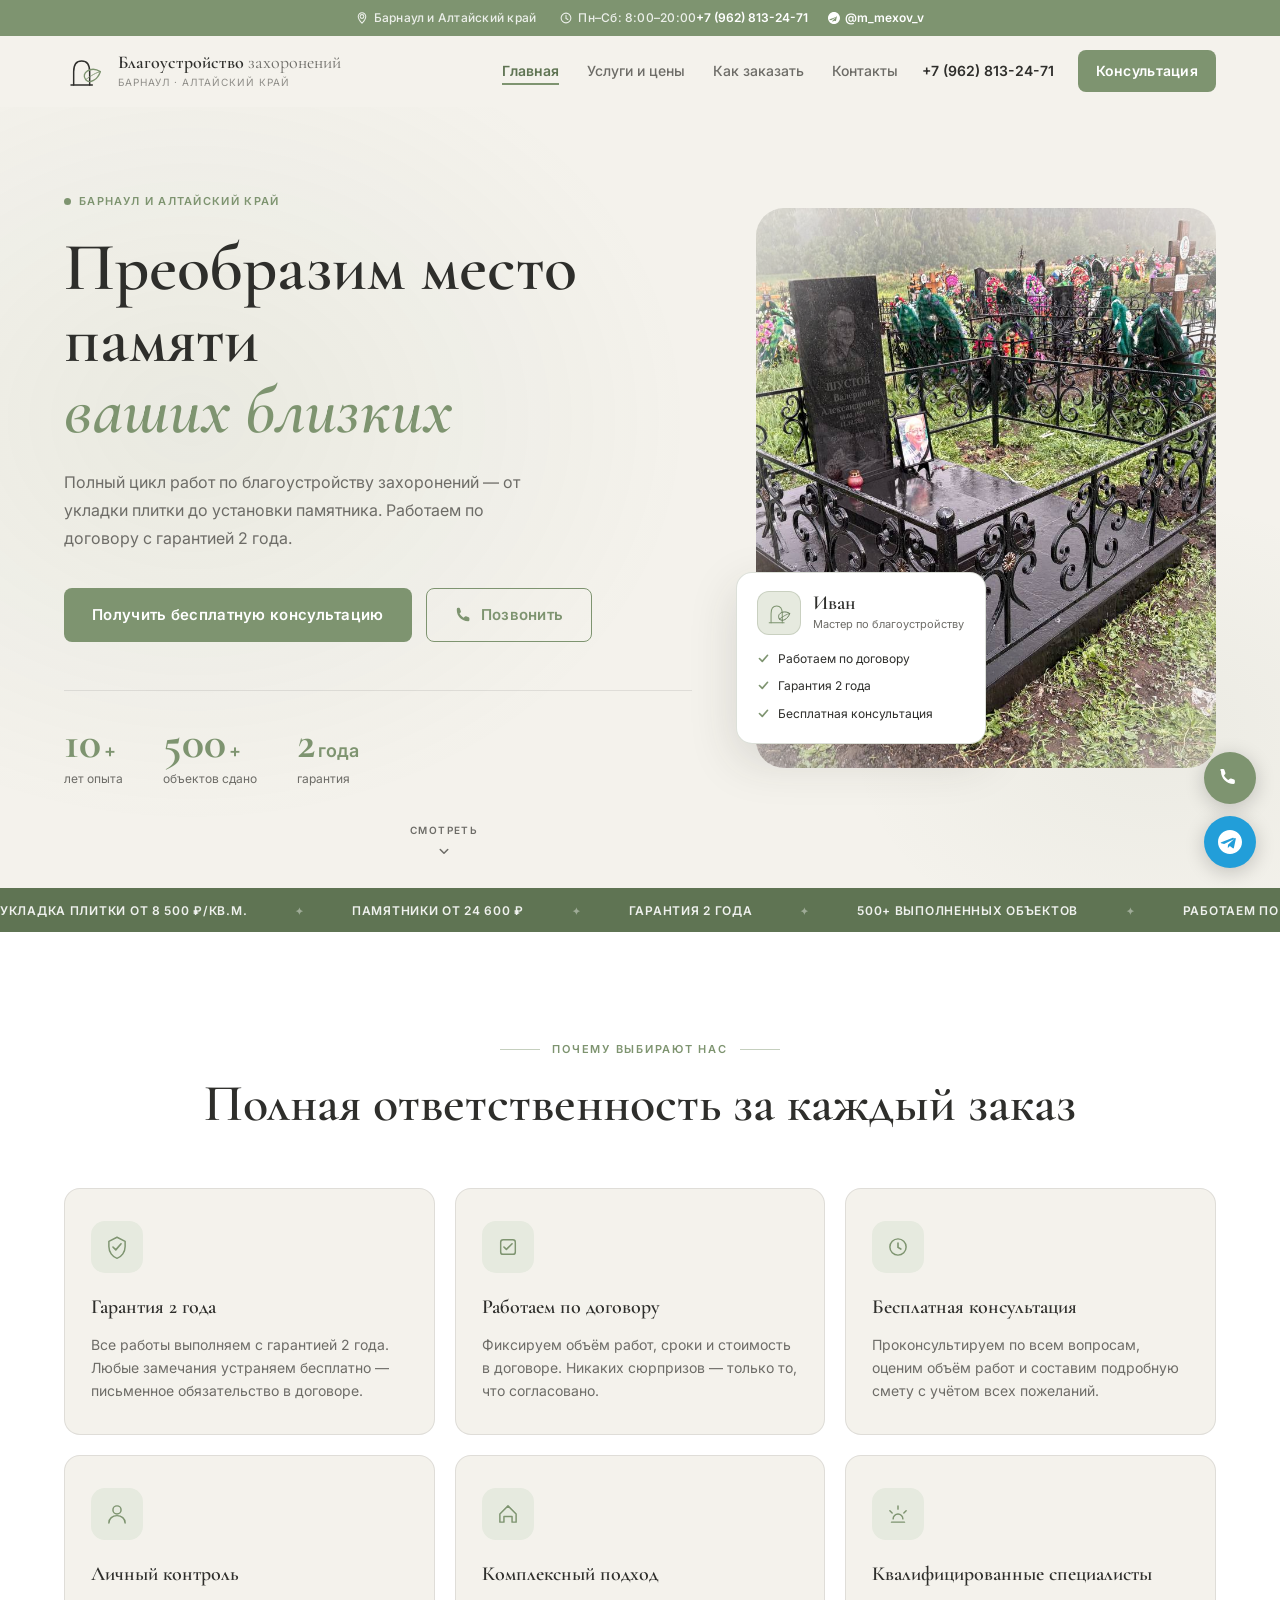
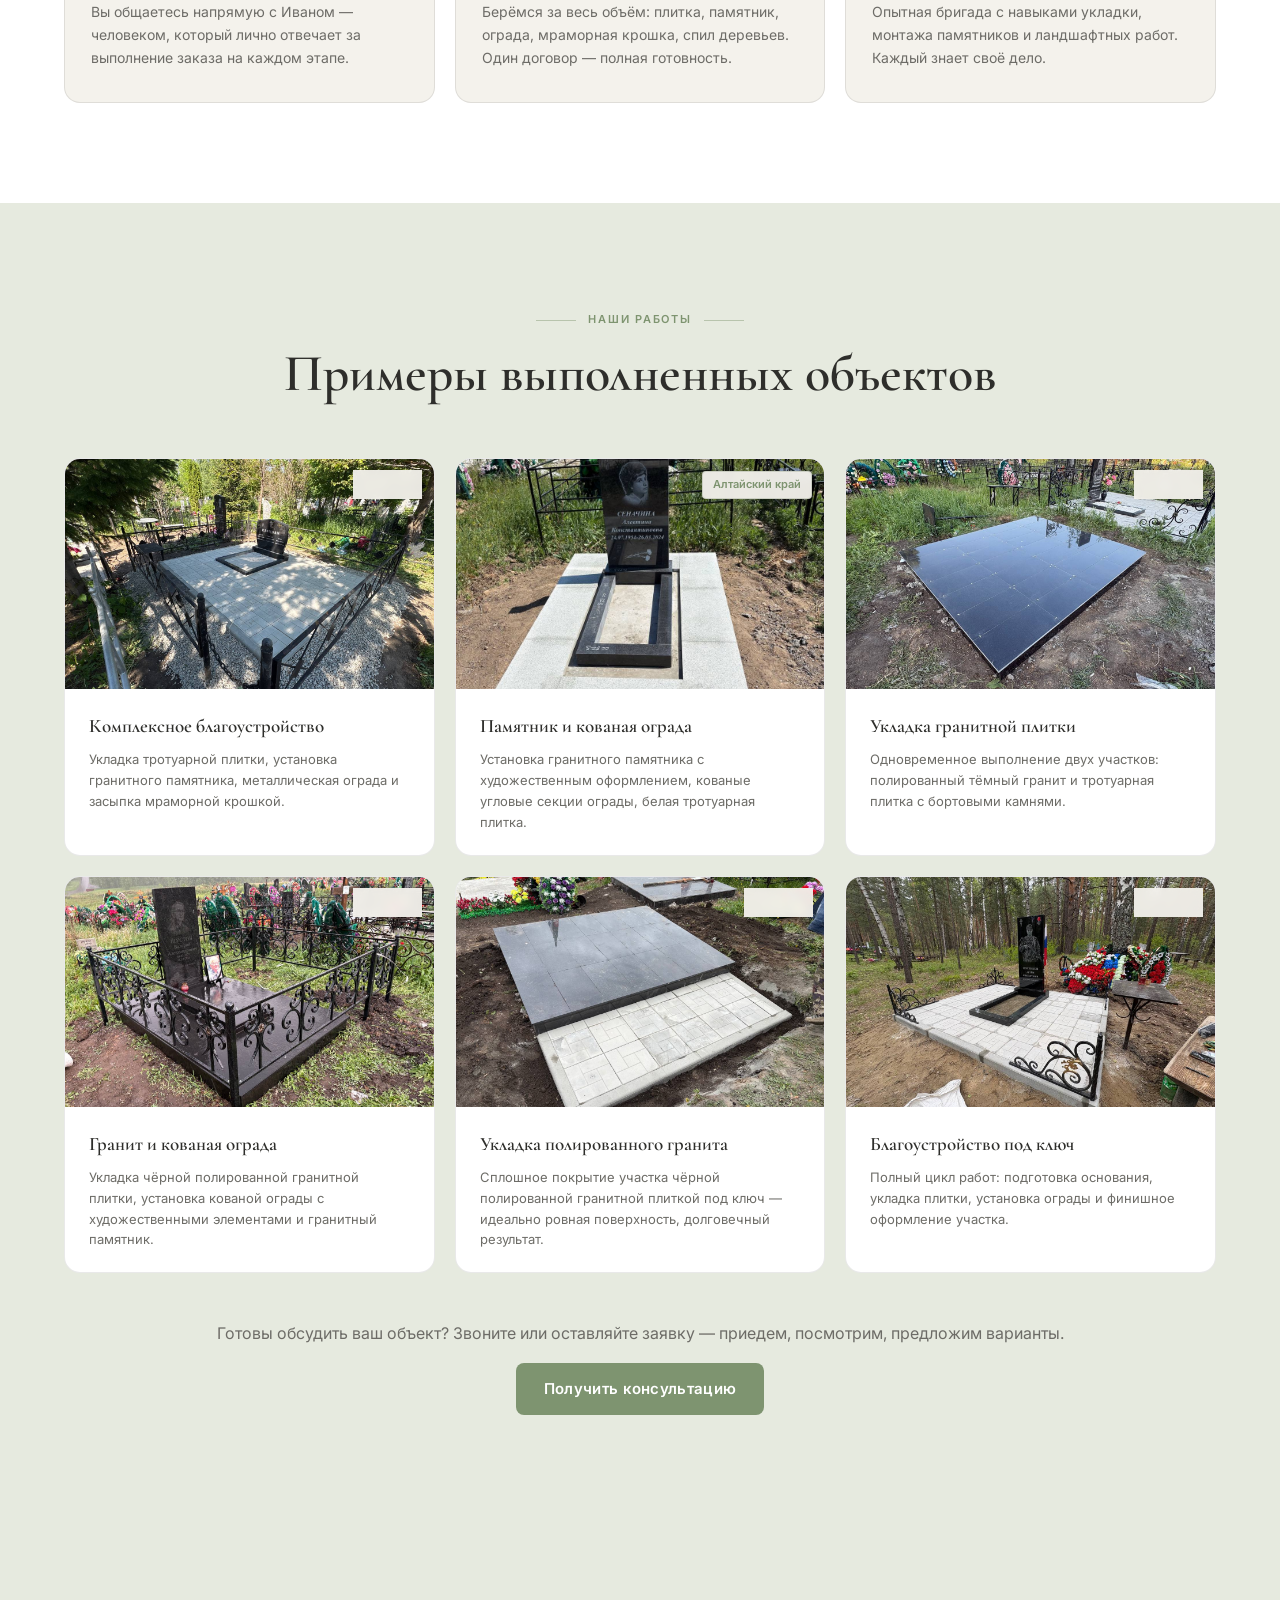
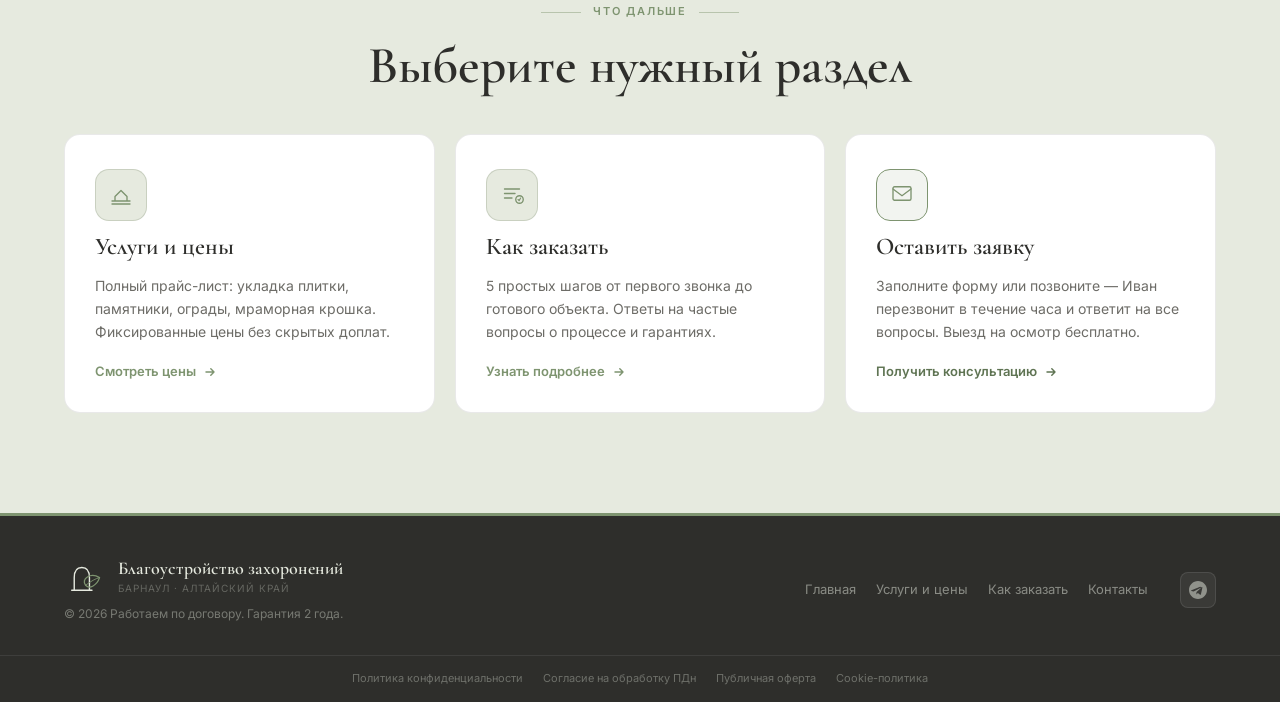
==== commit 07797438: "Convert to multi-page site: Главная, Услуги, Как заказать, Контакты - index.html: оставлены Hero + П" ====
--- a/index.html
+++ b/index.html
@@ -4,7 +4,7 @@
   <meta charset="UTF-8">
   <meta name="viewport" content="width=device-width, initial-scale=1.0">
   <title>Благоустройство захоронений в Барнауле | Иван — гарантия 2 года</title>
-  <meta name="description" content="Благоустройство мест захоронений в Барнауле и Алтайском крае. Укладка плитки от 8500 ₽/кв.м., памятники, ограды, мраморная крошка. Бесплатная консультация. Гарантия 2 года. Работаем по договору.">
+  <meta name="description" content="Благоустройство мест захоронений в Барнауле и Алтайском крае. Укладка плитки от 8500 ₽/кв.м., памятники, ограды, мраморная крошка. Бесплатная консультация. Гарантия 2 года.">
   <link rel="preconnect" href="https://fonts.googleapis.com">
   <link rel="preconnect" href="https://fonts.gstatic.com" crossorigin>
   <link href="https://fonts.googleapis.com/css2?family=Cormorant+Garamond:ital,wght@0,400;0,500;0,600;0,700;1,400;1,600&family=Inter:wght@400;500;600;700&display=swap" rel="stylesheet">
@@ -38,7 +38,7 @@
 <!-- ===== HEADER ===== -->
 <header class="header" id="header">
   <div class="container header__inner">
-    <a href="#" class="logo">
+    <a href="index.html" class="logo">
       <div class="logo__mark">
         <svg viewBox="0 0 60 50" fill="none" width="40" height="34">
           <path d="M13 46L13 26Q13 10 25 10Q37 10 37 26L37 46" stroke="#2E2E2B" stroke-width="2.2" stroke-linecap="round" stroke-linejoin="round"/>
@@ -53,15 +53,13 @@
       </div>
     </a>
     <nav class="nav" id="nav">
-      <a href="#services">Услуги</a>
-      <a href="#price">Цены</a>
-      <a href="#process">Как работаем</a>
-      <a href="#works">Примеры</a>
-      <a href="#faq">FAQ</a>
-      <a href="#contact">Контакты</a>
+      <a href="index.html">Главная</a>
+      <a href="uslugi.html">Услуги и цены</a>
+      <a href="kak-zakazat.html">Как заказать</a>
+      <a href="contacts.html">Контакты</a>
     </nav>
     <a href="tel:+79628132471" class="header__phone">+7 (962) 813-24-71</a>
-    <a href="#contact" class="btn btn--accent btn--sm"><span>Консультация</span></a>
+    <a href="contacts.html" class="btn btn--accent btn--sm"><span>Консультация</span></a>
     <button class="burger" id="burger" aria-label="Меню">
       <span></span><span></span><span></span>
     </button>
@@ -77,7 +75,7 @@
       <h1 class="hero__title">Преобразим место памяти<br><em>ваших близких</em></h1>
       <p class="hero__sub">Полный цикл работ по благоустройству захоронений — от укладки плитки до установки памятника. Работаем по договору с гарантией 2 года.</p>
       <div class="hero__cta">
-        <a href="#contact" class="btn btn--accent btn--pulse">Получить бесплатную консультацию</a>
+        <a href="contacts.html" class="btn btn--accent btn--pulse">Получить бесплатную консультацию</a>
         <a href="tel:+79628132471" class="btn btn--ghost">
           <svg viewBox="0 0 20 20" fill="none" width="18" height="18"><path d="M2 3.5A1.5 1.5 0 013.5 2h.878c.486 0 .916.308 1.079.768l1.046 2.98a1.5 1.5 0 01-.342 1.574L5.07 8.43C6.2 10.42 7.58 11.8 9.57 12.93l1.108-1.09a1.5 1.5 0 011.574-.343l2.98 1.046c.46.162.768.593.768 1.079V15.5A1.5 1.5 0 0114.5 17C7.596 17 2 11.404 2 4.5V3.5z" fill="currentColor"/></svg>
           Позвонить
@@ -98,8 +96,6 @@
         </div>
       </div>
     </div>
-
-    <!-- Правая колонка: фото + карточка -->
     <div class="hero__visual">
       <div class="hero__img-frame">
         <img src="work4.jpg" alt="Пример выполненной работы — гранитная плитка и кованая ограда" loading="eager">
@@ -234,7 +230,7 @@
   </div>
 </section>
 
-<!-- ===== ПРИМЕРЫ РАБОТ (после "Полная ответственность") ===== -->
+<!-- ===== ПРИМЕРЫ РАБОТ ===== -->
 <section class="works" id="works">
   <div class="container">
     <div class="section-head reveal">
@@ -311,350 +307,52 @@
     </div>
     <div class="works__cta reveal">
       <p>Готовы обсудить ваш объект? Звоните или оставляйте заявку — приедем, посмотрим, предложим варианты.</p>
-      <a href="#contact" class="btn btn--accent">Получить консультацию</a>
+      <a href="contacts.html" class="btn btn--accent">Получить консультацию</a>
     </div>
   </div>
 </section>
 
-<!-- ===== УСЛУГИ ===== -->
-<section class="services" id="services">
+<!-- ===== НАВИГАЦИЯ ПО РАЗДЕЛАМ ===== -->
+<section class="page-nav-strip">
   <div class="container">
-    <div class="section-head reveal">
-      <div class="section-label">Что мы делаем</div>
-      <h2 class="section-title">Полный цикл благоустройства</h2>
-    </div>
-    <div class="services__grid">
-      <div class="srv">
-        <div class="srv__icon">
-          <svg viewBox="0 0 32 32" fill="none"><path d="M4 28h24M4 24h24M8 24v-6l8-8 8 8v6" stroke="currentColor" stroke-width="1.8" stroke-linecap="round" stroke-linejoin="round"/></svg>
-        </div>
-        <h3 class="srv__title">Укладка плитки</h3>
-        <p class="srv__text">Тротуарная плитка любой сложности. В стоимость включены материал и работа — цена под ключ без скрытых доплат.</p>
-        <div class="srv__price">от 8 500 ₽/кв.м.</div>
-        <div class="srv__note">под ключ: материал + работа</div>
-      </div>
-      <div class="srv">
-        <div class="srv__icon">
-          <svg viewBox="0 0 32 32" fill="none"><circle cx="16" cy="16" r="10" stroke="currentColor" stroke-width="1.8"/><circle cx="16" cy="16" r="4" stroke="currentColor" stroke-width="1.8"/><path d="M16 6v4M16 22v4M6 16h4M22 16h4" stroke="currentColor" stroke-width="1.8" stroke-linecap="round"/></svg>
-        </div>
-        <h3 class="srv__title">Мраморная крошка / щебень</h3>
-        <p class="srv__text">Засыпка мраморной крошкой или щебнем — изысканно, долговечно, легко в уходе. Различные фракции и цвета.</p>
-        <div class="srv__price">от 650 ₽/пог.м.</div>
-        <div class="srv__note">мраморная крошка — от 1 000 ₽/пог.м.</div>
-      </div>
-      <div class="srv">
-        <div class="srv__icon">
-          <svg viewBox="0 0 32 32" fill="none"><rect x="10" y="4" width="12" height="20" rx="2" stroke="currentColor" stroke-width="1.8"/><path d="M8 24h16M13 10h6M13 14h6" stroke="currentColor" stroke-width="1.8" stroke-linecap="round"/></svg>
-        </div>
-        <h3 class="srv__title">Памятники под заказ</h3>
-        <p class="srv__text">Изготовление гранитных памятников различных размеров с художественным оформлением. Поставка и установка включены.</p>
-        <div class="srv__price">от 24 600 ₽</div>
-        <div class="srv__note">+ оформление от 6 000 ₽</div>
-      </div>
-      <div class="srv">
-        <div class="srv__icon">
-          <svg viewBox="0 0 32 32" fill="none"><rect x="4" y="24" width="24" height="4" rx="1" stroke="currentColor" stroke-width="1.8"/><path d="M4 24V10M28 24V10M4 10h24M10 10V24M22 10V24M16 10V24" stroke="currentColor" stroke-width="1.8" stroke-linecap="round"/></svg>
-        </div>
-        <h3 class="srv__title">Ограды, столы и лавочки</h3>
-        <p class="srv__text">Установка металлических оград, столиков и скамеечек. Собственное производство, любые размеры под ваш участок.</p>
-        <div class="srv__price">уточняйте цену</div>
-        <div class="srv__note">замер и расчёт бесплатно</div>
-      </div>
-      <div class="srv">
-        <div class="srv__icon">
-          <svg viewBox="0 0 32 32" fill="none"><path d="M16 4v12M10 8l6-4 6 4M8 20c0-4.4 3.6-8 8-8s8 3.6 8 8" stroke="currentColor" stroke-width="1.8" stroke-linecap="round" stroke-linejoin="round"/><path d="M4 28h24M8 24l4-4M24 24l-4-4M16 28v-4" stroke="currentColor" stroke-width="1.8" stroke-linecap="round"/></svg>
-        </div>
-        <h3 class="srv__title">Спил деревьев</h3>
-        <p class="srv__text">Безопасный спил и вывоз деревьев и кустарников на территории захоронения. Работаем аккуратно.</p>
-        <div class="srv__price">уточняйте цену</div>
-        <div class="srv__note">оценка на месте</div>
-      </div>
-    </div>
-  </div>
-</section>
-
-<!-- ===== ПРАЙС-ЛИСТ (редизайн) ===== -->
-<section class="price" id="price">
-  <div class="container">
-    <div class="section-head reveal">
-      <div class="section-label">Стоимость</div>
-      <h2 class="section-title">Прозрачные цены без доплат</h2>
-    </div>
-
-    <!-- Раздел 1 -->
-    <div class="price2__block reveal">
-      <div class="price2__block-head">
-        <svg viewBox="0 0 24 24" fill="none" width="22" height="22"><path d="M12 22c5.5-2.5 9-7.5 9-13V5l-9-3-9 3v4c0 5.5 3.5 10.5 9 13z" stroke="#7E9470" stroke-width="1.6" stroke-linejoin="round"/><path d="M8 12l2.5 2.5L16 9" stroke="#7E9470" stroke-width="1.8" stroke-linecap="round" stroke-linejoin="round"/></svg>
-        1. Укладка и благоустройство
-      </div>
-      <div class="price2__table-wrap">
-        <table class="price2__table">
-          <thead>
-            <tr><th>Вид работ</th><th>Стоимость</th></tr>
-          </thead>
-          <tbody>
-            <tr>
-              <td><span class="price2__num">1</span>Тротуарная плитка (материал + работа)</td>
-              <td>8 500 ₽/кв.м.</td>
-            </tr>
-            <tr>
-              <td><span class="price2__num">2</span>Мраморная крошка</td>
-              <td>от 1 000 ₽/пог.м.</td>
-            </tr>
-            <tr>
-              <td><span class="price2__num">3</span>Щебень</td>
-              <td>от 650 ₽/пог.м.</td>
-            </tr>
-            <tr>
-              <td><span class="price2__num">4</span>Ограда металлическая</td>
-              <td>по запросу</td>
-            </tr>
-            <tr>
-              <td><span class="price2__num">5</span>Стол + лавочки</td>
-              <td>по запросу</td>
-            </tr>
-            <tr>
-              <td><span class="price2__num">6</span>Спил деревьев</td>
-              <td>по запросу</td>
-            </tr>
-            <tr class="price2__row--free">
-              <td><span class="price2__num price2__num--green">7</span>Бесплатная консультация</td>
-              <td>0 ₽</td>
-            </tr>
-          </tbody>
-        </table>
-      </div>
-    </div>
-
-    <!-- Раздел 2 -->
-    <div class="price2__block reveal">
-      <div class="price2__block-head">
-        <svg viewBox="0 0 24 24" fill="none" width="22" height="22"><rect x="8" y="3" width="8" height="16" rx="2" stroke="#7E9470" stroke-width="1.6"/><path d="M6 19h12M10 8h4M10 12h4" stroke="#7E9470" stroke-width="1.6" stroke-linecap="round"/></svg>
-        2. Памятники под заказ
-      </div>
-      <div class="price2__table-wrap">
-        <table class="price2__table price2__table--3col">
-          <thead>
-            <tr><th>Размер (мм)</th><th>Памятник</th><th>Оформление</th></tr>
-          </thead>
-          <tbody>
-            <tr><td>1 000 × 450 × 50</td><td>24 600 ₽</td><td>6 000 ₽</td></tr>
-            <tr><td>1 000 × 500 × 50</td><td>28 000 ₽</td><td>6 000 ₽</td></tr>
-            <tr><td>1 100 × 500 × 70</td><td>47 150 ₽</td><td>6 500 ₽</td></tr>
-            <tr><td>1 200 × 600 × 70</td><td>58 350 ₽</td><td>7 000 ₽</td></tr>
-            <tr><td>1 300 × 600 × 70</td><td>63 000 ₽</td><td>7 500 ₽</td></tr>
-            <tr><td>1 400 × 600 × 70</td><td>70 000 ₽</td><td>7 500 ₽</td></tr>
-          </tbody>
-        </table>
-      </div>
-    </div>
-
-    <!-- Нижний блок -->
-    <div class="price2__footer reveal">
-      <div class="price2__note">
-        <div class="price2__note-icon">
-          <svg viewBox="0 0 32 32" fill="none" width="28" height="28"><path d="M16 4L6 9v6.5c0 6.5 4.2 12.6 10 14.5 5.8-1.9 10-8 10-14.5V9L16 4z" stroke="#7E9470" stroke-width="1.8" stroke-linejoin="round"/></svg>
-        </div>
-        <p>Окончательная стоимость фиксируется в договоре после консультации специалиста. Никаких скрытых доплат.</p>
-      </div>
-      <div class="price2__bottom">
-        <div class="price2__includes">
-          <strong>Что входит в услуги:</strong>
-          <ul>
-            <li>Укладка плитки</li>
-            <li>Памятники под заказ</li>
-            <li>Ограды, столы и лавочки</li>
-            <li>Мраморная крошка / щебень</li>
-            <li>Спил деревьев</li>
-          </ul>
-        </div>
-        <div class="price2__contact">
-          <div class="price2__contact-name">Иван</div>
-          <a href="tel:+79628132471" class="price2__contact-item">
-            <svg viewBox="0 0 20 20" fill="none" width="15" height="15"><path d="M2 5.5a.5.5 0 01.5-.5h.878c.486 0 .916.308 1.079.768l1.046 2.98a1.5 1.5 0 01-.342 1.574L4.07 11.43C5.2 13.42 6.58 14.8 8.57 15.93l1.108-1.09a1.5 1.5 0 011.574-.343l2.98 1.046c.46.162.768.593.768 1.079V17.5a.5.5 0 01-.5.5C7.596 18 2 12.404 2 5.5z" fill="#7E9470"/></svg>
-            +7 (962) 813-24-71
-          </a>
-          <a href="https://t.me/m_mexov_v" class="price2__contact-item" target="_blank" rel="noopener">
-            <svg viewBox="0 0 20 20" fill="#7E9470" width="15" height="15"><path d="M10 0C4.48 0 0 4.48 0 10s4.48 10 10 10 10-4.48 10-10S15.52 0 10 0zm4.95 6.82l-1.68 7.94c-.13.56-.45.7-.9.43l-2.5-1.84-1.2 1.16c-.13.13-.25.25-.51.25l.18-2.57 4.68-4.23c.2-.18-.04-.28-.31-.1L5.09 11.77l-2.47-.77c-.54-.17-.55-.54.11-.8l9.64-3.72c.45-.17.85.11.58.34z"/></svg>
-            @m_mexov_v
-          </a>
-          <span class="price2__contact-item">
-            <svg viewBox="0 0 20 20" fill="none" width="15" height="15"><circle cx="10" cy="10" r="8" stroke="#7E9470" stroke-width="1.5"/><path d="M10 6v5l3 2" stroke="#7E9470" stroke-width="1.5" stroke-linecap="round"/></svg>
-            Пн–Сб: 8:00–20:00
-          </span>
-        </div>
-        <div class="price2__cta-col">
-          <a href="#contact" class="btn btn--accent btn--full">
-            <svg viewBox="0 0 24 24" fill="none" width="16" height="16"><path d="M12 22c5.5-2.5 9-7.5 9-13V5l-9-3-9 3v4c0 5.5 3.5 10.5 9 13z" stroke="currentColor" stroke-width="1.6" stroke-linejoin="round"/></svg>
-            Получить бесплатную консультацию
-          </a>
-          <p class="price2__cta-note">Стоимость фиксируется в договоре</p>
-        </div>
-      </div>
-    </div>
-  </div>
-</section>
-
-<!-- ===== ПРОЦЕСС ===== -->
-<section class="process" id="process">
-  <div class="container">
-    <div class="section-head reveal">
-      <div class="section-label">Как мы работаем</div>
-      <h2 class="section-title">5 шагов от звонка до готового объекта</h2>
-    </div>
-    <div class="process__steps">
-      <div class="step">
-        <div class="step__num">01</div>
-        <div class="step__body">
-          <h3 class="step__title">Заявка или звонок</h3>
-          <p class="step__text">Оставляете заявку на сайте или звоните Ивану напрямую. Обсуждаем пожелания и выбираем удобное время для выезда.</p>
-        </div>
-      </div>
-      <div class="step">
-        <div class="step__num">02</div>
-        <div class="step__body">
-          <h3 class="step__title">Выезд на место</h3>
-          <p class="step__text">Иван приезжает на кладбище, осматривает участок, делает замеры и обсуждает варианты благоустройства с учётом ваших пожеланий.</p>
-        </div>
-      </div>
-      <div class="step">
-        <div class="step__num">03</div>
-        <div class="step__body">
-          <h3 class="step__title">Смета и договор</h3>
-          <p class="step__text">Составляем подробную смету с фиксированными ценами. Подписываем договор — вы защищены от любых неожиданностей.</p>
-        </div>
-      </div>
-      <div class="step">
-        <div class="step__num">04</div>
-        <div class="step__body">
-          <h3 class="step__title">Выполнение работ</h3>
-          <p class="step__text">Все работы выполняются в оговорённые сроки. Иван сам лично контролирует каждый этап.</p>
-        </div>
-      </div>
-      <div class="step">
-        <div class="step__num">05</div>
-        <div class="step__body">
-          <h3 class="step__title">Сдача объекта</h3>
-          <p class="step__text">Принимаете работу вместе с нами. Получаете гарантийные документы на 2 года. Место памяти готово — достойно и навсегда.</p>
-        </div>
-      </div>
-    </div>
-  </div>
-</section>
-
-<!-- ===== FAQ ===== -->
-<section class="faq" id="faq">
-  <div class="faq__deco" aria-hidden="true">
-    <img src="work5.jpg" alt="">
-  </div>
-  <div class="container">
-    <div class="section-head reveal">
-      <div class="section-label">Частые вопросы</div>
-      <h2 class="section-title">Ответы на главные вопросы</h2>
-    </div>
-    <div class="faq__list">
-      <details class="faq__item">
-        <summary class="faq__q">Что входит в стоимость 8 500 ₽/кв.м. за плитку?</summary>
-        <div class="faq__a">В эту цену входит всё: материал (плитка, подложка, бордюры), подготовка основания, укладка и финишная обработка. Это цена под ключ — никаких дополнительных расходов на материалы не будет.</div>
-      </details>
-      <details class="faq__item">
-        <summary class="faq__q">Как рассчитывается стоимость памятника?</summary>
-        <div class="faq__a">Стоимость складывается из цены самого памятника (по размеру из прайса) плюс оформление (портрет, гравировка, декор). Установка включена в стоимость. Точная цена фиксируется в договоре после согласования эскиза.</div>
-      </details>
-      <details class="faq__item">
-        <summary class="faq__q">Работаете ли вы только в Барнауле?</summary>
-        <div class="faq__a">Нет, работаем по всему Алтайскому краю. Выезжаем в населённые пункты края — стоимость уточняется при заказе.</div>
-      </details>
-      <details class="faq__item">
-        <summary class="faq__q">Как долго выполняются работы?</summary>
-        <div class="faq__a">Зависит от объёма. Укладка плитки на стандартном участке — 1–3 дня. Изготовление памятника под заказ — 2–4 недели. Конкретные сроки фиксируются в договоре.</div>
-      </details>
-      <details class="faq__item">
-        <summary class="faq__q">Что значит «гарантия 2 года»?</summary>
-        <div class="faq__a">В течение 2 лет мы бесплатно устраняем любые дефекты, возникшие по нашей вине: просадка плитки, отслоение, повреждения. Гарантийные обязательства прописаны в договоре.</div>
-      </details>
-      <details class="faq__item">
-        <summary class="faq__q">Нужна ли предоплата?</summary>
-        <div class="faq__a">Условия оплаты прописываются в договоре индивидуально. Обычно это аванс 30–50% при начале работ и остаток по факту сдачи.</div>
-      </details>
-    </div>
-  </div>
-</section>
-
-<!-- ===== ФОРМА + КАРТА ===== -->
-<section class="contact-section" id="contact">
-  <div class="container">
-    <div class="section-head reveal">
-      <div class="section-label">Записаться</div>
-      <h2 class="section-title">Получите бесплатную консультацию</h2>
-      <p class="section-sub">Оставьте заявку — Иван перезвонит в течение часа и ответит на все вопросы</p>
-    </div>
-    <div class="contact-row">
-      <div class="form-wrap">
-        <form id="leadForm" class="form" novalidate>
-          <input type="text" name="_gotcha" style="display:none" tabindex="-1" autocomplete="off">
-          <div class="form__group">
-            <label class="form__label">Ваше имя *</label>
-            <input class="form__input" type="text" name="name" placeholder="Как вас зовут?" required>
-          </div>
-          <div class="form__group">
-            <label class="form__label">Телефон *</label>
-            <input class="form__input" type="tel" name="phone" placeholder="+7 (___) ___-__-__" required>
-          </div>
-          <div class="form__group">
-            <label class="form__label">Что нужно сделать?</label>
-            <select class="form__input form__select" name="service">
-              <option value="">Выберите услугу (по желанию)</option>
-              <option>Укладка плитки</option>
-              <option>Мраморная крошка / щебень</option>
-              <option>Памятник под заказ</option>
-              <option>Ограда, стол, лавочки</option>
-              <option>Спил деревьев</option>
-              <option>Комплексное благоустройство</option>
-            </select>
-          </div>
-          <div class="form__group">
-            <label class="form__label">Кладбище / район</label>
-            <input class="form__input" type="text" name="address" placeholder="Название кладбища или адрес">
-          </div>
-          <div class="form__group">
-            <label class="form__label">Примерный бюджет</label>
-            <select class="form__input form__select" name="budget">
-              <option value="">Не определился</option>
-              <option>до 30 000 ₽</option>
-              <option>30 000 – 70 000 ₽</option>
-              <option>70 000 – 150 000 ₽</option>
-              <option>от 150 000 ₽</option>
-            </select>
-          </div>
-          <button type="submit" class="btn btn--accent btn--full">Получить бесплатную консультацию</button>
-          <p class="form__agree">Нажимая кнопку, вы соглашаетесь с <a href="privacy-consent.html" target="_blank">политикой конфиденциальности</a></p>
-        </form>
-      </div>
-      <div class="map-wrap">
-        <iframe
-          src="https://yandex.ru/map-widget/v1/?ll=83.7798,53.3479&z=12&pt=83.7798,53.3479,pm2rdm"
-          width="100%" height="100%" style="border:0" allowfullscreen loading="lazy" title="Барнаул">
-        </iframe>
-        <div class="contact-cards">
-          <div class="contact-card">
-            <svg viewBox="0 0 20 20" fill="none" width="18" height="18"><path d="M3 5a1 1 0 011-1h12a1 1 0 011 1v10a1 1 0 01-1 1H4a1 1 0 01-1-1V5z" stroke="#7E9470" stroke-width="1.5"/><path d="M3 6l7 5 7-5" stroke="#7E9470" stroke-width="1.5"/></svg>
-            <span>Барнаул и Алтайский край</span>
-          </div>
-          <div class="contact-card">
-            <svg viewBox="0 0 20 20" fill="none" width="18" height="18"><path d="M2 5.5a.5.5 0 01.5-.5h.878c.486 0 .916.308 1.079.768l1.046 2.98a1.5 1.5 0 01-.342 1.574L4.07 11.43C5.2 13.42 6.58 14.8 8.57 15.93l1.108-1.09a1.5 1.5 0 011.574-.343l2.98 1.046c.46.162.768.593.768 1.079V17.5a.5.5 0 01-.5.5C7.596 18 2 12.404 2 5.5z" fill="#7E9470"/></svg>
-            <a href="tel:+79628132471">+7 (962) 813-24-71</a>
-          </div>
-          <div class="contact-card">
-            <svg viewBox="0 0 20 20" fill="#7E9470" width="18" height="18"><path d="M10 0C4.48 0 0 4.48 0 10s4.48 10 10 10 10-4.48 10-10S15.52 0 10 0zm4.95 6.82l-1.68 7.94c-.13.56-.45.7-.9.43l-2.5-1.84-1.2 1.16c-.13.13-.25.25-.51.25l.18-2.57 4.68-4.23c.2-.18-.04-.28-.31-.1L5.09 11.77l-2.47-.77c-.54-.17-.55-.54.11-.8l9.64-3.72c.45-.17.85.11.58.34z"/></svg>
-            <a href="https://t.me/m_mexov_v" target="_blank" rel="noopener">@m_mexov_v</a>
-          </div>
-          <div class="contact-card">
-            <svg viewBox="0 0 20 20" fill="none" width="18" height="18"><circle cx="10" cy="10" r="8" stroke="#7E9470" stroke-width="1.5"/><path d="M10 6v5l3 2" stroke="#7E9470" stroke-width="1.5" stroke-linecap="round"/></svg>
-            <span>Пн–Сб: 8:00–20:00</span>
-          </div>
-        </div>
-      </div>
+    <div class="section-head reveal" style="margin-bottom:40px">
+      <div class="section-label">Что дальше</div>
+      <h2 class="section-title">Выберите нужный раздел</h2>
+    </div>
+    <div class="pns__grid">
+      <a href="uslugi.html" class="pns__card reveal">
+        <div class="pns__icon">
+          <svg viewBox="0 0 32 32" fill="none" width="24" height="24"><path d="M4 28h24M4 24h24M8 24v-6l8-8 8 8v6" stroke="#7E9470" stroke-width="1.8" stroke-linecap="round" stroke-linejoin="round"/></svg>
+        </div>
+        <div class="pns__title">Услуги и цены</div>
+        <div class="pns__desc">Полный прайс-лист: укладка плитки, памятники, ограды, мраморная крошка. Фиксированные цены без скрытых доплат.</div>
+        <div class="pns__arrow">
+          Смотреть цены
+          <svg viewBox="0 0 20 20" fill="none" width="16" height="16"><path d="M5 10h10M11 6l4 4-4 4" stroke="currentColor" stroke-width="1.8" stroke-linecap="round" stroke-linejoin="round"/></svg>
+        </div>
+      </a>
+      <a href="kak-zakazat.html" class="pns__card reveal">
+        <div class="pns__icon">
+          <svg viewBox="0 0 32 32" fill="none" width="24" height="24"><path d="M6 8h20M6 14h14M6 20h10" stroke="#7E9470" stroke-width="1.8" stroke-linecap="round"/><circle cx="26" cy="22" r="5" stroke="#7E9470" stroke-width="1.8"/><path d="M24 22l1.5 1.5L27.5 20" stroke="#7E9470" stroke-width="1.5" stroke-linecap="round" stroke-linejoin="round"/></svg>
+        </div>
+        <div class="pns__title">Как заказать</div>
+        <div class="pns__desc">5 простых шагов от первого звонка до готового объекта. Ответы на частые вопросы о процессе и гарантиях.</div>
+        <div class="pns__arrow">
+          Узнать подробнее
+          <svg viewBox="0 0 20 20" fill="none" width="16" height="16"><path d="M5 10h10M11 6l4 4-4 4" stroke="currentColor" stroke-width="1.8" stroke-linecap="round" stroke-linejoin="round"/></svg>
+        </div>
+      </a>
+      <a href="contacts.html" class="pns__card pns__card--accent reveal">
+        <div class="pns__icon pns__icon--accent">
+          <svg viewBox="0 0 32 32" fill="none" width="24" height="24"><path d="M4 7a2 2 0 012-2h20a2 2 0 012 2v14a2 2 0 01-2 2H6a2 2 0 01-2-2V7z" stroke="currentColor" stroke-width="1.8"/><path d="M4 8l12 9 12-9" stroke="currentColor" stroke-width="1.8" stroke-linecap="round"/></svg>
+        </div>
+        <div class="pns__title">Оставить заявку</div>
+        <div class="pns__desc">Заполните форму или позвоните — Иван перезвонит в течение часа и ответит на все вопросы. Выезд на осмотр бесплатно.</div>
+        <div class="pns__arrow">
+          Получить консультацию
+          <svg viewBox="0 0 20 20" fill="none" width="16" height="16"><path d="M5 10h10M11 6l4 4-4 4" stroke="currentColor" stroke-width="1.8" stroke-linecap="round" stroke-linejoin="round"/></svg>
+        </div>
+      </a>
     </div>
   </div>
 </section>
@@ -663,7 +361,7 @@
 <footer class="footer">
   <div class="container footer__inner">
     <div class="footer__left">
-      <a href="#" class="logo">
+      <a href="index.html" class="logo">
         <div class="logo__mark">
           <svg viewBox="0 0 60 50" fill="none" width="38" height="32">
             <path d="M13 46L13 26Q13 10 25 10Q37 10 37 26L37 46" stroke="#E6EADF" stroke-width="2.2" stroke-linecap="round" stroke-linejoin="round"/>
@@ -680,11 +378,10 @@
       <p class="footer__copy">© <span id="year"></span> Работаем по договору. Гарантия 2 года.</p>
     </div>
     <div class="footer__links">
-      <a href="#services">Услуги</a>
-      <a href="#price">Цены</a>
-      <a href="#process">Как работаем</a>
-      <a href="#faq">FAQ</a>
-      <a href="#contact">Контакты</a>
+      <a href="index.html">Главная</a>
+      <a href="uslugi.html">Услуги и цены</a>
+      <a href="kak-zakazat.html">Как заказать</a>
+      <a href="contacts.html">Контакты</a>
     </div>
     <div class="footer__social">
       <a href="https://t.me/m_mexov_v" class="social-btn" title="Telegram" target="_blank" rel="noopener">
@@ -692,7 +389,6 @@
       </a>
     </div>
   </div>
-  <!-- Правовые документы -->
   <div class="footer__legal">
     <div class="container">
       <a href="privacy-policy.html">Политика конфиденциальности</a>
@@ -703,7 +399,6 @@
   </div>
 </footer>
 
-<!-- ===== FAB ===== -->
 <a href="tel:+79628132471" class="fab fab--call" title="Позвонить">
   <svg viewBox="0 0 24 24" fill="white" width="24" height="24"><path d="M2 4.5A1.5 1.5 0 013.5 3h1.757c.487 0 .917.308 1.08.768l1.045 2.98a1.5 1.5 0 01-.341 1.574L6 9.43C7.13 11.42 8.57 12.87 10.43 14l1.108-1.09a1.5 1.5 0 011.574-.34l2.98 1.044c.46.162.768.593.768 1.08V16.5A1.5 1.5 0 0115.5 18C8.596 18 3 12.404 3 5.5V4.5z"/></svg>
 </a>
--- a/styles.css
+++ b/styles.css
@@ -557,6 +557,118 @@
 .legal-content strong { color: var(--text); }
 .legal-content a { color: var(--accent); text-decoration: underline; }
 
+/* ===== ACTIVE NAV LINK ===== */
+.nav a.active { color: var(--accent-dark); font-weight: 600; }
+.nav a.active::after { transform: scaleX(1); }
+
+/* ===== PAGE BANNER ===== */
+.page-banner {
+  background: var(--surface);
+  padding: 40px 0 48px;
+  border-bottom: 1px solid var(--border-dim);
+}
+.page-banner__breadcrumb {
+  display: flex;
+  align-items: center;
+  gap: 6px;
+  font-size: 12px;
+  color: var(--muted);
+  margin-bottom: 14px;
+}
+.page-banner__breadcrumb a { color: var(--accent); transition: opacity var(--transition); }
+.page-banner__breadcrumb a:hover { opacity: .75; }
+.page-banner__breadcrumb span { color: var(--muted); }
+.page-banner__title {
+  font-family: 'Cormorant Garamond', serif;
+  font-size: clamp(30px, 4vw, 50px);
+  font-weight: 600;
+  color: var(--text);
+  line-height: 1.1;
+  margin-bottom: 10px;
+}
+.page-banner__sub { font-size: 16px; color: var(--muted); max-width: 560px; }
+
+/* ===== PAGE-NAV STRIP (главная: 3 карточки-навигатора) ===== */
+.page-nav-strip { padding: 80px 0 100px; background: var(--bg2); }
+.pns__grid { display: grid; grid-template-columns: repeat(3, 1fr); gap: 20px; }
+.pns__card {
+  background: var(--surface);
+  border-radius: var(--radius);
+  padding: 34px 30px 30px;
+  border: 1px solid var(--border-dim);
+  display: flex;
+  flex-direction: column;
+  gap: 12px;
+  text-decoration: none;
+  color: inherit;
+  transition: border-color var(--transition), box-shadow var(--transition), transform var(--transition);
+  cursor: pointer;
+  position: relative;
+  overflow: hidden;
+}
+.pns__card::before { content: ''; position: absolute; top: 0; left: 0; right: 0; height: 3px; background: linear-gradient(90deg, var(--accent), var(--accent-dark)); transform: scaleX(0); transform-origin: left; transition: transform .35s ease; }
+.pns__card:hover { border-color: var(--accent); box-shadow: var(--shadow-lg); transform: translateY(-5px); }
+.pns__card:hover::before { transform: scaleX(1); }
+.pns__icon {
+  width: 52px; height: 52px;
+  background: var(--bg2);
+  border-radius: 14px;
+  border: 1px solid var(--border);
+  display: flex; align-items: center; justify-content: center;
+  flex-shrink: 0;
+  transition: background var(--transition), border-color var(--transition);
+}
+.pns__card:hover .pns__icon { background: var(--accent-soft); border-color: var(--accent); }
+.pns__card--accent .pns__icon { background: var(--accent-soft); border-color: var(--accent); }
+.pns__icon--accent { background: var(--accent-soft); border-color: var(--accent); color: var(--accent); }
+.pns__title { font-family: 'Cormorant Garamond', serif; font-size: 24px; font-weight: 600; color: var(--text); line-height: 1.2; }
+.pns__desc { font-size: 14px; color: var(--muted); line-height: 1.65; flex: 1; }
+.pns__arrow {
+  display: inline-flex;
+  align-items: center;
+  gap: 6px;
+  font-size: 13px;
+  font-weight: 600;
+  color: var(--accent);
+  margin-top: 6px;
+  transition: gap var(--transition);
+}
+.pns__card:hover .pns__arrow { gap: 10px; }
+.pns__card--accent .pns__arrow { color: var(--accent-dark); }
+
+/* ===== CTA STRIP (нижний призыв к действию на внутренних страницах) ===== */
+.cta-strip { background: var(--accent-dark); padding: 64px 0; }
+.cta-strip__inner { display: flex; align-items: center; justify-content: space-between; gap: 32px; flex-wrap: wrap; }
+.cta-strip__text h2 { font-family: 'Cormorant Garamond', serif; font-size: clamp(24px, 3vw, 38px); color: #fff; font-weight: 600; line-height: 1.15; }
+.cta-strip__text p { font-size: 15px; color: rgba(255,255,255,.75); margin-top: 8px; }
+.cta-strip__actions { display: flex; gap: 14px; flex-wrap: wrap; flex-shrink: 0; }
+.btn--white { background: #fff; color: var(--accent-dark); font-weight: 700; }
+.btn--white:hover { background: var(--bg); box-shadow: 0 6px 28px rgba(0,0,0,.2); transform: translateY(-2px); }
+.btn--ghost-light { background: transparent; color: #fff; border: 1.5px solid rgba(255,255,255,.45); }
+.btn--ghost-light:hover { background: rgba(255,255,255,.12); border-color: rgba(255,255,255,.7); transform: translateY(-1px); }
+
+/* ===== PROCESS GUARANTEE BLOCK ===== */
+.process__guarantee {
+  display: flex;
+  align-items: center;
+  gap: 20px;
+  background: var(--surface);
+  border: 1px solid var(--accent);
+  border-radius: var(--radius);
+  padding: 24px 28px;
+  margin-top: 48px;
+}
+.process__guarantee-icon {
+  width: 52px; height: 52px;
+  background: var(--accent-soft);
+  border-radius: 14px;
+  display: flex; align-items: center; justify-content: center;
+  flex-shrink: 0;
+}
+.process__guarantee > div { flex: 1; }
+.process__guarantee strong { font-family: 'Cormorant Garamond', serif; font-size: 20px; font-weight: 600; color: var(--text); display: block; margin-bottom: 4px; }
+.process__guarantee p { font-size: 14px; color: var(--muted); line-height: 1.6; }
+
 /* ===== BREAKPOINTS ===== */
 @media (max-width: 1180px) {
   .nav { gap: 20px; }
@@ -588,6 +700,14 @@
 @media (max-width: 768px) {
   .topbar__meta .topbar__item:last-child { display: none; }
   .price2__bottom { grid-template-columns: 1fr; }
+}
+@media (max-width: 768px) {
+  .pns__grid { grid-template-columns: 1fr; gap: 14px; }
+  .cta-strip__inner { flex-direction: column; text-align: center; }
+  .cta-strip__actions { justify-content: center; }
+  .process__guarantee { flex-direction: column; text-align: center; }
+  .process__guarantee .btn { width: 100%; }
+  .page-nav-strip { padding: 60px 0 72px; }
 }
 @media (max-width: 560px) {
   .topbar { display: none; }
@@ -607,6 +727,7 @@
   .hero__trust-name { font-size: 16px; }
   .faq__deco { display: none; }
   .legal-content { padding: 28px 20px; }
+  .page-banner { padding: 28px 0 36px; }
 }
 @media (max-width: 380px) {
   .logo__suffix { display: none; }
